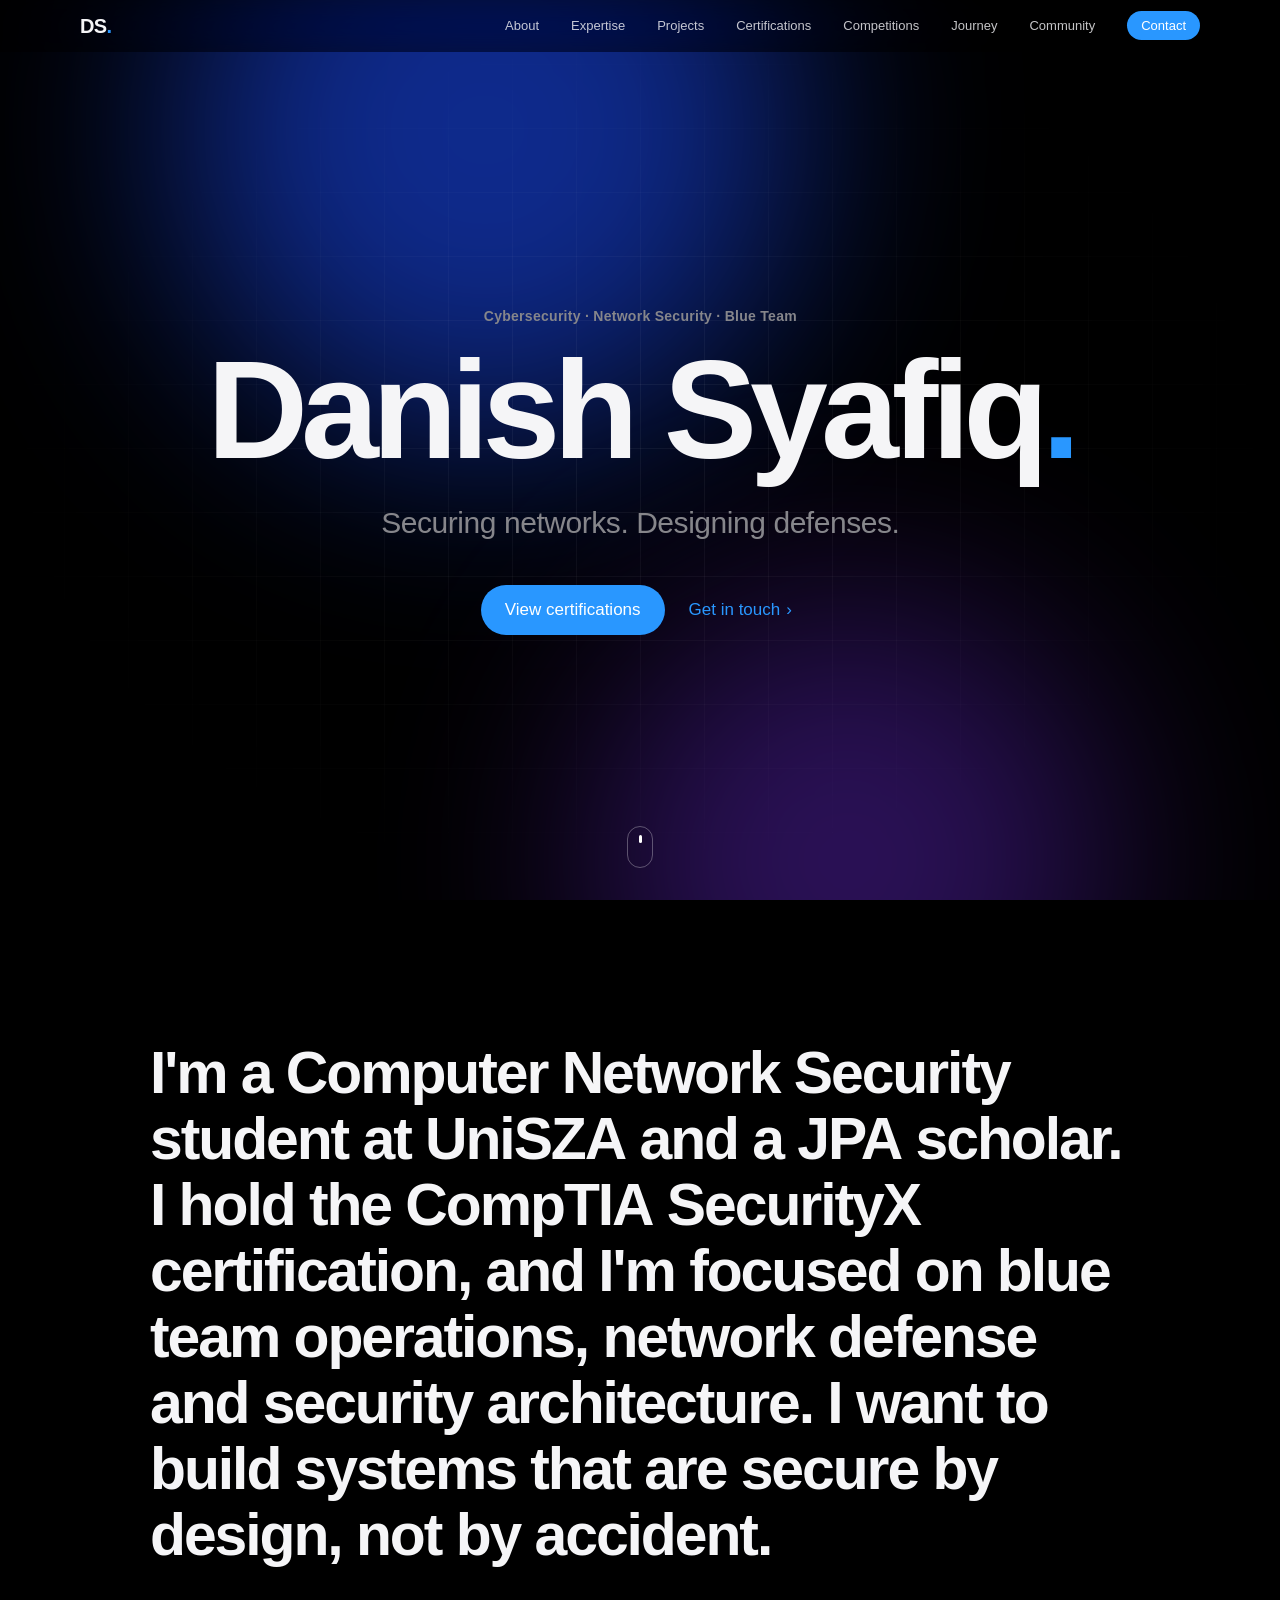
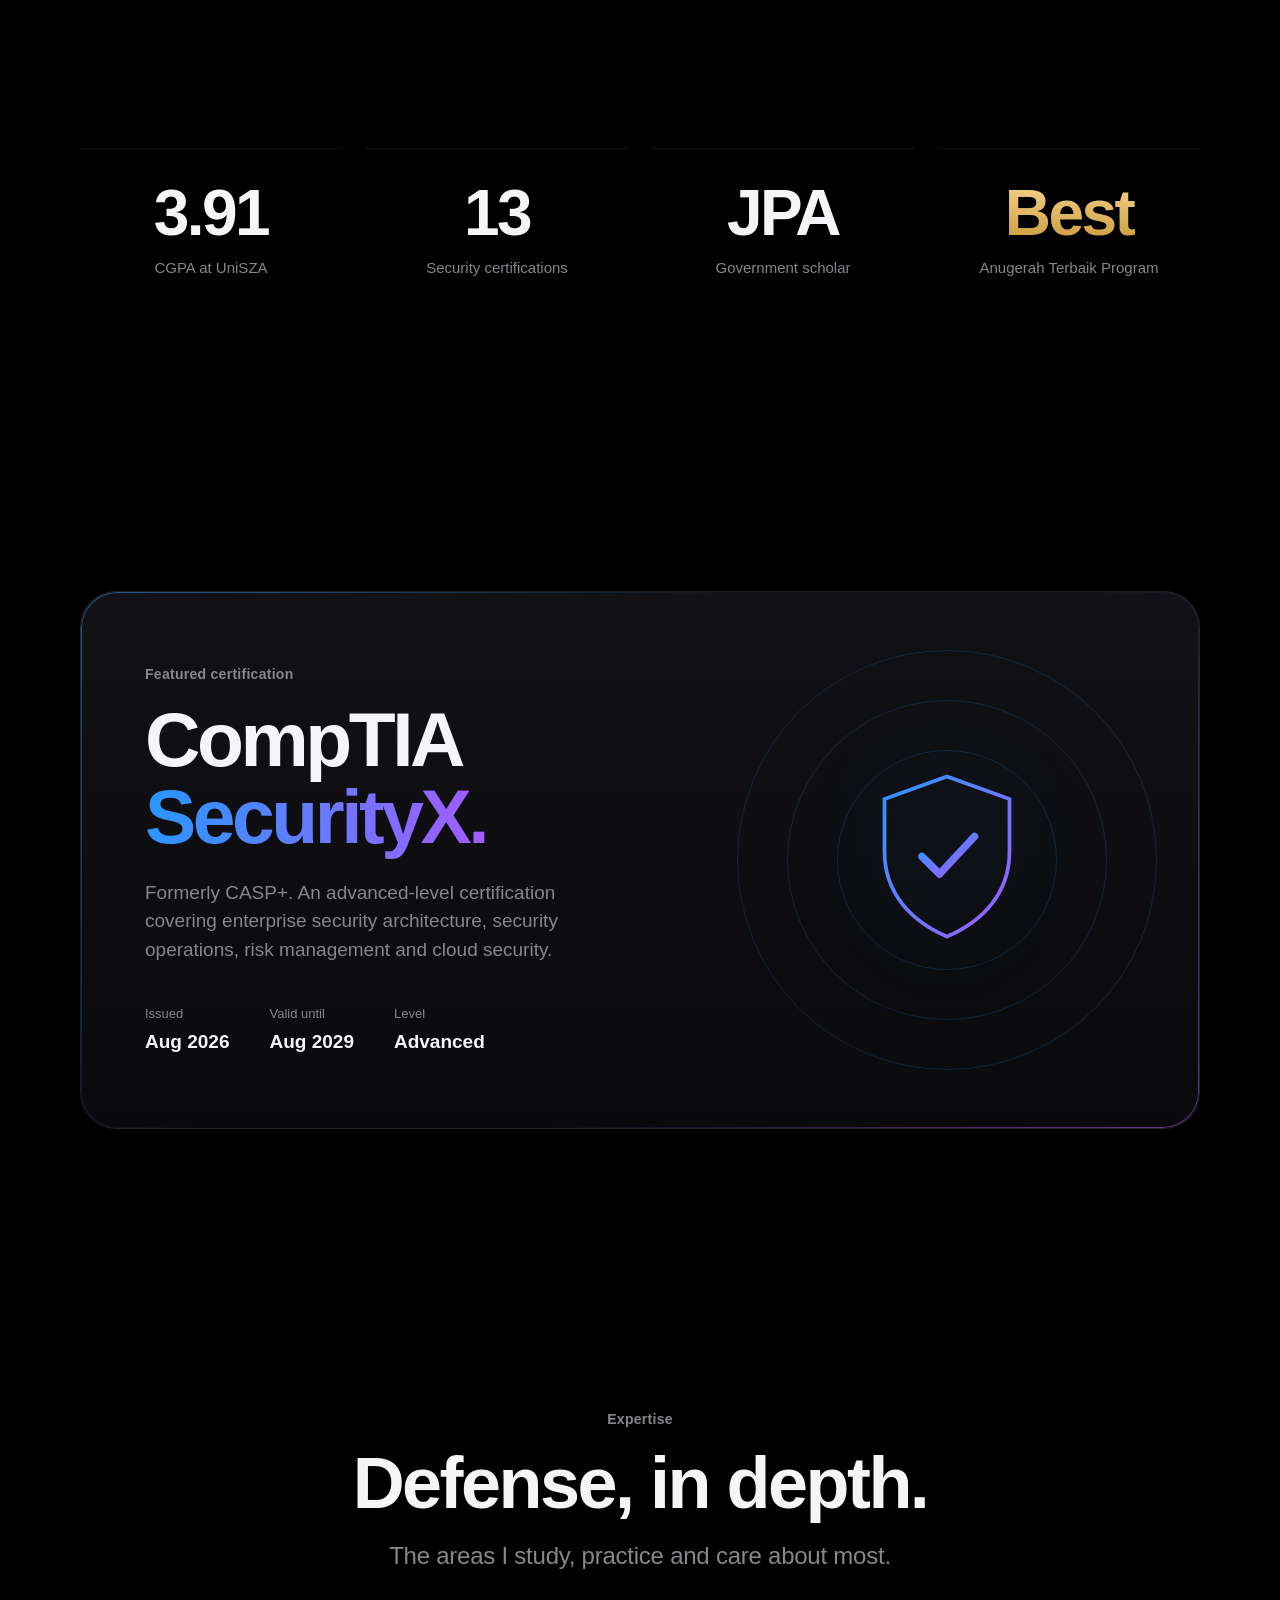
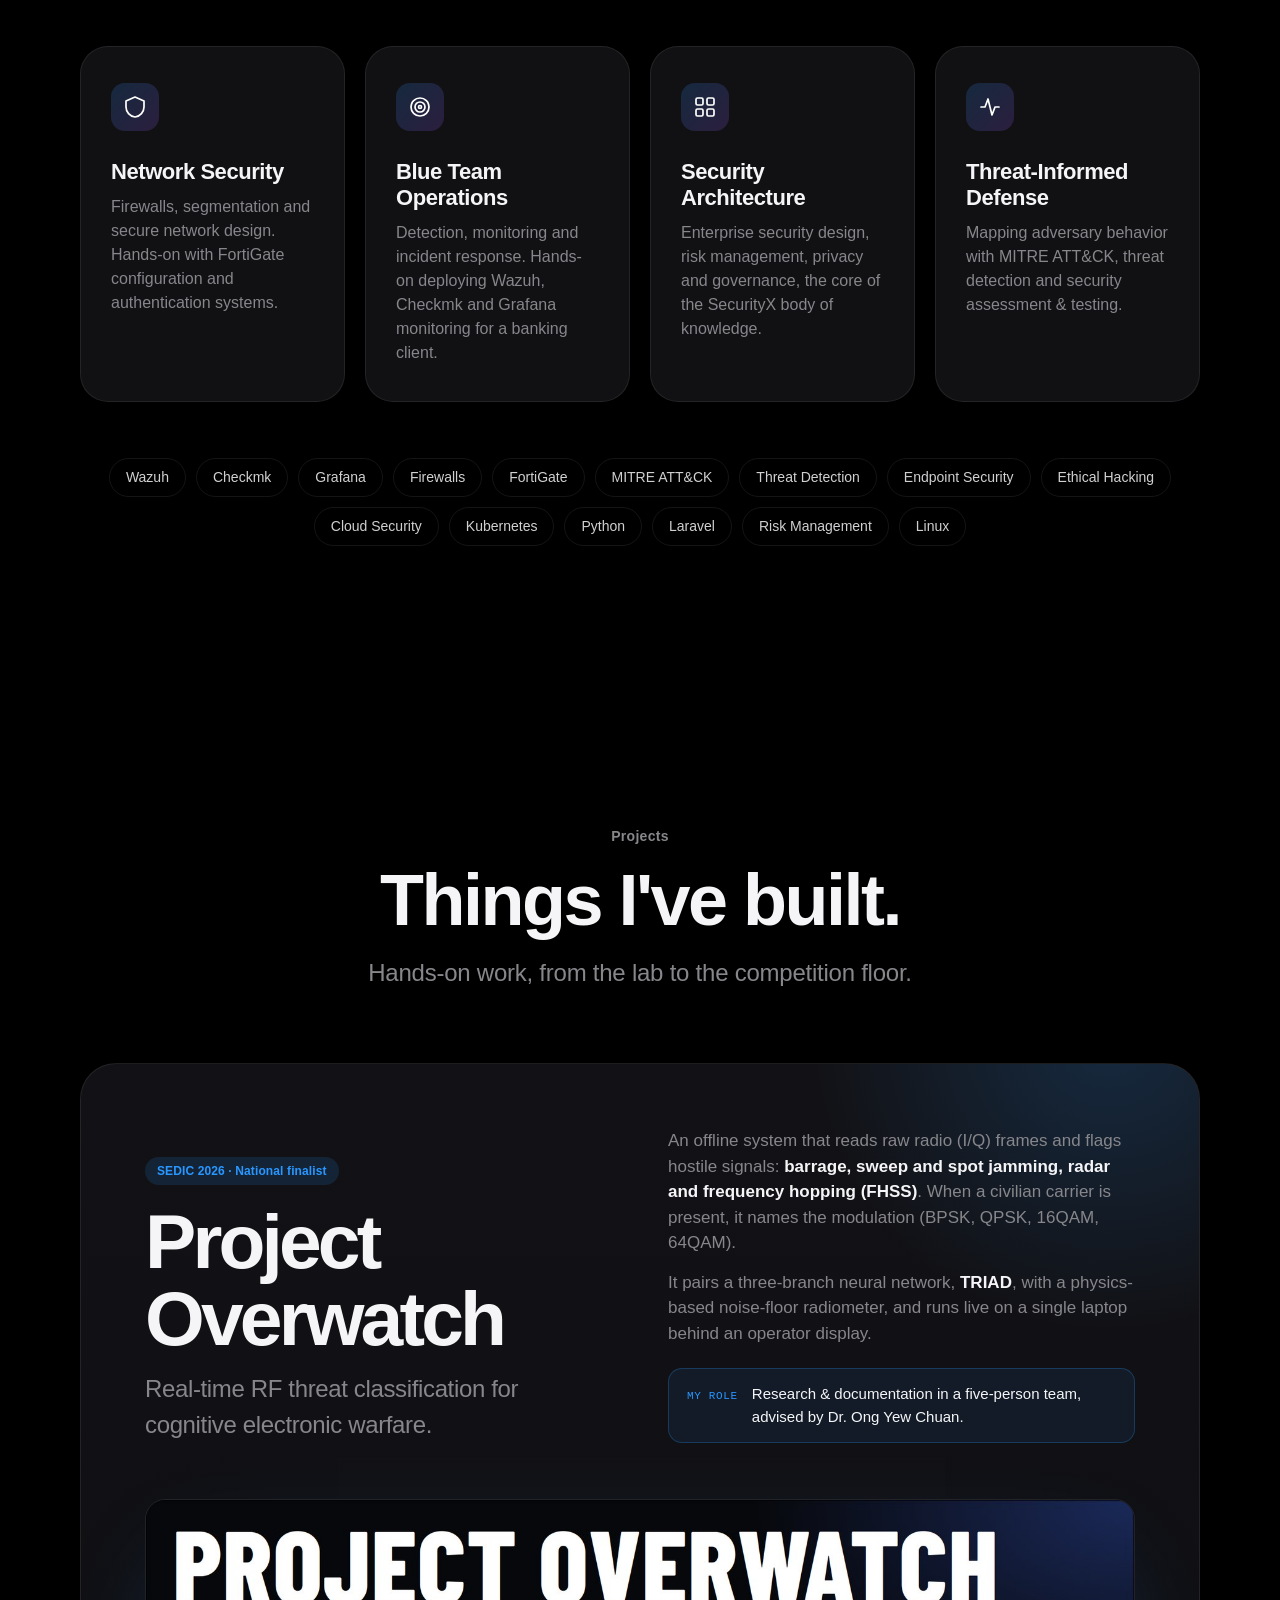
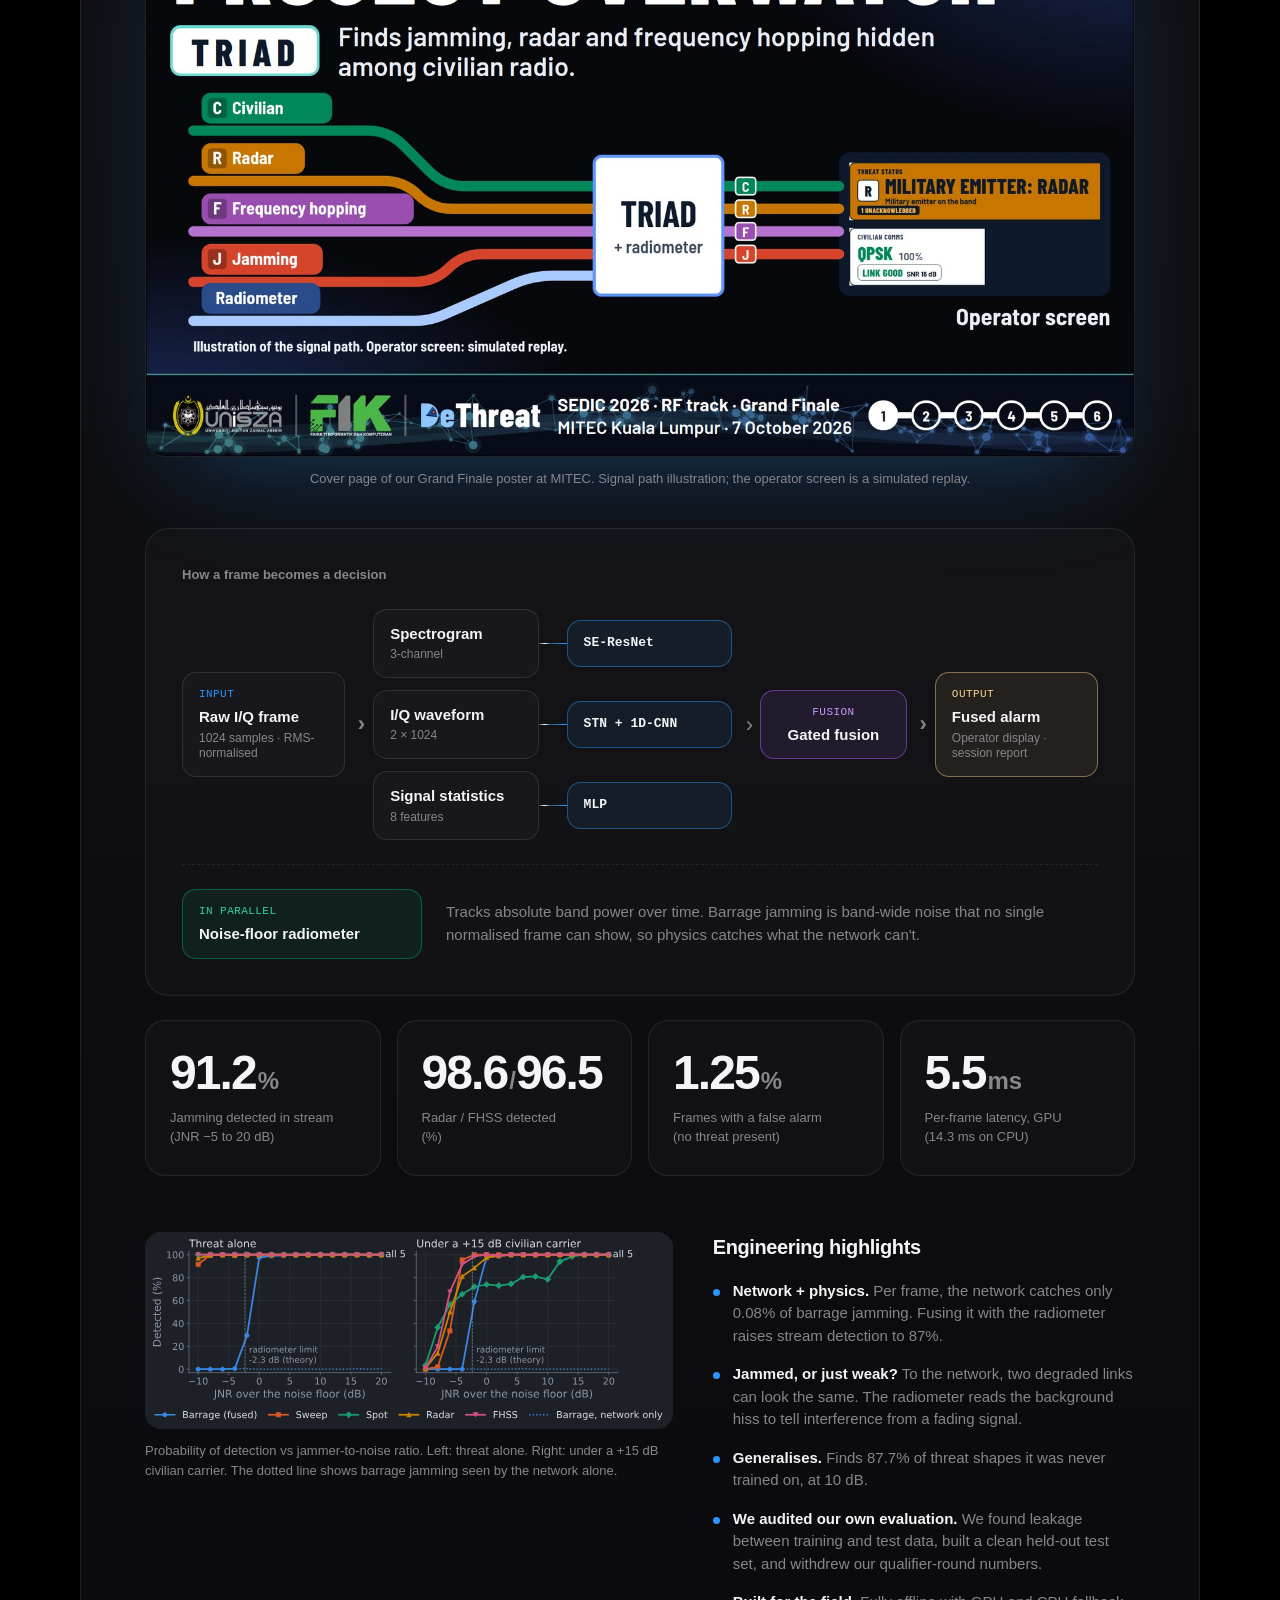
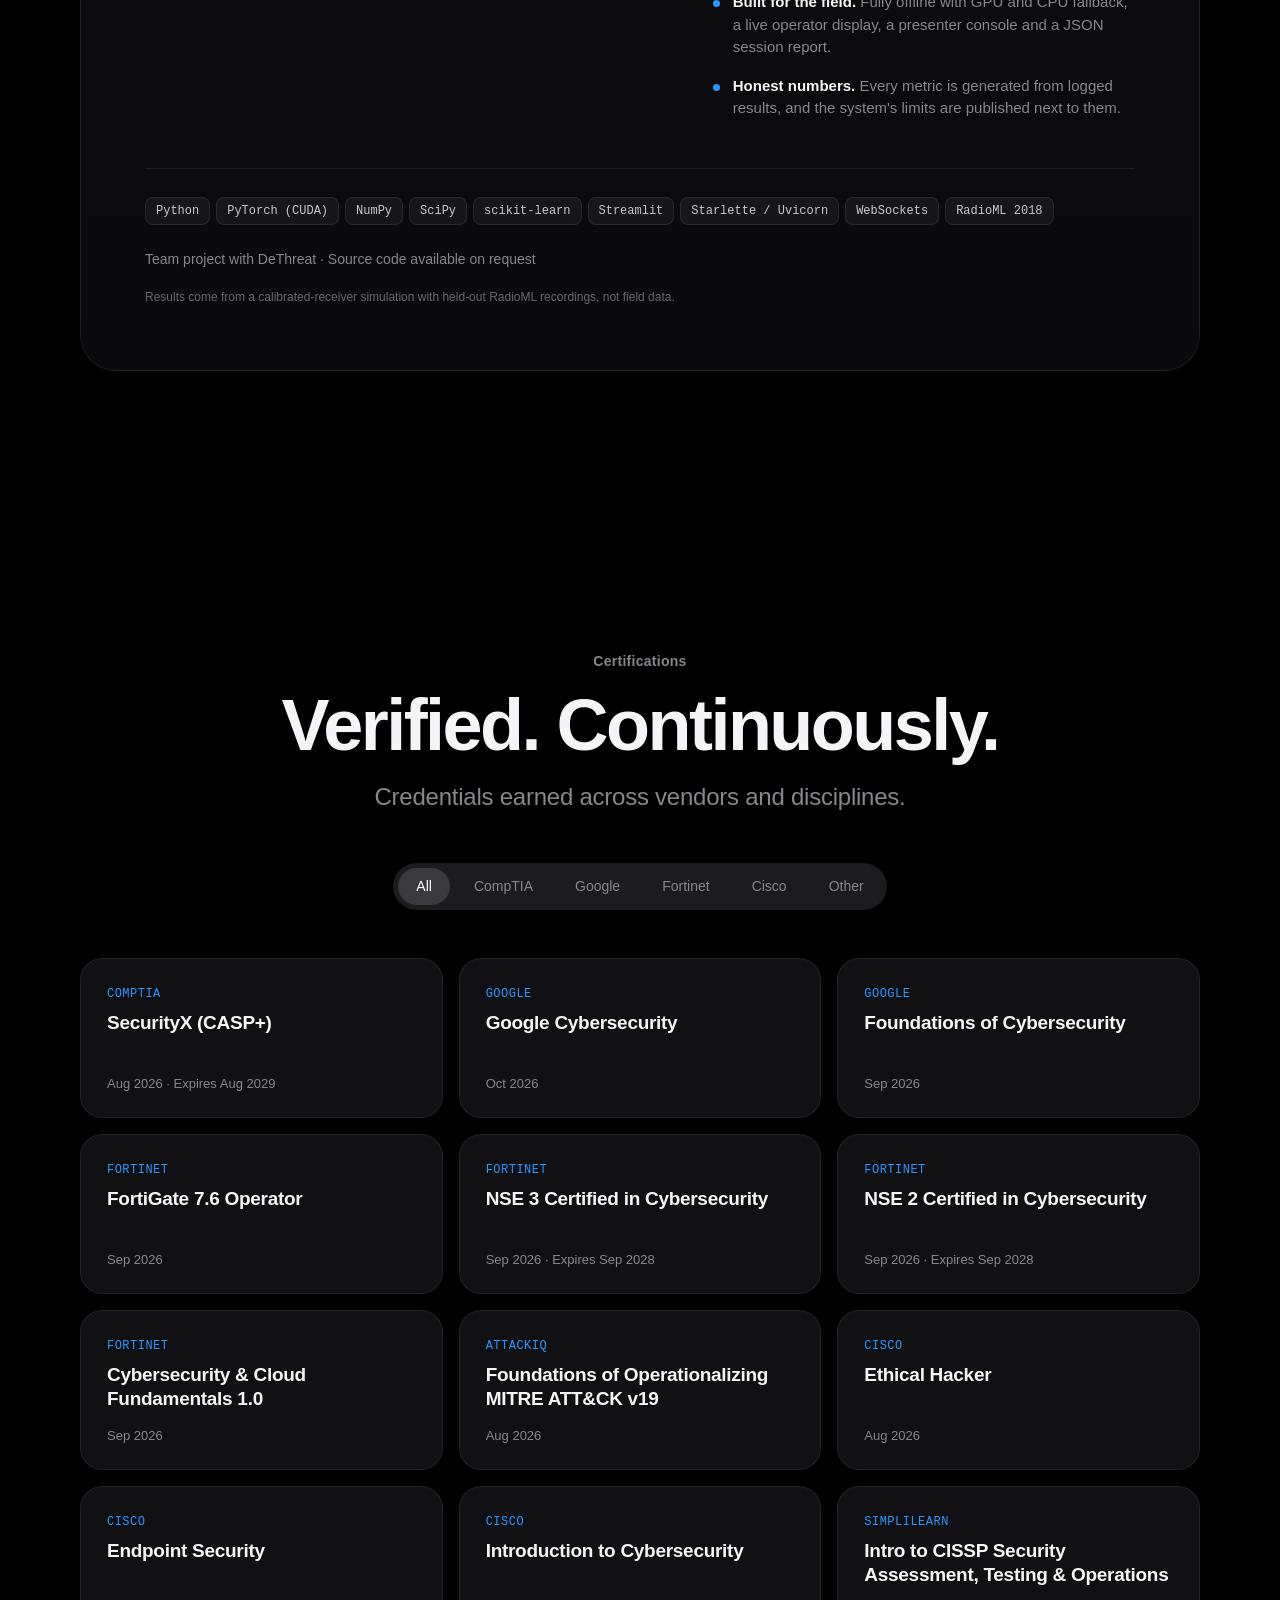
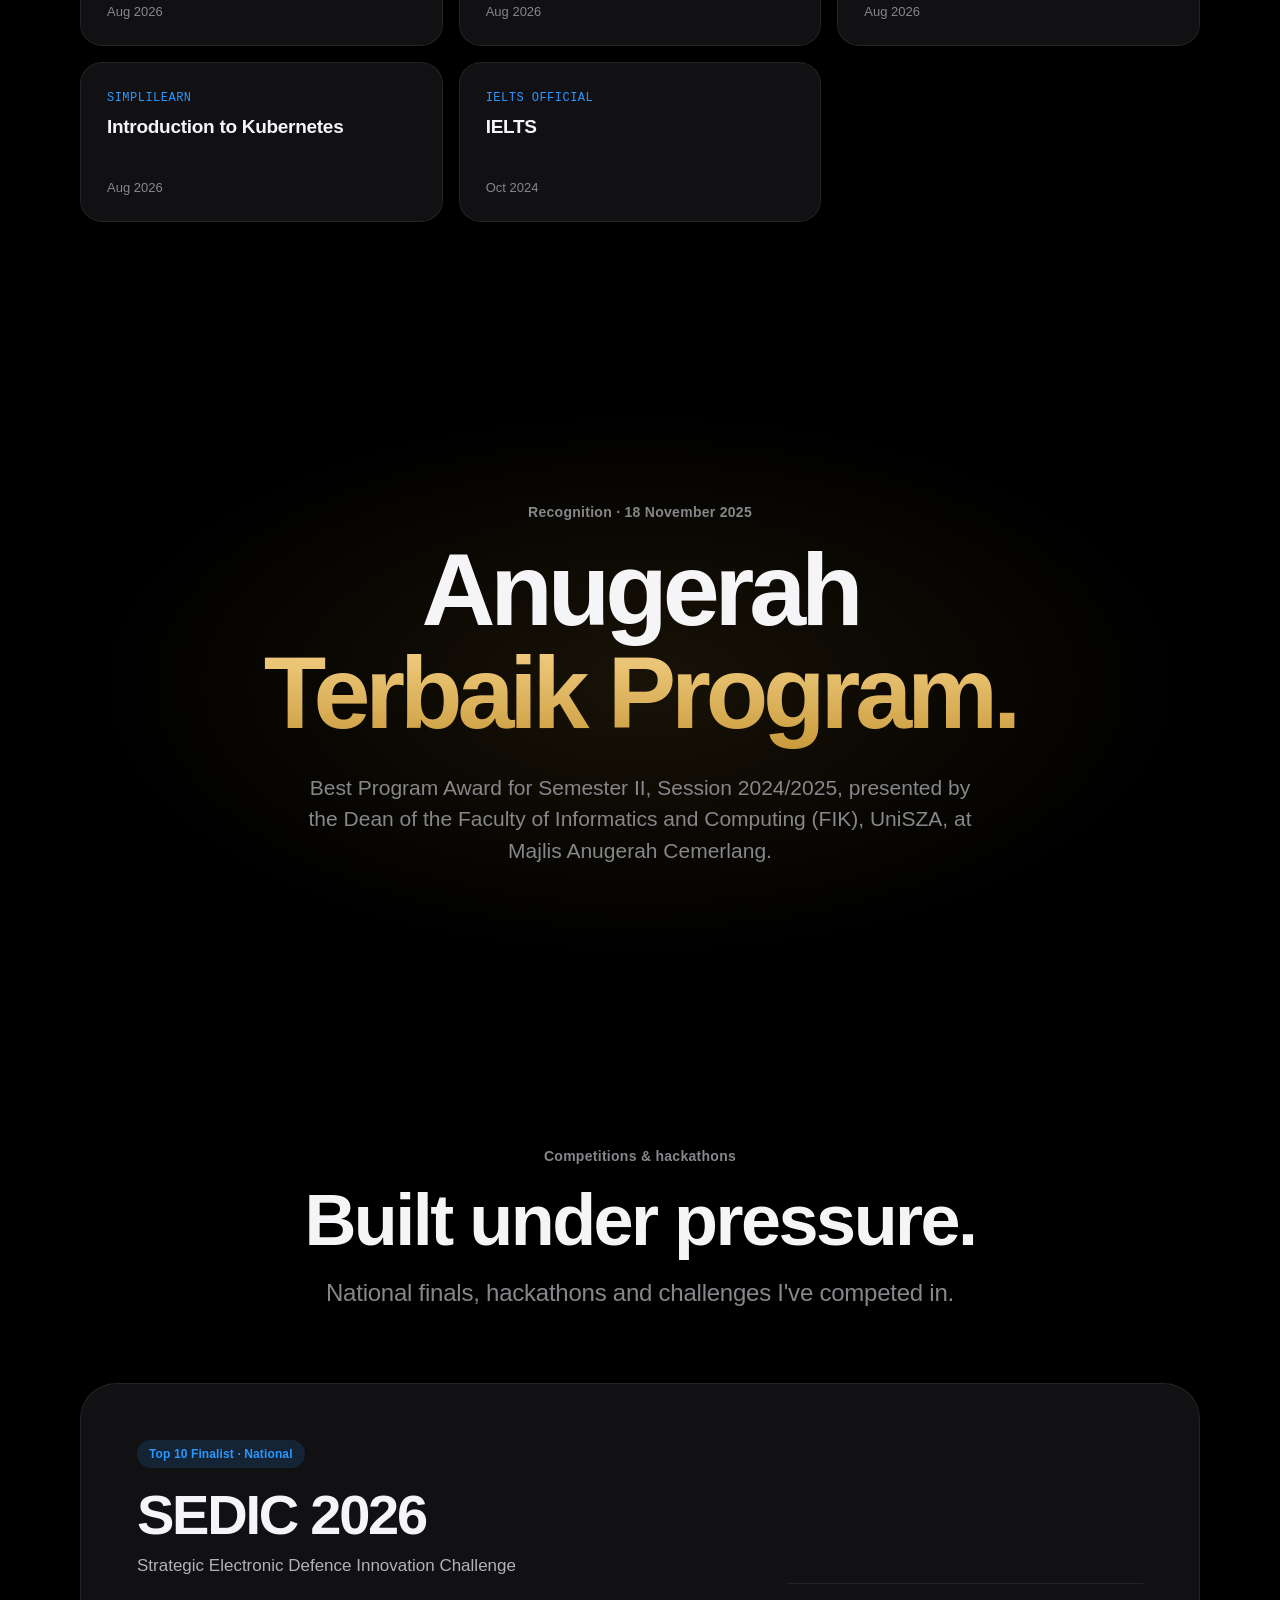
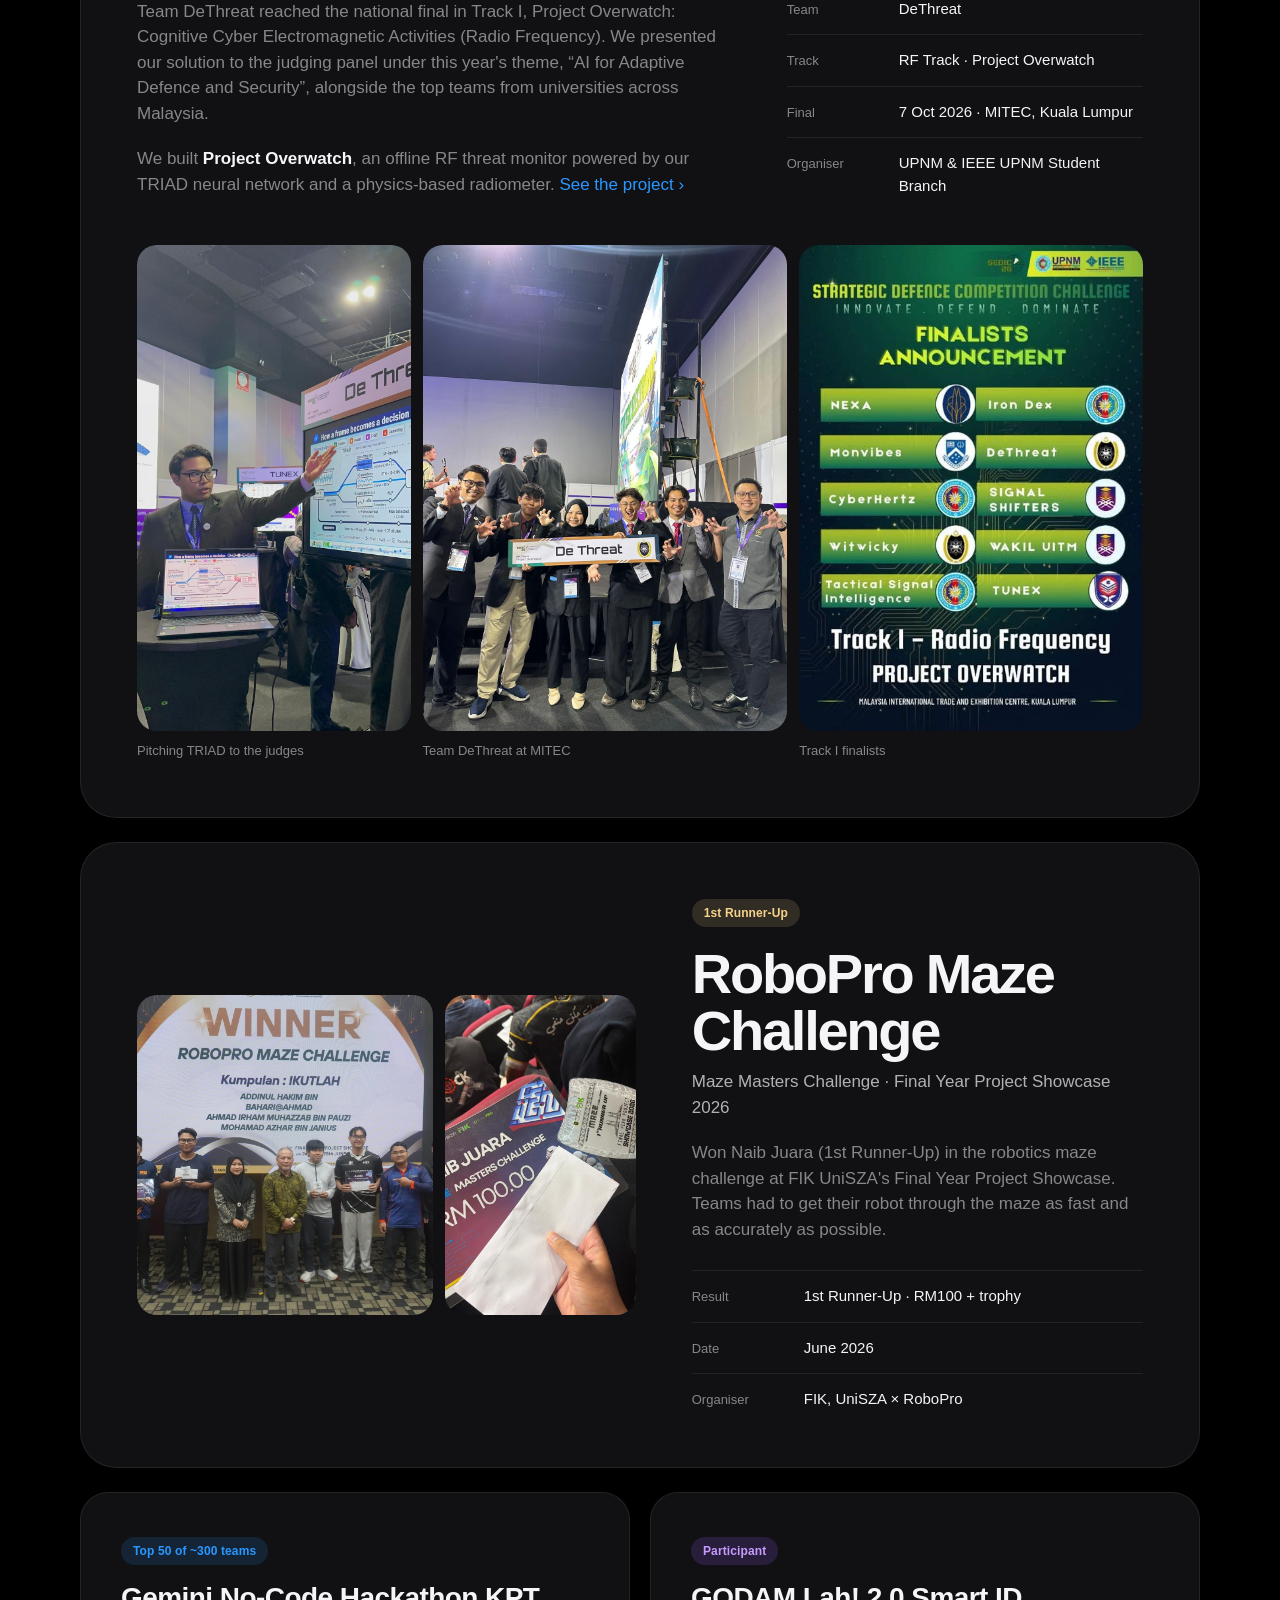
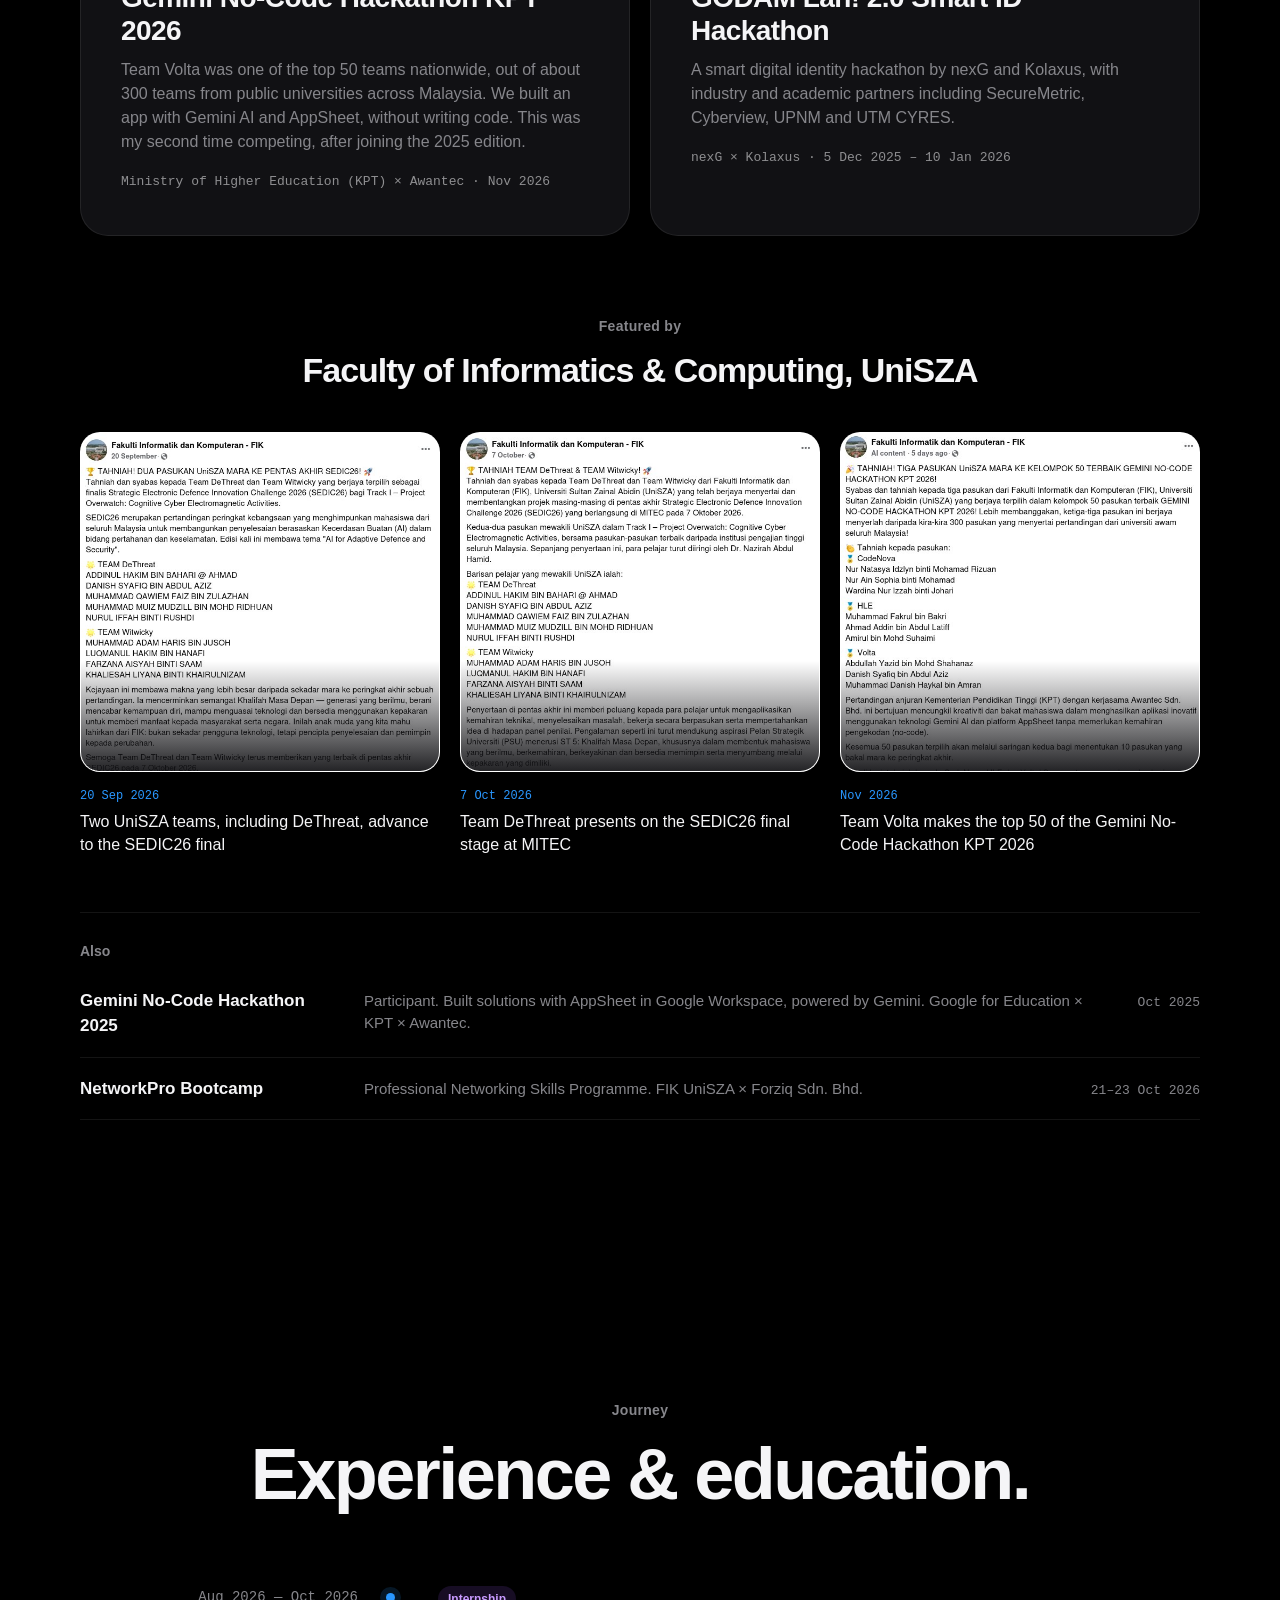
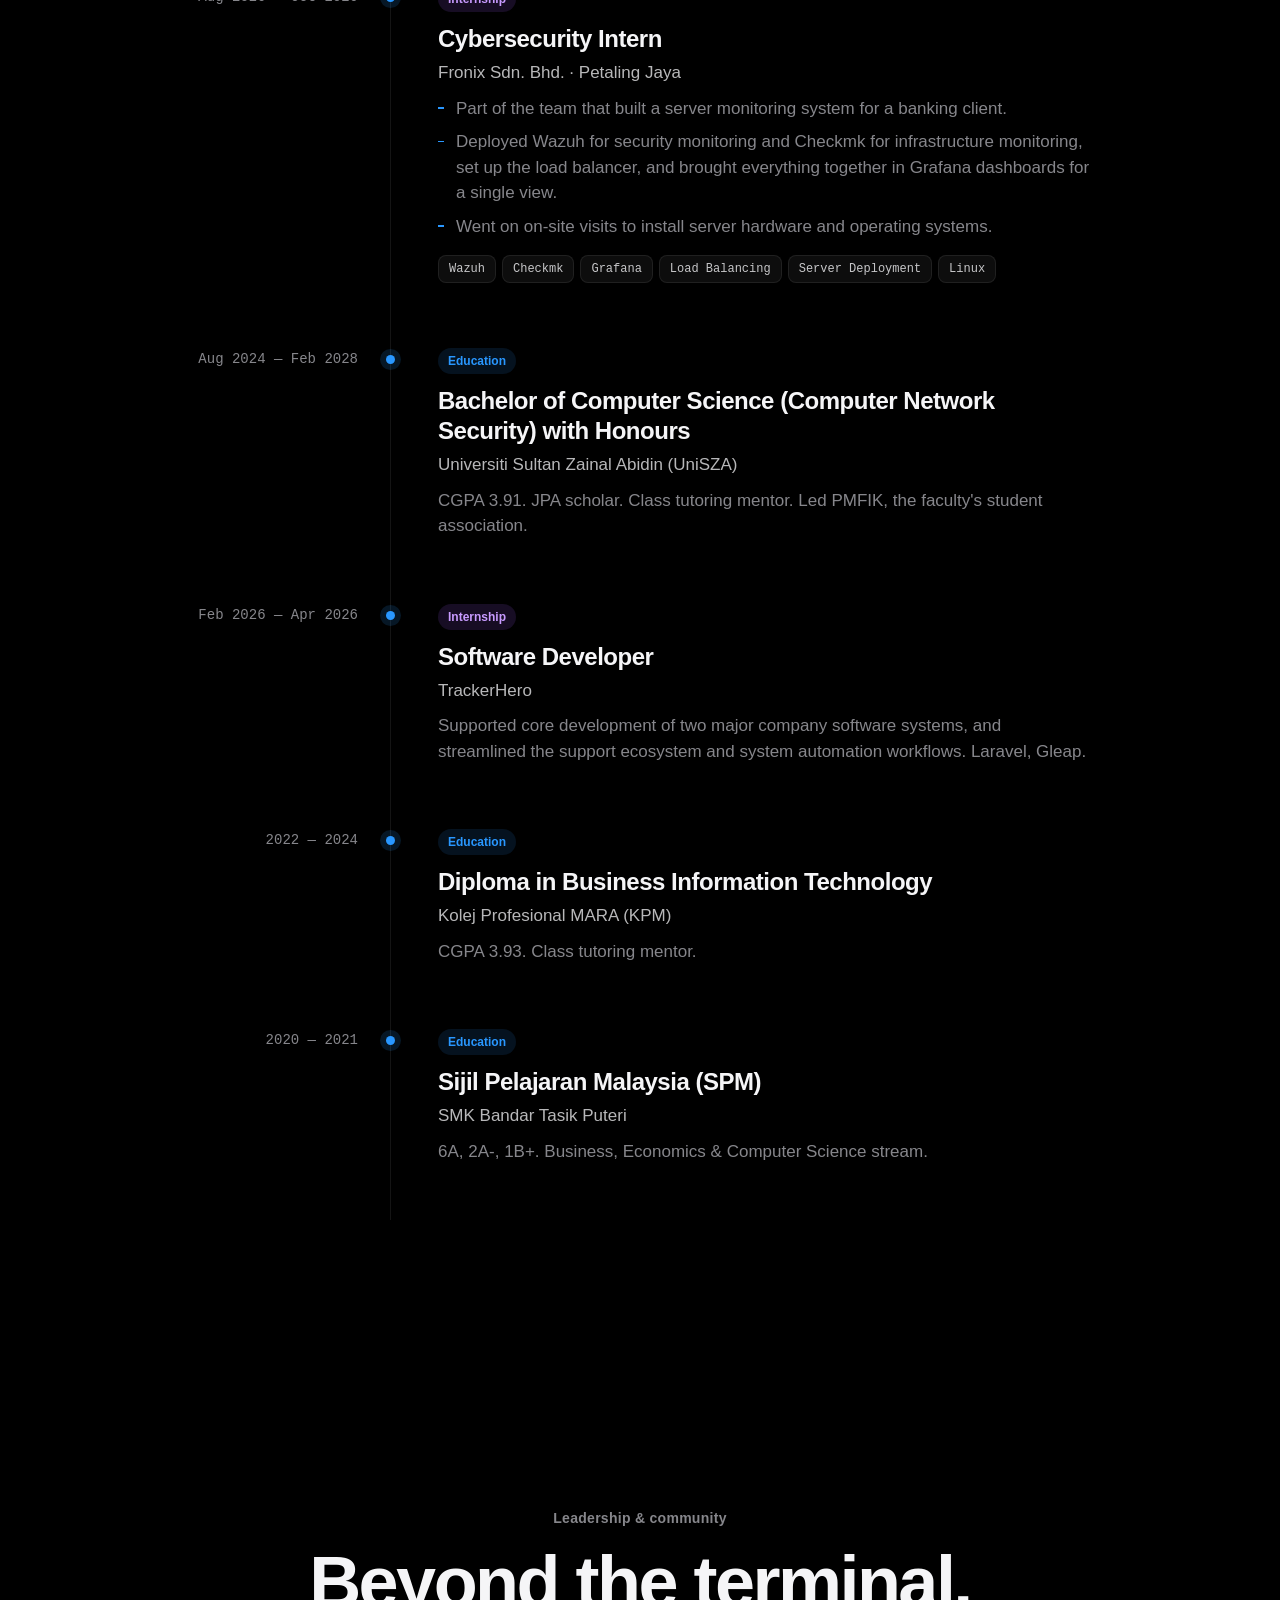
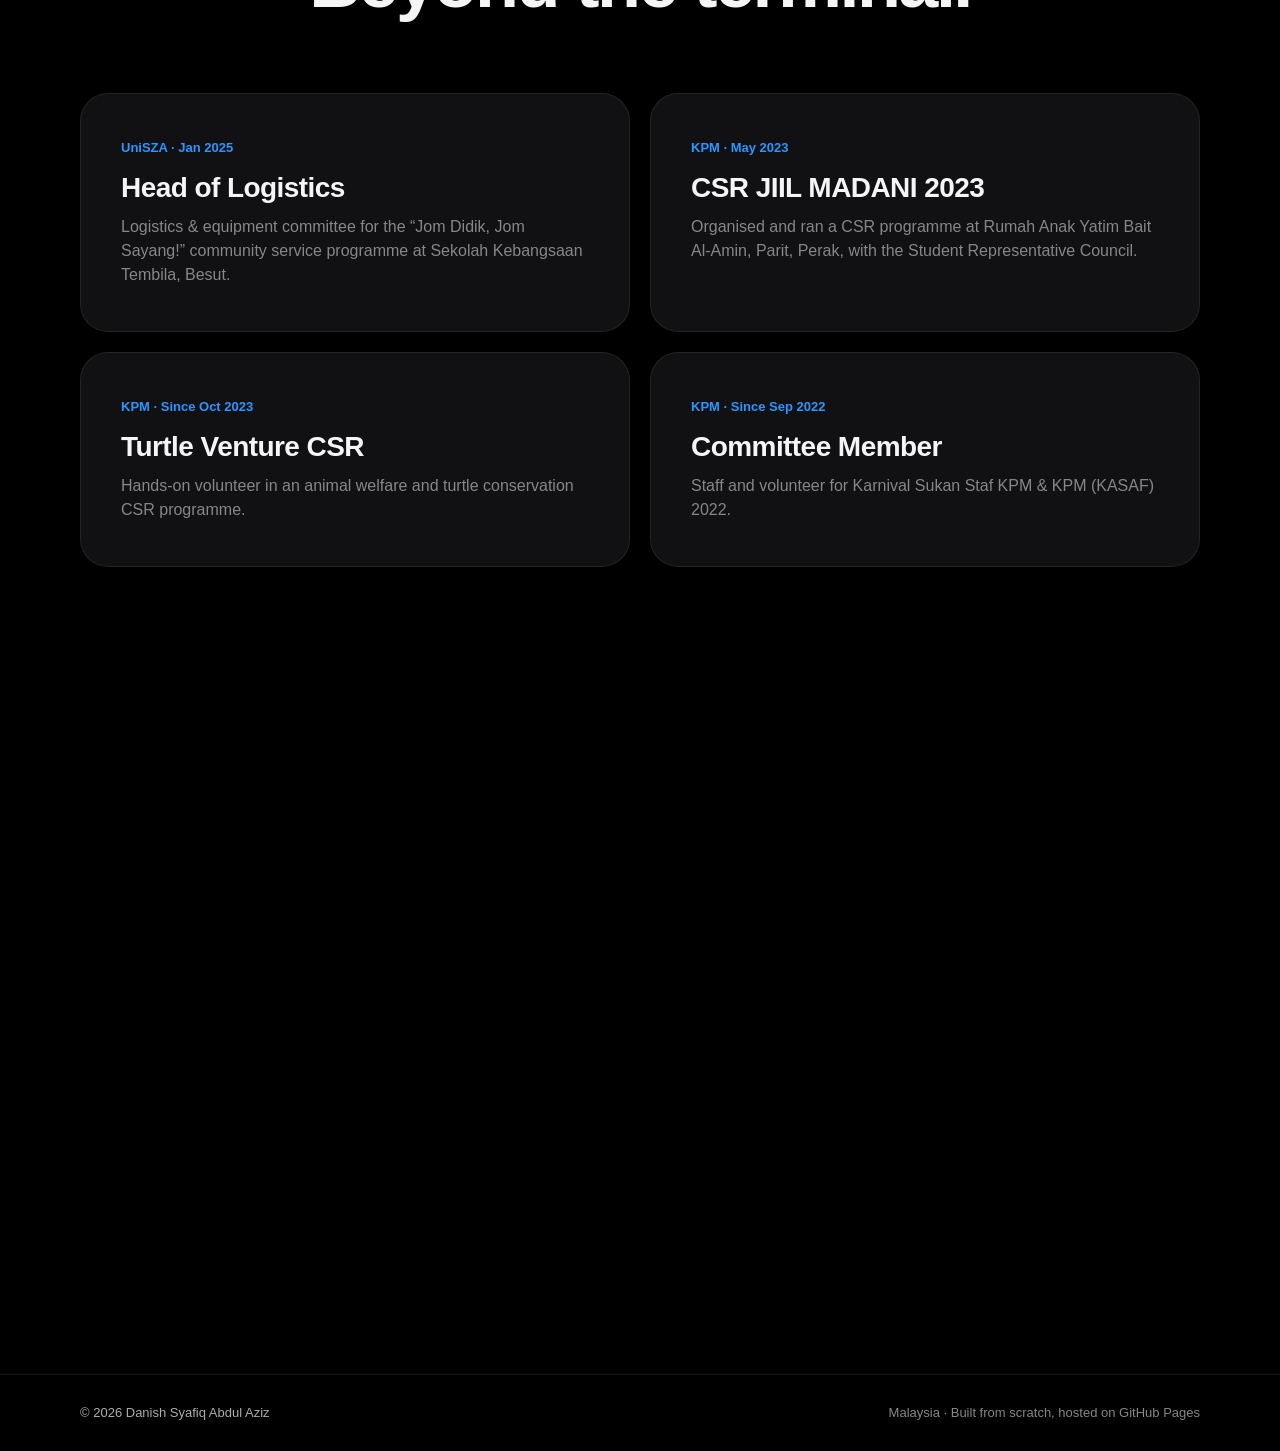
==== index.html @ 8dc2f27b "Add files via upload" ====
<!DOCTYPE html>
<html lang="en">
<head>
  <meta charset="UTF-8" />
  <meta name="viewport" content="width=device-width, initial-scale=1.0" />
  <title>Danish Syafiq — Cybersecurity Portfolio</title>
  <meta name="description" content="Danish Syafiq Abdul Aziz — CompTIA SecurityX certified cybersecurity student focused on network security, blue team operations and security architecture." />
  <meta name="theme-color" content="#000000" />
  <link rel="icon" href="data:image/svg+xml,<svg xmlns='http://www.w3.org/2000/svg' viewBox='0 0 100 100'><rect width='100' height='100' rx='22' fill='%23000'/><text x='50' y='66' font-size='46' font-family='-apple-system,Helvetica,Arial' font-weight='700' text-anchor='middle' fill='%23f5f5f7'>DS</text></svg>" />
  <link rel="stylesheet" href="style.css" />
</head>
<body>

  <!-- ===== NAV ===== -->
  <header class="nav" id="nav">
    <div class="nav-inner">
      <a href="#top" class="nav-brand">DS<span class="dot">.</span></a>
      <nav class="nav-links" id="navLinks">
        <a href="#about">About</a>
        <a href="#expertise">Expertise</a>
        <a href="#projects">Projects</a>
        <a href="#certifications">Certifications</a>
        <a href="#competitions">Competitions</a>
        <a href="#journey">Journey</a>
        <a href="#community">Community</a>
        <a href="#contact" class="nav-cta">Contact</a>
      </nav>
      <button class="nav-toggle" id="navToggle" aria-label="Open menu"><span></span><span></span></button>
    </div>
  </header>

  <main id="top">

    <!-- ===== HERO ===== -->
    <section class="hero" id="hero">
      <div class="hero-bg" aria-hidden="true">
        <div class="glow glow-1"></div>
        <div class="glow glow-2"></div>
        <div class="grid"></div>
      </div>
      <div class="hero-content" id="heroContent">
        <p class="eyebrow reveal">Cybersecurity &middot; Network Security &middot; Blue Team</p>
        <h1 class="hero-title reveal">Danish Syafiq<span class="accent">.</span></h1>
        <p class="hero-sub reveal">
          <span class="scramble" data-text="Securing networks. Designing defenses.">Securing networks. Designing defenses.</span>
        </p>
        <div class="hero-actions reveal">
          <a href="#certifications" class="btn btn-primary">View certifications</a>
          <a href="#contact" class="btn btn-link">Get in touch <span class="chev">›</span></a>
        </div>
      </div>
      <a href="#about" class="scroll-hint" aria-label="Scroll down"><span></span></a>
    </section>

    <!-- ===== PINNED SCROLL STATEMENT ===== -->
    <section class="statement" id="about">
      <div class="statement-sticky">
        <p class="statement-text" id="statementText">
          I'm a Computer Network Security student at UniSZA and a JPA scholar. I hold the CompTIA SecurityX certification, and I'm focused on blue team operations, network defense and security architecture. I want to build systems that are secure by design, not by accident.
        </p>
      </div>
    </section>

    <!-- ===== STATS ===== -->
    <section class="section stats">
      <div class="container stats-grid">
        <div class="stat reveal">
          <div class="stat-num"><span class="count" data-to="3.91" data-dec="2">0</span></div>
          <div class="stat-label">CGPA at UniSZA</div>
        </div>
        <div class="stat reveal">
          <div class="stat-num"><span class="count" data-to="13" data-dec="0">0</span></div>
          <div class="stat-label">Security certifications</div>
        </div>
        <div class="stat reveal">
          <div class="stat-num">JPA</div>
          <div class="stat-label">Government scholar</div>
        </div>
        <div class="stat reveal">
          <div class="stat-num gold">Best</div>
          <div class="stat-label">Anugerah Terbaik Program</div>
        </div>
      </div>
    </section>

    <!-- ===== FEATURED CERT ===== -->
    <section class="section featured">
      <div class="container">
        <div class="featured-card reveal">
          <div class="featured-inner">
            <p class="eyebrow">Featured certification</p>
            <h2 class="featured-title">CompTIA<br /><span class="grad">SecurityX.</span></h2>
            <p class="featured-desc">Formerly CASP+. An advanced-level certification covering enterprise security architecture, security operations, risk management and cloud security.</p>
            <div class="featured-meta">
              <div><span>Issued</span>Aug 2026</div>
              <div><span>Valid until</span>Aug 2029</div>
              <div><span>Level</span>Advanced</div>
            </div>
          </div>
          <div class="featured-visual" aria-hidden="true">
            <div class="shield">
              <svg viewBox="0 0 120 140" fill="none">
                <defs>
                  <linearGradient id="sg" x1="0" y1="0" x2="1" y2="1">
                    <stop offset="0" stop-color="#2997ff"/><stop offset="1" stop-color="#a35cff"/>
                  </linearGradient>
                </defs>
                <path d="M60 6 L110 24 V66 C110 100 88 122 60 134 C32 122 10 100 10 66 V24 Z" stroke="url(#sg)" stroke-width="3"/>
                <path d="M40 70 L54 84 L82 54" stroke="url(#sg)" stroke-width="6" stroke-linecap="round" stroke-linejoin="round" class="check"/>
              </svg>
            </div>
            <div class="ring r1"></div><div class="ring r2"></div><div class="ring r3"></div>
          </div>
        </div>
      </div>
    </section>

    <!-- ===== EXPERTISE ===== -->
    <section class="section" id="expertise">
      <div class="container">
        <header class="section-head reveal">
          <p class="eyebrow">Expertise</p>
          <h2 class="section-title">Defense, in depth.</h2>
          <p class="section-sub">The areas I study, practice and care about most.</p>
        </header>
        <div class="cards-4">
          <article class="card reveal">
            <div class="card-icon">
              <svg viewBox="0 0 24 24"><path d="M12 2 3 6v6c0 5 3.8 9.4 9 10 5.2-.6 9-5 9-10V6l-9-4Z"/></svg>
            </div>
            <h3>Network Security</h3>
            <p>Firewalls, segmentation and secure network design. Hands-on with FortiGate configuration and authentication systems.</p>
          </article>
          <article class="card reveal">
            <div class="card-icon">
              <svg viewBox="0 0 24 24"><circle cx="12" cy="12" r="9"/><circle cx="12" cy="12" r="5"/><circle cx="12" cy="12" r="1.5"/></svg>
            </div>
            <h3>Blue Team Operations</h3>
            <p>Detection, monitoring and incident response. Hands-on deploying Wazuh, Checkmk and Grafana monitoring for a banking client.</p>
          </article>
          <article class="card reveal">
            <div class="card-icon">
              <svg viewBox="0 0 24 24"><rect x="3" y="3" width="7" height="7" rx="1.5"/><rect x="14" y="3" width="7" height="7" rx="1.5"/><rect x="3" y="14" width="7" height="7" rx="1.5"/><rect x="14" y="14" width="7" height="7" rx="1.5"/></svg>
            </div>
            <h3>Security Architecture</h3>
            <p>Enterprise security design, risk management, privacy and governance, the core of the SecurityX body of knowledge.</p>
          </article>
          <article class="card reveal">
            <div class="card-icon">
              <svg viewBox="0 0 24 24"><path d="M3 12h4l3-8 4 16 3-8h4"/></svg>
            </div>
            <h3>Threat-Informed Defense</h3>
            <p>Mapping adversary behavior with MITRE ATT&amp;CK, threat detection and security assessment &amp; testing.</p>
          </article>
        </div>
        <div class="chips reveal">
          <span>Wazuh</span><span>Checkmk</span><span>Grafana</span><span>Firewalls</span><span>FortiGate</span><span>MITRE ATT&amp;CK</span><span>Threat Detection</span><span>Endpoint Security</span><span>Ethical Hacking</span><span>Cloud Security</span><span>Kubernetes</span><span>Python</span><span>Laravel</span><span>Risk Management</span><span>Linux</span>
        </div>
      </div>
    </section>

    <!-- ===== PROJECTS ===== -->
    <section class="section" id="projects">
      <div class="container">
        <header class="section-head reveal">
          <p class="eyebrow">Projects</p>
          <h2 class="section-title">Things I've built.</h2>
          <p class="section-sub">Hands-on work, from the lab to the competition floor.</p>
        </header>

        <article class="project reveal">
          <!-- Intro -->
          <div class="project-intro">
            <div>
              <span class="badge badge-blue">SEDIC 2026 &middot; National finalist</span>
              <h3 class="project-title">Project Overwatch</h3>
              <p class="project-tagline">Real-time RF threat classification for cognitive electronic warfare.</p>
            </div>
            <div class="project-summary">
              <p>An offline system that reads raw radio (I/Q) frames and flags hostile signals: <strong>barrage, sweep and spot jamming, radar and frequency hopping (FHSS)</strong>. When a civilian carrier is present, it names the modulation (BPSK, QPSK, 16QAM, 64QAM).</p>
              <p>It pairs a three-branch neural network, <strong>TRIAD</strong>, with a physics-based noise-floor radiometer, and runs live on a single laptop behind an operator display.</p>
              <div class="role">
                <span class="role-k">My role</span>
                <span>Research &amp; documentation in a five-person team, advised by Dr. Ong Yew Chuan.</span>
              </div>
            </div>
          </div>

          <!-- Poster -->
          <figure class="project-hero">
            <img src="images/overwatch-poster.jpg" alt="Project Overwatch poster: TRIAD and the radiometer sort civilian, radar, frequency hopping and jamming signals onto an operator screen" loading="lazy" data-zoom />
            <figcaption>Cover page of our Grand Finale poster at MITEC. Signal path illustration; the operator screen is a simulated replay.</figcaption>
          </figure>

          <!-- Architecture -->
          <div class="arch" aria-label="TRIAD architecture diagram">
            <p class="arch-label">How a frame becomes a decision</p>
            <div class="arch-flow">
              <div class="node node-in"><span class="node-k">Input</span>Raw I/Q frame<small>1024 samples &middot; RMS-normalised</small></div>
              <div class="arch-branches">
                <div class="branch"><span class="node">Spectrogram<small>3-channel</small></span><span class="pipe"></span><span class="node node-model">SE-ResNet</span></div>
                <div class="branch"><span class="node">I/Q waveform<small>2 &times; 1024</small></span><span class="pipe"></span><span class="node node-model">STN + 1D-CNN</span></div>
                <div class="branch"><span class="node">Signal statistics<small>8 features</small></span><span class="pipe"></span><span class="node node-model">MLP</span></div>
              </div>
              <div class="node node-fuse"><span class="node-k">Fusion</span>Gated fusion</div>
              <div class="node node-out"><span class="node-k">Output</span>Fused alarm<small>Operator display &middot; session report</small></div>
            </div>
            <div class="arch-radio">
              <span class="node node-radio"><span class="node-k">In parallel</span>Noise-floor radiometer</span>
              <p>Tracks absolute band power over time. Barrage jamming is band-wide noise that no single normalised frame can show, so physics catches what the network can't.</p>
            </div>
          </div>

          <!-- Metrics -->
          <div class="metrics">
            <div class="metric"><div class="metric-num">91.2<span>%</span></div><div class="metric-label">Jamming detected in stream<br />(JNR −5 to 20 dB)</div></div>
            <div class="metric"><div class="metric-num">98.6<span>/</span>96.5</div><div class="metric-label">Radar / FHSS detected<br />(%)</div></div>
            <div class="metric"><div class="metric-num">1.25<span>%</span></div><div class="metric-label">Frames with a false alarm<br />(no threat present)</div></div>
            <div class="metric"><div class="metric-num">5.5<span>ms</span></div><div class="metric-label">Per-frame latency, GPU<br />(14.3 ms on CPU)</div></div>
          </div>

          <!-- Chart + highlights -->
          <div class="project-split">
            <figure class="project-chart">
              <img src="images/overwatch-pd-vs-jnr.svg" alt="Probability of detection versus jammer-to-noise ratio for barrage, sweep and spot jamming, radar and FHSS, alone and under a civilian carrier" loading="lazy" data-zoom />
              <figcaption>Probability of detection vs jammer-to-noise ratio. Left: threat alone. Right: under a +15 dB civilian carrier. The dotted line shows barrage jamming seen by the network alone.</figcaption>
            </figure>
            <div class="highlights">
              <h4>Engineering highlights</h4>
              <ul>
                <li><strong>Network + physics.</strong> Per frame, the network catches only 0.08% of barrage jamming. Fusing it with the radiometer raises stream detection to 87%.</li>
                <li><strong>Jammed, or just weak?</strong> To the network, two degraded links can look the same. The radiometer reads the background hiss to tell interference from a fading signal.</li>
                <li><strong>Generalises.</strong> Finds 87.7% of threat shapes it was never trained on, at 10 dB.</li>
                <li><strong>We audited our own evaluation.</strong> We found leakage between training and test data, built a clean held-out test set, and withdrew our qualifier-round numbers.</li>
                <li><strong>Built for the field.</strong> Fully offline with GPU and CPU fallback, a live operator display, a presenter console and a JSON session report.</li>
                <li><strong>Honest numbers.</strong> Every metric is generated from logged results, and the system's limits are published next to them.</li>
              </ul>
            </div>
          </div>

          <!-- Stack + footer -->
          <div class="project-foot">
            <div class="tl-tools">
              <span>Python</span><span>PyTorch (CUDA)</span><span>NumPy</span><span>SciPy</span><span>scikit-learn</span><span>Streamlit</span><span>Starlette / Uvicorn</span><span>WebSockets</span><span>RadioML 2018</span>
            </div>
            <!-- TODO: if the repo becomes public, replace the <span> below with:
                 <a href="https://github.com/Addinul/Hackathon-SEDIC-v2.0" target="_blank" rel="noopener" class="btn btn-ghost">View on GitHub</a> -->
            <span class="project-note">Team project with DeThreat &middot; Source code available on request</span>
          </div>
          <p class="project-disclaimer">Results come from a calibrated-receiver simulation with held-out RadioML recordings, not field data.</p>
        </article>
      </div>
    </section>

    <!-- ===== CERTIFICATIONS ===== -->
    <section class="section" id="certifications">
      <div class="container">
        <header class="section-head reveal">
          <p class="eyebrow">Certifications</p>
          <h2 class="section-title">Verified. Continuously.</h2>
          <p class="section-sub">Credentials earned across vendors and disciplines.</p>
        </header>

        <div class="filters reveal" id="filters">
          <button class="active" data-f="all">All</button>
          <button data-f="comptia">CompTIA</button>
          <button data-f="google">Google</button>
          <button data-f="fortinet">Fortinet</button>
          <button data-f="cisco">Cisco</button>
          <button data-f="other">Other</button>
        </div>

        <div class="cert-grid" id="certGrid">
          <article class="cert reveal" data-c="comptia"><span class="cert-issuer">CompTIA</span><h3>SecurityX (CASP+)</h3><span class="cert-date">Aug 2026 · Expires Aug 2029</span></article>
          <article class="cert reveal" data-c="google"><span class="cert-issuer">Google</span><h3>Google Cybersecurity</h3><span class="cert-date">Oct 2026</span></article>
          <article class="cert reveal" data-c="google"><span class="cert-issuer">Google</span><h3>Foundations of Cybersecurity</h3><span class="cert-date">Sep 2026</span></article>
          <article class="cert reveal" data-c="fortinet"><span class="cert-issuer">Fortinet</span><h3>FortiGate 7.6 Operator</h3><span class="cert-date">Sep 2026</span></article>
          <article class="cert reveal" data-c="fortinet"><span class="cert-issuer">Fortinet</span><h3>NSE 3 Certified in Cybersecurity</h3><span class="cert-date">Sep 2026 · Expires Sep 2028</span></article>
          <article class="cert reveal" data-c="fortinet"><span class="cert-issuer">Fortinet</span><h3>NSE 2 Certified in Cybersecurity</h3><span class="cert-date">Sep 2026 · Expires Sep 2028</span></article>
          <article class="cert reveal" data-c="fortinet"><span class="cert-issuer">Fortinet</span><h3>Cybersecurity &amp; Cloud Fundamentals 1.0</h3><span class="cert-date">Sep 2026</span></article>
          <article class="cert reveal" data-c="other"><span class="cert-issuer">AttackIQ</span><h3>Foundations of Operationalizing MITRE ATT&amp;CK v19</h3><span class="cert-date">Aug 2026</span></article>
          <article class="cert reveal" data-c="cisco"><span class="cert-issuer">Cisco</span><h3>Ethical Hacker</h3><span class="cert-date">Aug 2026</span></article>
          <article class="cert reveal" data-c="cisco"><span class="cert-issuer">Cisco</span><h3>Endpoint Security</h3><span class="cert-date">Aug 2026</span></article>
          <article class="cert reveal" data-c="cisco"><span class="cert-issuer">Cisco</span><h3>Introduction to Cybersecurity</h3><span class="cert-date">Aug 2026</span></article>
          <article class="cert reveal" data-c="other"><span class="cert-issuer">Simplilearn</span><h3>Intro to CISSP Security Assessment, Testing &amp; Operations</h3><span class="cert-date">Aug 2026</span></article>
          <article class="cert reveal" data-c="other"><span class="cert-issuer">Simplilearn</span><h3>Introduction to Kubernetes</h3><span class="cert-date">Aug 2026</span></article>
          <article class="cert reveal" data-c="other"><span class="cert-issuer">IELTS Official</span><h3>IELTS</h3><span class="cert-date">Oct 2024</span></article>
        </div>
      </div>
    </section>

    <!-- ===== AWARD ===== -->
    <section class="section award">
      <div class="container award-inner reveal">
        <p class="eyebrow">Recognition &middot; 18 November 2025</p>
        <h2 class="award-title">Anugerah<br /><span class="gold-grad">Terbaik Program.</span></h2>
        <p class="award-desc">Best Program Award for Semester II, Session 2024/2025, presented by the Dean of the Faculty of Informatics and Computing (FIK), UniSZA, at Majlis Anugerah Cemerlang.</p>
      </div>
    </section>

    <!-- ===== COMPETITIONS & HACKATHONS ===== -->
    <section class="section" id="competitions">
      <div class="container">
        <header class="section-head reveal">
          <p class="eyebrow">Competitions &amp; hackathons</p>
          <h2 class="section-title">Built under pressure.</h2>
          <p class="section-sub">National finals, hackathons and challenges I've competed in.</p>
        </header>

        <!-- SEDIC 2026 -->
        <article class="comp-feature stacked reveal">
          <div class="stacked-text">
            <div>
              <span class="badge badge-blue">Top 10 Finalist &middot; National</span>
              <h3 class="comp-title">SEDIC 2026</h3>
              <p class="comp-full">Strategic Electronic Defence Innovation Challenge</p>
              <p class="comp-desc">Team DeThreat reached the national final in Track I, Project Overwatch: Cognitive Cyber Electromagnetic Activities (Radio Frequency). We presented our solution to the judging panel under this year's theme, “AI for Adaptive Defence and Security”, alongside the top teams from universities across Malaysia.</p>
              <p class="comp-desc">We built <strong>Project Overwatch</strong>, an offline RF threat monitor powered by our TRIAD neural network and a physics-based radiometer. <a href="#projects" class="inline-link">See the project ›</a></p>
            </div>
            <dl class="comp-meta">
              <div><dt>Team</dt><dd>DeThreat</dd></div>
              <div><dt>Track</dt><dd>RF Track &middot; Project Overwatch</dd></div>
              <div><dt>Final</dt><dd>7 Oct 2026 &middot; MITEC, Kuala Lumpur</dd></div>
              <div><dt>Organiser</dt><dd>UPNM &amp; IEEE UPNM Student Branch</dd></div>
            </dl>
          </div>
          <div class="gallery">
            <figure style="--r:0.5625">
              <img src="images/sedic26-pitch.jpg" alt="Danish presenting the TRIAD signal classification pipeline at the DeThreat booth" loading="lazy" data-zoom />
              <figcaption>Pitching TRIAD to the judges</figcaption>
            </figure>
            <figure style="--r:0.75">
              <img src="images/sedic26-team.jpg" alt="Team DeThreat with their advisor at SEDIC 2026, MITEC" loading="lazy" data-zoom />
              <figcaption>Team DeThreat at MITEC</figcaption>
            </figure>
            <figure style="--r:0.707">
              <img src="images/sedic26-finalists.jpg" alt="SEDIC 2026 Track I finalists announcement, featuring Team DeThreat" loading="lazy" data-zoom />
              <figcaption>Track I finalists</figcaption>
            </figure>
          </div>
        </article>

        <!-- RoboPro Maze -->
        <article class="comp-feature flip reveal">
          <div class="comp-text">
            <span class="badge badge-gold">1st Runner-Up</span>
            <h3 class="comp-title">RoboPro Maze Challenge</h3>
            <p class="comp-full">Maze Masters Challenge &middot; Final Year Project Showcase 2026</p>
            <p class="comp-desc">Won Naib Juara (1st Runner-Up) in the robotics maze challenge at FIK UniSZA's Final Year Project Showcase. Teams had to get their robot through the maze as fast and as accurately as possible.</p>
            <dl class="comp-meta">
              <div><dt>Result</dt><dd>1st Runner-Up &middot; RM100 + trophy</dd></div>
              <div><dt>Date</dt><dd>June 2026</dd></div>
              <div><dt>Organiser</dt><dd>FIK, UniSZA &times; RoboPro</dd></div>
            </dl>
          </div>
          <div class="comp-media media-duo">
            <img src="images/robopro-winners.jpg" alt="Prize winners of the RoboPro Maze Challenge on stage" loading="lazy" data-zoom />
            <img src="images/robopro-award.jpg" alt="Naib Juara Maze Masters Challenge award and 1st Runner-Up trophy" loading="lazy" data-zoom />
          </div>
        </article>

        <!-- Hackathon cards -->
        <div class="cards-2 comp-cards">
          <article class="card big reveal">
            <span class="badge badge-blue">Top 50 of ~300 teams</span>
            <h3>Gemini No-Code Hackathon KPT 2026</h3>
            <p>Team Volta was one of the top 50 teams nationwide, out of about 300 teams from public universities across Malaysia. We built an app with Gemini AI and AppSheet, without writing code. This was my second time competing, after joining the 2025 edition.</p>
            <p class="card-foot">Ministry of Higher Education (KPT) &times; Awantec &middot; Nov 2026</p>
          </article>
          <article class="card big reveal">
            <span class="badge badge-purple">Participant</span>
            <h3>GODAM Lah! 2.0 Smart ID Hackathon</h3>
            <p>A smart digital identity hackathon by nexG and Kolaxus, with industry and academic partners including SecureMetric, Cyberview, UPNM and UTM CYRES.</p>
            <p class="card-foot">nexG &times; Kolaxus &middot; 5 Dec 2025 – 10 Jan 2026</p>
          </article>
        </div>

        <!-- Featured by FIK -->
        <div class="press reveal">
          <div class="press-head">
            <p class="eyebrow">Featured by</p>
            <h3 class="press-title">Faculty of Informatics &amp; Computing, UniSZA</h3>
          </div>
          <div class="press-grid">
            <figure class="press-card">
              <div class="press-shot"><img src="images/fb-sedic-finalist.jpg" alt="FIK UniSZA Facebook post congratulating Team DeThreat on reaching the SEDIC26 final" loading="lazy" data-zoom /></div>
              <figcaption><span class="press-date">20 Sep 2026</span>Two UniSZA teams, including DeThreat, advance to the SEDIC26 final</figcaption>
            </figure>
            <figure class="press-card">
              <div class="press-shot"><img src="images/fb-sedic-final.jpg" alt="FIK UniSZA Facebook post on Team DeThreat presenting at the SEDIC26 final at MITEC" loading="lazy" data-zoom /></div>
              <figcaption><span class="press-date">7 Oct 2026</span>Team DeThreat presents on the SEDIC26 final stage at MITEC</figcaption>
            </figure>
            <figure class="press-card">
              <div class="press-shot"><img src="images/fb-gemini-top50.jpg" alt="FIK UniSZA Facebook post on Team Volta reaching the top 50 of the Gemini No-Code Hackathon KPT 2026" loading="lazy" data-zoom /></div>
              <figcaption><span class="press-date">Nov 2026</span>Team Volta makes the top 50 of the Gemini No-Code Hackathon KPT 2026</figcaption>
            </figure>
          </div>
        </div>

        <!-- Also -->
        <div class="also reveal">
          <p class="also-label">Also</p>
          <ul>
            <li>
              <span class="also-name">Gemini No-Code Hackathon 2025</span>
              <span class="also-desc">Participant. Built solutions with AppSheet in Google Workspace, powered by Gemini. Google for Education &times; KPT &times; Awantec.</span>
              <span class="also-date">Oct 2025</span>
            </li>
            <li>
              <span class="also-name">NetworkPro Bootcamp</span>
              <span class="also-desc">Professional Networking Skills Programme. FIK UniSZA &times; Forziq Sdn. Bhd.</span>
              <span class="also-date">21–23 Oct 2026</span>
            </li>
          </ul>
        </div>
      </div>
    </section>

    <!-- Lightbox for photos -->
    <div class="lightbox" id="lightbox" aria-hidden="true">
      <button class="lb-close" aria-label="Close">&times;</button>
      <img alt="" />
    </div>

    <!-- ===== JOURNEY ===== -->
    <section class="section" id="journey">
      <div class="container">
        <header class="section-head reveal">
          <p class="eyebrow">Journey</p>
          <h2 class="section-title">Experience &amp; education.</h2>
        </header>

        <div class="timeline">
          <div class="tl-item reveal">
            <div class="tl-date">Aug 2026 — Oct 2026</div>
            <div class="tl-body">
              <span class="tl-tag tag-work">Internship</span>
              <h3>Cybersecurity Intern</h3>
              <p class="tl-org">Fronix Sdn. Bhd. &middot; Petaling Jaya</p>
              <ul class="tl-points">
                <li>Part of the team that built a server monitoring system for a banking client.</li>
                <li>Deployed Wazuh for security monitoring and Checkmk for infrastructure monitoring, set up the load balancer, and brought everything together in Grafana dashboards for a single view.</li>
                <li>Went on on-site visits to install server hardware and operating systems.</li>
              </ul>
              <div class="tl-tools"><span>Wazuh</span><span>Checkmk</span><span>Grafana</span><span>Load Balancing</span><span>Server Deployment</span><span>Linux</span></div>
            </div>
          </div>
          <div class="tl-item reveal">
            <div class="tl-date">Aug 2024 — Feb 2028</div>
            <div class="tl-body">
              <span class="tl-tag">Education</span>
              <h3>Bachelor of Computer Science (Computer Network Security) with Honours</h3>
              <p class="tl-org">Universiti Sultan Zainal Abidin (UniSZA)</p>
              <p>CGPA 3.91. JPA scholar. Class tutoring mentor. Led PMFIK, the faculty's student association.</p>
            </div>
          </div>
          <div class="tl-item reveal">
            <div class="tl-date">Feb 2026 — Apr 2026</div>
            <div class="tl-body">
              <span class="tl-tag tag-work">Internship</span>
              <h3>Software Developer</h3>
              <p class="tl-org">TrackerHero</p>
              <p>Supported core development of two major company software systems, and streamlined the support ecosystem and system automation workflows. Laravel, Gleap.</p>
            </div>
          </div>
          <div class="tl-item reveal">
            <div class="tl-date">2022 — 2024</div>
            <div class="tl-body">
              <span class="tl-tag">Education</span>
              <h3>Diploma in Business Information Technology</h3>
              <p class="tl-org">Kolej Profesional MARA (KPM)</p>
              <p>CGPA 3.93. Class tutoring mentor.</p>
            </div>
          </div>
          <div class="tl-item reveal">
            <div class="tl-date">2020 — 2021</div>
            <div class="tl-body">
              <span class="tl-tag">Education</span>
              <h3>Sijil Pelajaran Malaysia (SPM)</h3>
              <p class="tl-org">SMK Bandar Tasik Puteri</p>
              <p>6A, 2A-, 1B+. Business, Economics &amp; Computer Science stream.</p>
            </div>
          </div>
        </div>
      </div>
    </section>

    <!-- ===== COMMUNITY ===== -->
    <section class="section" id="community">
      <div class="container">
        <header class="section-head reveal">
          <p class="eyebrow">Leadership &amp; community</p>
          <h2 class="section-title">Beyond the terminal.</h2>
        </header>
        <div class="cards-2">
          <article class="card big reveal">
            <span class="card-kicker">UniSZA · Jan 2025</span>
            <h3>Head of Logistics</h3>
            <p>Logistics &amp; equipment committee for the “Jom Didik, Jom Sayang!” community service programme at Sekolah Kebangsaan Tembila, Besut.</p>
          </article>
          <article class="card big reveal">
            <span class="card-kicker">KPM · May 2023</span>
            <h3>CSR JIIL MADANI 2023</h3>
            <p>Organised and ran a CSR programme at Rumah Anak Yatim Bait Al-Amin, Parit, Perak, with the Student Representative Council.</p>
          </article>
          <article class="card big reveal">
            <span class="card-kicker">KPM · Since Oct 2023</span>
            <h3>Turtle Venture CSR</h3>
            <p>Hands-on volunteer in an animal welfare and turtle conservation CSR programme.</p>
          </article>
          <article class="card big reveal">
            <span class="card-kicker">KPM · Since Sep 2022</span>
            <h3>Committee Member</h3>
            <p>Staff and volunteer for Karnival Sukan Staf KPM &amp; KPM (KASAF) 2022.</p>
          </article>
        </div>
      </div>
    </section>

    <!-- ===== CONTACT ===== -->
    <section class="section contact" id="contact">
      <div class="container contact-inner reveal">
        <p class="eyebrow">Contact</p>
        <h2 class="contact-title">Let's build something<br /><span class="grad">secure.</span></h2>
        <p class="section-sub">Open to internships, collaborations and conversations about security.</p>
        <div class="contact-actions">
          <!-- TODO: change the email below to yours -->
          <a href="mailto:mrmydanish@gmail.com" class="btn btn-primary">Email me</a>
          <a href="https://www.linkedin.com/in/danish-syafiq-abdul-aziz-a8b412316/" target="_blank" rel="noopener" class="btn btn-ghost">LinkedIn</a>
          <!-- TODO: change YOUR-USERNAME to your GitHub username -->
          <a href="https://github.com/YOUR-USERNAME" target="_blank" rel="noopener" class="btn btn-ghost">GitHub</a>
        </div>
      </div>
    </section>
  </main>

  <footer class="footer">
    <div class="container footer-inner">
      <span>© <span id="year"></span> Danish Syafiq Abdul Aziz</span>
      <span class="muted">Malaysia &middot; Built from scratch, hosted on GitHub Pages</span>
    </div>
  </footer>

  <script src="script.js"></script>
</body>
</html>
---- style.css ----
/* =========================================================
   Danish Syafiq — Portfolio
   Minimal, dark, Apple-inspired. No frameworks.
   ========================================================= */

:root {
  --bg: #000;
  --bg-2: #0b0b0d;
  --card: #111114;
  --line: rgba(255, 255, 255, 0.08);
  --text: #f5f5f7;
  --muted: #86868b;
  --blue: #2997ff;
  --purple: #a35cff;
  --gold-1: #f6d38a;
  --gold-2: #c99a3b;
  --radius: 28px;
  --ease: cubic-bezier(0.22, 1, 0.36, 1);
  --font: -apple-system, BlinkMacSystemFont, "SF Pro Display", "SF Pro Text", "Inter", "Segoe UI", Roboto, "Helvetica Neue", Arial, sans-serif;
  --mono: "SF Mono", ui-monospace, Menlo, Consolas, monospace;
}

* { box-sizing: border-box; margin: 0; padding: 0; }
html { scroll-behavior: smooth; -webkit-text-size-adjust: 100%; }
body {
  background: var(--bg);
  color: var(--text);
  font-family: var(--font);
  font-size: 17px;
  line-height: 1.5;
  -webkit-font-smoothing: antialiased;
  -moz-osx-font-smoothing: grayscale;
  overflow-x: hidden;
}
a { color: inherit; text-decoration: none; }
::selection { background: var(--blue); color: #fff; }

.container { width: min(1120px, 100% - 48px); margin-inline: auto; }
.section { padding: 140px 0; }
.muted { color: var(--muted); }

/* ---------- Type ---------- */
.eyebrow {
  font-size: 14px;
  font-weight: 600;
  letter-spacing: 0.02em;
  color: var(--muted);
  margin-bottom: 16px;
}
.section-head { text-align: center; margin-bottom: 72px; }
.section-title {
  font-size: clamp(40px, 6vw, 72px);
  font-weight: 700;
  letter-spacing: -0.035em;
  line-height: 1.05;
}
.section-sub {
  font-size: clamp(19px, 2vw, 24px);
  color: var(--muted);
  margin-top: 16px;
  font-weight: 500;
  letter-spacing: -0.01em;
}
.grad {
  background: linear-gradient(90deg, var(--blue), var(--purple));
  -webkit-background-clip: text; background-clip: text; color: transparent;
}
.gold-grad, .gold {
  background: linear-gradient(180deg, var(--gold-1), var(--gold-2));
  -webkit-background-clip: text; background-clip: text; color: transparent;
}
.accent { color: var(--blue); }

/* ---------- Buttons ---------- */
.btn {
  display: inline-flex; align-items: center; gap: 6px;
  padding: 12px 24px;
  border-radius: 980px;
  font-size: 17px; font-weight: 500;
  transition: transform .3s var(--ease), background .3s, color .3s, border-color .3s;
}
.btn-primary { background: var(--blue); color: #fff; }
.btn-primary:hover { background: #4aa3ff; transform: scale(1.03); }
.btn-ghost { border: 1px solid rgba(255,255,255,.25); }
.btn-ghost:hover { border-color: #fff; transform: scale(1.03); }
.btn-link { color: var(--blue); padding-inline: 8px; }
.btn-link .chev { transition: transform .3s var(--ease); display: inline-block; }
.btn-link:hover .chev { transform: translateX(4px); }

/* ---------- Nav ---------- */
.nav {
  position: fixed; inset: 0 0 auto 0; z-index: 100;
  height: 52px;
  background: rgba(0, 0, 0, 0.6);
  backdrop-filter: saturate(180%) blur(20px);
  -webkit-backdrop-filter: saturate(180%) blur(20px);
  border-bottom: 1px solid transparent;
  transition: border-color .4s, background .4s;
}
.nav.scrolled { border-bottom-color: var(--line); background: rgba(0,0,0,.72); }
.nav-inner {
  width: min(1120px, 100% - 48px); height: 100%; margin-inline: auto;
  display: flex; align-items: center; justify-content: space-between;
}
.nav-brand { font-weight: 700; font-size: 20px; letter-spacing: -0.03em; }
.nav-brand .dot { color: var(--blue); }
.nav-links { display: flex; gap: 32px; align-items: center; }
.nav-links a { font-size: 13px; color: rgba(245,245,247,.8); transition: color .2s; }
.nav-links a:hover, .nav-links a.active { color: #fff; }
.nav-links .nav-cta {
  background: var(--blue); color: #fff; padding: 5px 14px; border-radius: 980px;
}
.nav-toggle { display: none; background: none; border: 0; width: 32px; height: 32px; cursor: pointer; position: relative; }
.nav-toggle span {
  position: absolute; left: 7px; right: 7px; height: 1.5px; background: #fff;
  transition: transform .4s var(--ease), top .4s var(--ease);
}
.nav-toggle span:first-child { top: 12px; }
.nav-toggle span:last-child { top: 19px; }
.nav.open .nav-toggle span:first-child { top: 15.5px; transform: rotate(45deg); }
.nav.open .nav-toggle span:last-child { top: 15.5px; transform: rotate(-45deg); }

/* ---------- Hero ---------- */
.hero {
  position: relative; min-height: 100svh;
  display: grid; place-items: center; text-align: center;
  overflow: hidden; padding: 120px 24px 80px;
}
.hero-bg { position: absolute; inset: 0; pointer-events: none; }
.glow { position: absolute; border-radius: 50%; filter: blur(110px); opacity: .55; }
.glow-1 { width: 620px; height: 620px; background: #1b4dff; top: -180px; left: 50%; transform: translateX(-75%); animation: drift 14s ease-in-out infinite; }
.glow-2 { width: 520px; height: 520px; background: #6b2bd9; bottom: -220px; left: 50%; transform: translateX(-10%); animation: drift 18s ease-in-out infinite reverse; opacity: .4; }
@keyframes drift {
  0%, 100% { translate: 0 0; }
  50% { translate: 60px 40px; }
}
.grid {
  position: absolute; inset: 0;
  background-image:
    linear-gradient(rgba(255,255,255,.05) 1px, transparent 1px),
    linear-gradient(90deg, rgba(255,255,255,.05) 1px, transparent 1px);
  background-size: 64px 64px;
  mask-image: radial-gradient(ellipse at center, #000 10%, transparent 70%);
  -webkit-mask-image: radial-gradient(ellipse at center, #000 10%, transparent 70%);
}
.hero-content { position: relative; will-change: transform, opacity; }
.hero-title {
  font-size: clamp(56px, 11vw, 140px);
  font-weight: 700;
  letter-spacing: -0.05em;
  line-height: 0.95;
}
.hero-sub {
  font-size: clamp(20px, 2.6vw, 30px);
  color: var(--muted);
  font-weight: 500;
  letter-spacing: -0.015em;
  margin-top: 24px;
  min-height: 1.5em;
}
.scramble .sc { color: var(--blue); font-family: var(--mono); }
.hero-actions { margin-top: 40px; display: flex; gap: 16px; justify-content: center; flex-wrap: wrap; }
.scroll-hint {
  position: absolute; bottom: 32px; left: 50%; translate: -50% 0;
  width: 26px; height: 42px; border: 1.5px solid rgba(255,255,255,.3); border-radius: 20px;
}
.scroll-hint span {
  position: absolute; left: 50%; top: 8px; width: 3px; height: 8px; margin-left: -1.5px;
  background: #fff; border-radius: 2px; animation: wheel 1.8s var(--ease) infinite;
}
@keyframes wheel { 0% { opacity: 0; transform: translateY(0); } 30% { opacity: 1; } 100% { opacity: 0; transform: translateY(14px); } }

/* ---------- Pinned statement ---------- */
.statement { position: relative; }
.statement-sticky {
  min-height: 80vh;
  display: grid; place-items: center; padding: 140px 24px;
}
.statement-text {
  max-width: 980px;
  font-size: clamp(30px, 4.6vw, 60px);
  font-weight: 700; letter-spacing: -0.035em; line-height: 1.12;
}
.statement-text .w {
  display: inline-block;
  opacity: .12;
  transform: translateY(12px);
  filter: blur(6px);
  transition: opacity .6s var(--ease), transform .6s var(--ease), filter .6s var(--ease);
}
.statement-text.in .w { opacity: 1; transform: none; filter: none; }

/* ---------- Stats ---------- */
.stats { padding-top: 40px; }
.stats-grid { display: grid; grid-template-columns: repeat(4, 1fr); gap: 24px; }
.stat { text-align: center; padding: 32px 12px; border-top: 1px solid var(--line); }
.stat-num { font-size: clamp(44px, 5vw, 64px); font-weight: 700; letter-spacing: -0.04em; line-height: 1; }
.stat-label { color: var(--muted); margin-top: 12px; font-size: 15px; }

/* ---------- Featured ---------- */
.featured-card {
  position: relative;
  display: grid; grid-template-columns: 1.1fr 0.9fr; align-items: center;
  background: linear-gradient(180deg, #121216, #0a0a0c);
  border-radius: 36px; overflow: hidden;
  border: 1px solid var(--line);
}
.featured-card::before {
  content: ""; position: absolute; inset: 0; border-radius: inherit; padding: 1px;
  background: linear-gradient(135deg, rgba(41,151,255,.6), transparent 40%, transparent 60%, rgba(163,92,255,.6));
  -webkit-mask: linear-gradient(#000 0 0) content-box, linear-gradient(#000 0 0);
  -webkit-mask-composite: xor; mask-composite: exclude; pointer-events: none;
}
.featured-inner { padding: 72px 64px; }
.featured-title { font-size: clamp(44px, 6vw, 80px); font-weight: 700; letter-spacing: -0.045em; line-height: 1; }
.featured-desc { color: var(--muted); font-size: 19px; margin-top: 24px; max-width: 460px; }
.featured-meta { display: flex; gap: 40px; margin-top: 40px; flex-wrap: wrap; }
.featured-meta div { font-size: 19px; font-weight: 600; }
.featured-meta span { display: block; font-size: 13px; color: var(--muted); font-weight: 500; margin-bottom: 4px; }
.featured-visual { position: relative; height: 100%; min-height: 420px; display: grid; place-items: center; }
.shield { width: 150px; position: relative; z-index: 2; filter: drop-shadow(0 0 40px rgba(41,151,255,.35)); }
.shield .check { stroke-dasharray: 80; stroke-dashoffset: 80; transition: stroke-dashoffset 1.2s var(--ease) .4s; }
.featured-card.in .shield .check { stroke-dashoffset: 0; }
.ring {
  position: absolute; border-radius: 50%; border: 1px solid rgba(41,151,255,.18);
  animation: pulse 4s ease-out infinite;
}
.r1 { width: 220px; height: 220px; }
.r2 { width: 320px; height: 320px; animation-delay: 1.3s; }
.r3 { width: 420px; height: 420px; animation-delay: 2.6s; }
@keyframes pulse { 0% { transform: scale(.8); opacity: 0; } 30% { opacity: 1; } 100% { transform: scale(1.15); opacity: 0; } }

/* ---------- Cards ---------- */
.cards-4 { display: grid; grid-template-columns: repeat(4, 1fr); gap: 20px; }
.cards-2 { display: grid; grid-template-columns: repeat(2, 1fr); gap: 20px; }
.card {
  background: var(--card);
  border-radius: var(--radius);
  padding: 36px 30px;
  border: 1px solid var(--line);
  transition: transform .5s var(--ease), border-color .5s, background .5s;
}
.card:hover { transform: translateY(-6px); border-color: rgba(255,255,255,.18); background: #141418; }
.card h3 { font-size: 22px; font-weight: 600; letter-spacing: -0.02em; line-height: 1.2; margin-bottom: 10px; }
.card p { color: var(--muted); font-size: 16px; }
.card.big { padding: 44px 40px; }
.card.big h3 { font-size: 28px; }
.card-kicker { display: block; font-size: 13px; color: var(--blue); font-weight: 600; margin-bottom: 14px; }
.card-icon {
  width: 48px; height: 48px; border-radius: 14px; margin-bottom: 28px;
  display: grid; place-items: center;
  background: linear-gradient(135deg, rgba(41,151,255,.18), rgba(163,92,255,.18));
}
.card-icon svg { width: 24px; height: 24px; fill: none; stroke: #fff; stroke-width: 1.7; stroke-linecap: round; stroke-linejoin: round; }

.chips { display: flex; flex-wrap: wrap; gap: 10px; justify-content: center; margin-top: 56px; }
.chips span {
  font-size: 14px; padding: 8px 16px; border-radius: 980px;
  border: 1px solid var(--line); color: rgba(245,245,247,.85);
  transition: border-color .3s, color .3s;
}
.chips span:hover { border-color: var(--blue); color: #fff; }

/* ---------- Projects ---------- */
.project {
  position: relative; border-radius: 36px; padding: 64px;
  background: linear-gradient(180deg, #121216, #0a0a0c);
  border: 1px solid var(--line); overflow: hidden;
}
.project::before {
  content: ""; position: absolute; width: 700px; height: 700px; top: -380px; right: -260px;
  background: radial-gradient(circle, rgba(41,151,255,.18), transparent 60%); pointer-events: none;
}
.project > * { position: relative; }
.project-intro { display: grid; grid-template-columns: 1fr 1fr; gap: 56px; align-items: end; }
.project-title { font-size: clamp(44px, 6vw, 80px); font-weight: 700; letter-spacing: -0.05em; line-height: 1; }
.project-tagline { font-size: clamp(19px, 2vw, 24px); color: var(--muted); margin-top: 14px; font-weight: 500; letter-spacing: -0.015em; }
.project-summary p { color: var(--muted); font-size: 17px; }
.project-summary p + p { margin-top: 14px; }
.project-summary strong, .highlights strong { color: var(--text); font-weight: 600; }

.role {
  display: flex; gap: 14px; align-items: baseline; margin-top: 22px; padding: 14px 18px;
  border-radius: 14px; background: rgba(41,151,255,.08); border: 1px solid rgba(41,151,255,.25);
  font-size: 15px;
}
.role-k { font-family: var(--mono); font-size: 11px; text-transform: uppercase; letter-spacing: .06em; color: var(--blue); white-space: nowrap; }
.project-hero { margin: 56px 0 0; }
.project-hero img {
  display: block; width: 100%; border-radius: 20px; cursor: zoom-in;
  border: 1px solid var(--line); box-shadow: 0 40px 100px -40px rgba(41,151,255,.35);
  transition: transform .7s var(--ease);
}
.project-hero img:hover { transform: scale(1.01); }
.project-hero figcaption { font-size: 13px; color: var(--muted); margin-top: 12px; text-align: center; }

/* architecture */
.arch { margin-top: 40px; padding: 36px; border-radius: 24px; background: rgba(255,255,255,.025); border: 1px solid var(--line); }
.arch-label { font-size: 13px; color: var(--muted); font-weight: 600; margin-bottom: 24px; }
.arch-flow { display: grid; grid-template-columns: 1fr 2.2fr 0.9fr 1fr; gap: 28px; align-items: center; }
.node {
  position: relative; display: block; padding: 14px 16px; border-radius: 14px;
  background: #18181c; border: 1px solid rgba(255,255,255,.1);
  font-size: 15px; font-weight: 600; line-height: 1.3;
}
.node small { display: block; font-size: 12px; color: var(--muted); font-weight: 400; margin-top: 4px; }
.node-k { display: block; font-family: var(--mono); font-size: 11px; color: var(--blue); font-weight: 400; margin-bottom: 6px; letter-spacing: .04em; text-transform: uppercase; }
.node-model { border-color: rgba(41,151,255,.45); background: rgba(41,151,255,.08); font-family: var(--mono); font-size: 13px; }
.node-fuse { border-color: rgba(163,92,255,.5); background: rgba(163,92,255,.1); text-align: center; }
.node-fuse .node-k { color: #c89bff; }
.node-out { border-color: rgba(246,211,138,.45); background: rgba(246,211,138,.07); }
.node-out .node-k { color: var(--gold-1); }
.node-in::after, .node-fuse::after, .arch-branches::after {
  content: "›"; position: absolute; right: -21px; top: 50%; translate: 0 -50%; color: var(--muted); font-size: 22px;
}
.arch-branches { position: relative; display: grid; gap: 12px; }
.branch { display: grid; grid-template-columns: 1fr 28px 1fr; align-items: center; }
.pipe { height: 1.5px; background: linear-gradient(90deg, rgba(255,255,255,.15), var(--blue)); position: relative; overflow: hidden; }
.pipe::after {
  content: ""; position: absolute; inset: 0; width: 40%;
  background: linear-gradient(90deg, transparent, #fff, transparent);
  animation: flow 2.4s linear infinite;
}
.branch:nth-child(2) .pipe::after { animation-delay: .8s; }
.branch:nth-child(3) .pipe::after { animation-delay: 1.6s; }
@keyframes flow { from { transform: translateX(-100%); } to { transform: translateX(250%); } }
.arch-radio { display: grid; grid-template-columns: 240px 1fr; gap: 24px; align-items: center; margin-top: 24px; padding-top: 24px; border-top: 1px dashed var(--line); }
.node-radio { border-color: rgba(0,158,115,.5); background: rgba(0,158,115,.1); }
.node-radio .node-k { color: #34d39e; }
.arch-radio p { color: var(--muted); font-size: 15px; }

/* metrics */
.metrics { display: grid; grid-template-columns: repeat(4, 1fr); gap: 16px; margin-top: 24px; }
.metric { padding: 28px 24px; border-radius: 20px; background: rgba(255,255,255,.025); border: 1px solid var(--line); }
.metric-num { font-size: clamp(36px, 4vw, 48px); font-weight: 700; letter-spacing: -0.04em; line-height: 1; }
.metric-num span { font-size: .5em; color: var(--muted); margin-left: 2px; letter-spacing: 0; }
.metric-label { font-size: 13px; color: var(--muted); margin-top: 12px; line-height: 1.45; }

/* chart + highlights */
.project-split { display: grid; grid-template-columns: 1.25fr 1fr; gap: 40px; margin-top: 56px; align-items: start; }
.project-chart { margin: 0; }
.project-chart img { display: block; width: 100%; border-radius: 16px; background: #1b1f26; cursor: zoom-in; }
.project-chart figcaption { font-size: 13px; color: var(--muted); margin-top: 12px; }
.highlights h4 { font-size: 20px; font-weight: 600; letter-spacing: -0.02em; margin-bottom: 18px; }
.highlights ul { list-style: none; display: grid; gap: 16px; }
.highlights li { color: var(--muted); font-size: 15px; padding-left: 20px; position: relative; }
.highlights li::before { content: ""; position: absolute; left: 0; top: .6em; width: 7px; height: 7px; border-radius: 50%; background: var(--blue); }

.project-foot { display: flex; justify-content: space-between; align-items: center; gap: 24px; flex-wrap: wrap; margin-top: 48px; padding-top: 28px; border-top: 1px solid var(--line); }
.project-foot .tl-tools { margin-top: 0; }
.project-note { font-size: 14px; color: var(--muted); }
.project-disclaimer { font-size: 12px; color: rgba(245,245,247,.4); margin-top: 18px; }
.inline-link { color: var(--blue); white-space: nowrap; }
.inline-link:hover { text-decoration: underline; }

/* ---------- Certifications ---------- */
.filters {
  display: flex; gap: 6px; justify-content: center; flex-wrap: wrap;
  margin: -24px auto 48px; padding: 5px; width: fit-content; max-width: 100%;
  background: #1c1c1f; border-radius: 980px;
}
.filters button {
  font: inherit; font-size: 14px; color: var(--muted);
  background: transparent; border: 0; padding: 8px 18px; border-radius: 980px; cursor: pointer;
  transition: background .35s var(--ease), color .35s;
}
.filters button:hover { color: #fff; }
.filters button.active { background: #3a3a3e; color: #fff; }
.cert-grid { display: grid; grid-template-columns: repeat(3, 1fr); gap: 16px; }
.cert {
  background: var(--card); border: 1px solid var(--line); border-radius: 22px;
  padding: 26px 26px 24px; display: flex; flex-direction: column; gap: 8px; min-height: 160px;
  transition: transform .5s var(--ease), opacity .5s var(--ease), border-color .4s;
}
.cert:hover { border-color: rgba(41,151,255,.45); transform: translateY(-4px); }
.cert h3 { font-size: 19px; font-weight: 600; letter-spacing: -0.015em; line-height: 1.25; flex: 1; }
.cert-issuer { font-family: var(--mono); font-size: 12px; color: var(--blue); letter-spacing: .04em; text-transform: uppercase; }
.cert-date { font-size: 13px; color: var(--muted); }
.cert.hide { display: none; }

/* ---------- Award ---------- */
.award { text-align: center; background: radial-gradient(ellipse at center, rgba(201,154,59,.12), transparent 60%); }
.award-title { font-size: clamp(48px, 8vw, 104px); font-weight: 700; letter-spacing: -0.05em; line-height: 1; }
.award-desc { color: var(--muted); font-size: clamp(18px, 2vw, 21px); max-width: 680px; margin: 28px auto 0; }

/* ---------- Competitions ---------- */
.badge {
  display: inline-block; font-size: 12px; font-weight: 600; letter-spacing: .01em;
  padding: 5px 12px; border-radius: 980px; margin-bottom: 18px;
}
.badge-blue { background: rgba(41,151,255,.14); color: var(--blue); }
.badge-gold { background: rgba(246,211,138,.14); color: var(--gold-1); }
.badge-purple { background: rgba(163,92,255,.16); color: #c89bff; }

.comp-feature {
  display: grid; grid-template-columns: 1.05fr 0.95fr; gap: 56px; align-items: center;
  background: var(--card); border: 1px solid var(--line); border-radius: 36px;
  padding: 56px; margin-bottom: 24px; overflow: hidden;
}
.comp-feature.flip .comp-text { order: 2; }
.comp-title { font-size: clamp(36px, 4.4vw, 56px); font-weight: 700; letter-spacing: -0.04em; line-height: 1.02; }
.comp-full { color: var(--text); opacity: .7; font-size: 17px; margin-top: 10px; }
.comp-desc { color: var(--muted); margin-top: 20px; font-size: 17px; }
.comp-meta { margin-top: 28px; display: grid; gap: 14px; }
.comp-meta div { display: grid; grid-template-columns: 96px 1fr; gap: 16px; padding-top: 14px; border-top: 1px solid var(--line); }
.comp-meta dt { font-size: 13px; color: var(--muted); padding-top: 2px; }
.comp-meta dd { font-size: 15px; font-weight: 500; }

.comp-media img {
  display: block; width: 100%; border-radius: 20px; cursor: zoom-in;
  transition: transform .7s var(--ease), filter .7s var(--ease);
}
.comp-media img:hover { transform: scale(1.02); }
.media-poster { display: grid; place-items: center; }
.media-poster img { max-width: 360px; box-shadow: 0 30px 80px -20px rgba(0, 200, 120, .25); }
.media-duo { display: grid; grid-template-columns: 1.55fr 1fr; gap: 12px; align-items: stretch; }
.media-duo img { height: 100%; min-height: 320px; object-fit: cover; }
.media-duo img:first-child { object-position: 50% 60%; }

/* Stacked feature: text on top, photo gallery below */
.comp-feature.stacked { grid-template-columns: 1fr; gap: 48px; }
.stacked-text { display: grid; grid-template-columns: 1.25fr 0.75fr; gap: 56px; align-items: end; }
.comp-desc strong { color: var(--text); font-weight: 600; }
.gallery { display: flex; gap: 12px; }
.gallery figure { flex: var(--r) 1 0; min-width: 0; }
.gallery img {
  display: block; width: 100%; aspect-ratio: var(--r); object-fit: cover;
  border-radius: 20px; cursor: zoom-in; transition: transform .7s var(--ease);
}
.gallery img:hover { transform: scale(1.02); }
.gallery figcaption { font-size: 13px; color: var(--muted); margin-top: 10px; }

.comp-cards { margin-top: 0; }
.card .badge { margin-bottom: 16px; }
.card-foot { margin-top: 18px; font-size: 13px !important; color: rgba(245,245,247,.55) !important; font-family: var(--mono); }

/* Featured by (press) */
.press { margin-top: 80px; }
.press-head { text-align: center; margin-bottom: 36px; }
.press-head .eyebrow { margin-bottom: 8px; }
.press-title { font-size: clamp(24px, 3vw, 34px); font-weight: 700; letter-spacing: -0.03em; }
.press-grid { display: grid; grid-template-columns: repeat(3, 1fr); gap: 20px; }
.press-card { margin: 0; }
.press-shot {
  position: relative; height: 340px; overflow: hidden; border-radius: 20px;
  background: #fff; border: 1px solid var(--line); cursor: zoom-in;
  transition: transform .6s var(--ease), box-shadow .6s var(--ease);
}
.press-shot::after {
  content: ""; position: absolute; inset: auto 0 0 0; height: 110px; pointer-events: none;
  background: linear-gradient(to bottom, rgba(17,17,20,0), rgba(17,17,20,.92));
}
.press-shot img { display: block; width: 100%; height: 100%; object-fit: cover; object-position: top; }
.press-card:hover .press-shot { transform: translateY(-6px); box-shadow: 0 30px 60px -30px rgba(41,151,255,.45); }
.press-card figcaption { margin-top: 16px; font-size: 16px; font-weight: 500; line-height: 1.4; }
.press-date { display: block; font-family: var(--mono); font-size: 12px; color: var(--blue); margin-bottom: 6px; font-weight: 400; }

.also { margin-top: 56px; border-top: 1px solid var(--line); padding-top: 28px; }
.also-label { font-size: 14px; font-weight: 600; color: var(--muted); margin-bottom: 8px; }
.also ul { list-style: none; }
.also li {
  display: grid; grid-template-columns: 260px 1fr auto; gap: 24px; align-items: baseline;
  padding: 18px 0; border-bottom: 1px solid var(--line);
}
.also-name { font-weight: 600; font-size: 17px; }
.also-desc { color: var(--muted); font-size: 15px; }
.also-date { font-family: var(--mono); font-size: 13px; color: var(--muted); white-space: nowrap; }

/* Lightbox */
.lightbox {
  position: fixed; inset: 0; z-index: 200; display: grid; place-items: center; padding: 40px;
  background: rgba(0,0,0,.88); backdrop-filter: blur(16px); -webkit-backdrop-filter: blur(16px);
  opacity: 0; pointer-events: none; transition: opacity .4s var(--ease);
}
.lightbox.open { opacity: 1; pointer-events: auto; cursor: zoom-out; }
.lightbox img {
  max-width: min(1200px, 100%); max-height: 88vh; border-radius: 16px;
  transform: scale(.94); transition: transform .5s var(--ease);
}
.lightbox.open img { transform: none; }
.lb-close {
  position: absolute; top: 20px; right: 24px; width: 40px; height: 40px; border-radius: 50%;
  border: 0; background: rgba(255,255,255,.12); color: #fff; font-size: 26px; line-height: 1; cursor: pointer;
}

/* ---------- Timeline ---------- */
.timeline { position: relative; max-width: 900px; margin-inline: auto; }
.timeline::before { content: ""; position: absolute; left: 200px; top: 8px; bottom: 8px; width: 1px; background: var(--line); }
.tl-item { display: grid; grid-template-columns: 200px 1fr; gap: 48px; padding: 0 0 64px; position: relative; }
.tl-item::before {
  content: ""; position: absolute; left: 196px; top: 8px; width: 9px; height: 9px; border-radius: 50%;
  background: var(--blue); box-shadow: 0 0 0 6px rgba(41,151,255,.15);
}
.tl-date { font-size: 14px; color: var(--muted); font-family: var(--mono); padding-top: 2px; padding-right: 32px; text-align: right; }
.tl-body h3 { font-size: 24px; font-weight: 600; letter-spacing: -0.02em; line-height: 1.25; }
.tl-org { color: var(--text); opacity: .75; margin: 6px 0 10px; }
.tl-body p:last-child { color: var(--muted); }
.tl-tag {
  display: inline-block; font-size: 12px; font-weight: 600; padding: 4px 10px; border-radius: 980px;
  background: rgba(41,151,255,.12); color: var(--blue); margin-bottom: 12px;
}
.tl-points { list-style: none; color: var(--muted); display: grid; gap: 8px; }
.tl-points li { position: relative; padding-left: 18px; }
.tl-points li::before { content: ""; position: absolute; left: 0; top: .7em; width: 6px; height: 1.5px; background: var(--blue); }
.tl-tools { display: flex; flex-wrap: wrap; gap: 6px; margin-top: 16px; }
.tl-tools span {
  font-family: var(--mono); font-size: 12px; padding: 4px 10px; border-radius: 8px;
  background: rgba(255,255,255,.05); border: 1px solid var(--line); color: rgba(245,245,247,.8);
}
.tl-tag.tag-work { background: rgba(163,92,255,.14); color: #c89bff; }

/* ---------- Contact ---------- */
.contact { text-align: center; padding-bottom: 160px; }
.contact-title { font-size: clamp(44px, 7vw, 92px); font-weight: 700; letter-spacing: -0.05em; line-height: 1.02; }
.contact-actions { display: flex; gap: 14px; justify-content: center; flex-wrap: wrap; margin-top: 44px; }

/* ---------- Footer ---------- */
.footer { border-top: 1px solid var(--line); padding: 28px 0; font-size: 13px; }
.footer-inner { display: flex; justify-content: space-between; gap: 12px; flex-wrap: wrap; color: rgba(245,245,247,.7); }

/* ---------- Reveal animation ---------- */
.reveal { opacity: 0; transform: translateY(40px); transition: opacity 1s var(--ease), transform 1s var(--ease); }
.reveal.in { opacity: 1; transform: none; }

/* ---------- Responsive ---------- */
@media (max-width: 1000px) {
  .cards-4 { grid-template-columns: repeat(2, 1fr); }
  .cert-grid { grid-template-columns: repeat(2, 1fr); }
  .featured-card { grid-template-columns: 1fr; }
  .featured-visual { min-height: 300px; order: -1; }
  .featured-inner { padding: 8px 40px 56px; }
  .comp-feature { grid-template-columns: 1fr; padding: 40px; gap: 36px; }
  .comp-feature .comp-media { order: -1; }
  .comp-feature.flip .comp-text { order: 0; }
  .stacked-text { grid-template-columns: 1fr; gap: 8px; }
  .press-grid { grid-template-columns: 1fr 1fr; }
  .project { padding: 44px; }
  .project-intro, .project-split { grid-template-columns: 1fr; gap: 28px; }
  .arch-flow { grid-template-columns: 1fr; gap: 28px; }
  .node-in::after, .node-fuse::after, .arch-branches::after { content: "⌄"; right: auto; left: 50%; top: auto; bottom: -26px; translate: -50% 0; }
  .metrics { grid-template-columns: repeat(2, 1fr); }
  .also li { grid-template-columns: 1fr auto; }
  .also-desc { grid-column: 1 / -1; grid-row: 2; }
}
@media (max-width: 760px) {
  .section { padding: 96px 0; }
  .nav-toggle { display: block; }
  .nav-links {
    position: fixed; top: 52px; left: 0; right: 0;
    flex-direction: column; align-items: flex-start; gap: 0;
    background: rgba(0,0,0,.94); backdrop-filter: blur(20px); -webkit-backdrop-filter: blur(20px);
    padding: 8px 24px 32px;
    max-height: 0; overflow: hidden; opacity: 0;
    transition: max-height .5s var(--ease), opacity .4s;
  }
  .nav.open .nav-links { max-height: 460px; opacity: 1; }
  .nav-links a { font-size: 24px; font-weight: 600; padding: 12px 0; width: 100%; color: #fff; }
  .nav-links .nav-cta { background: none; padding: 12px 0; color: var(--blue); }
  .stats-grid { grid-template-columns: repeat(2, 1fr); }
  .comp-feature { padding: 24px; border-radius: 28px; }
  .media-duo { grid-template-columns: 1fr; }
  .media-duo img { min-height: 0; height: auto; }
  .media-duo img:last-child { max-height: 360px; object-fit: cover; }
  .comp-meta div { grid-template-columns: 80px 1fr; }
  .press-grid { grid-template-columns: 1fr; }
  .project { padding: 28px 22px; border-radius: 28px; }
  .role { flex-direction: column; gap: 6px; }
  .project-hero { margin-top: 36px; }
  .project-hero img { border-radius: 14px; }
  .arch { padding: 22px 16px; }
  .branch { grid-template-columns: 1fr 16px 1fr; }
  .node { padding: 12px; font-size: 14px; }
  .arch-radio { grid-template-columns: 1fr; gap: 12px; }
  .metrics { gap: 10px; }
  .metric { padding: 20px 14px; min-width: 0; }
  .metric-num { font-size: 30px; }
  .press-shot { height: 300px; }
  /* swipeable gallery on phones */
  .gallery {
    overflow-x: auto; scroll-snap-type: x mandatory; -webkit-overflow-scrolling: touch;
    margin-inline: -24px; padding-inline: 24px; scrollbar-width: none;
  }
  .gallery::-webkit-scrollbar { display: none; }
  .gallery figure { flex: 0 0 auto; width: calc(400px * var(--r)); scroll-snap-align: center; }
  .gallery img { height: 400px; width: 100%; }
  .cards-4, .cards-2, .cert-grid { grid-template-columns: 1fr; }
  .featured-inner { padding: 8px 28px 44px; }
  .timeline::before { left: 4px; }
  .tl-item { grid-template-columns: 1fr; gap: 8px; padding-left: 32px; padding-bottom: 48px; }
  .tl-item::before { left: 0; }
  .tl-date { text-align: left; padding: 0; }
  .statement-sticky { min-height: auto; padding: 96px 24px; }
}

@media (prefers-reduced-motion: reduce) {
  html { scroll-behavior: auto; }
  *, *::before, *::after { animation: none !important; transition: none !important; }
  .reveal { opacity: 1; transform: none; }
  .statement-text .w { opacity: 1; transform: none; filter: none; }
}
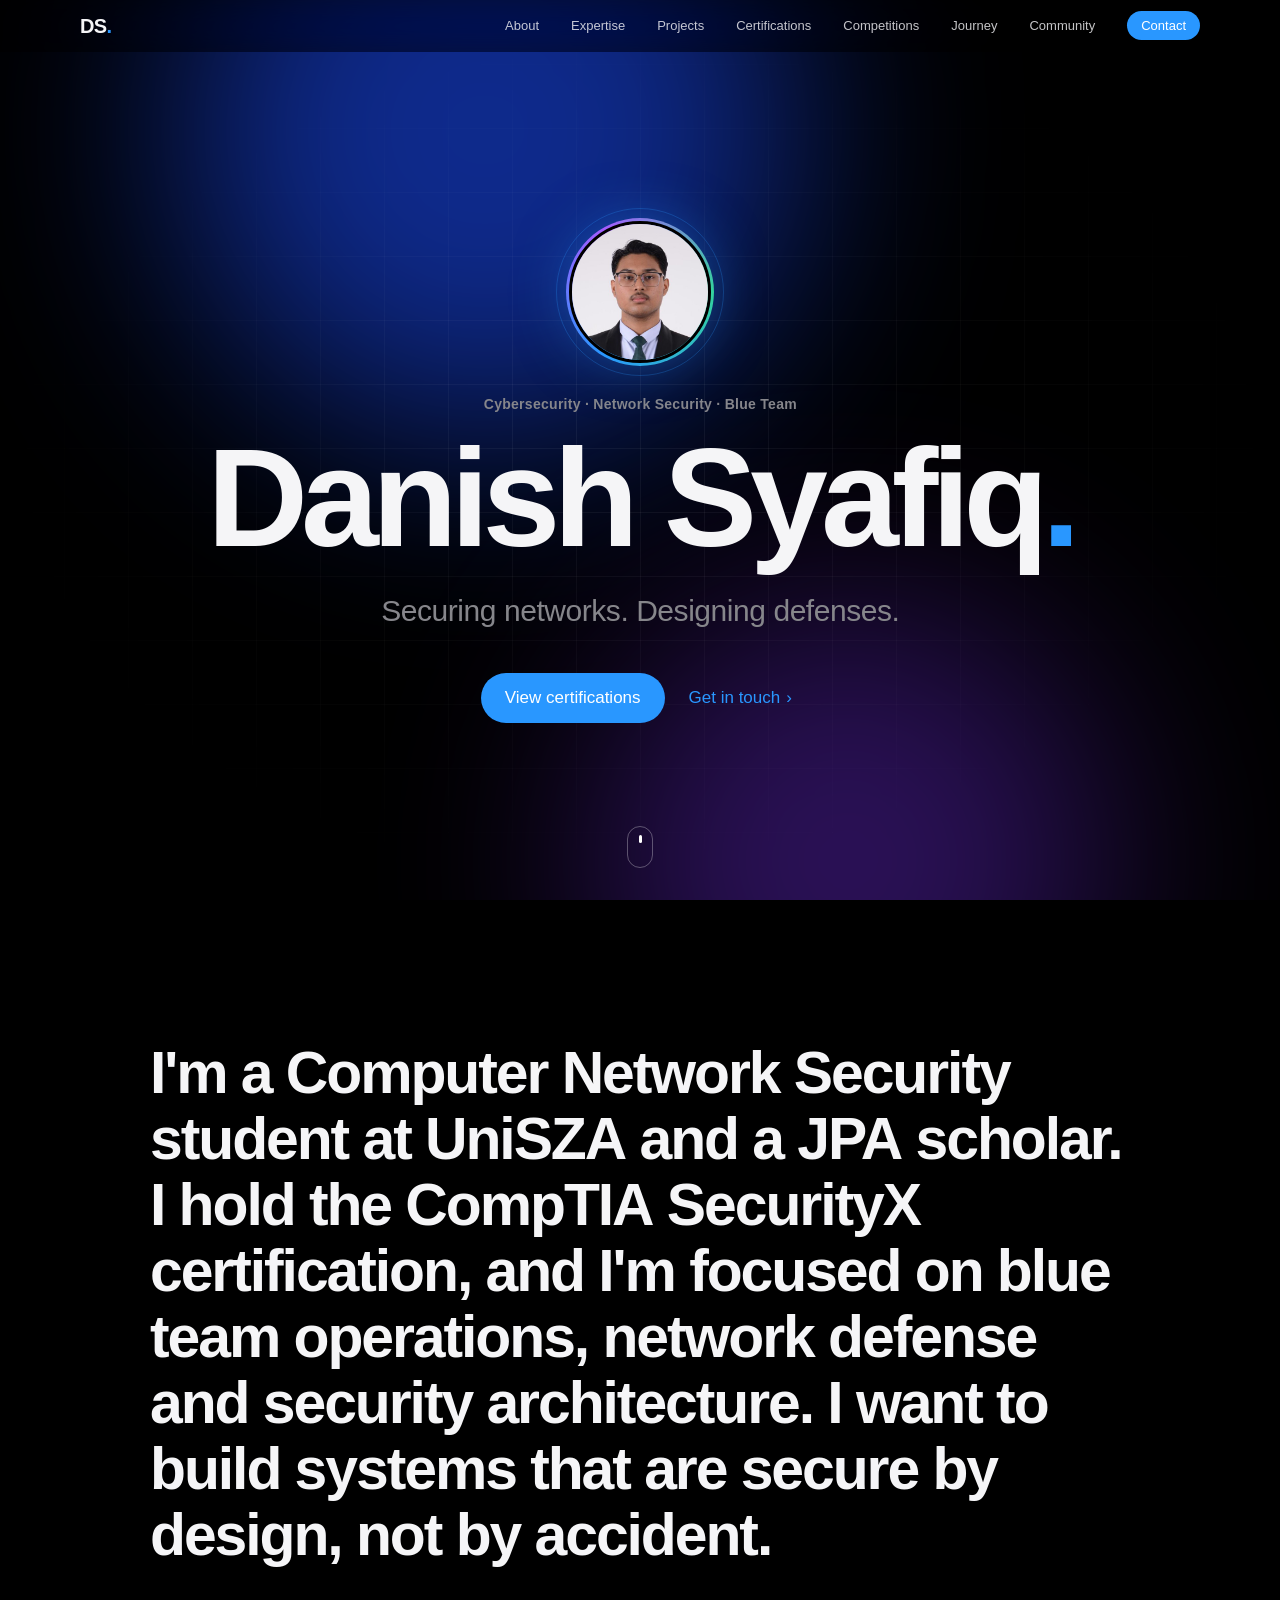
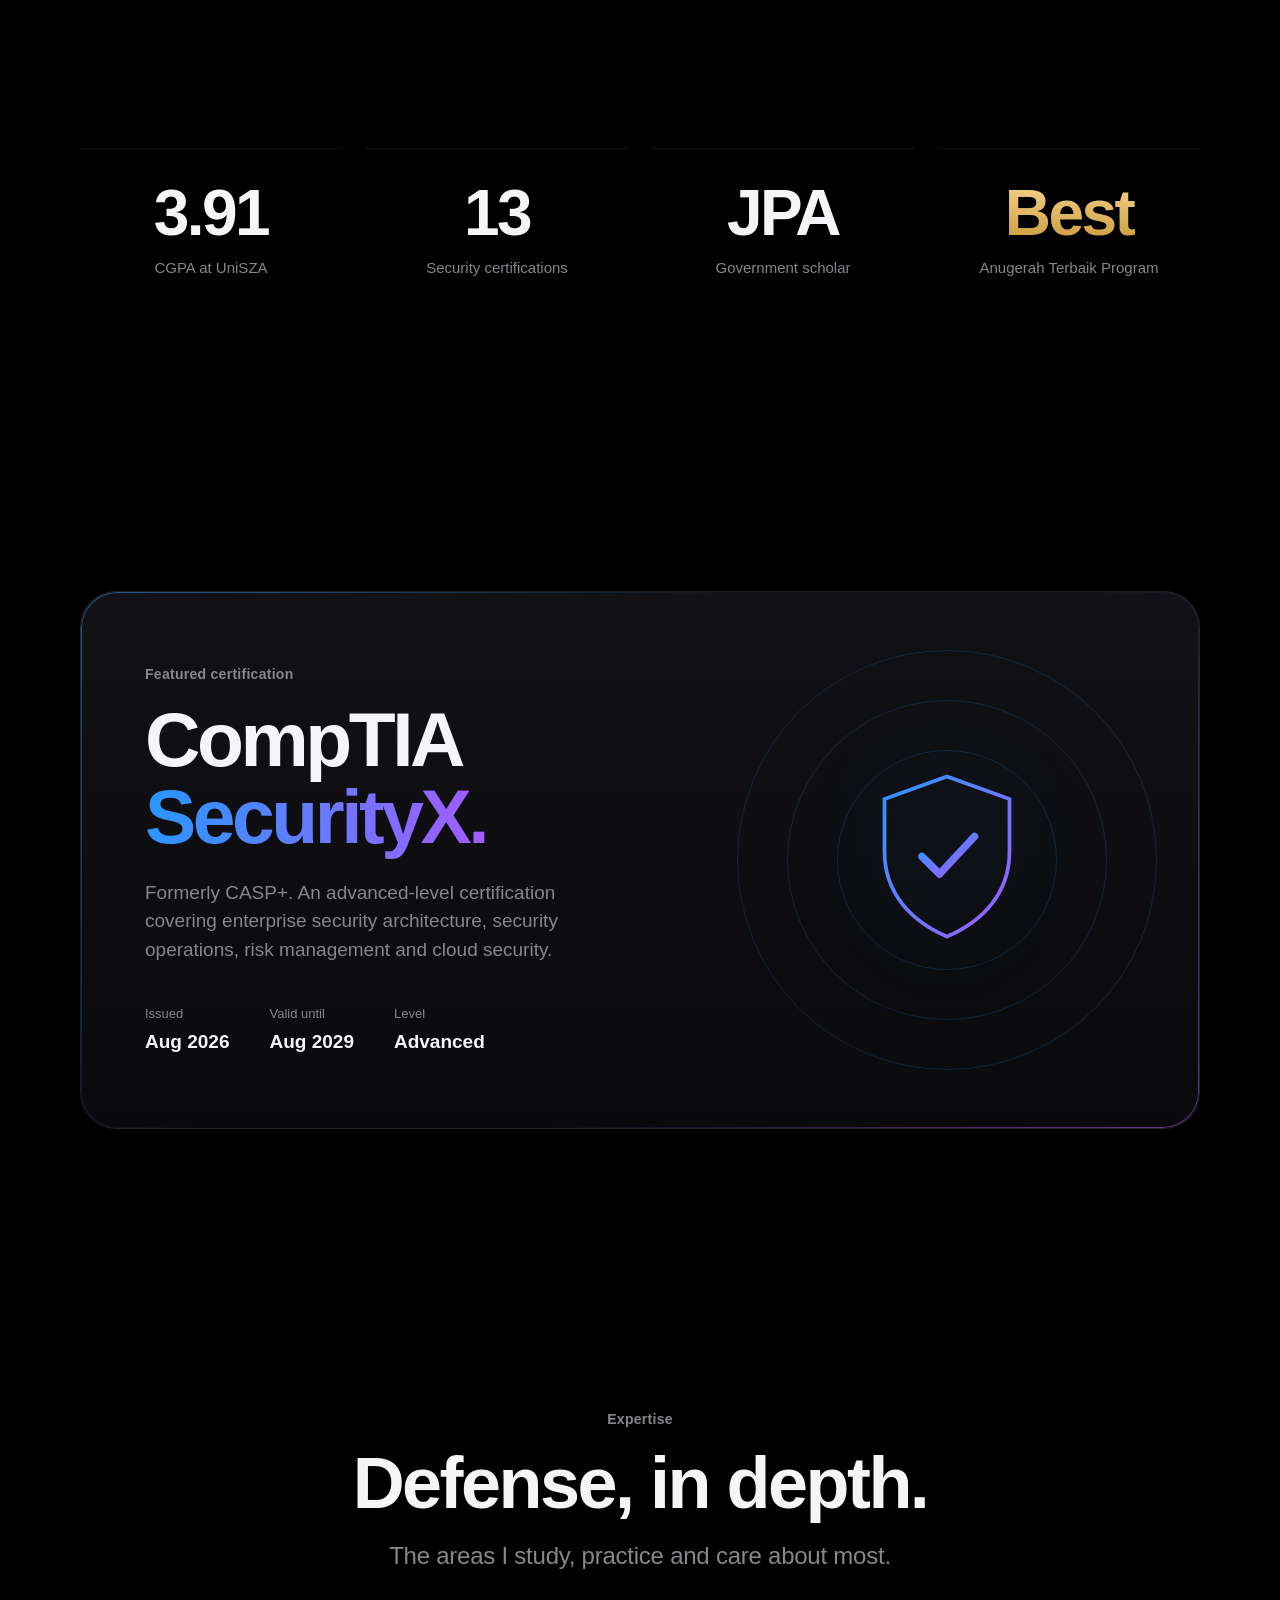
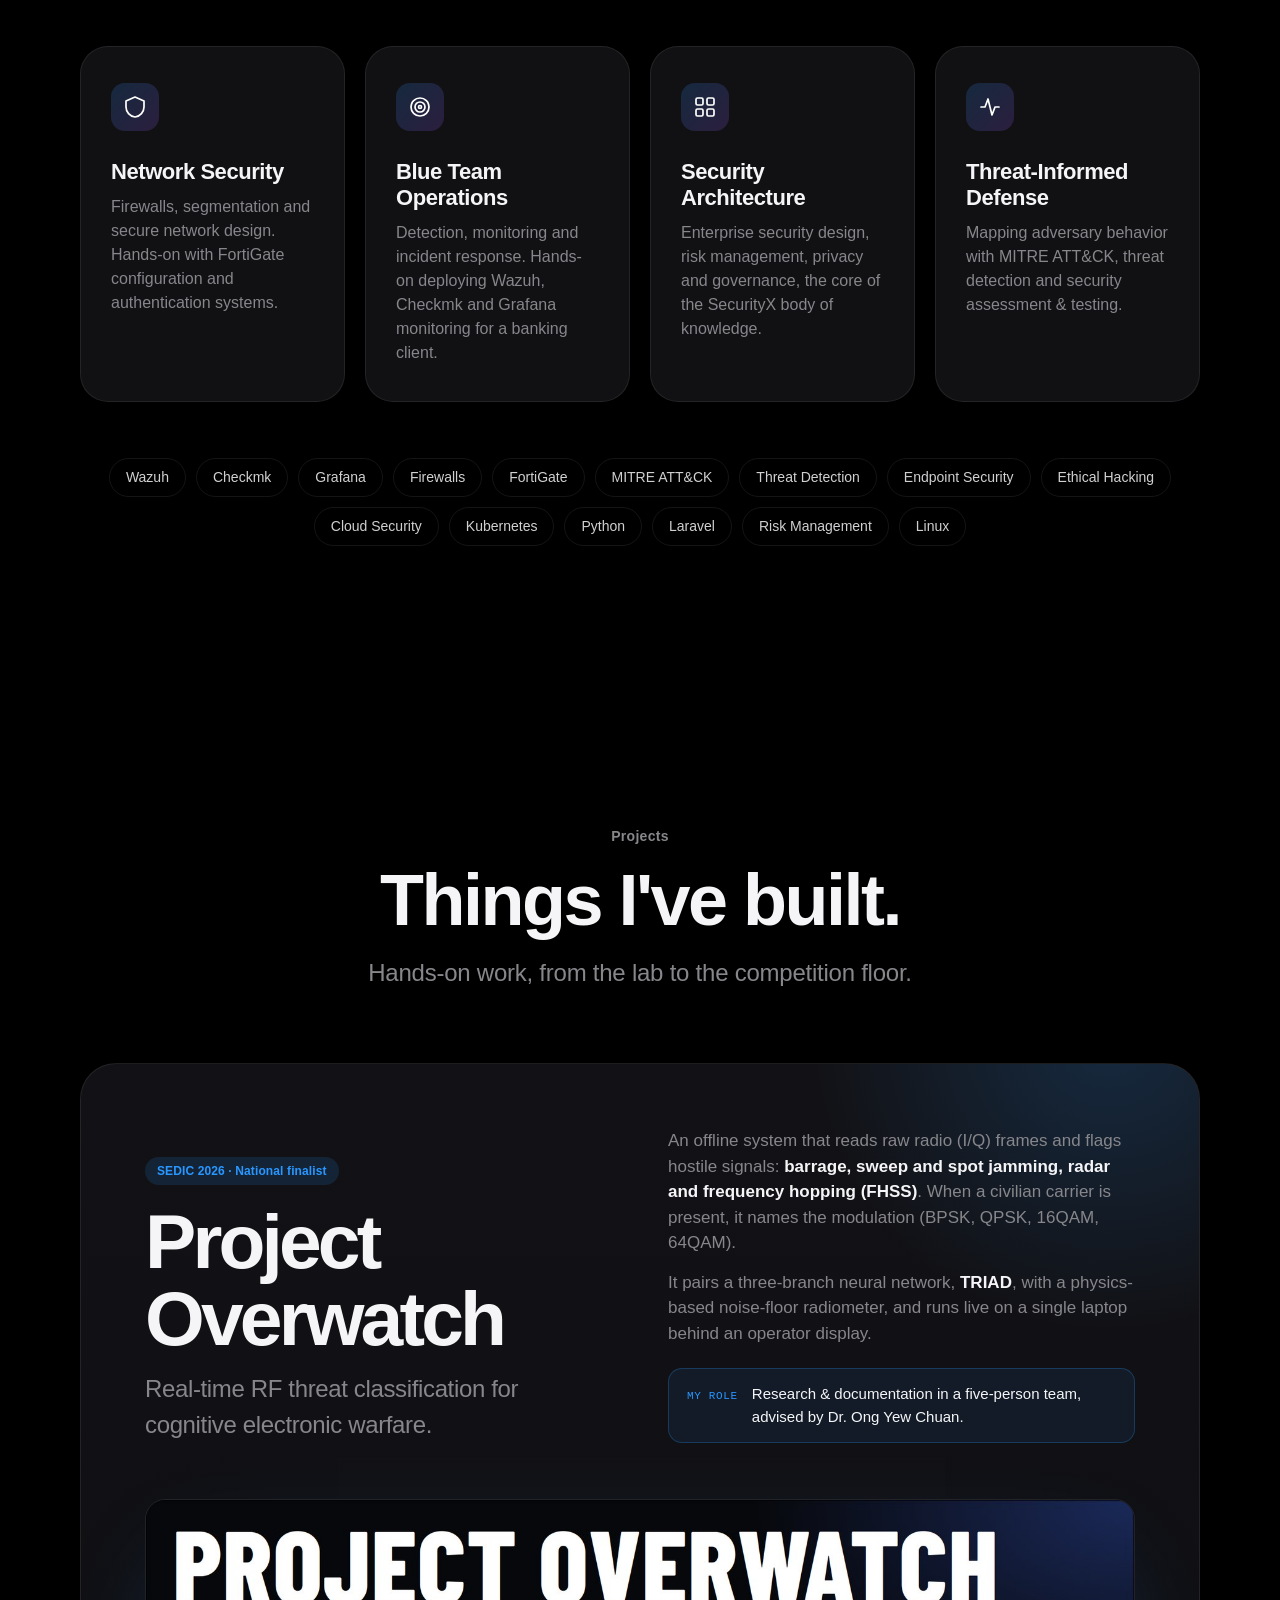
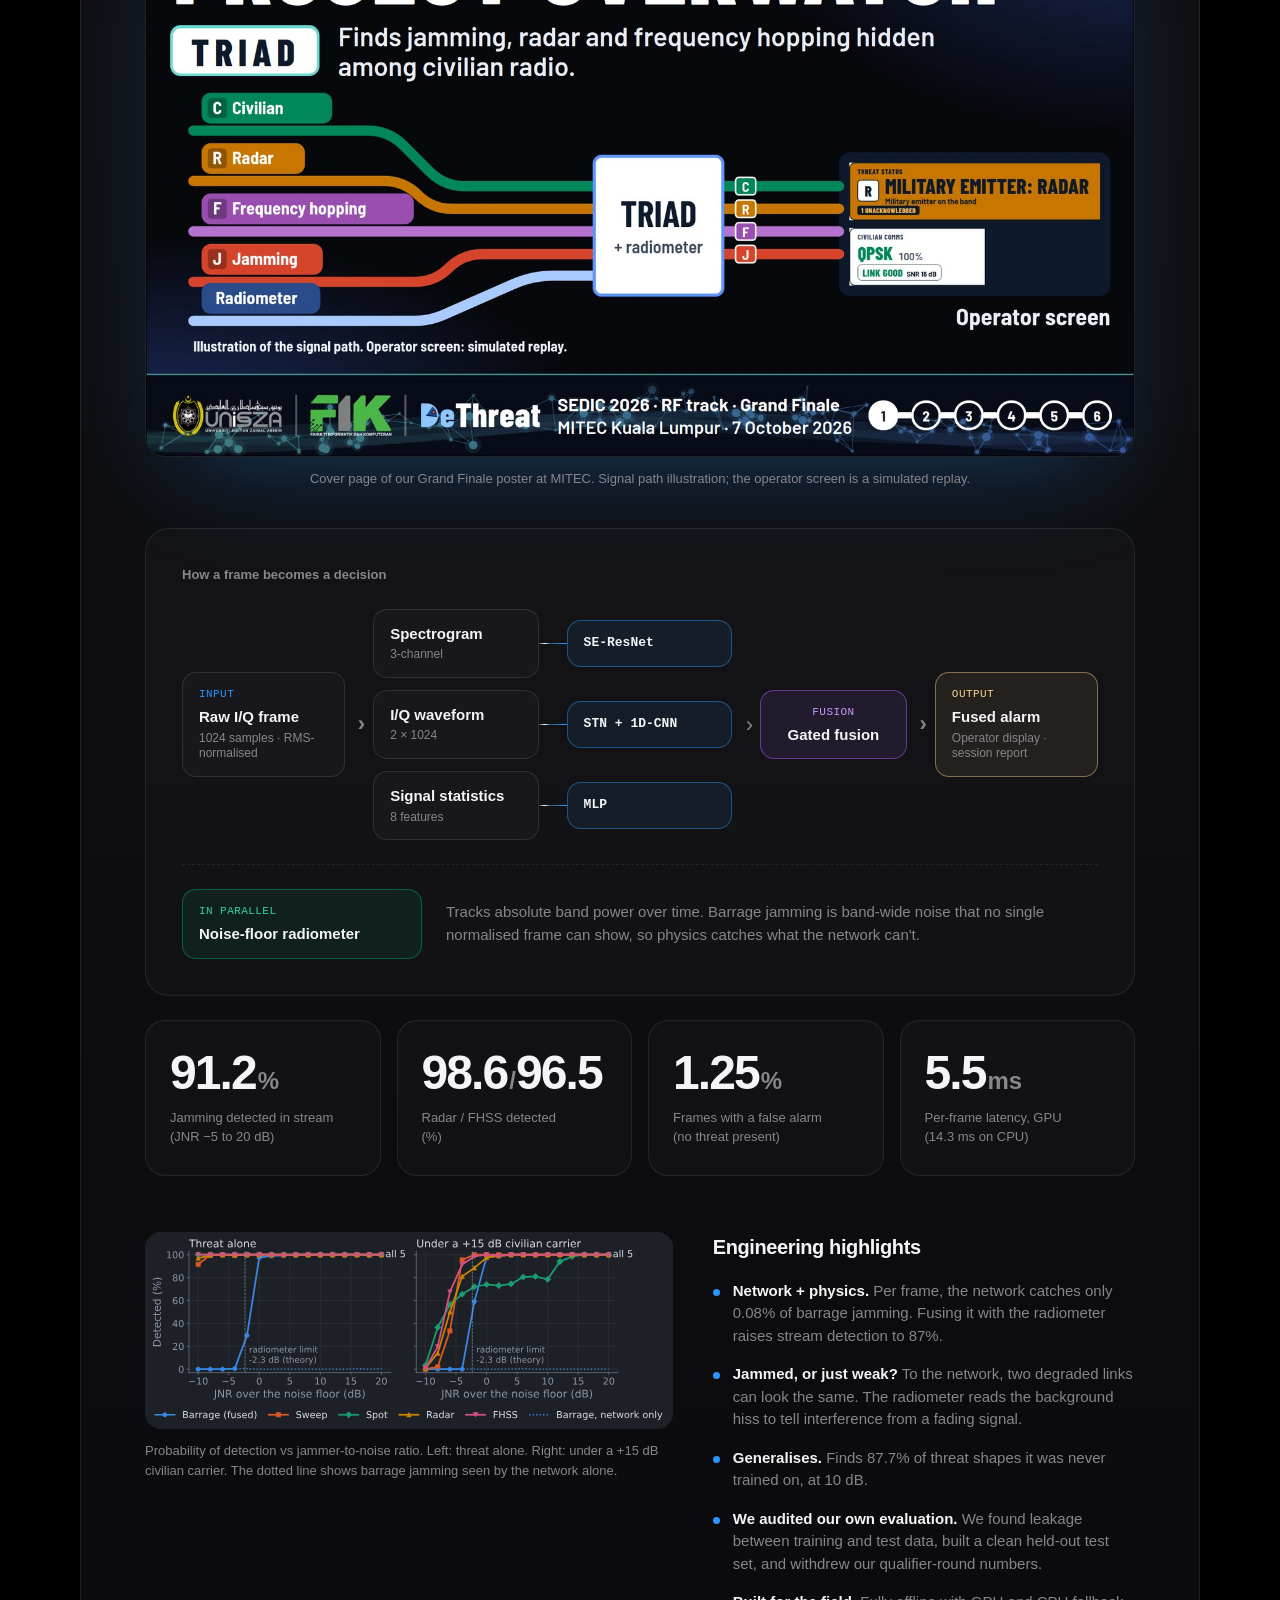
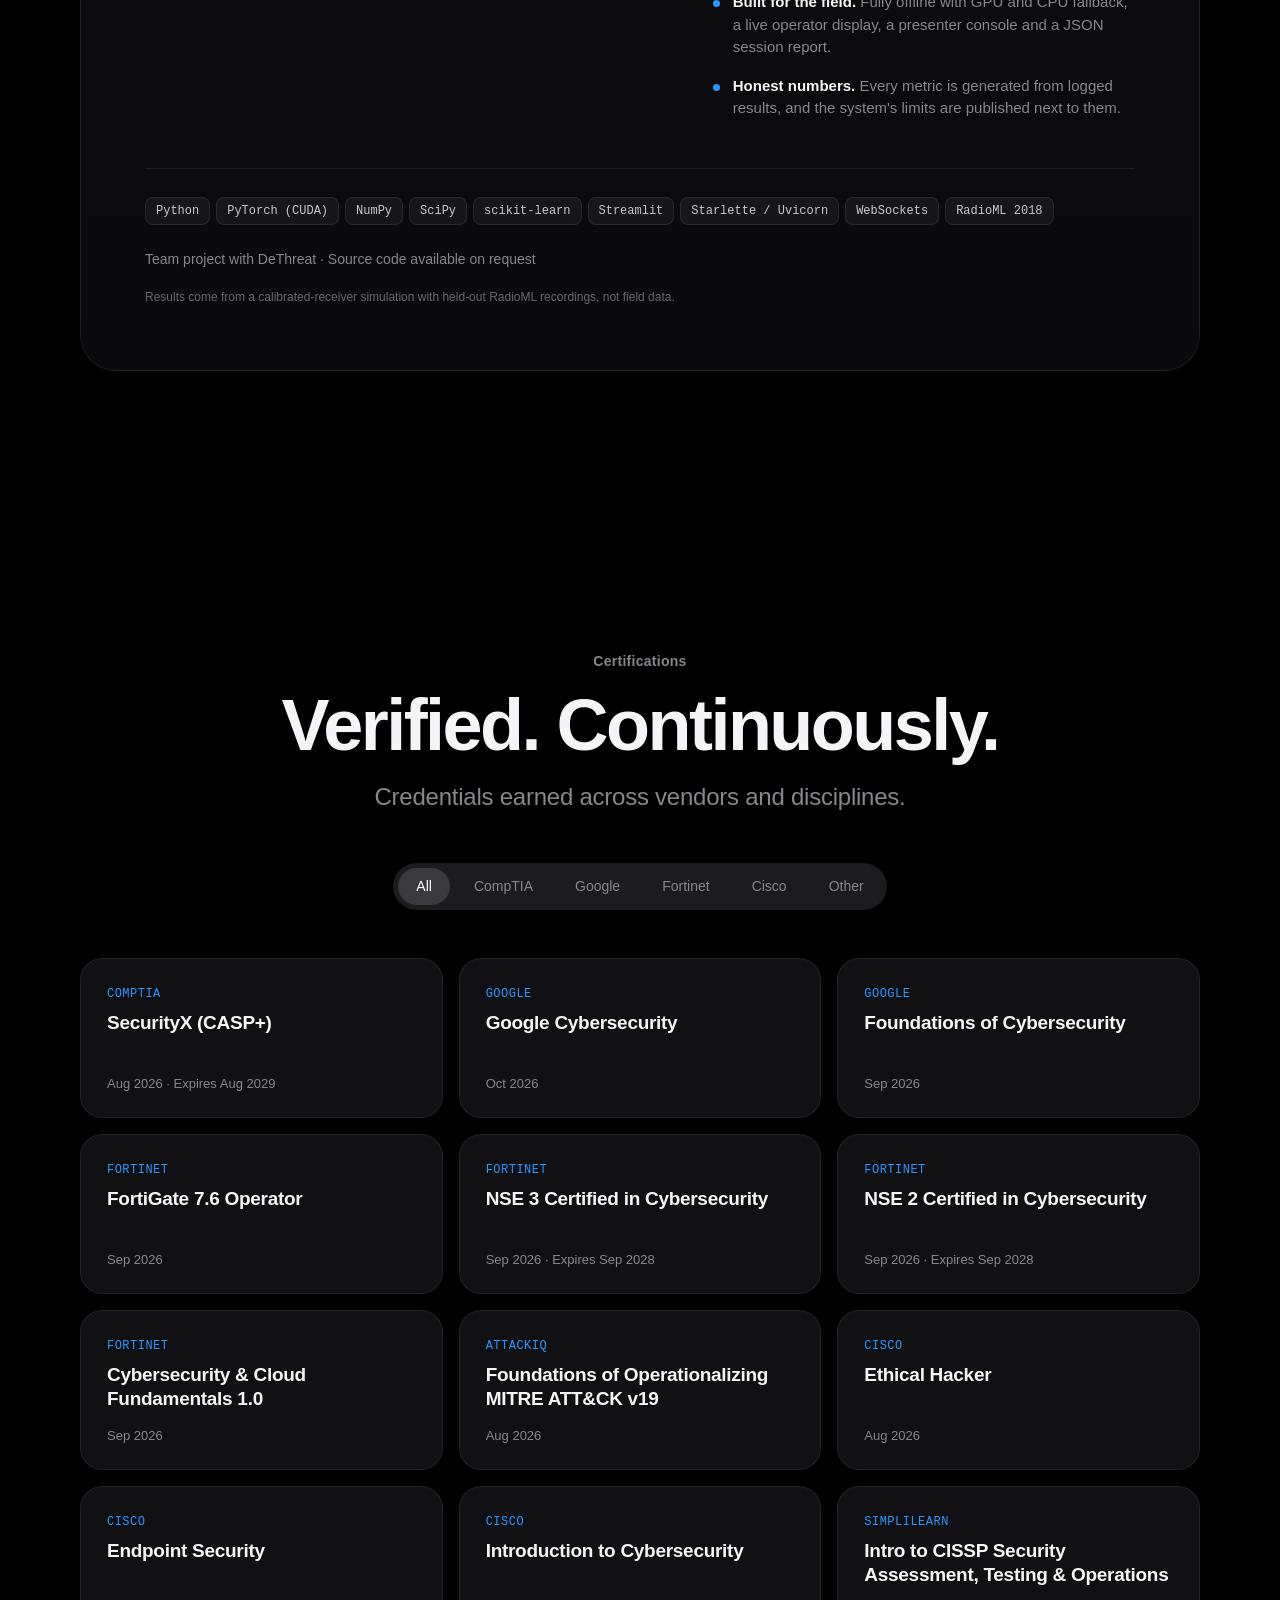
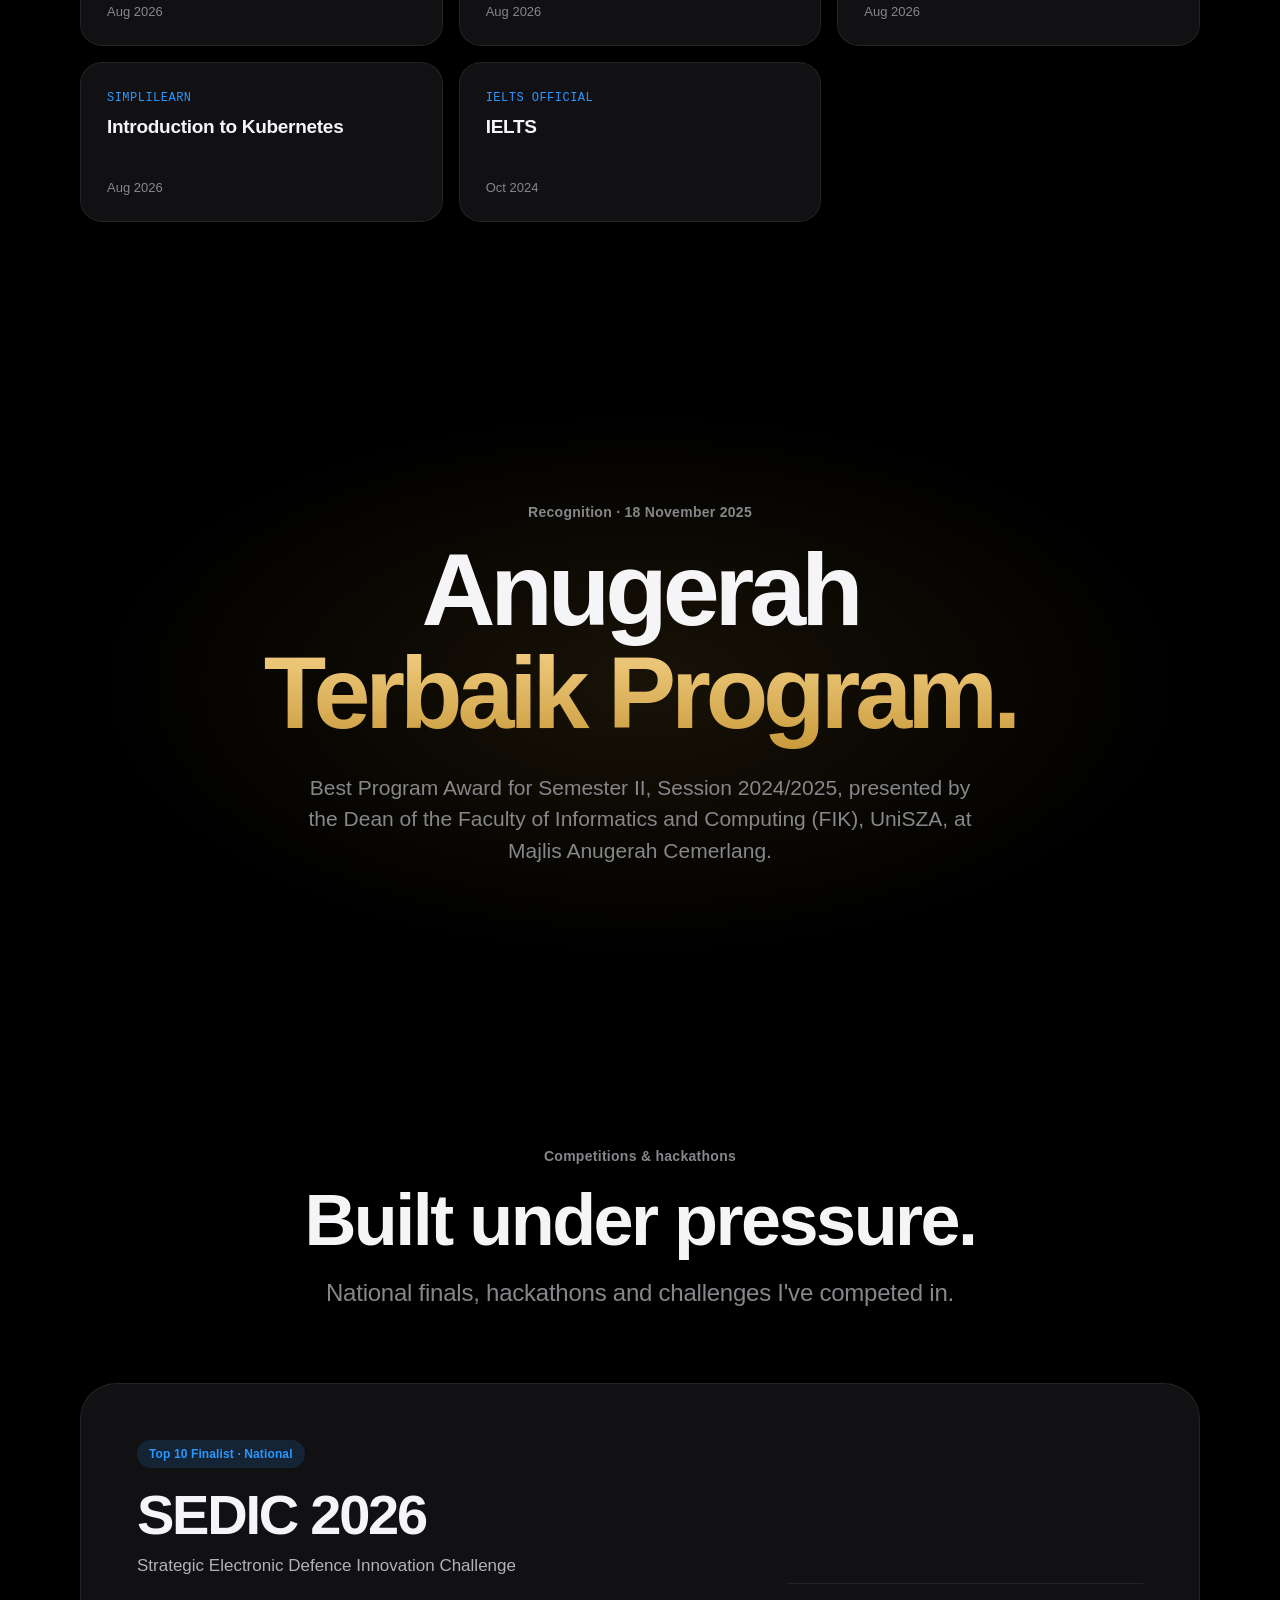
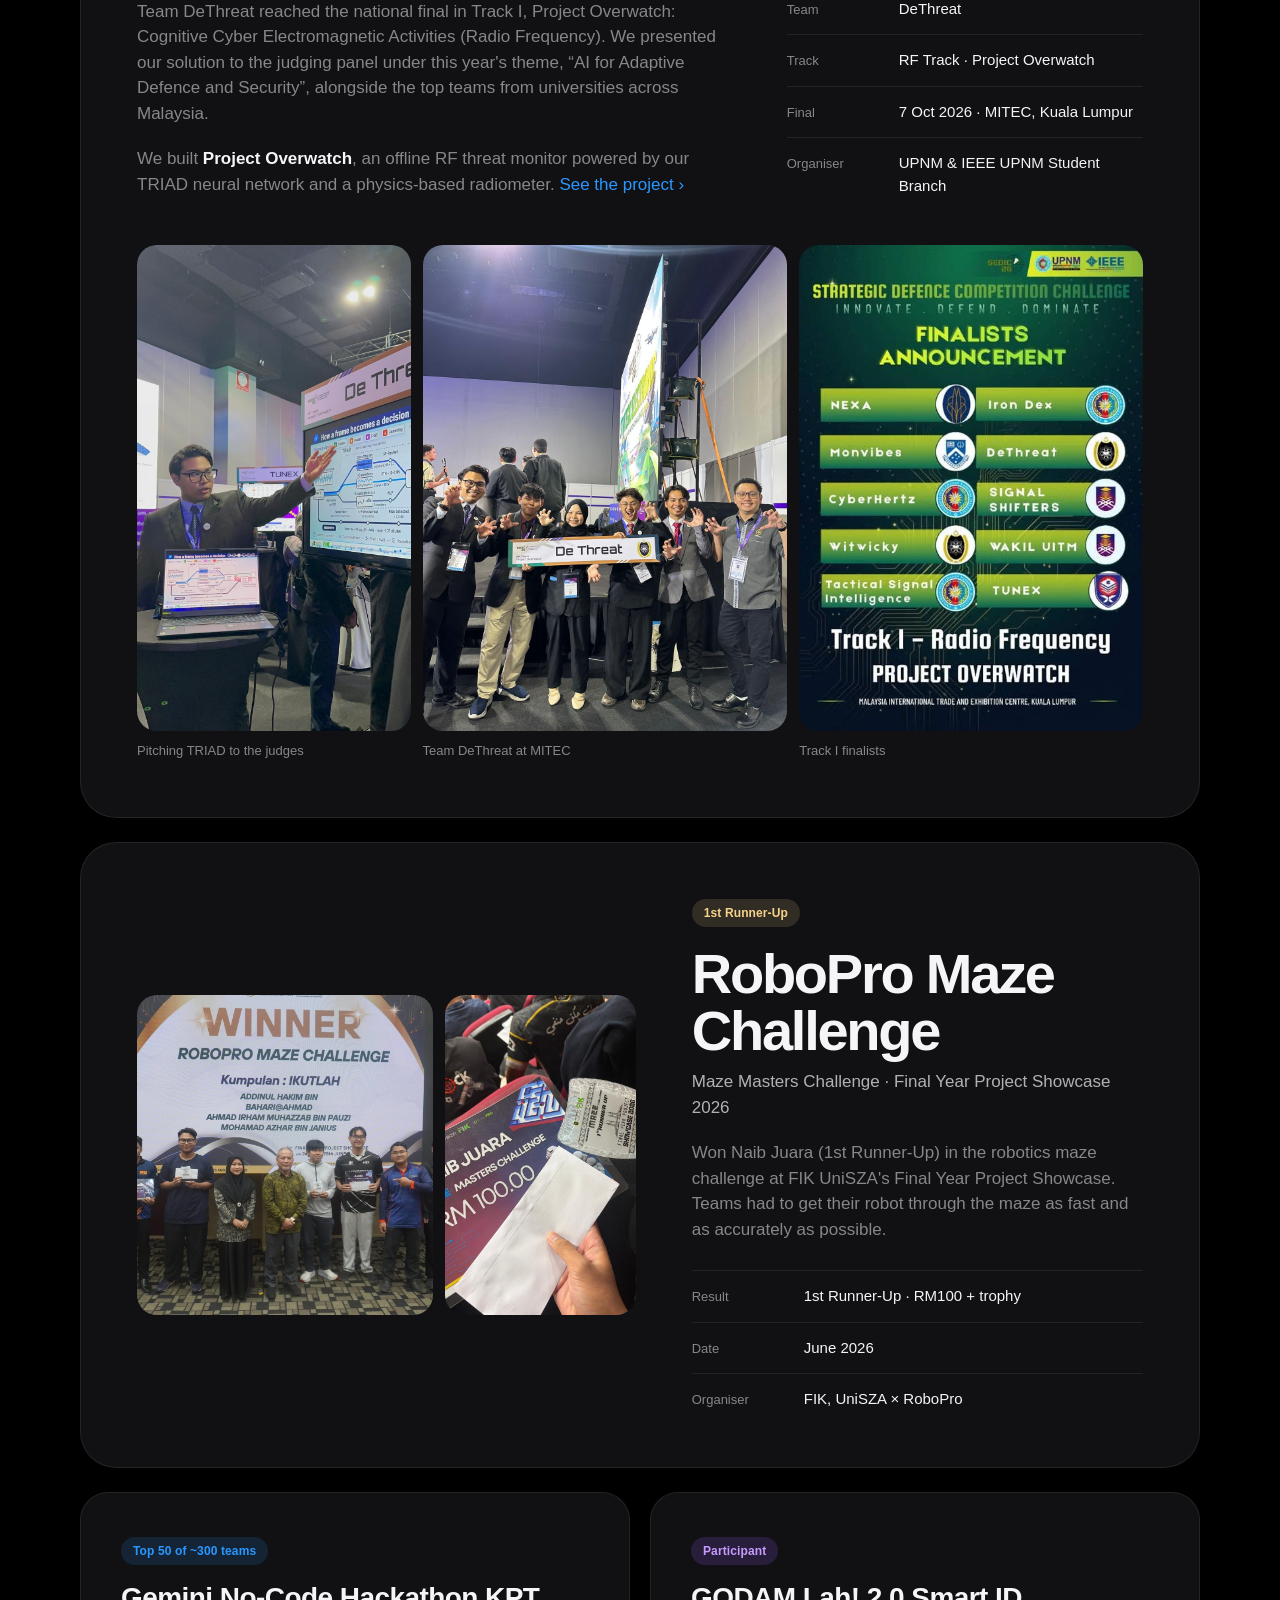
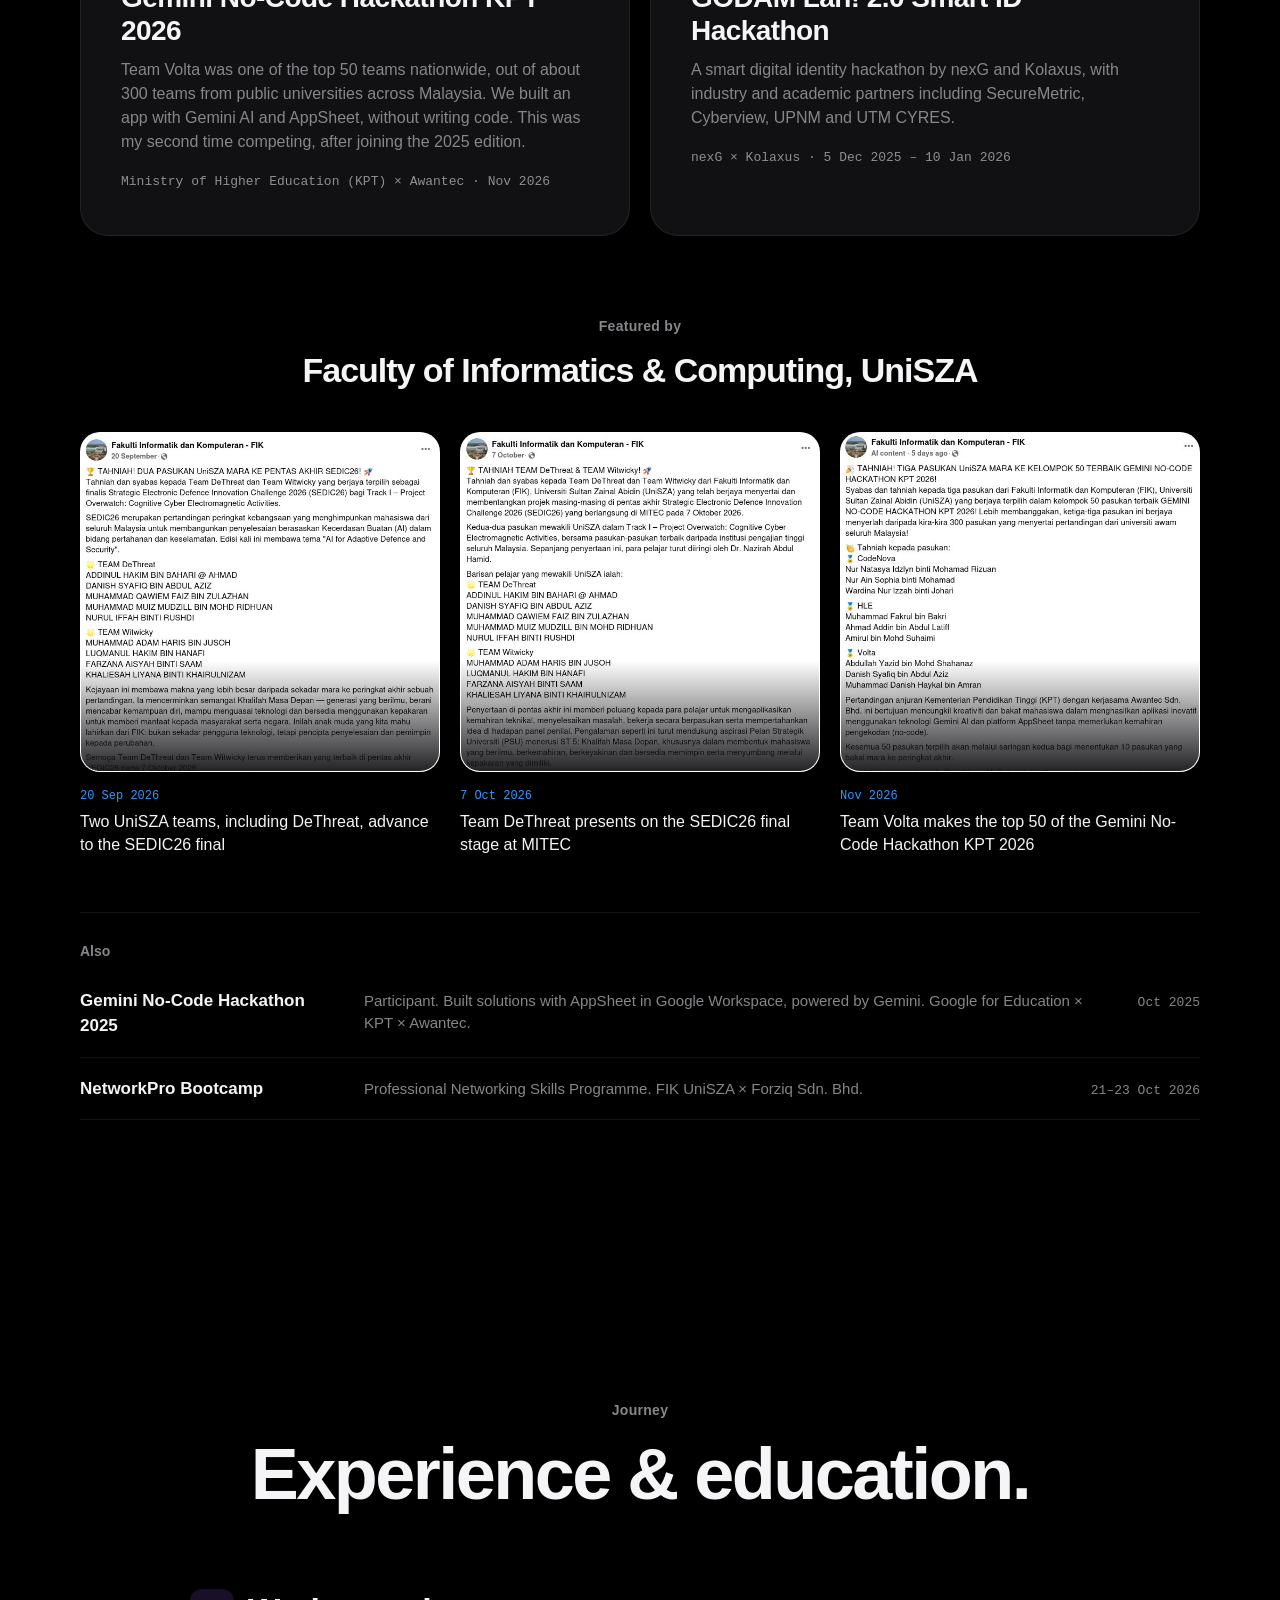
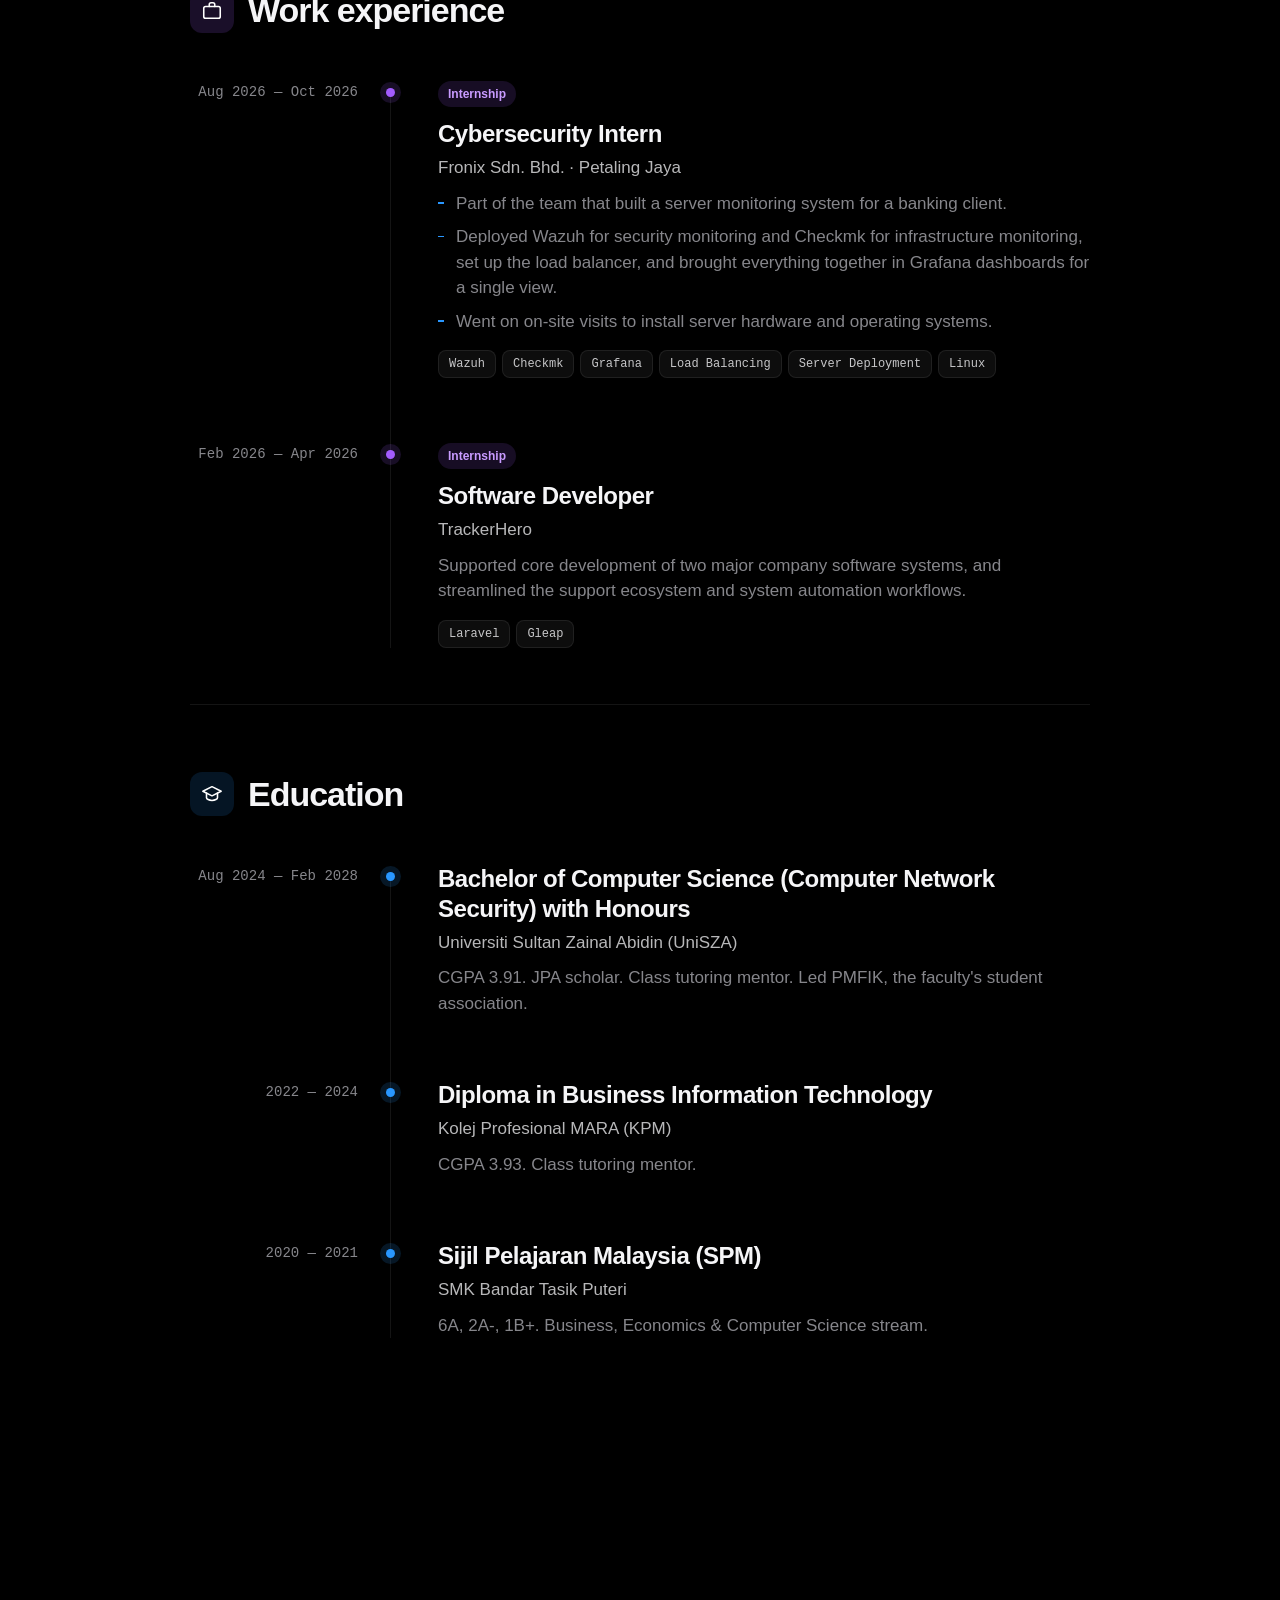
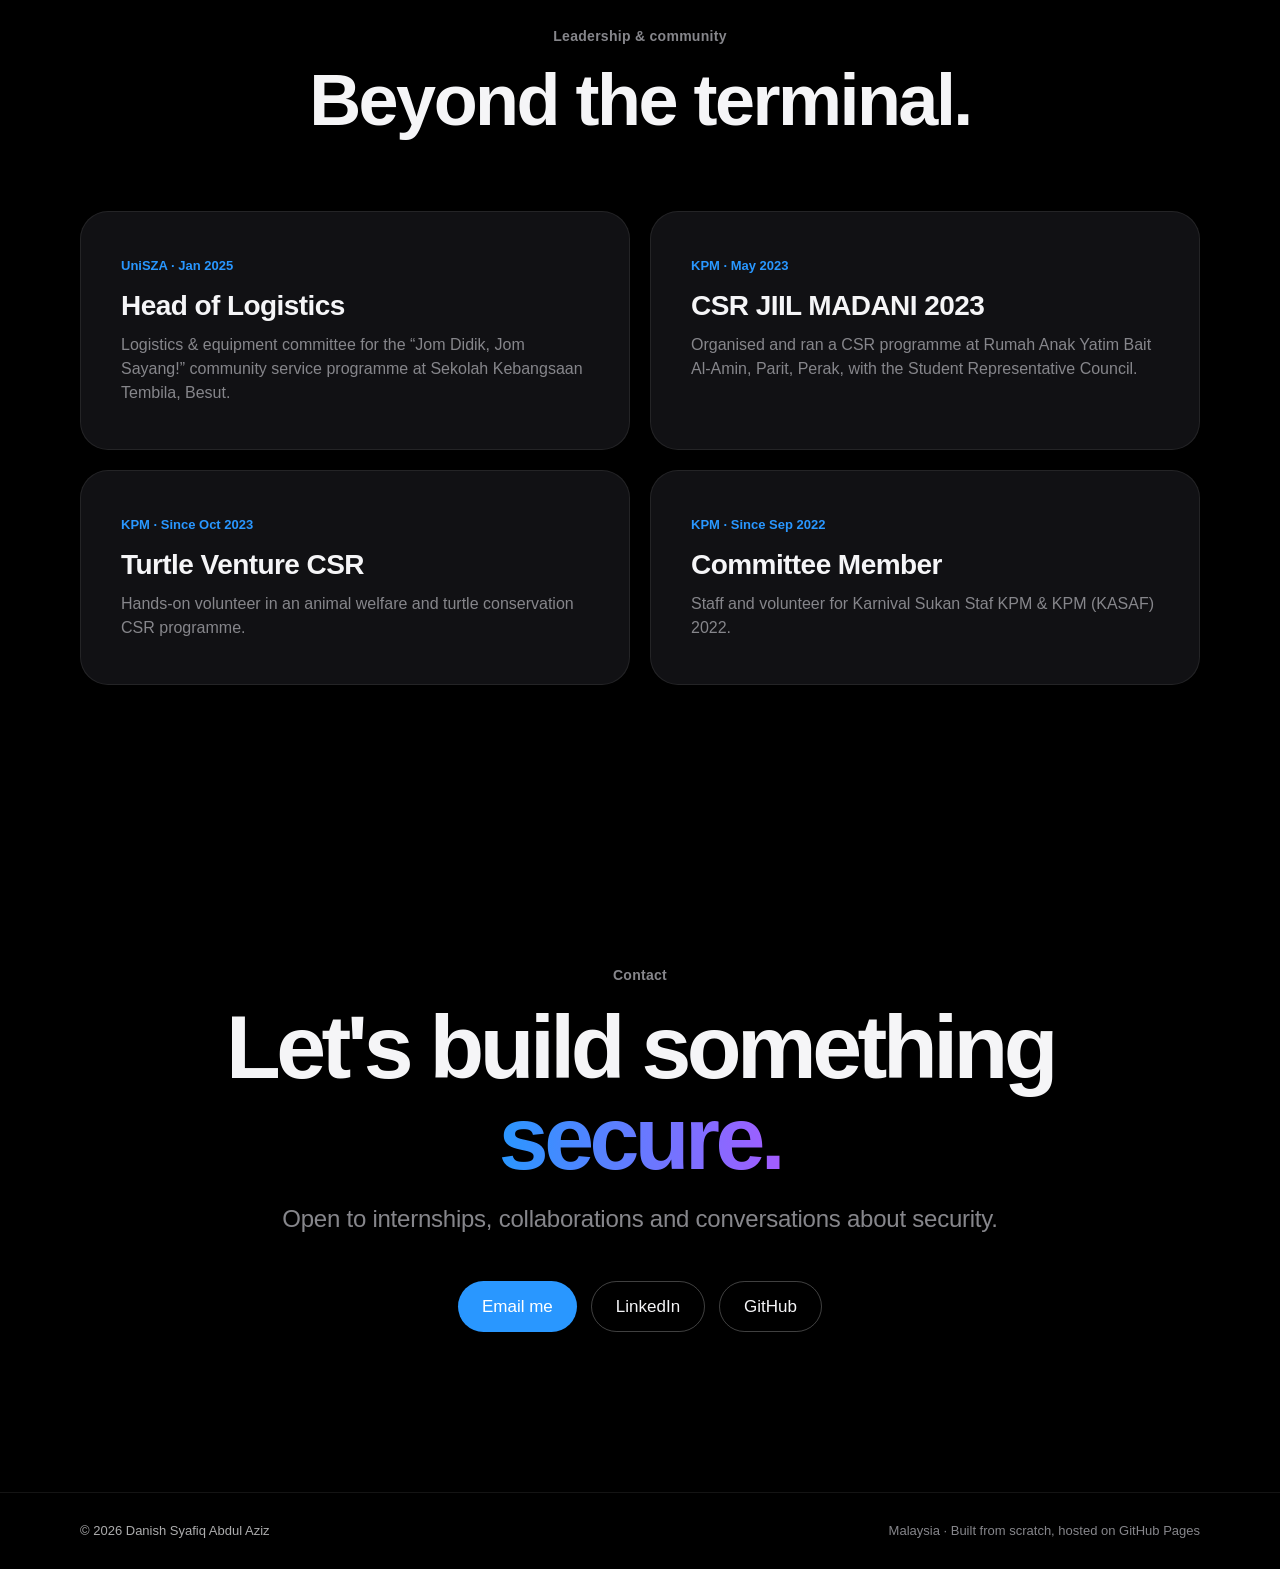
==== commit efbd39e8: "Add files via upload" ====
--- a/index.html
+++ b/index.html
@@ -39,6 +39,9 @@
         <div class="grid"></div>
       </div>
       <div class="hero-content" id="heroContent">
+        <div class="avatar reveal">
+          <img src="images/profile.jpg" alt="Portrait of Danish Syafiq" width="160" height="160" />
+        </div>
         <p class="eyebrow reveal">Cybersecurity &middot; Network Security &middot; Blue Team</p>
         <h1 class="hero-title reveal">Danish Syafiq<span class="accent">.</span></h1>
         <p class="hero-sub reveal">
@@ -430,55 +433,74 @@
           <h2 class="section-title">Experience &amp; education.</h2>
         </header>
 
-        <div class="timeline">
-          <div class="tl-item reveal">
-            <div class="tl-date">Aug 2026 — Oct 2026</div>
-            <div class="tl-body">
-              <span class="tl-tag tag-work">Internship</span>
-              <h3>Cybersecurity Intern</h3>
-              <p class="tl-org">Fronix Sdn. Bhd. &middot; Petaling Jaya</p>
-              <ul class="tl-points">
-                <li>Part of the team that built a server monitoring system for a banking client.</li>
-                <li>Deployed Wazuh for security monitoring and Checkmk for infrastructure monitoring, set up the load balancer, and brought everything together in Grafana dashboards for a single view.</li>
-                <li>Went on on-site visits to install server hardware and operating systems.</li>
-              </ul>
-              <div class="tl-tools"><span>Wazuh</span><span>Checkmk</span><span>Grafana</span><span>Load Balancing</span><span>Server Deployment</span><span>Linux</span></div>
-            </div>
-          </div>
-          <div class="tl-item reveal">
-            <div class="tl-date">Aug 2024 — Feb 2028</div>
-            <div class="tl-body">
-              <span class="tl-tag">Education</span>
-              <h3>Bachelor of Computer Science (Computer Network Security) with Honours</h3>
-              <p class="tl-org">Universiti Sultan Zainal Abidin (UniSZA)</p>
-              <p>CGPA 3.91. JPA scholar. Class tutoring mentor. Led PMFIK, the faculty's student association.</p>
-            </div>
-          </div>
-          <div class="tl-item reveal">
-            <div class="tl-date">Feb 2026 — Apr 2026</div>
-            <div class="tl-body">
-              <span class="tl-tag tag-work">Internship</span>
-              <h3>Software Developer</h3>
-              <p class="tl-org">TrackerHero</p>
-              <p>Supported core development of two major company software systems, and streamlined the support ecosystem and system automation workflows. Laravel, Gleap.</p>
-            </div>
-          </div>
-          <div class="tl-item reveal">
-            <div class="tl-date">2022 — 2024</div>
-            <div class="tl-body">
-              <span class="tl-tag">Education</span>
-              <h3>Diploma in Business Information Technology</h3>
-              <p class="tl-org">Kolej Profesional MARA (KPM)</p>
-              <p>CGPA 3.93. Class tutoring mentor.</p>
-            </div>
-          </div>
-          <div class="tl-item reveal">
-            <div class="tl-date">2020 — 2021</div>
-            <div class="tl-body">
-              <span class="tl-tag">Education</span>
-              <h3>Sijil Pelajaran Malaysia (SPM)</h3>
-              <p class="tl-org">SMK Bandar Tasik Puteri</p>
-              <p>6A, 2A-, 1B+. Business, Economics &amp; Computer Science stream.</p>
+        <!-- Work experience -->
+        <div class="tl-group">
+          <div class="tl-group-head reveal">
+            <span class="tl-group-icon tag-work-bg">
+              <svg viewBox="0 0 24 24"><rect x="3" y="7" width="18" height="13" rx="2"/><path d="M9 7V5a2 2 0 0 1 2-2h2a2 2 0 0 1 2 2v2"/></svg>
+            </span>
+            <h3 class="tl-group-title">Work experience</h3>
+          </div>
+          <div class="timeline">
+            <div class="tl-item reveal">
+              <div class="tl-date">Aug 2026 — Oct 2026</div>
+              <div class="tl-body">
+                <span class="tl-tag tag-work">Internship</span>
+                <h3>Cybersecurity Intern</h3>
+                <p class="tl-org">Fronix Sdn. Bhd. &middot; Petaling Jaya</p>
+                <ul class="tl-points">
+                  <li>Part of the team that built a server monitoring system for a banking client.</li>
+                  <li>Deployed Wazuh for security monitoring and Checkmk for infrastructure monitoring, set up the load balancer, and brought everything together in Grafana dashboards for a single view.</li>
+                  <li>Went on on-site visits to install server hardware and operating systems.</li>
+                </ul>
+                <div class="tl-tools"><span>Wazuh</span><span>Checkmk</span><span>Grafana</span><span>Load Balancing</span><span>Server Deployment</span><span>Linux</span></div>
+              </div>
+            </div>
+            <div class="tl-item reveal">
+              <div class="tl-date">Feb 2026 — Apr 2026</div>
+              <div class="tl-body">
+                <span class="tl-tag tag-work">Internship</span>
+                <h3>Software Developer</h3>
+                <p class="tl-org">TrackerHero</p>
+                <p>Supported core development of two major company software systems, and streamlined the support ecosystem and system automation workflows.</p>
+                <div class="tl-tools"><span>Laravel</span><span>Gleap</span></div>
+              </div>
+            </div>
+          </div>
+        </div>
+
+        <!-- Education -->
+        <div class="tl-group">
+          <div class="tl-group-head reveal">
+            <span class="tl-group-icon">
+              <svg viewBox="0 0 24 24"><path d="M2 9l10-5 10 5-10 5L2 9Z"/><path d="M6 11v5c0 1.5 2.7 3 6 3s6-1.5 6-3v-5"/></svg>
+            </span>
+            <h3 class="tl-group-title">Education</h3>
+          </div>
+          <div class="timeline">
+            <div class="tl-item reveal">
+              <div class="tl-date">Aug 2024 — Feb 2028</div>
+              <div class="tl-body">
+                <h3>Bachelor of Computer Science (Computer Network Security) with Honours</h3>
+                <p class="tl-org">Universiti Sultan Zainal Abidin (UniSZA)</p>
+                <p>CGPA 3.91. JPA scholar. Class tutoring mentor. Led PMFIK, the faculty's student association.</p>
+              </div>
+            </div>
+            <div class="tl-item reveal">
+              <div class="tl-date">2022 — 2024</div>
+              <div class="tl-body">
+                <h3>Diploma in Business Information Technology</h3>
+                <p class="tl-org">Kolej Profesional MARA (KPM)</p>
+                <p>CGPA 3.93. Class tutoring mentor.</p>
+              </div>
+            </div>
+            <div class="tl-item reveal">
+              <div class="tl-date">2020 — 2021</div>
+              <div class="tl-body">
+                <h3>Sijil Pelajaran Malaysia (SPM)</h3>
+                <p class="tl-org">SMK Bandar Tasik Puteri</p>
+                <p>6A, 2A-, 1B+. Business, Economics &amp; Computer Science stream.</p>
+              </div>
             </div>
           </div>
         </div>
@@ -525,10 +547,9 @@
         <p class="section-sub">Open to internships, collaborations and conversations about security.</p>
         <div class="contact-actions">
           <!-- TODO: change the email below to yours -->
-          <a href="mailto:mrmydanish@gmail.com" class="btn btn-primary">Email me</a>
+          <a href="mailto:your.email@example.com" class="btn btn-primary">Email me</a>
           <a href="https://www.linkedin.com/in/danish-syafiq-abdul-aziz-a8b412316/" target="_blank" rel="noopener" class="btn btn-ghost">LinkedIn</a>
-          <!-- TODO: change YOUR-USERNAME to your GitHub username -->
-          <a href="https://github.com/YOUR-USERNAME" target="_blank" rel="noopener" class="btn btn-ghost">GitHub</a>
+          <a href="https://github.com/nisheuuu" target="_blank" rel="noopener" class="btn btn-ghost">GitHub</a>
         </div>
       </div>
     </section>
--- a/style.css
+++ b/style.css
@@ -144,6 +144,20 @@
   -webkit-mask-image: radial-gradient(ellipse at center, #000 10%, transparent 70%);
 }
 .hero-content { position: relative; will-change: transform, opacity; }
+.avatar {
+  position: relative; width: 148px; height: 148px; margin: 0 auto 28px;
+  border-radius: 50%; padding: 3px;
+  background: conic-gradient(from 210deg, var(--blue), var(--purple), #34d39e, var(--blue));
+  box-shadow: 0 0 60px -10px rgba(41,151,255,.55);
+}
+.avatar::after {
+  content: ""; position: absolute; inset: -10px; border-radius: 50%;
+  border: 1px solid rgba(41,151,255,.25); animation: pulse 4s ease-out infinite;
+}
+.avatar img {
+  display: block; width: 100%; height: 100%; border-radius: 50%; object-fit: cover;
+  border: 3px solid #000; background: #111;
+}
 .hero-title {
   font-size: clamp(56px, 11vw, 140px);
   font-weight: 700;
@@ -483,6 +497,19 @@
   border: 0; background: rgba(255,255,255,.12); color: #fff; font-size: 26px; line-height: 1; cursor: pointer;
 }
 
+/* ---------- Timeline groups ---------- */
+.tl-group { max-width: 900px; margin-inline: auto; }
+.tl-group + .tl-group { margin-top: 48px; padding-top: 64px; border-top: 1px solid var(--line); }
+.tl-group-head { display: flex; align-items: center; gap: 14px; margin-bottom: 44px; }
+.tl-group-icon {
+  width: 44px; height: 44px; border-radius: 12px; display: grid; place-items: center;
+  background: rgba(41,151,255,.14);
+}
+.tl-group-icon.tag-work-bg { background: rgba(163,92,255,.16); }
+.tl-group-icon svg { width: 22px; height: 22px; fill: none; stroke: #fff; stroke-width: 1.7; stroke-linecap: round; stroke-linejoin: round; }
+.tl-group-title { font-size: clamp(26px, 3vw, 34px); font-weight: 700; letter-spacing: -0.03em; }
+.tl-group .timeline .tl-item:last-child { padding-bottom: 8px; }
+
 /* ---------- Timeline ---------- */
 .timeline { position: relative; max-width: 900px; margin-inline: auto; }
 .timeline::before { content: ""; position: absolute; left: 200px; top: 8px; bottom: 8px; width: 1px; background: var(--line); }
@@ -494,7 +521,7 @@
 .tl-date { font-size: 14px; color: var(--muted); font-family: var(--mono); padding-top: 2px; padding-right: 32px; text-align: right; }
 .tl-body h3 { font-size: 24px; font-weight: 600; letter-spacing: -0.02em; line-height: 1.25; }
 .tl-org { color: var(--text); opacity: .75; margin: 6px 0 10px; }
-.tl-body p:last-child { color: var(--muted); }
+.tl-body p:not(.tl-org) { color: var(--muted); }
 .tl-tag {
   display: inline-block; font-size: 12px; font-weight: 600; padding: 4px 10px; border-radius: 980px;
   background: rgba(41,151,255,.12); color: var(--blue); margin-bottom: 12px;
@@ -545,6 +572,8 @@
 @media (max-width: 760px) {
   .section { padding: 96px 0; }
   .nav-toggle { display: block; }
+  .avatar { width: 116px; height: 116px; margin-bottom: 22px; }
+  .tl-group-head { margin-bottom: 32px; }
   .nav-links {
     position: fixed; top: 52px; left: 0; right: 0;
     flex-direction: column; align-items: flex-start; gap: 0;
@@ -598,3 +627,6 @@
   .reveal { opacity: 1; transform: none; }
   .statement-text .w { opacity: 1; transform: none; filter: none; }
 }
+
+/* purple timeline dots for work experience */
+.tl-group:first-of-type .tl-item::before { background: var(--purple); box-shadow: 0 0 0 6px rgba(163,92,255,.15); }
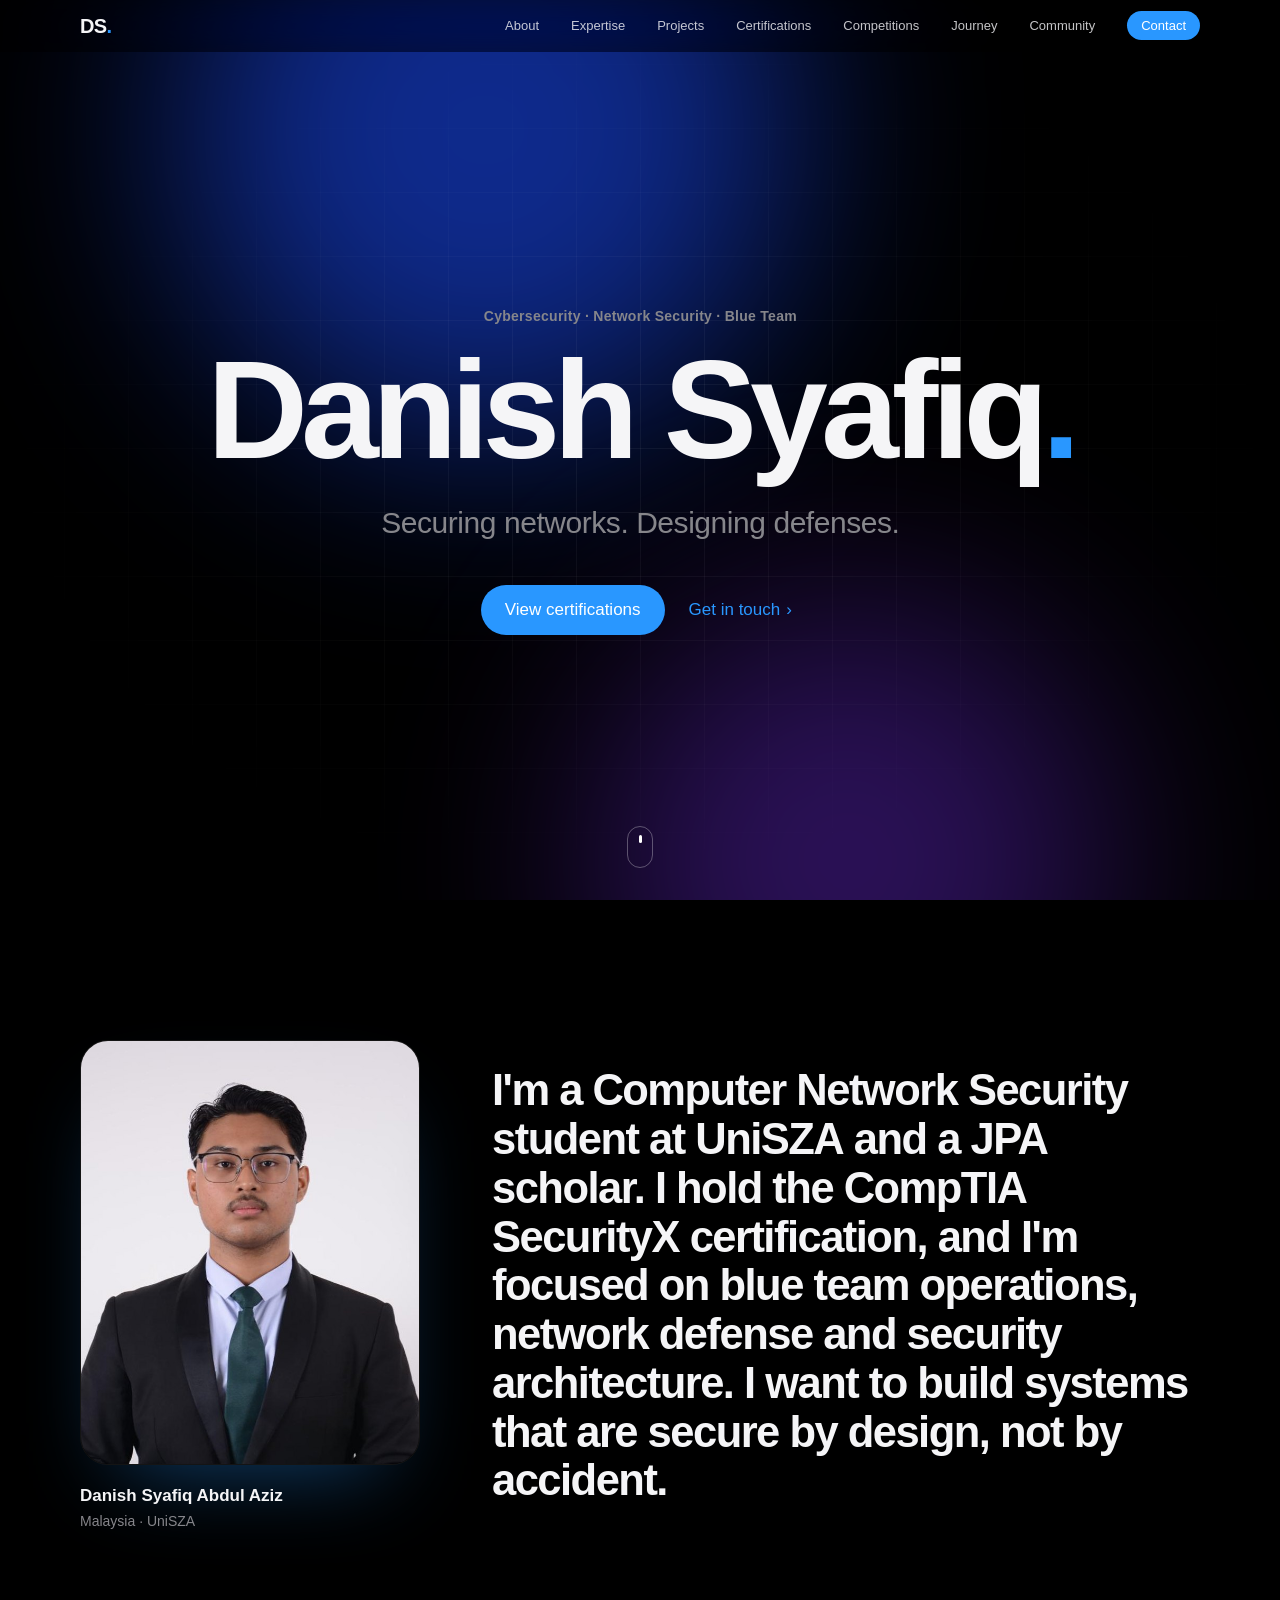
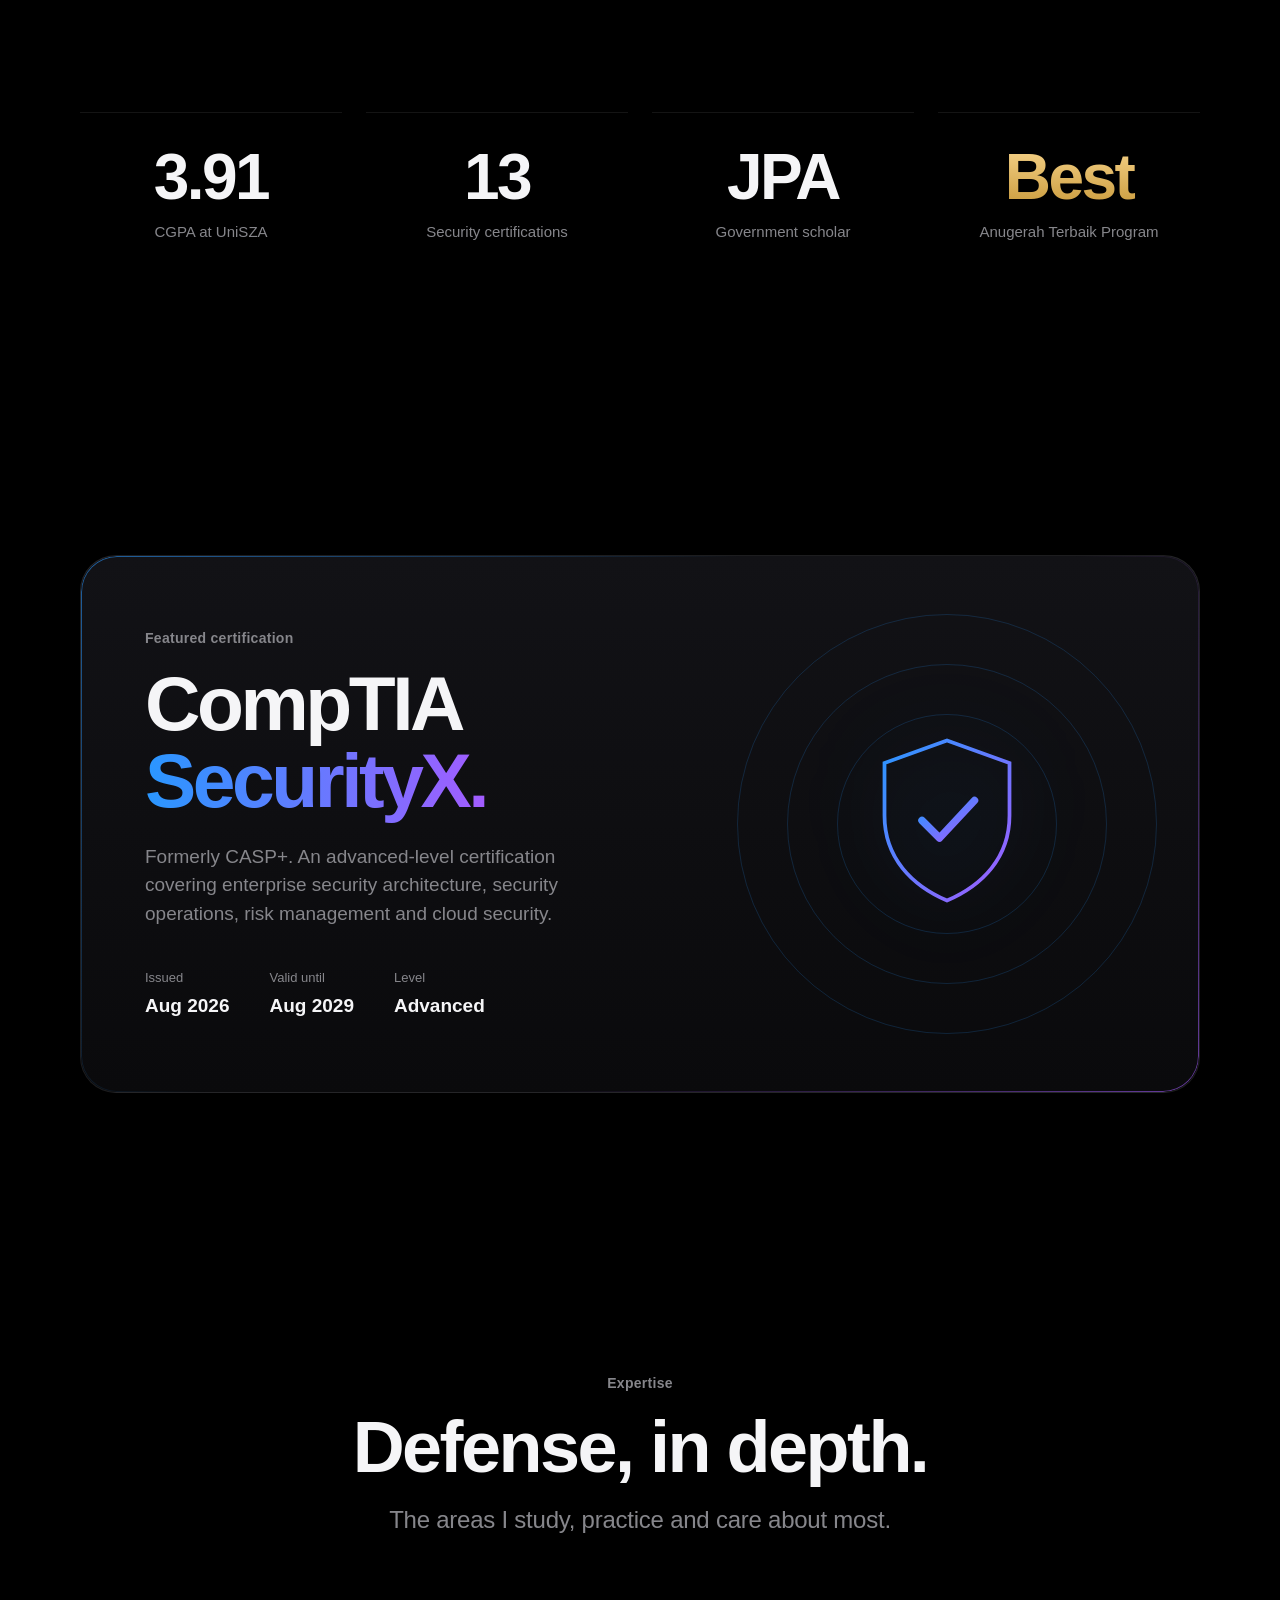
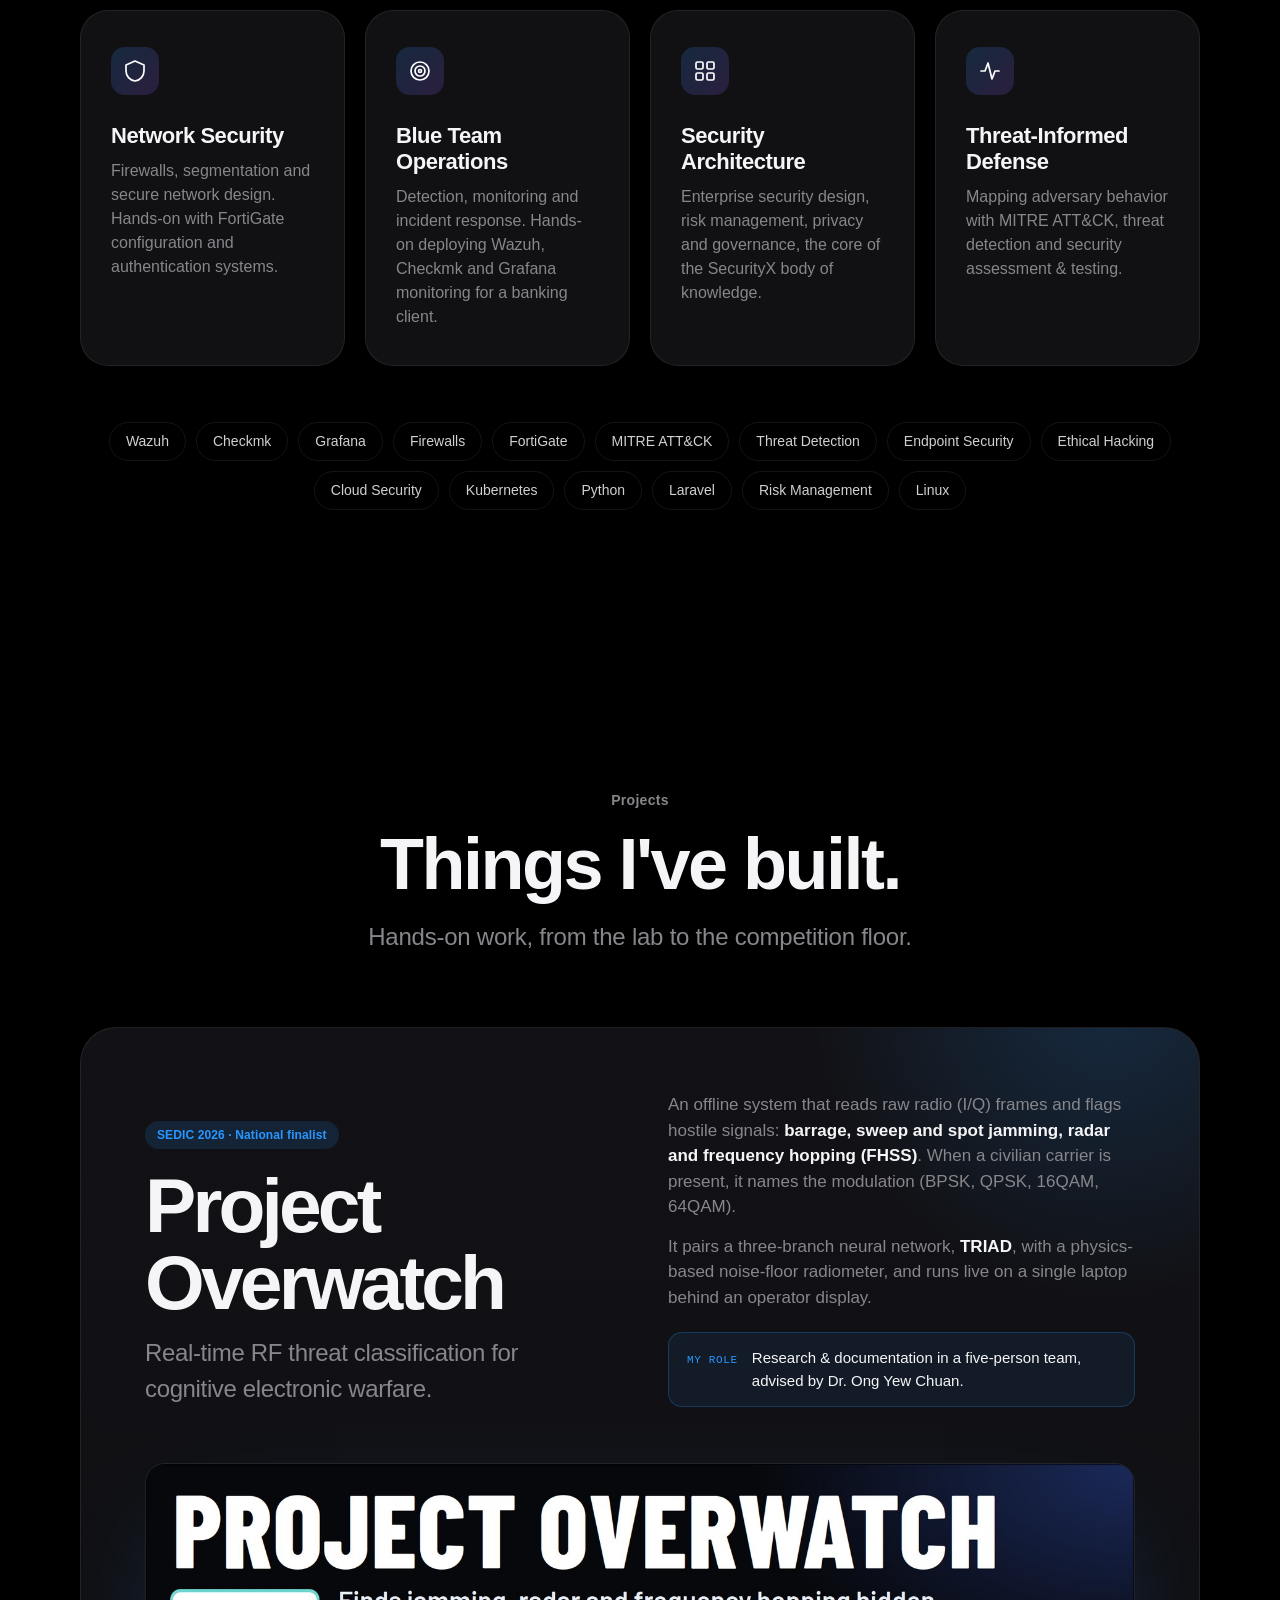
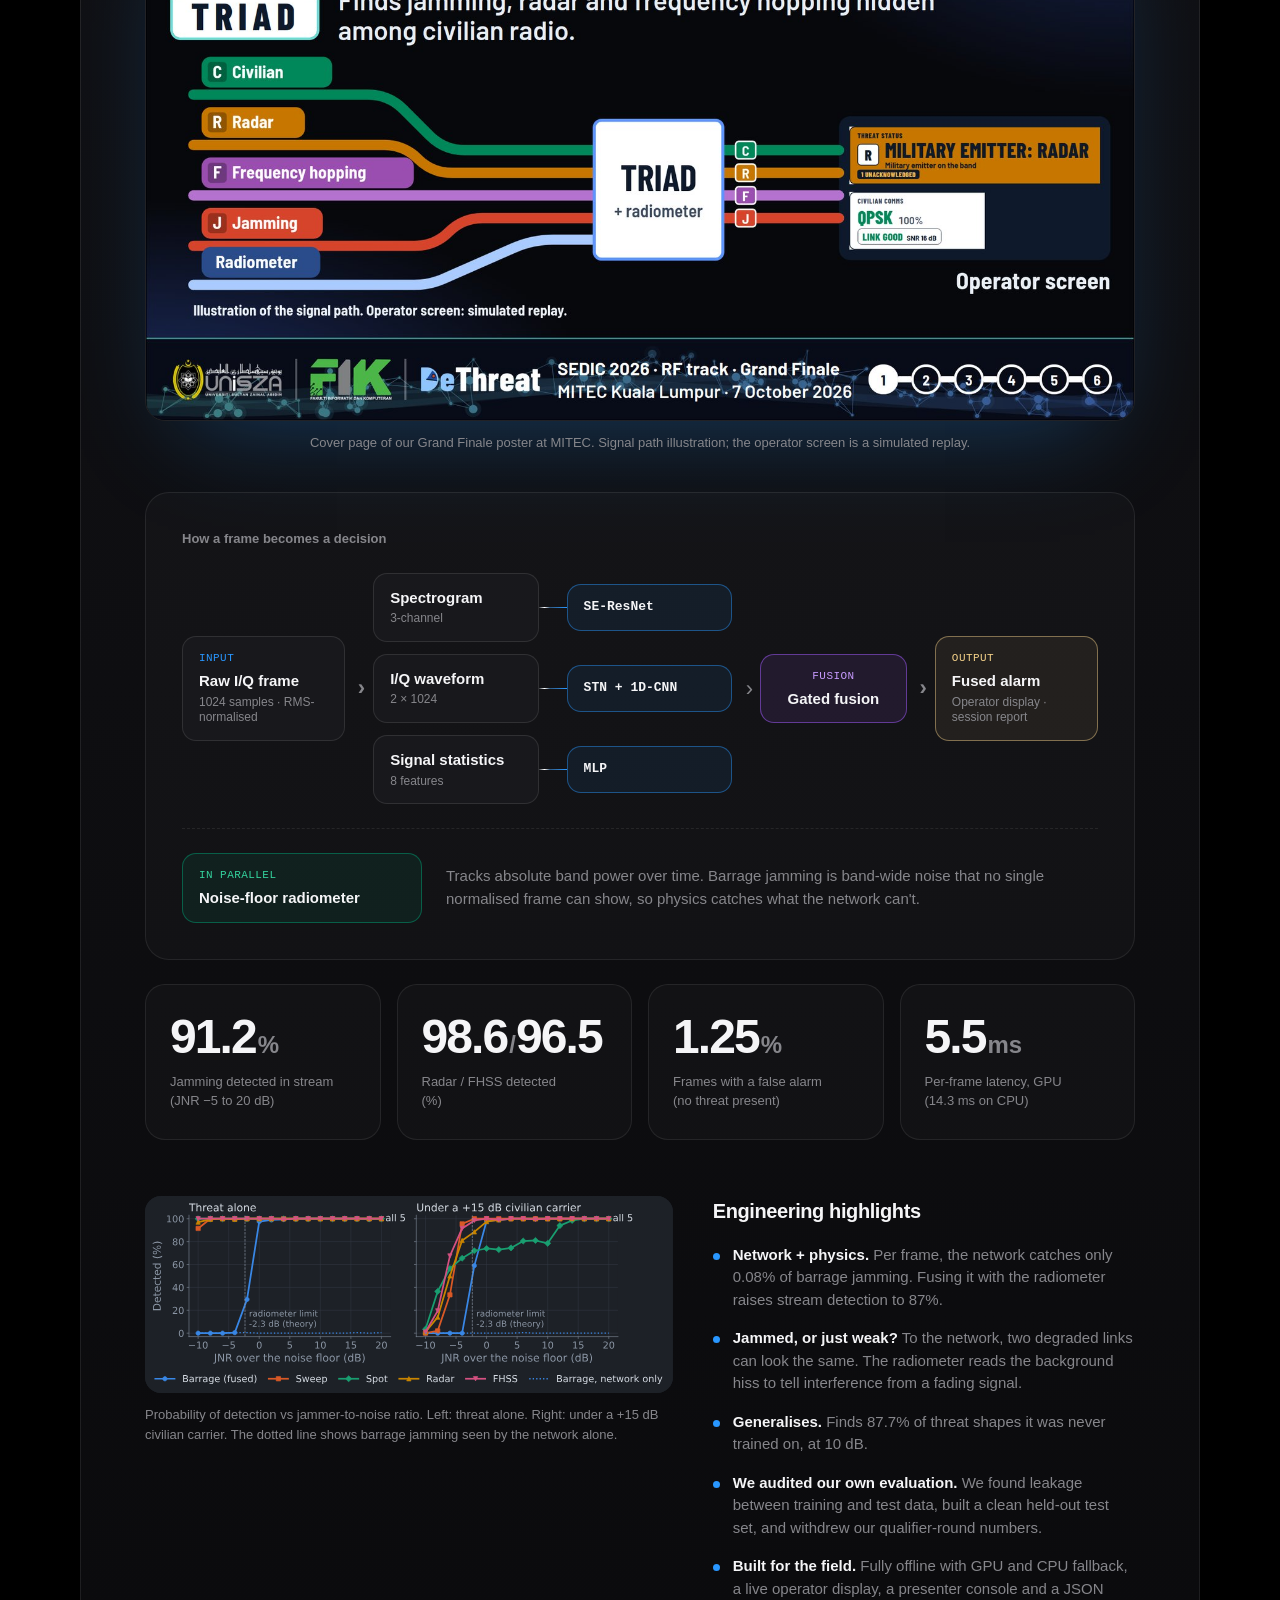
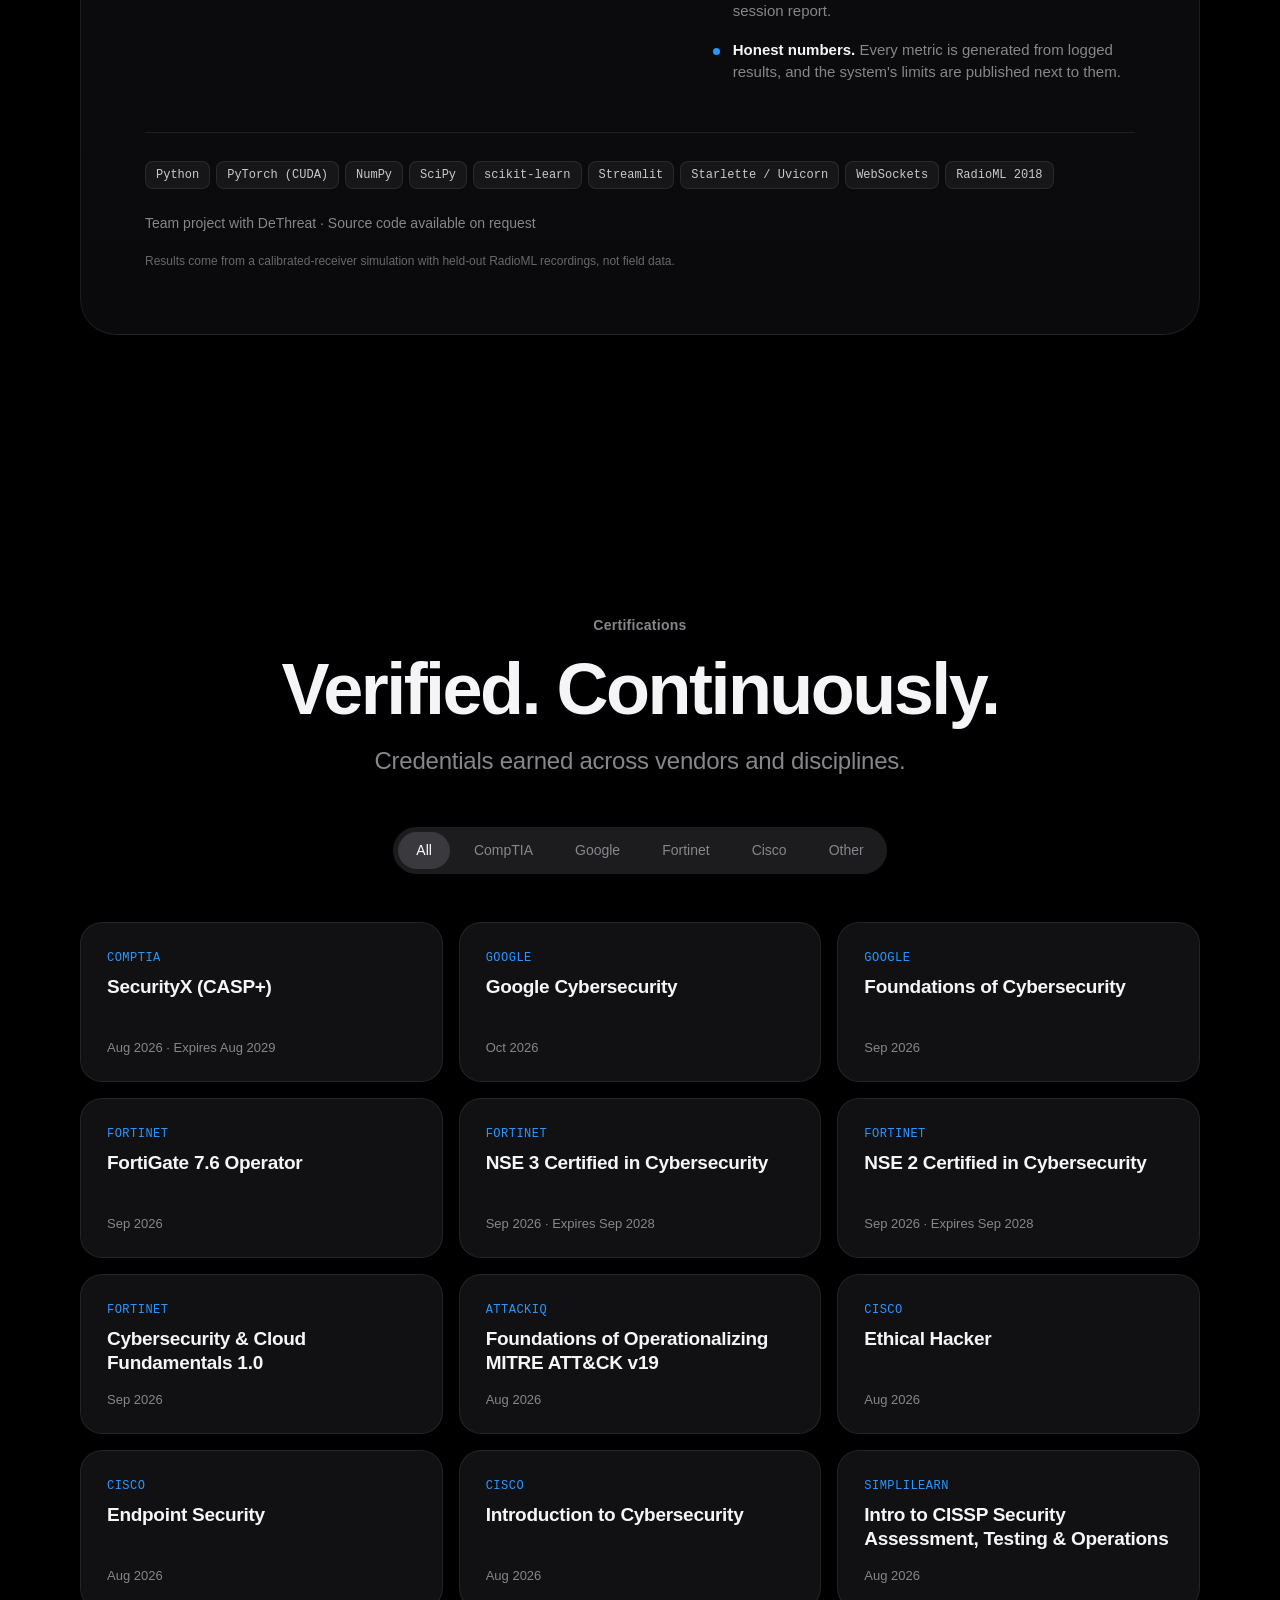
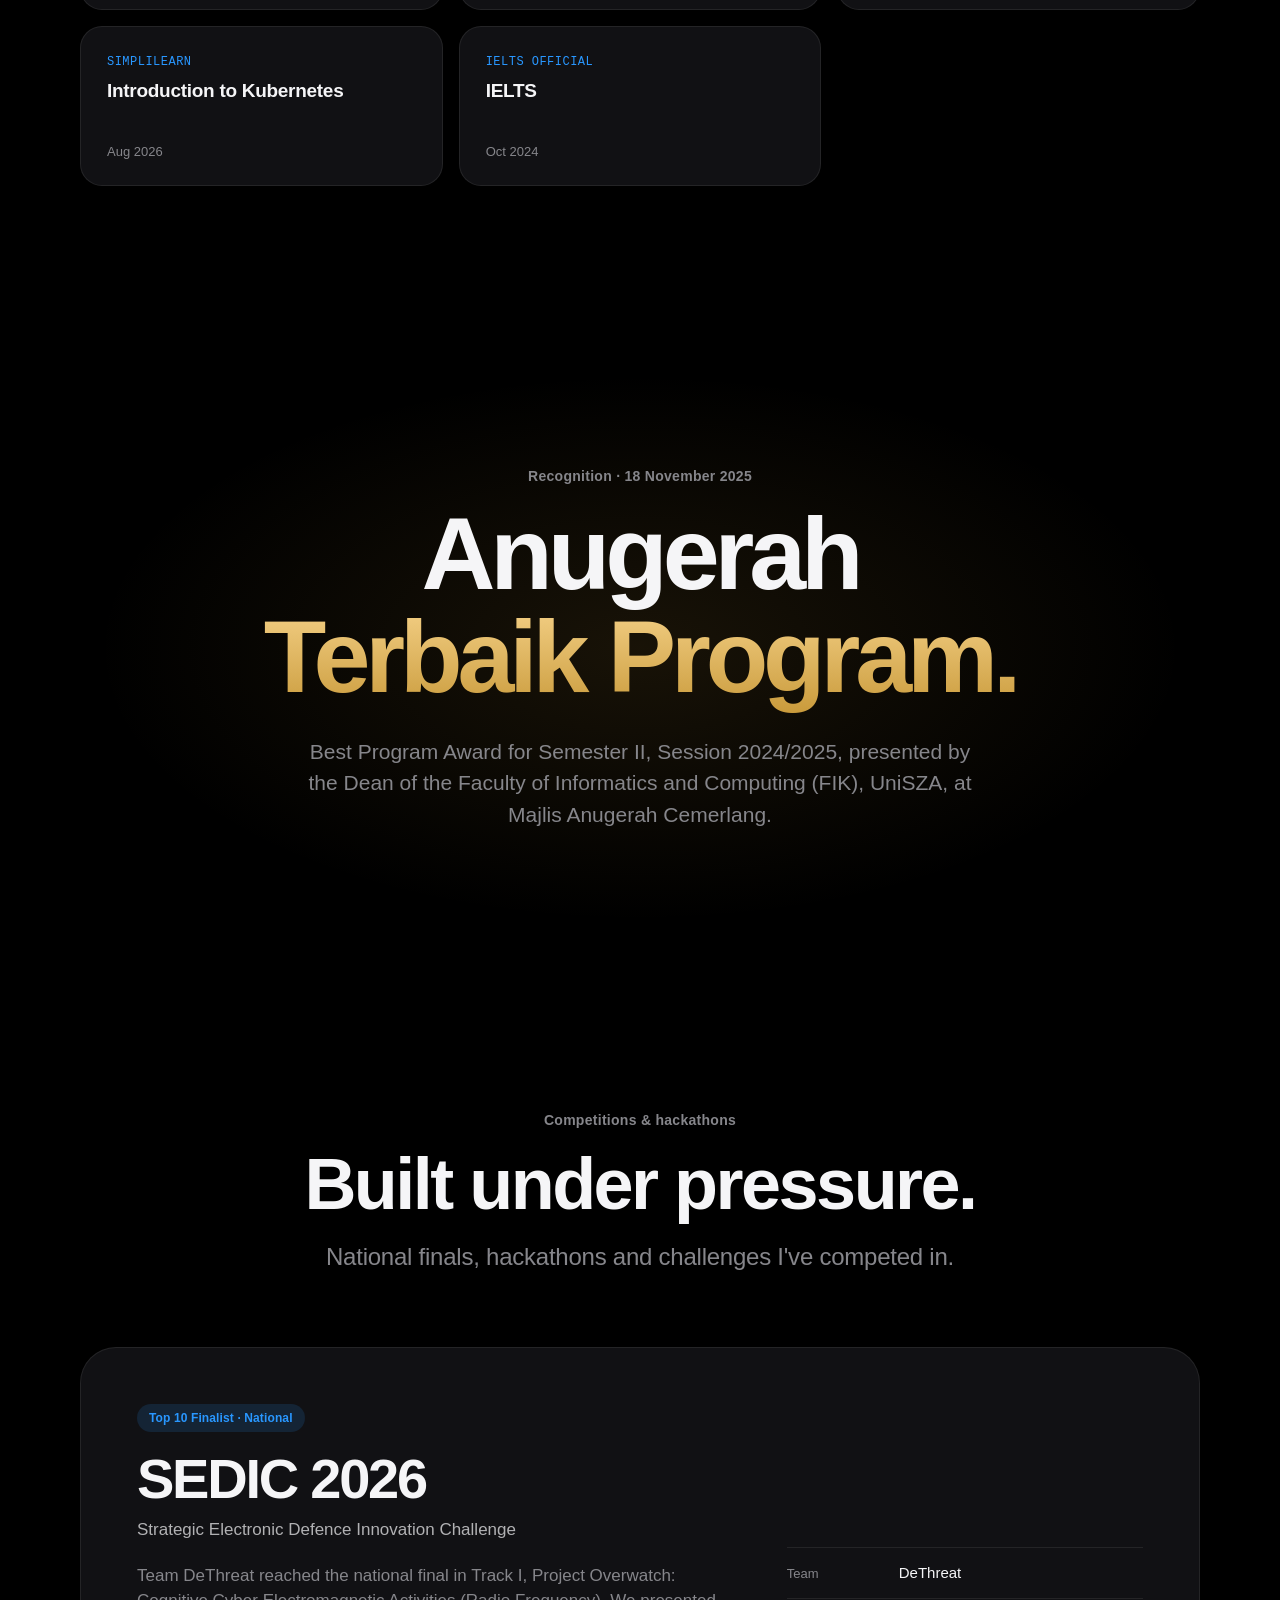
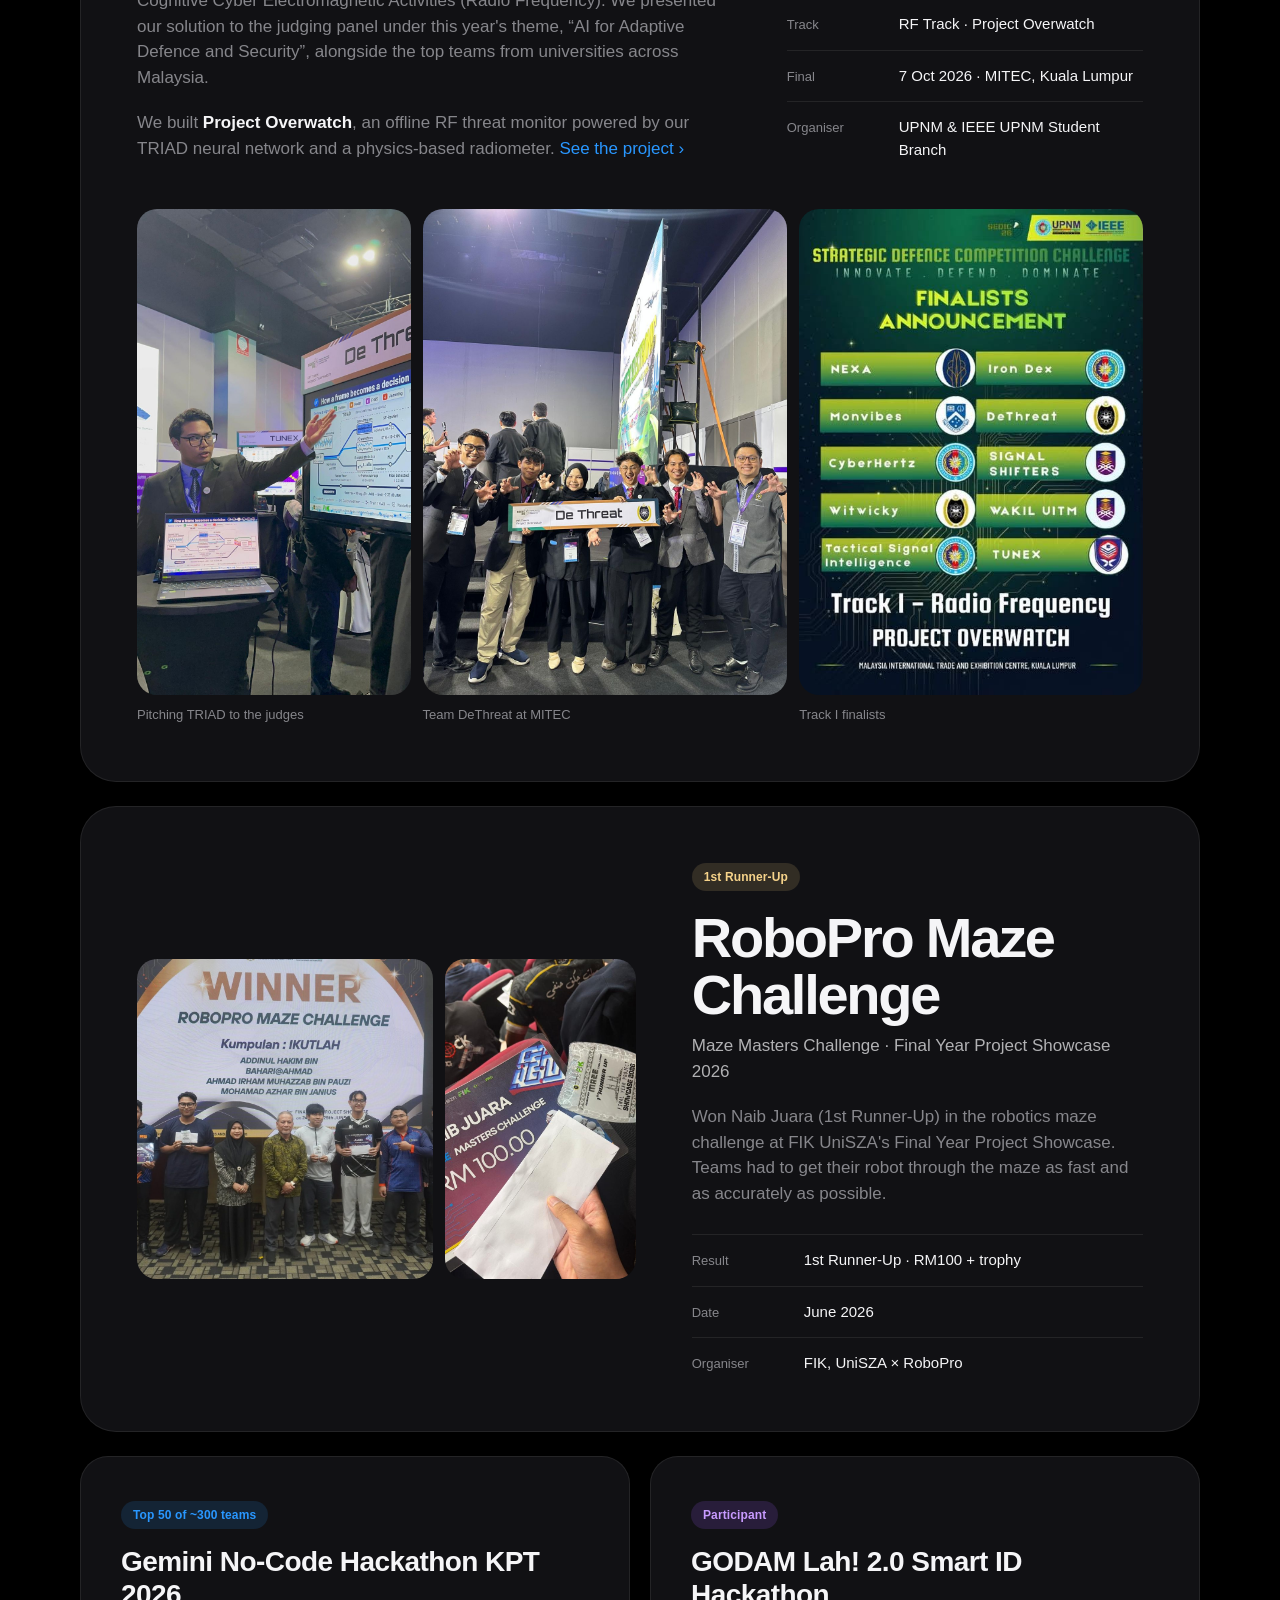
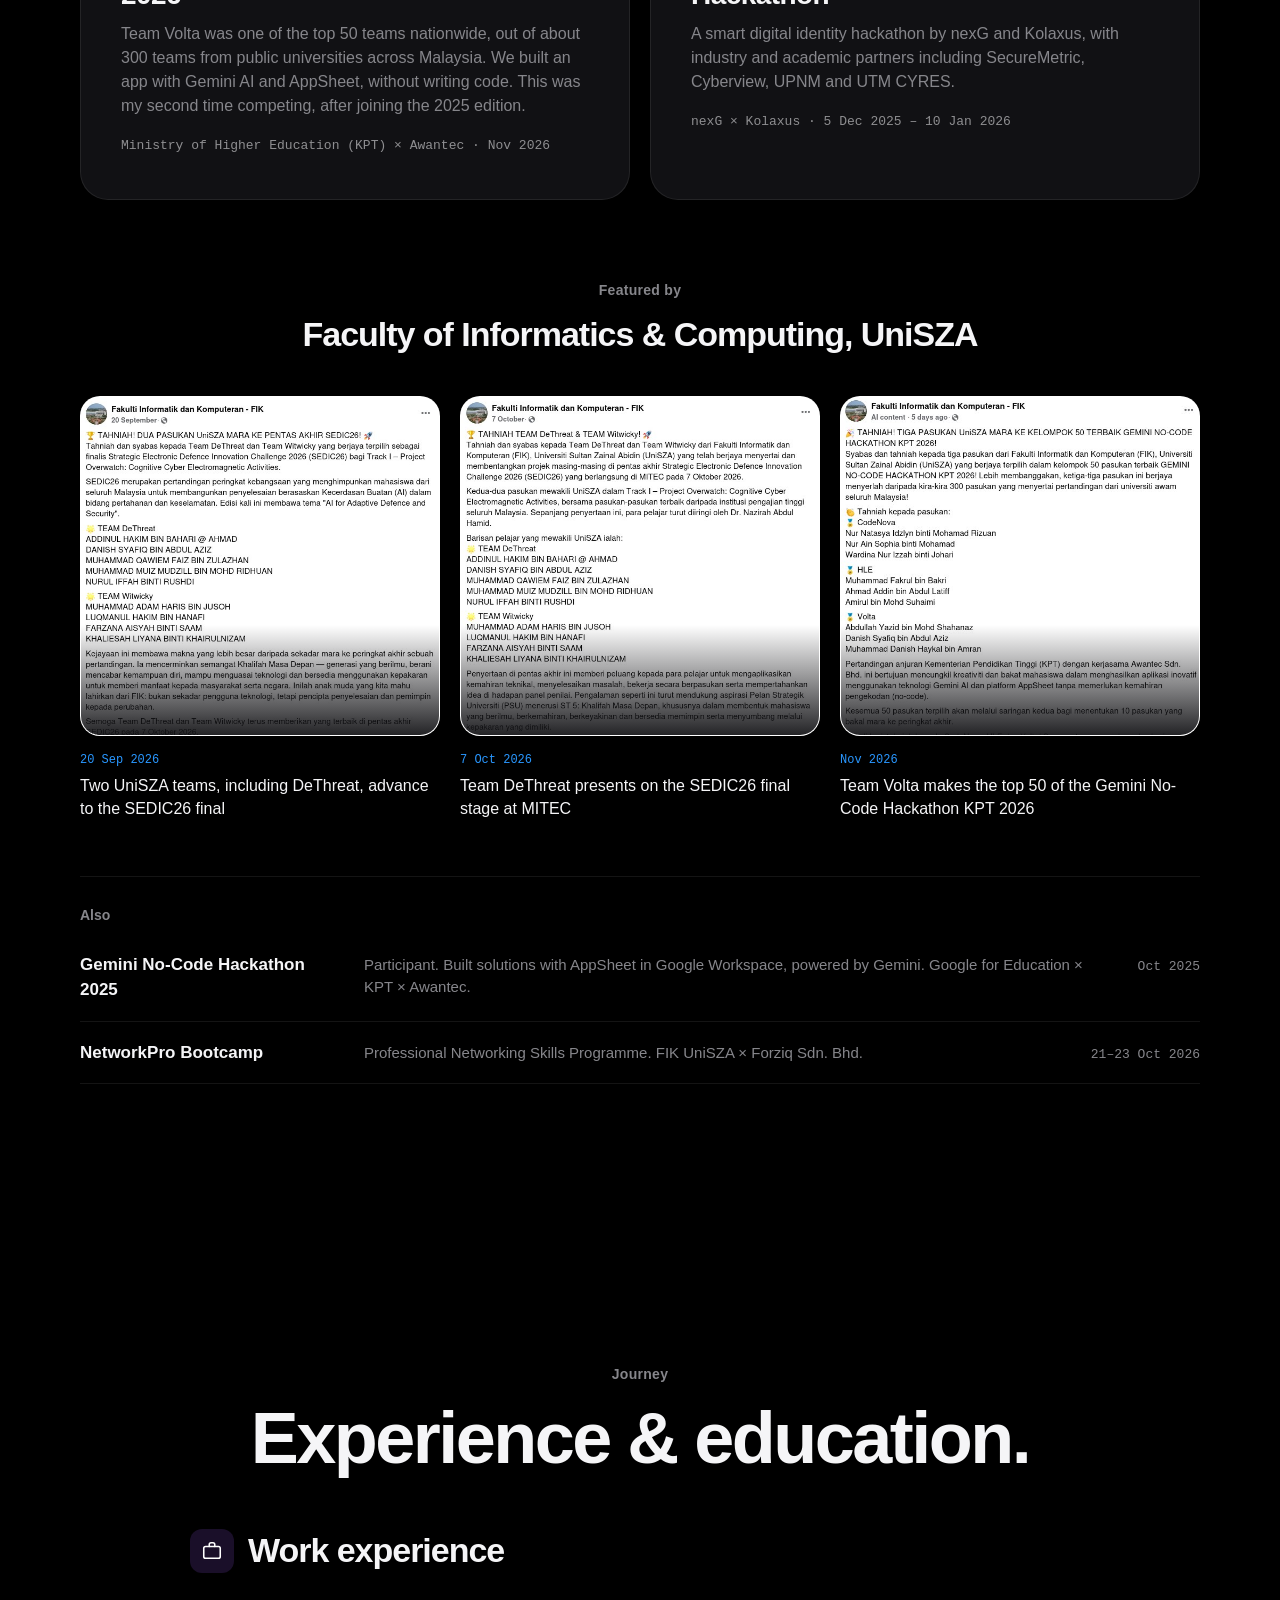
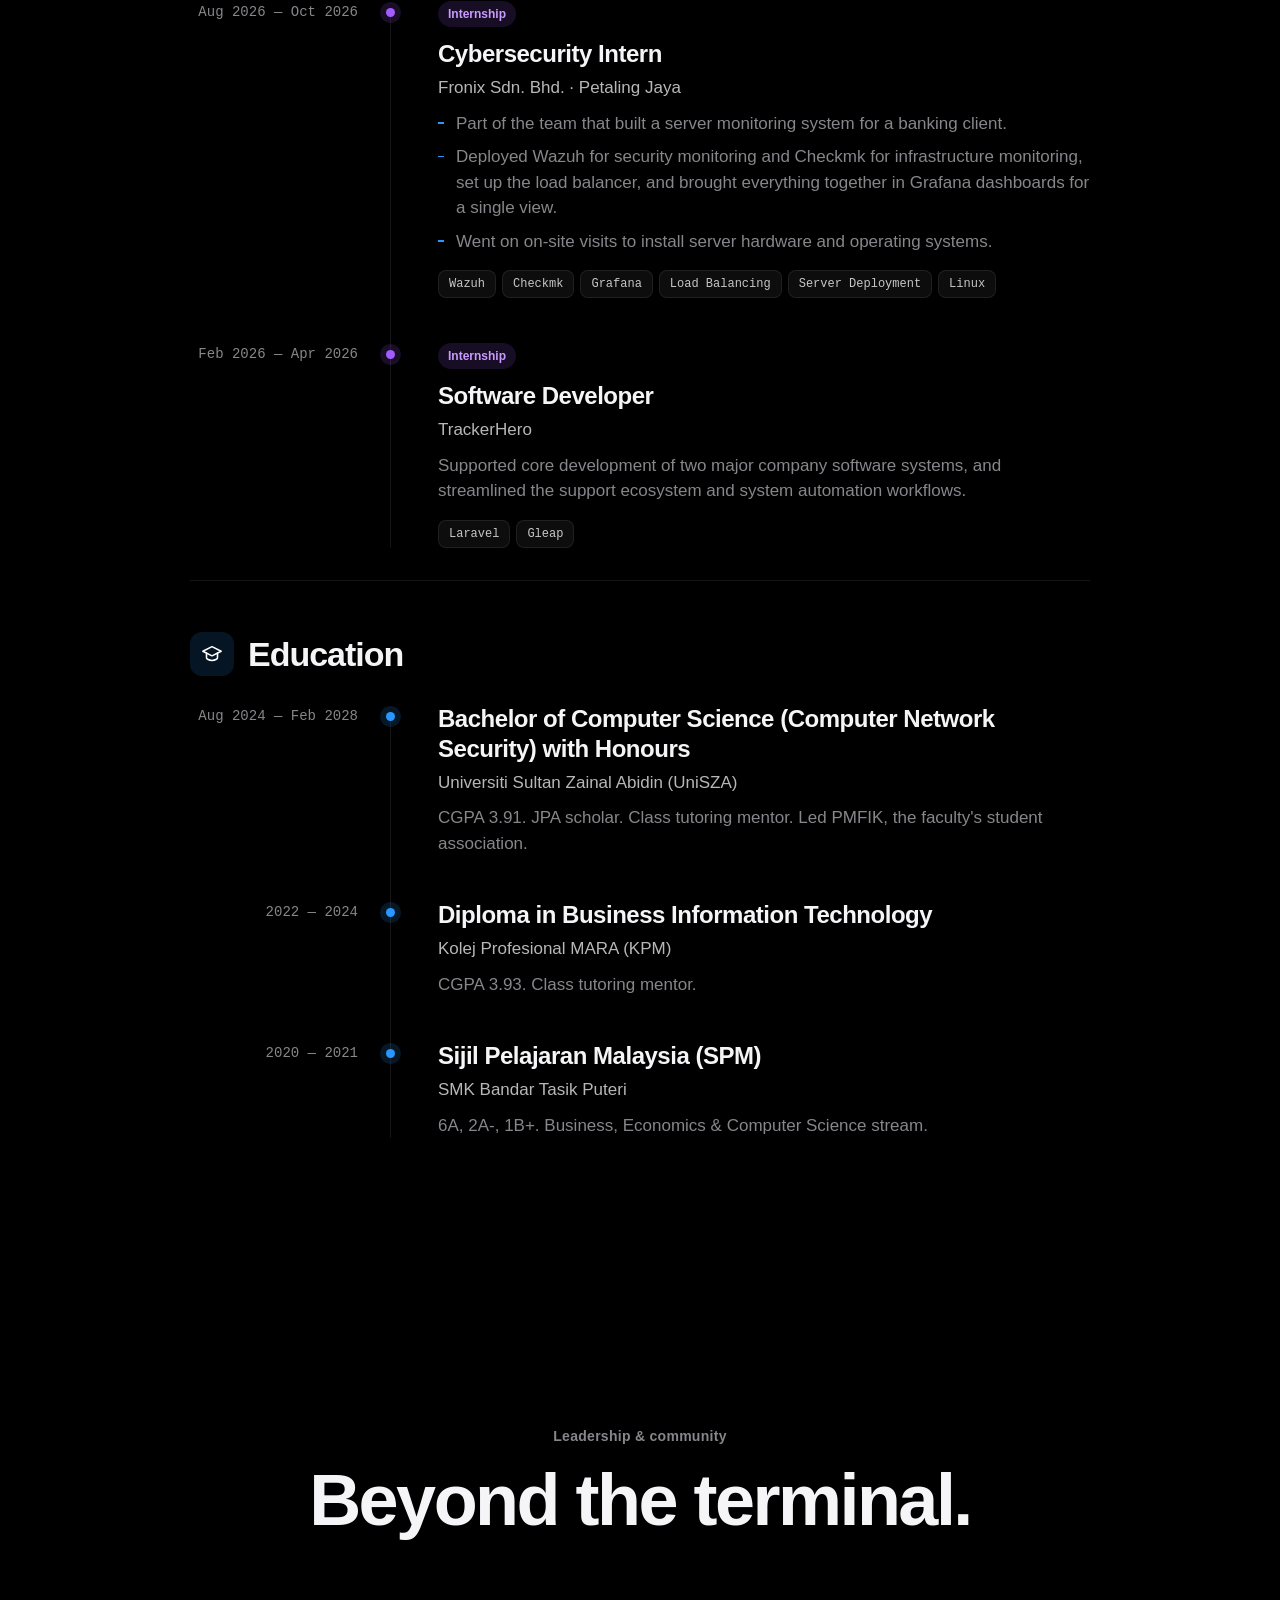
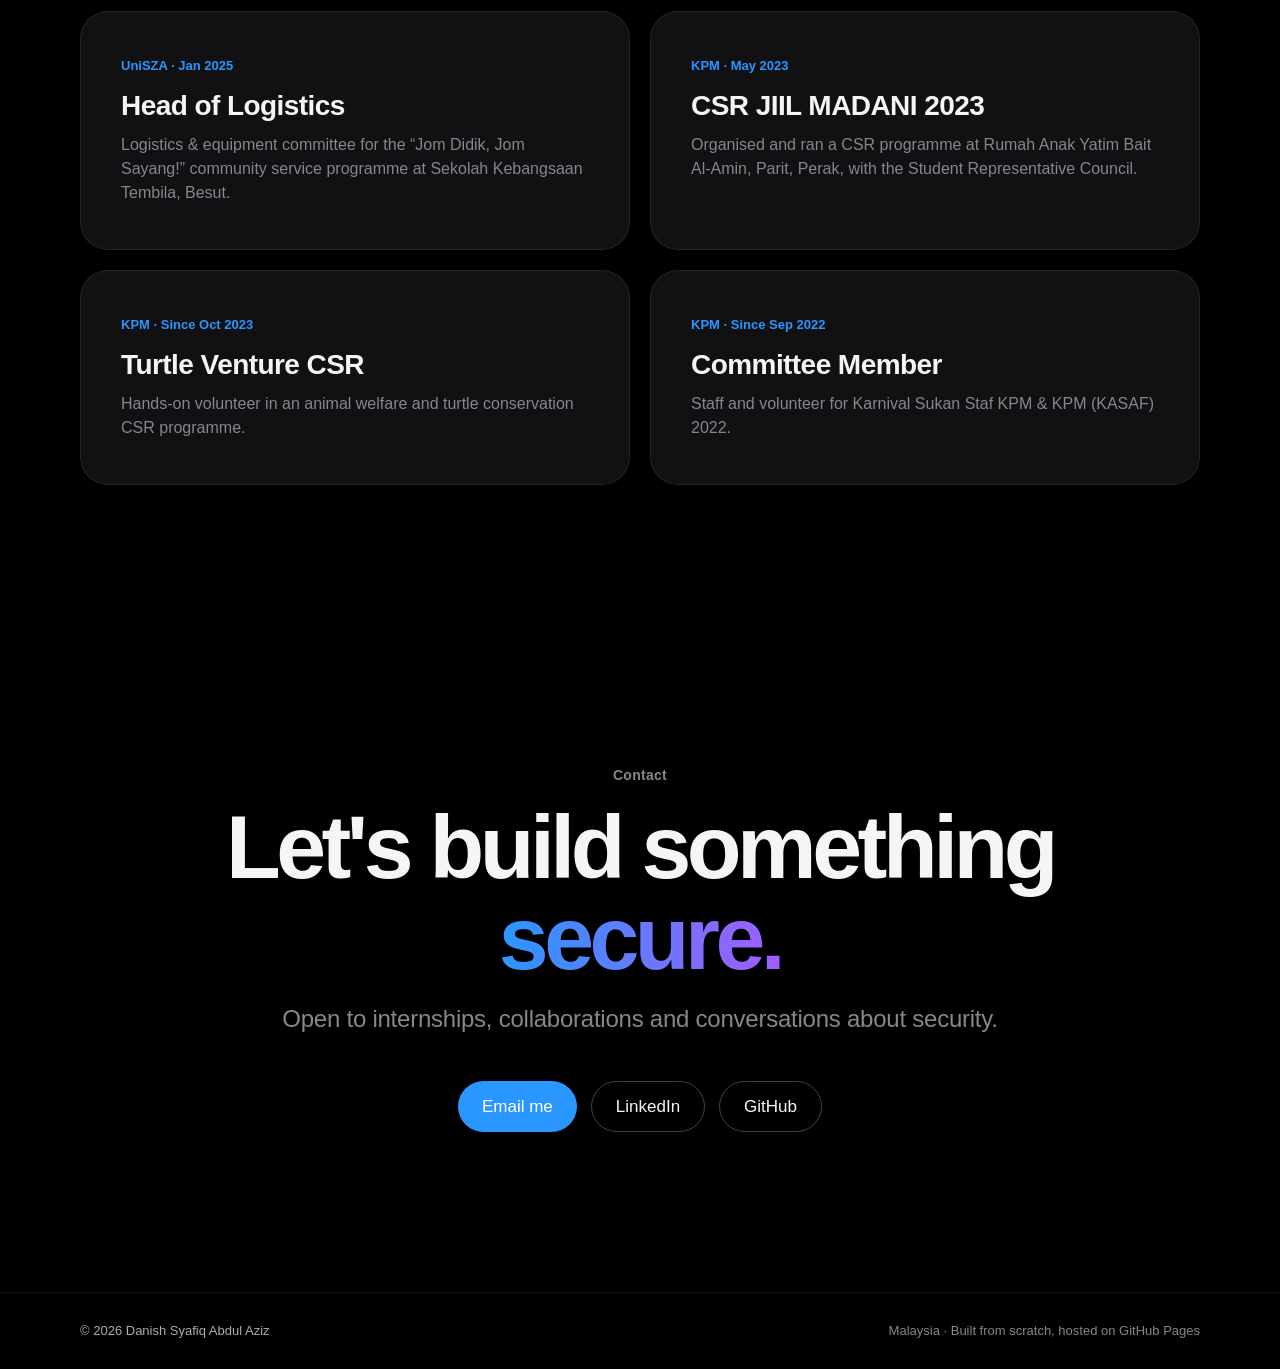
==== commit 004da12f: "Add files via upload" ====
--- a/index.html
+++ b/index.html
@@ -39,9 +39,6 @@
         <div class="grid"></div>
       </div>
       <div class="hero-content" id="heroContent">
-        <div class="avatar reveal">
-          <img src="images/profile.jpg" alt="Portrait of Danish Syafiq" width="160" height="160" />
-        </div>
         <p class="eyebrow reveal">Cybersecurity &middot; Network Security &middot; Blue Team</p>
         <h1 class="hero-title reveal">Danish Syafiq<span class="accent">.</span></h1>
         <p class="hero-sub reveal">
@@ -58,6 +55,10 @@
     <!-- ===== PINNED SCROLL STATEMENT ===== -->
     <section class="statement" id="about">
       <div class="statement-sticky">
+        <figure class="about-photo reveal">
+          <img src="images/portrait.jpg" alt="Portrait of Danish Syafiq" width="640" height="800" loading="lazy" />
+          <figcaption><strong>Danish Syafiq Abdul Aziz</strong><span>Malaysia &middot; UniSZA</span></figcaption>
+        </figure>
         <p class="statement-text" id="statementText">
           I'm a Computer Network Security student at UniSZA and a JPA scholar. I hold the CompTIA SecurityX certification, and I'm focused on blue team operations, network defense and security architecture. I want to build systems that are secure by design, not by accident.
         </p>
--- a/style.css
+++ b/style.css
@@ -144,20 +144,6 @@
   -webkit-mask-image: radial-gradient(ellipse at center, #000 10%, transparent 70%);
 }
 .hero-content { position: relative; will-change: transform, opacity; }
-.avatar {
-  position: relative; width: 148px; height: 148px; margin: 0 auto 28px;
-  border-radius: 50%; padding: 3px;
-  background: conic-gradient(from 210deg, var(--blue), var(--purple), #34d39e, var(--blue));
-  box-shadow: 0 0 60px -10px rgba(41,151,255,.55);
-}
-.avatar::after {
-  content: ""; position: absolute; inset: -10px; border-radius: 50%;
-  border: 1px solid rgba(41,151,255,.25); animation: pulse 4s ease-out infinite;
-}
-.avatar img {
-  display: block; width: 100%; height: 100%; border-radius: 50%; object-fit: cover;
-  border: 3px solid #000; background: #111;
-}
 .hero-title {
   font-size: clamp(56px, 11vw, 140px);
   font-weight: 700;
@@ -187,12 +173,21 @@
 /* ---------- Pinned statement ---------- */
 .statement { position: relative; }
 .statement-sticky {
-  min-height: 80vh;
-  display: grid; place-items: center; padding: 140px 24px;
-}
+  width: min(1120px, 100% - 48px); margin-inline: auto;
+  display: grid; grid-template-columns: 340px 1fr; gap: 72px; align-items: center;
+  padding: 140px 0;
+}
+.about-photo { margin: 0; }
+.about-photo img {
+  display: block; width: 100%; height: auto; aspect-ratio: 4 / 5; object-fit: cover;
+  border-radius: 28px; border: 1px solid var(--line);
+  box-shadow: 0 40px 90px -40px rgba(41,151,255,.45);
+}
+.about-photo figcaption { margin-top: 18px; display: grid; gap: 2px; }
+.about-photo figcaption strong { font-size: 17px; font-weight: 600; }
+.about-photo figcaption span { font-size: 14px; color: var(--muted); }
 .statement-text {
-  max-width: 980px;
-  font-size: clamp(30px, 4.6vw, 60px);
+  font-size: clamp(28px, 3.4vw, 46px);
   font-weight: 700; letter-spacing: -0.035em; line-height: 1.12;
 }
 .statement-text .w {
@@ -499,8 +494,8 @@
 
 /* ---------- Timeline groups ---------- */
 .tl-group { max-width: 900px; margin-inline: auto; }
-.tl-group + .tl-group { margin-top: 48px; padding-top: 64px; border-top: 1px solid var(--line); }
-.tl-group-head { display: flex; align-items: center; gap: 14px; margin-bottom: 44px; }
+.tl-group + .tl-group { margin-top: 24px; padding-top: 48px; border-top: 1px solid var(--line); }
+.tl-group-head { display: flex; align-items: center; gap: 14px; margin-bottom: 24px; }
 .tl-group-icon {
   width: 44px; height: 44px; border-radius: 12px; display: grid; place-items: center;
   background: rgba(41,151,255,.14);
@@ -560,6 +555,7 @@
   .comp-feature .comp-media { order: -1; }
   .comp-feature.flip .comp-text { order: 0; }
   .stacked-text { grid-template-columns: 1fr; gap: 8px; }
+  .statement-sticky { grid-template-columns: 260px 1fr; gap: 48px; }
   .press-grid { grid-template-columns: 1fr 1fr; }
   .project { padding: 44px; }
   .project-intro, .project-split { grid-template-columns: 1fr; gap: 28px; }
@@ -572,8 +568,7 @@
 @media (max-width: 760px) {
   .section { padding: 96px 0; }
   .nav-toggle { display: block; }
-  .avatar { width: 116px; height: 116px; margin-bottom: 22px; }
-  .tl-group-head { margin-bottom: 32px; }
+  .tl-group-head { margin-bottom: 20px; }
   .nav-links {
     position: fixed; top: 52px; left: 0; right: 0;
     flex-direction: column; align-items: flex-start; gap: 0;
@@ -618,7 +613,10 @@
   .tl-item { grid-template-columns: 1fr; gap: 8px; padding-left: 32px; padding-bottom: 48px; }
   .tl-item::before { left: 0; }
   .tl-date { text-align: left; padding: 0; }
-  .statement-sticky { min-height: auto; padding: 96px 24px; }
+  .statement-sticky { grid-template-columns: 1fr; gap: 36px; padding: 96px 0; }
+  .about-photo { display: grid; grid-template-columns: 120px 1fr; gap: 18px; align-items: center; }
+  .about-photo img { border-radius: 20px; aspect-ratio: 1; object-position: 50% 15%; }
+  .about-photo figcaption { margin-top: 0; }
 }
 
 @media (prefers-reduced-motion: reduce) {
@@ -630,3 +628,7 @@
 
 /* purple timeline dots for work experience */
 .tl-group:first-of-type .tl-item::before { background: var(--purple); box-shadow: 0 0 0 6px rgba(163,92,255,.15); }
+
+/* Journey: tighter header-to-content spacing */
+#journey .section-head { margin-bottom: 48px; }
+.tl-group .tl-item { padding-bottom: 44px; }
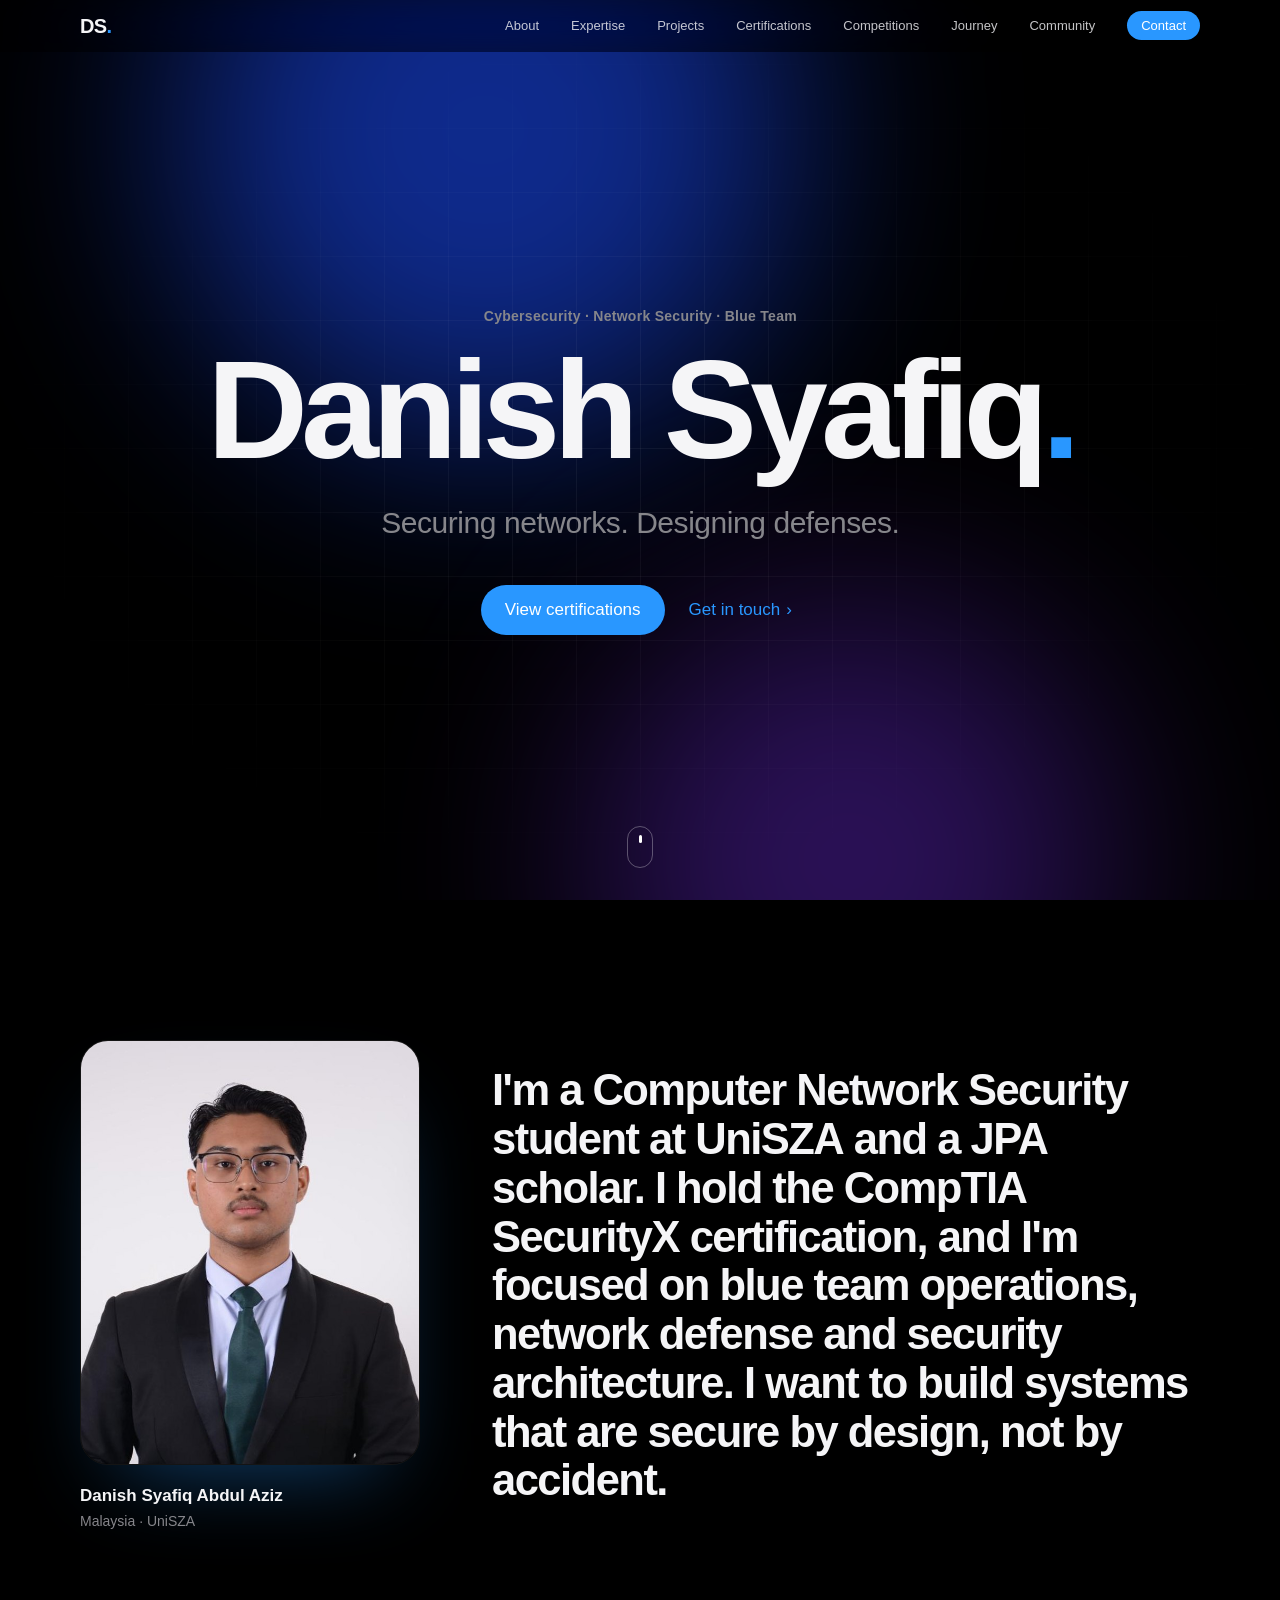
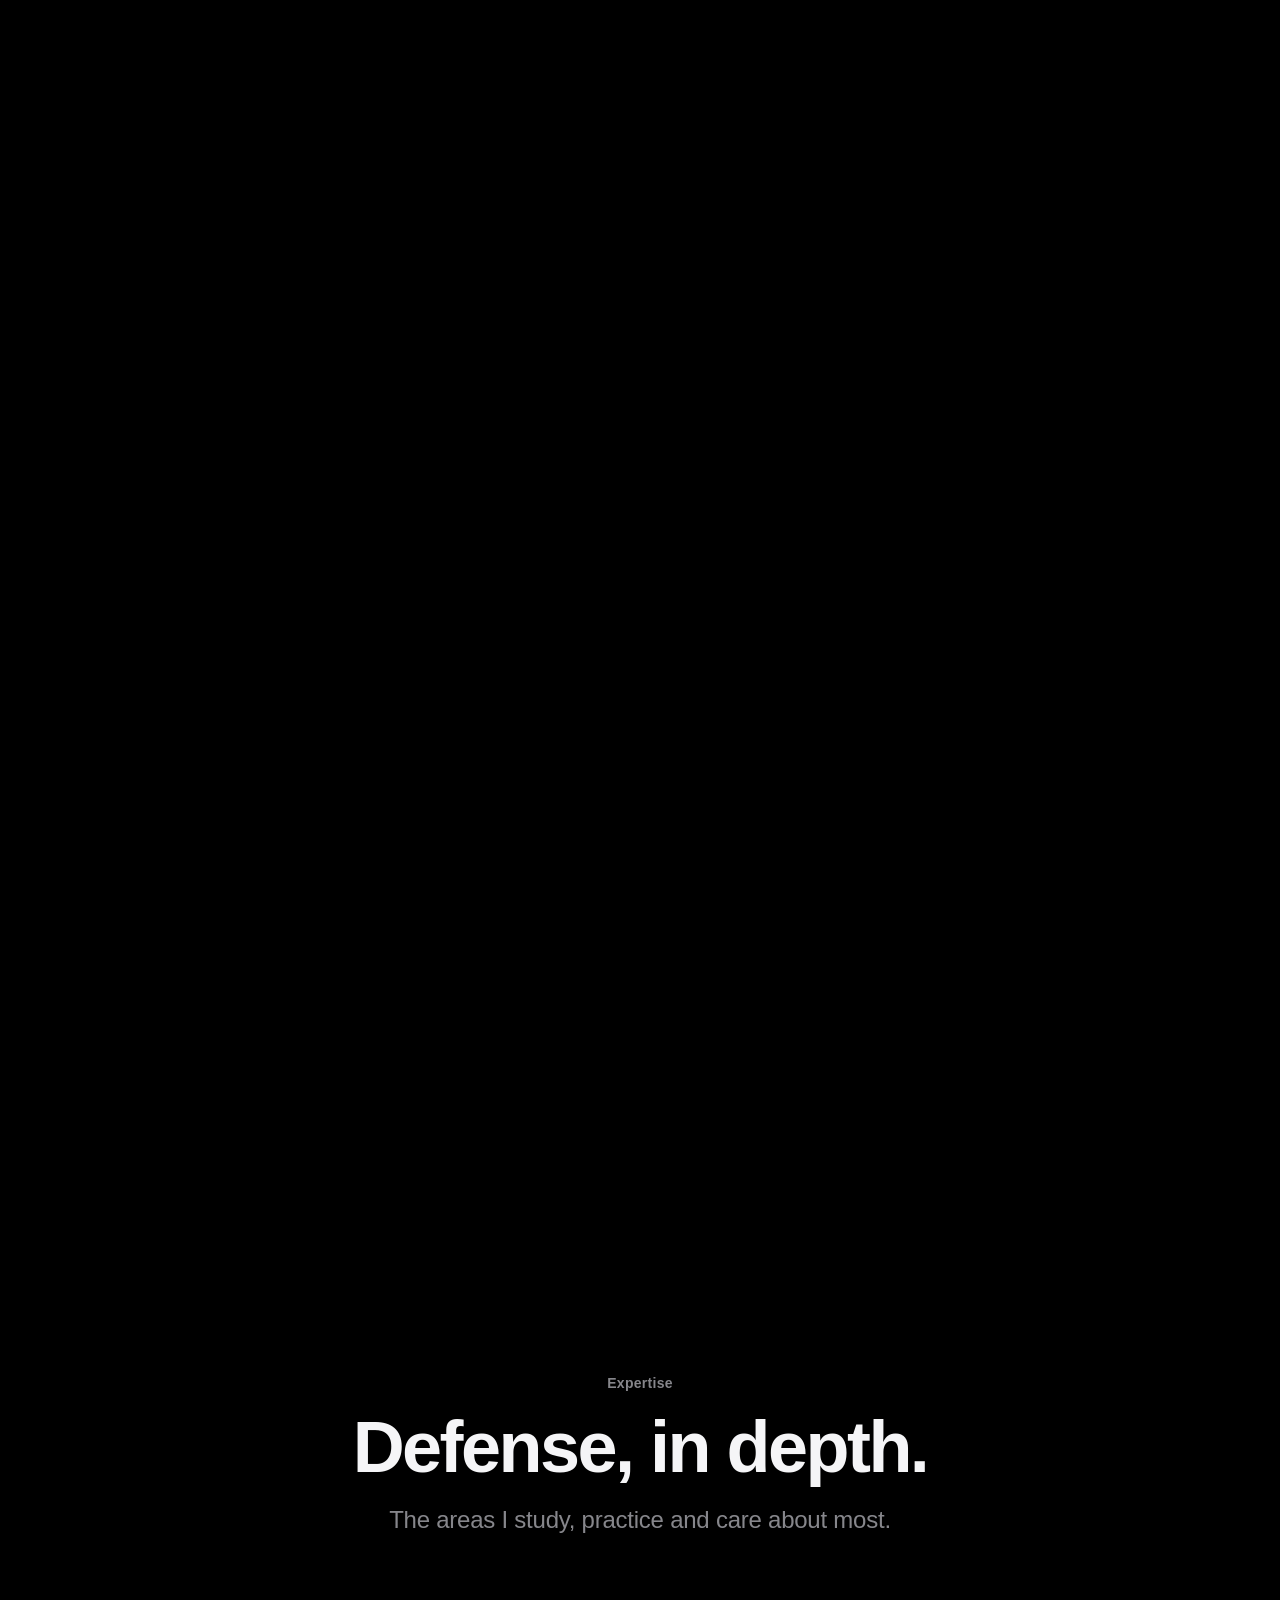
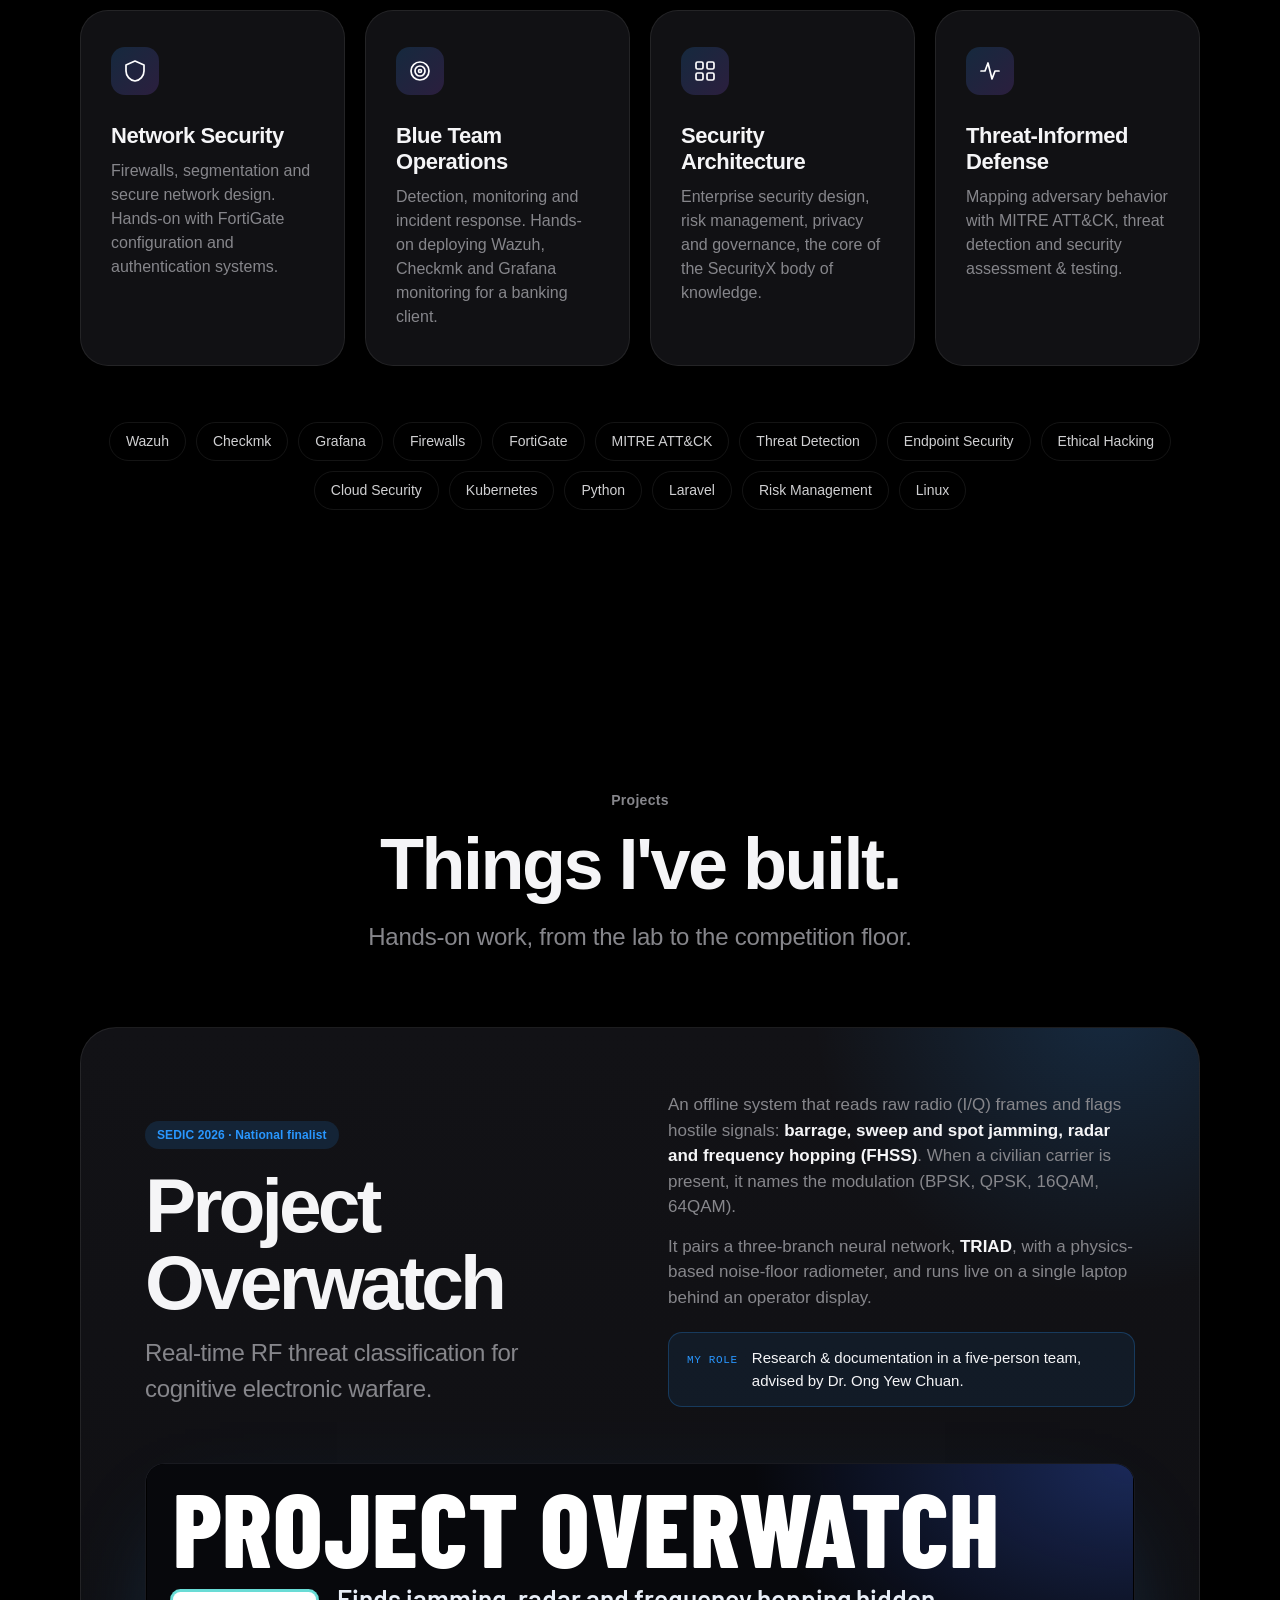
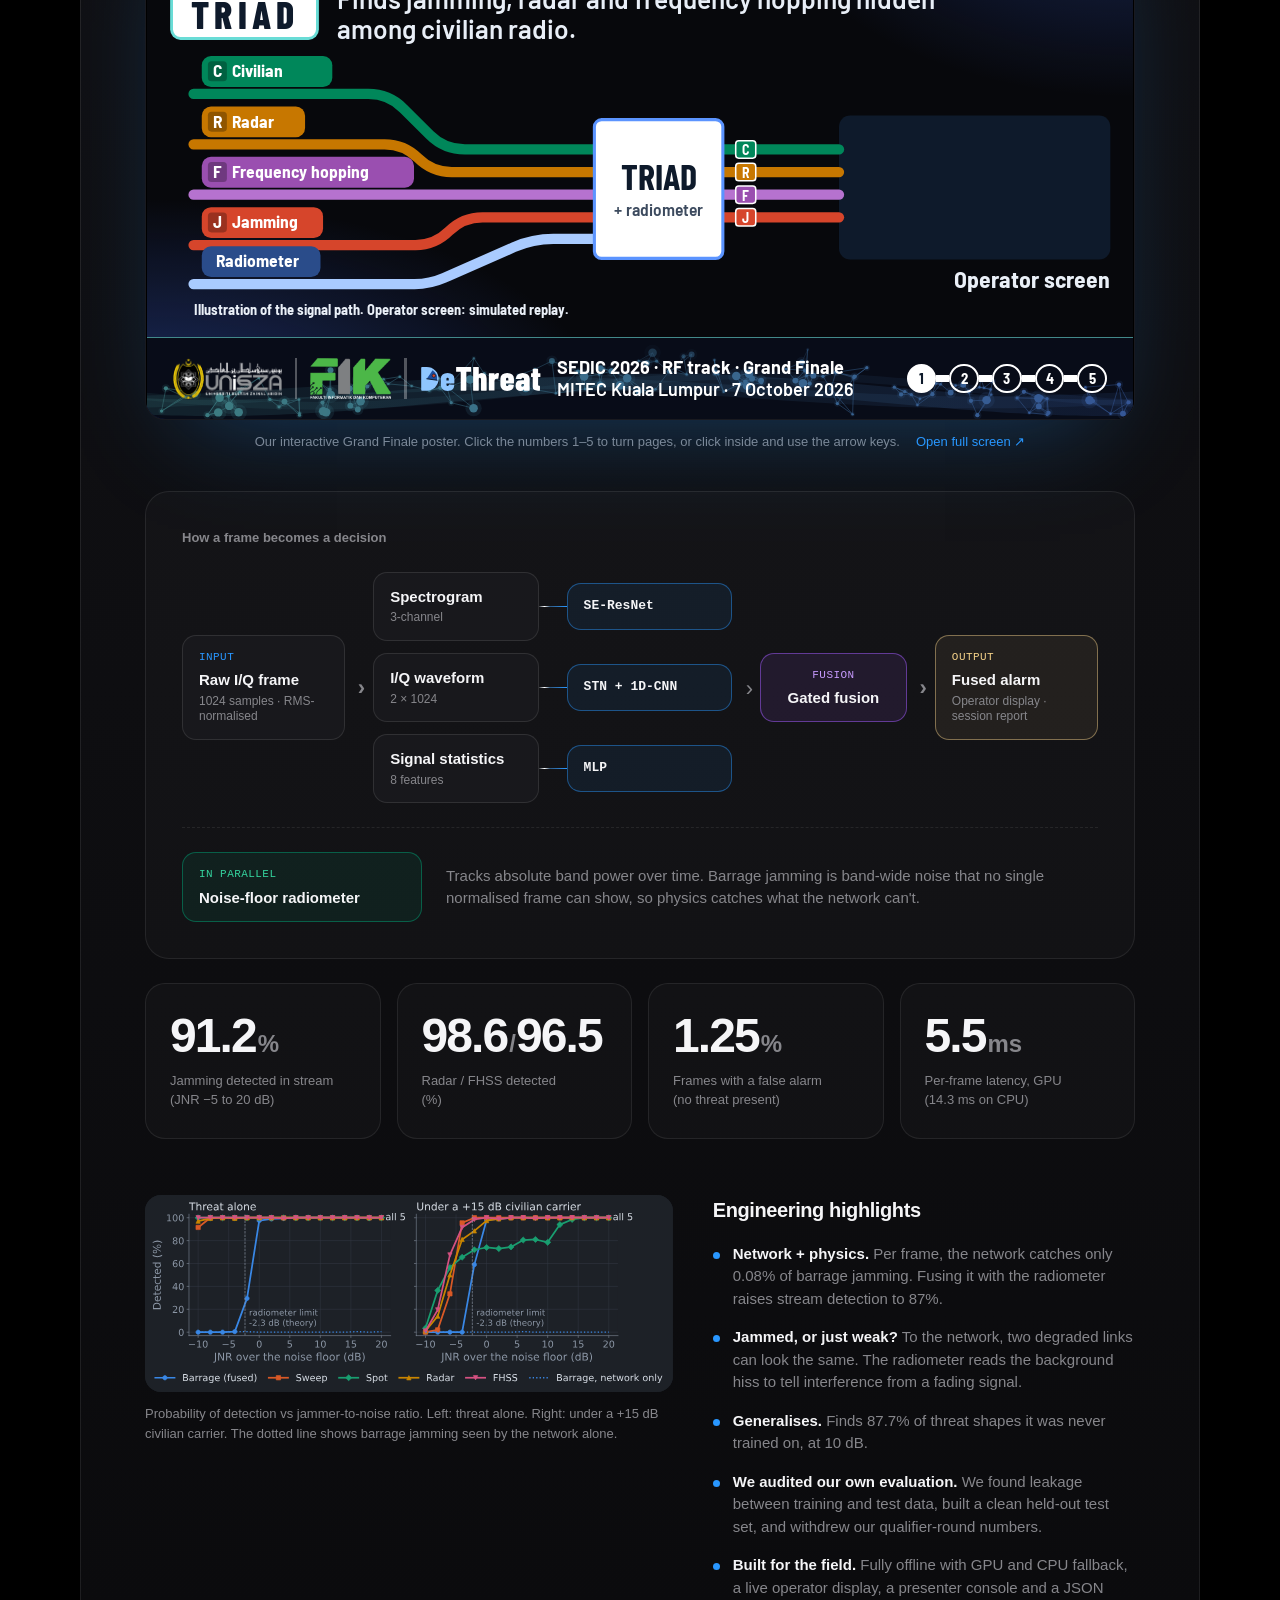
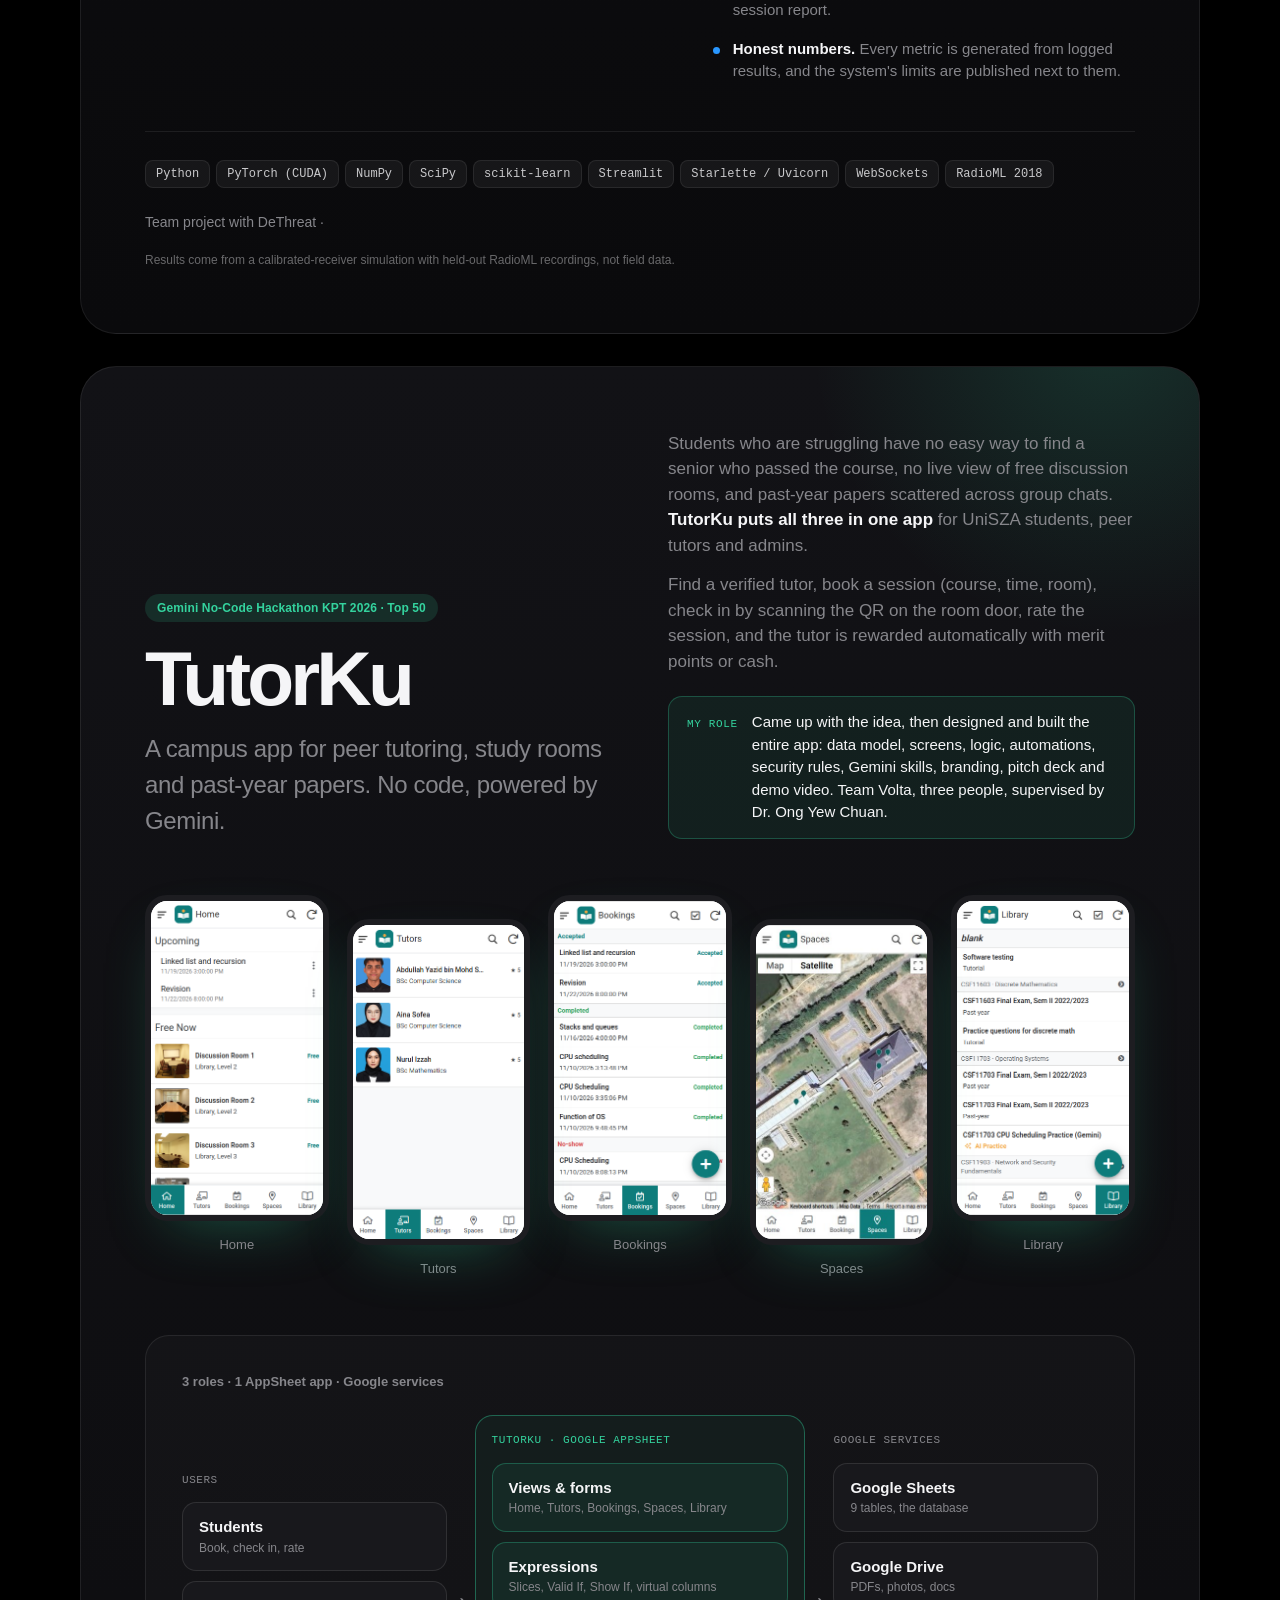
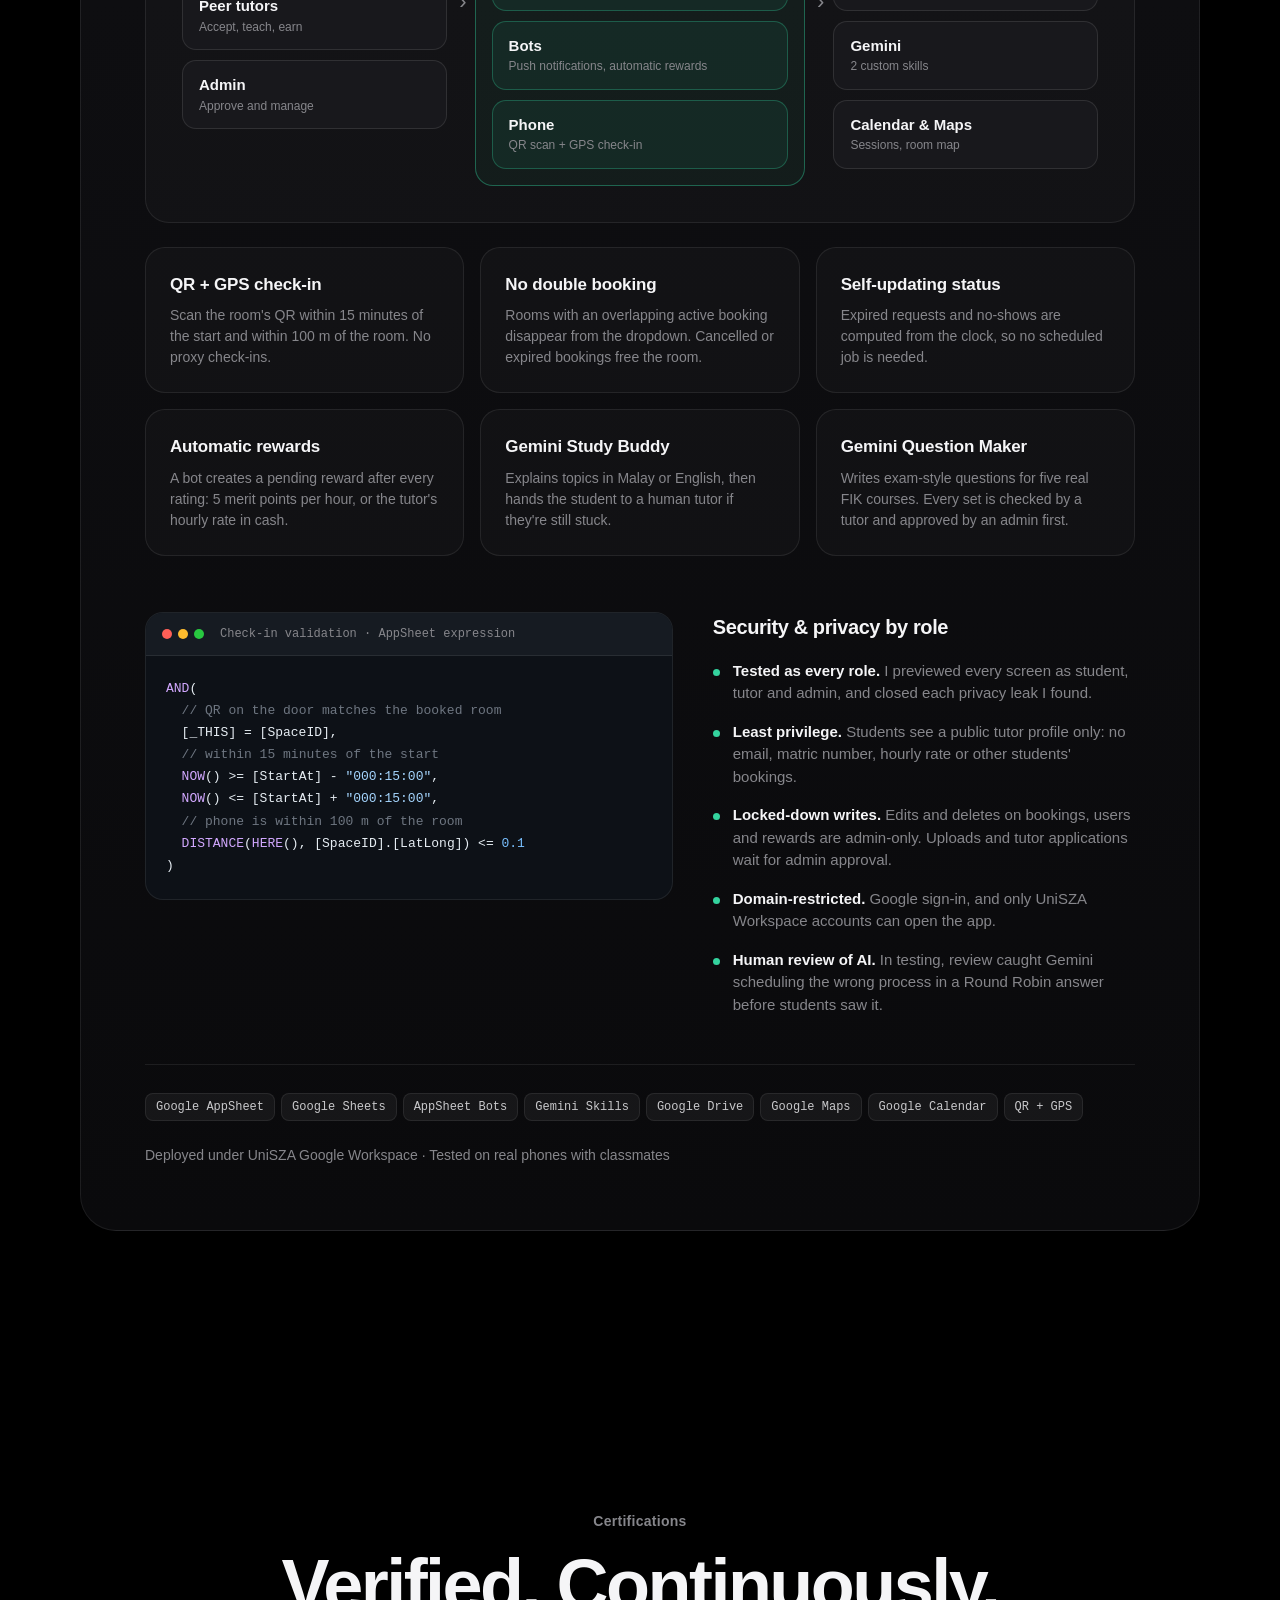
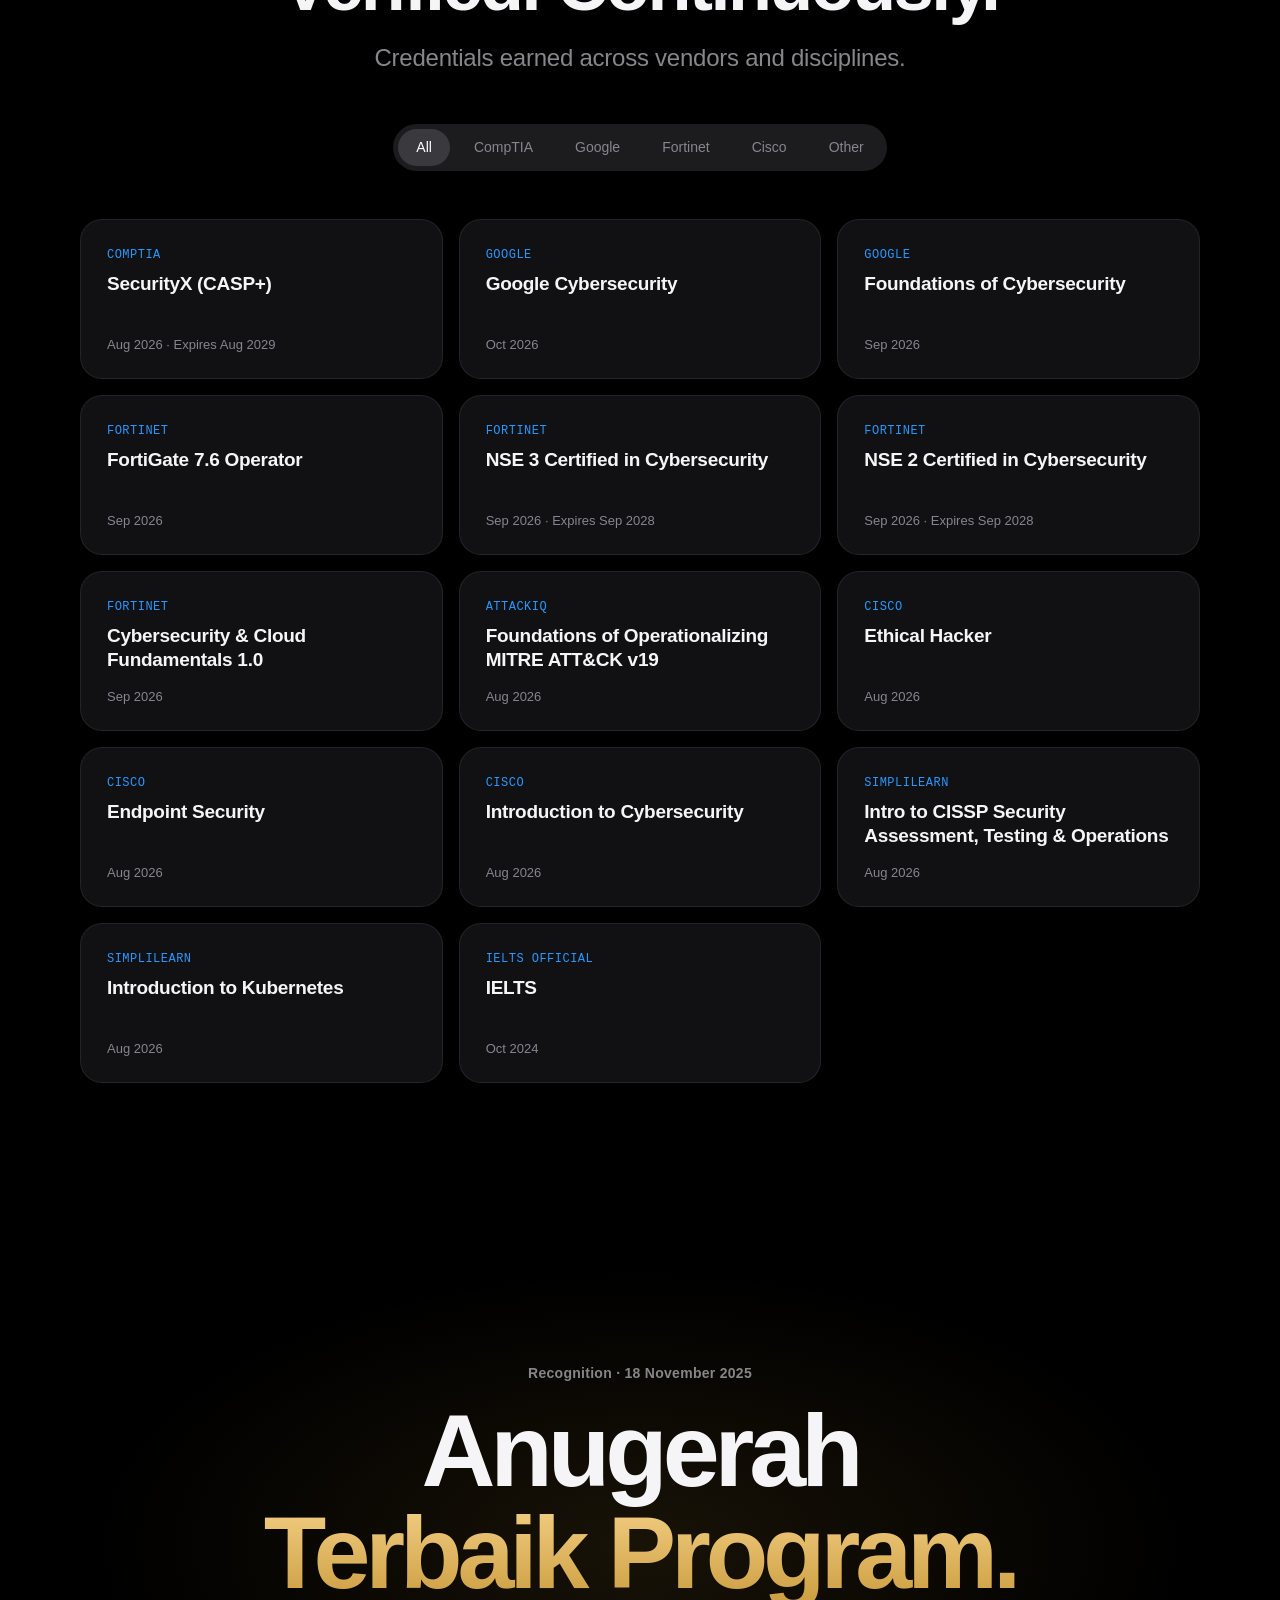
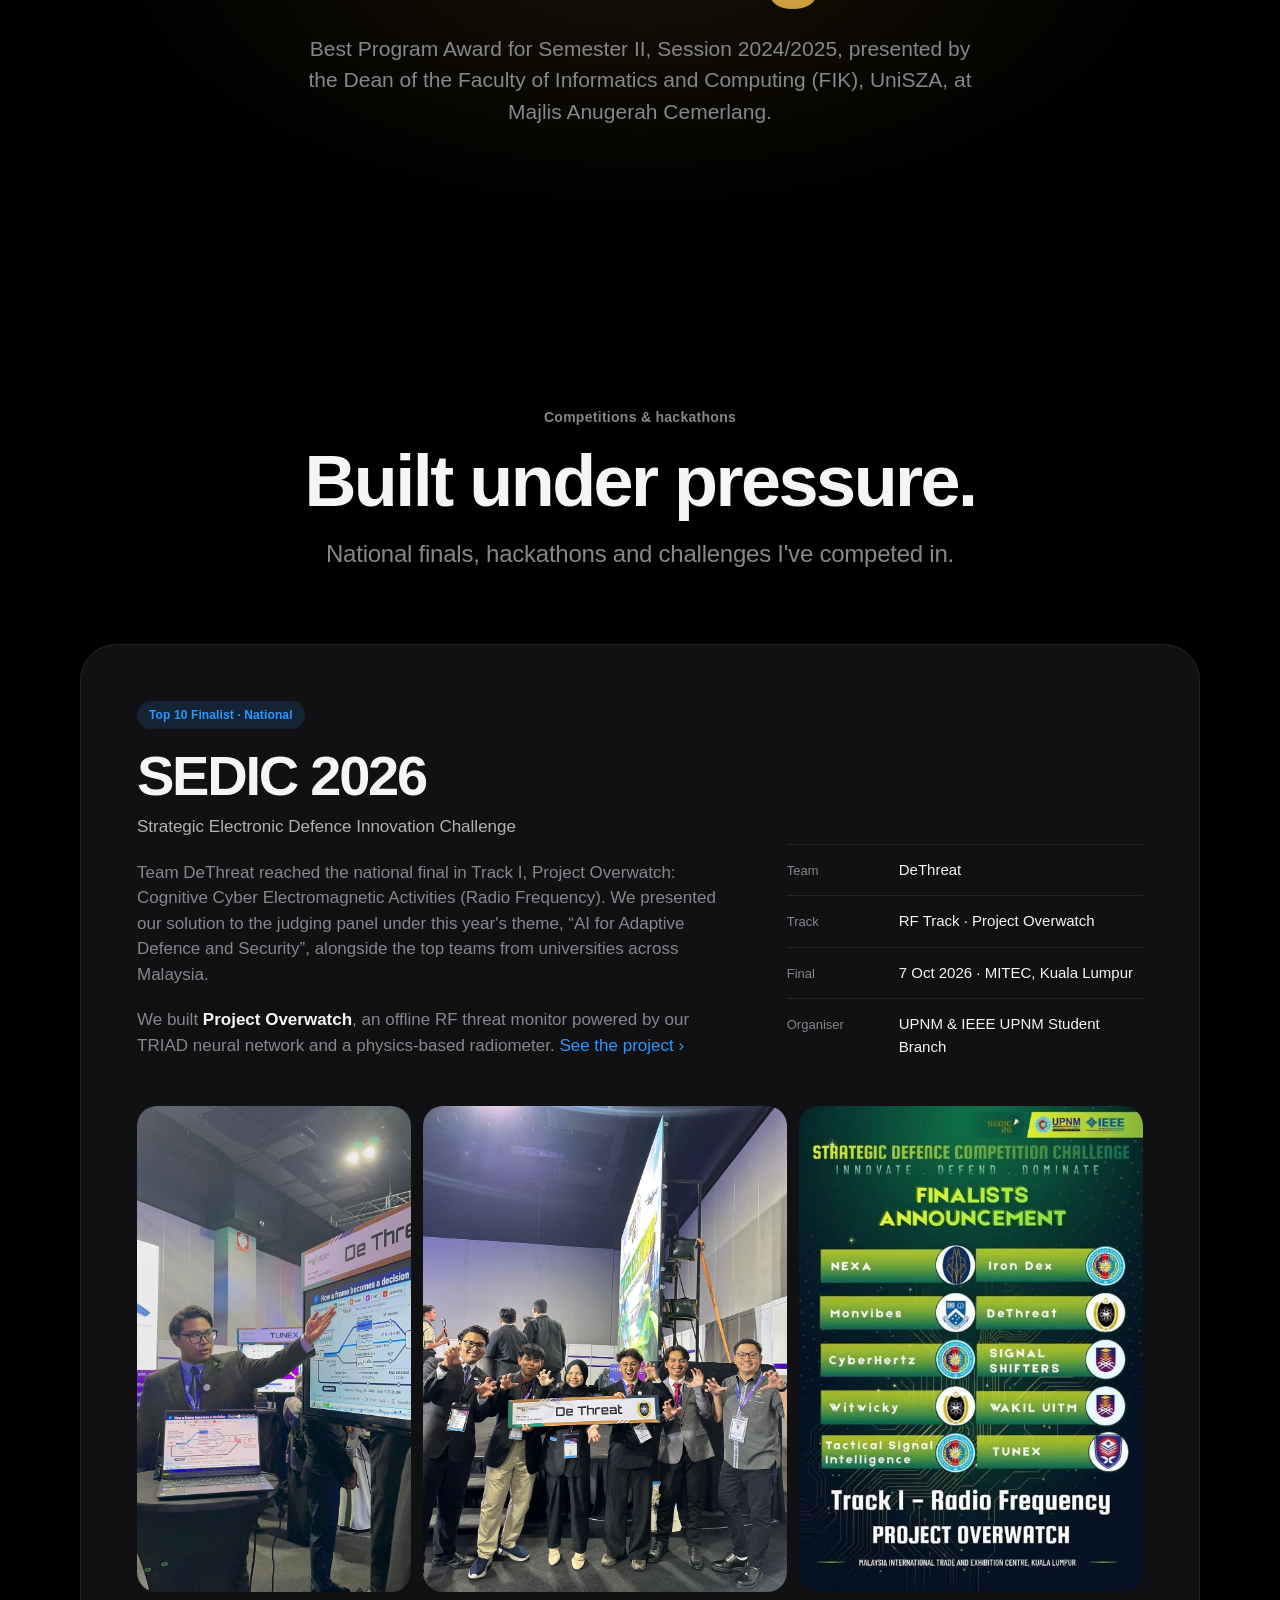
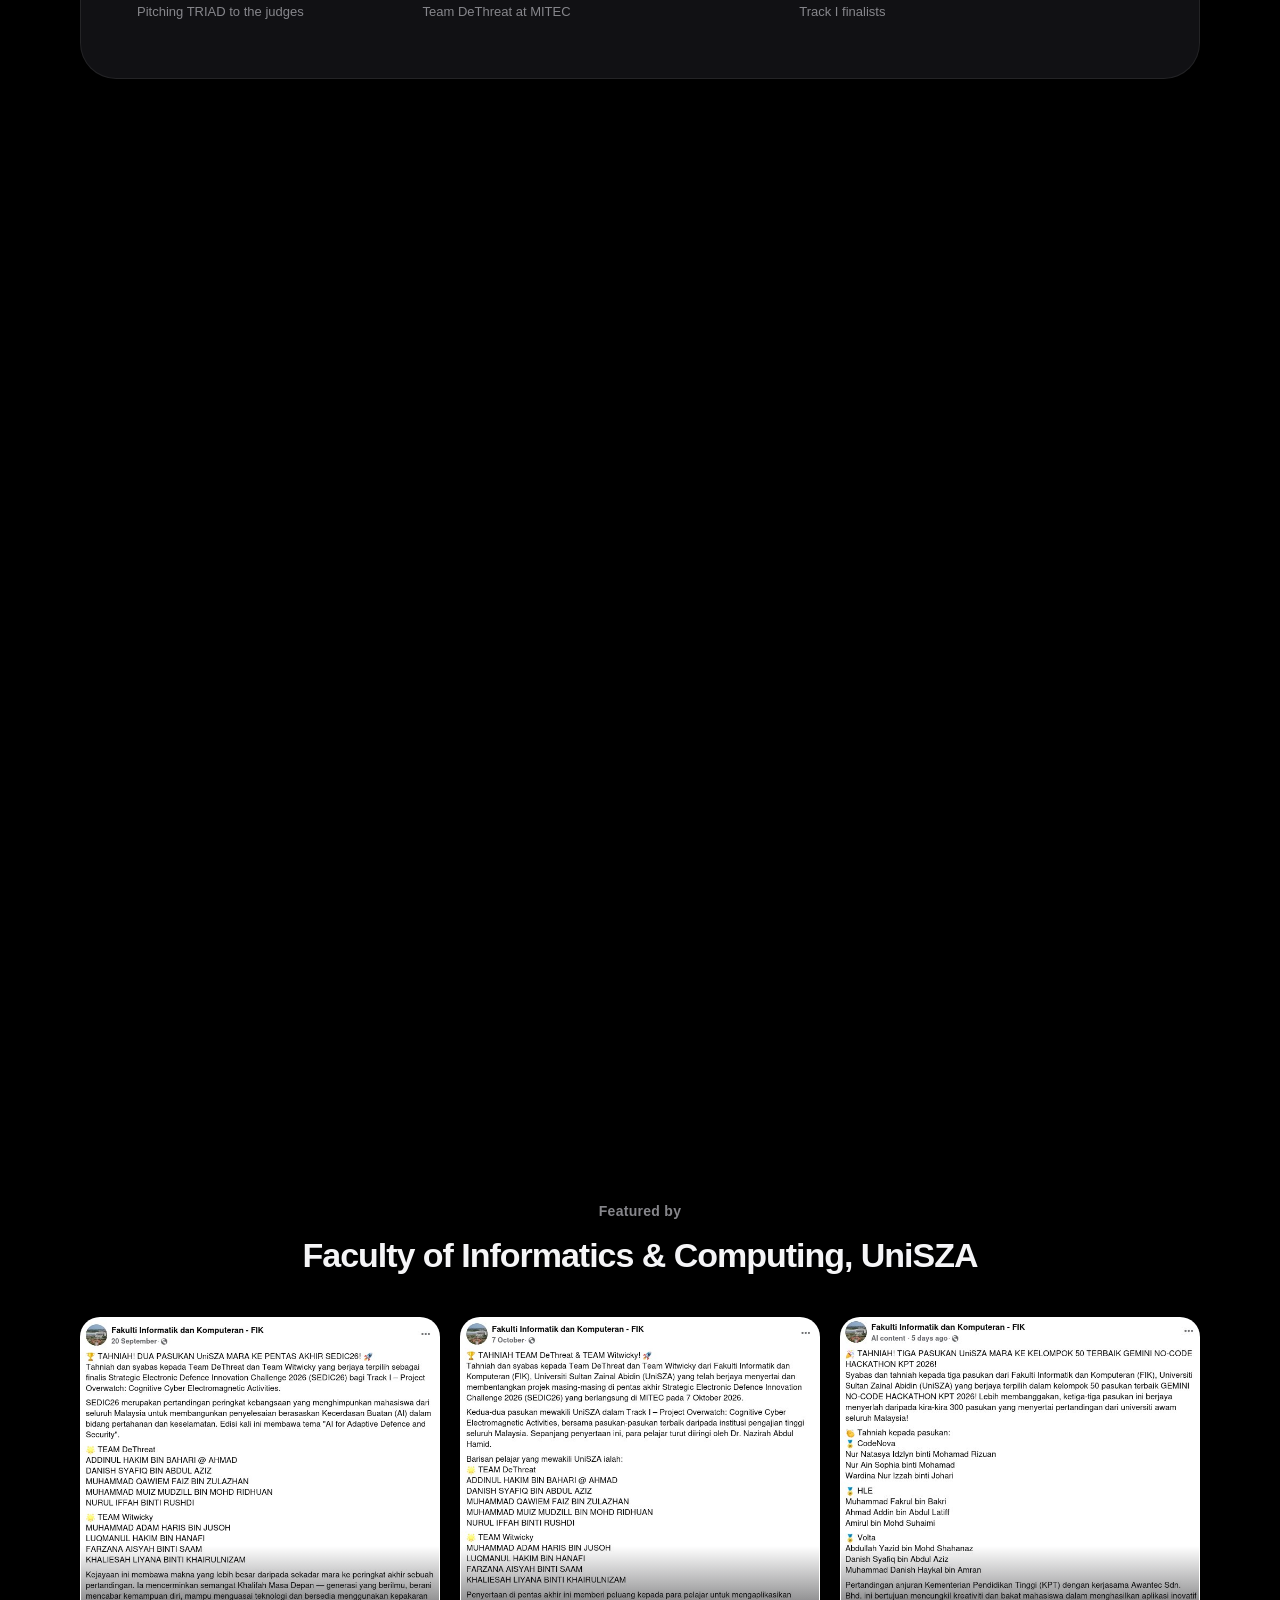
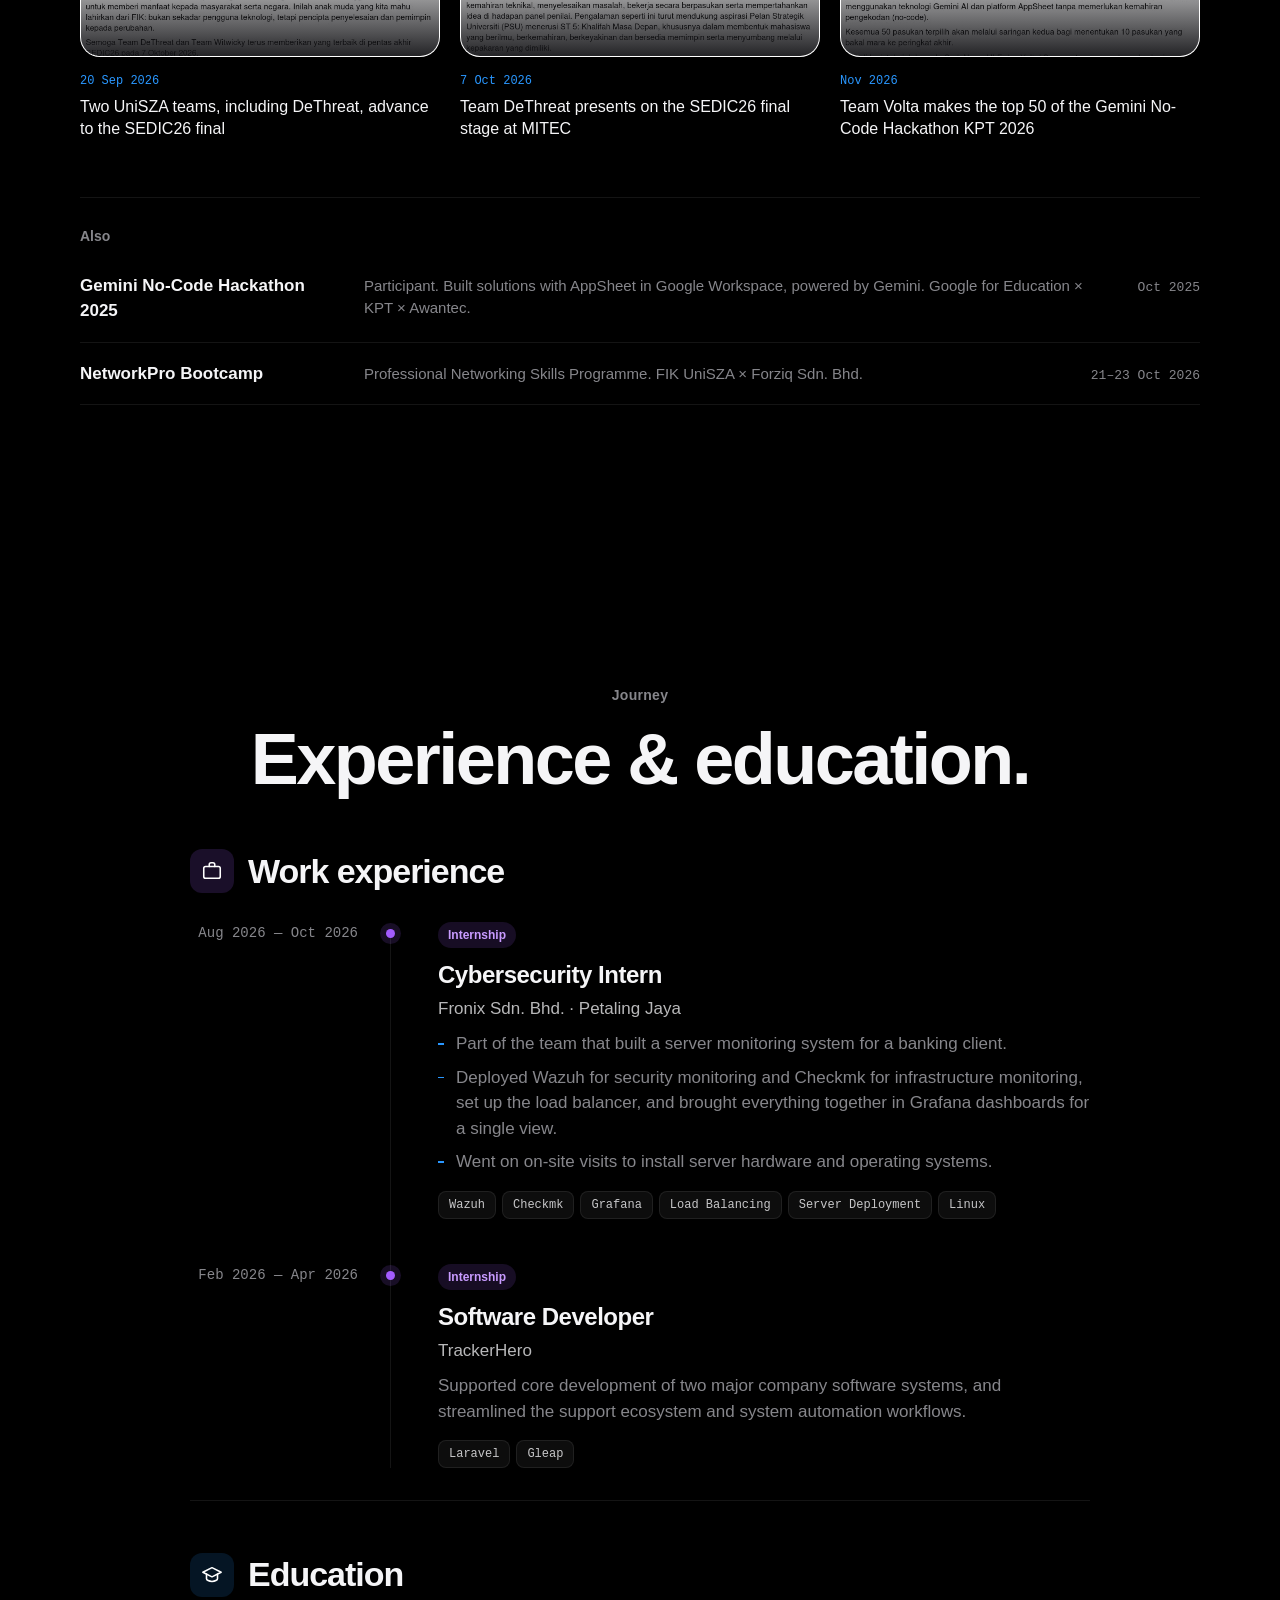
==== commit 1ac8c597: "Add files via upload" ====
--- a/index.html
+++ b/index.html
@@ -190,10 +190,15 @@
             </div>
           </div>
 
-          <!-- Poster -->
+          <!-- Interactive poster -->
           <figure class="project-hero">
-            <img src="images/overwatch-poster.jpg" alt="Project Overwatch poster: TRIAD and the radiometer sort civilian, radar, frequency hopping and jamming signals onto an operator screen" loading="lazy" data-zoom />
-            <figcaption>Cover page of our Grand Finale poster at MITEC. Signal path illustration; the operator screen is a simulated replay.</figcaption>
+            <div class="poster-frame">
+              <iframe src="overwatch-poster.html" title="Project Overwatch interactive poster" loading="lazy"></iframe>
+            </div>
+            <figcaption>
+              <span>Our interactive Grand Finale poster. Click the numbers 1–5 to turn pages, or click inside and use the arrow keys.</span>
+              <a href="overwatch-poster.html" target="_blank" rel="noopener" class="inline-link">Open full screen ↗</a>
+            </figcaption>
           </figure>
 
           <!-- Architecture -->
@@ -249,9 +254,107 @@
             </div>
             <!-- TODO: if the repo becomes public, replace the <span> below with:
                  <a href="https://github.com/Addinul/Hackathon-SEDIC-v2.0" target="_blank" rel="noopener" class="btn btn-ghost">View on GitHub</a> -->
-            <span class="project-note">Team project with DeThreat &middot; Source code available on request</span>
+            <span class="project-note">Team project with DeThreat &middot;</span>
           </div>
           <p class="project-disclaimer">Results come from a calibrated-receiver simulation with held-out RadioML recordings, not field data.</p>
+        </article>
+
+        <!-- ===== TutorKu ===== -->
+        <article class="project project-green reveal" id="tutorku">
+          <div class="project-intro">
+            <div>
+              <span class="badge badge-green">Gemini No-Code Hackathon KPT 2026 &middot; Top 50</span>
+              <h3 class="project-title">TutorKu</h3>
+              <p class="project-tagline">A campus app for peer tutoring, study rooms and past-year papers. No code, powered by Gemini.</p>
+            </div>
+            <div class="project-summary">
+              <p>Students who are struggling have no easy way to find a senior who passed the course, no live view of free discussion rooms, and past-year papers scattered across group chats. <strong>TutorKu puts all three in one app</strong> for UniSZA students, peer tutors and admins.</p>
+              <p>Find a verified tutor, book a session (course, time, room), check in by scanning the QR on the room door, rate the session, and the tutor is rewarded automatically with merit points or cash.</p>
+              <div class="role">
+                <span class="role-k">My role</span>
+                <span>Came up with the idea, then designed and built the entire app: data model, screens, logic, automations, security rules, Gemini skills, branding, pitch deck and demo video. Team Volta, three people, supervised by Dr. Ong Yew Chuan.</span>
+              </div>
+            </div>
+          </div>
+
+          <!-- Phone screenshots -->
+          <div class="phones" aria-label="TutorKu app screenshots">
+            <figure class="phone"><img src="images/tutorku-home.png" alt="TutorKu home screen with upcoming sessions and free discussion rooms" loading="lazy" data-zoom /><figcaption>Home</figcaption></figure>
+            <figure class="phone"><img src="images/tutorku-tutors.png" alt="List of verified peer tutors with ratings" loading="lazy" data-zoom /><figcaption>Tutors</figcaption></figure>
+            <figure class="phone"><img src="images/tutorku-bookings.png" alt="Bookings grouped by accepted, completed and no-show status" loading="lazy" data-zoom /><figcaption>Bookings</figcaption></figure>
+            <figure class="phone"><img src="images/tutorku-spaces.jpg" alt="Satellite map of study spaces around the UniSZA library" loading="lazy" data-zoom /><figcaption>Spaces</figcaption></figure>
+            <figure class="phone"><img src="images/tutorku-library.png" alt="Library of past-year papers and Gemini AI practice sets grouped by course" loading="lazy" data-zoom /><figcaption>Library</figcaption></figure>
+          </div>
+
+          <!-- Architecture -->
+          <div class="arch arch-tk" aria-label="TutorKu architecture diagram">
+            <p class="arch-label">3 roles &middot; 1 AppSheet app &middot; Google services</p>
+            <div class="tk-grid">
+              <div class="tk-col">
+                <span class="tk-col-k">Users</span>
+                <span class="node">Students<small>Book, check in, rate</small></span>
+                <span class="node">Peer tutors<small>Accept, teach, earn</small></span>
+                <span class="node">Admin<small>Approve and manage</small></span>
+              </div>
+              <div class="tk-col tk-core">
+                <span class="tk-col-k">TutorKu &middot; Google AppSheet</span>
+                <span class="node node-green">Views &amp; forms<small>Home, Tutors, Bookings, Spaces, Library</small></span>
+                <span class="node node-green">Expressions<small>Slices, Valid If, Show If, virtual columns</small></span>
+                <span class="node node-green">Bots<small>Push notifications, automatic rewards</small></span>
+                <span class="node node-green">Phone<small>QR scan + GPS check-in</small></span>
+              </div>
+              <div class="tk-col">
+                <span class="tk-col-k">Google services</span>
+                <span class="node">Google Sheets<small>9 tables, the database</small></span>
+                <span class="node">Google Drive<small>PDFs, photos, docs</small></span>
+                <span class="node">Gemini<small>2 custom skills</small></span>
+                <span class="node">Calendar &amp; Maps<small>Sessions, room map</small></span>
+              </div>
+            </div>
+          </div>
+
+          <!-- Features -->
+          <div class="tk-features">
+            <div class="tk-feat"><h5>QR + GPS check-in</h5><p>Scan the room's QR within 15 minutes of the start and within 100 m of the room. No proxy check-ins.</p></div>
+            <div class="tk-feat"><h5>No double booking</h5><p>Rooms with an overlapping active booking disappear from the dropdown. Cancelled or expired bookings free the room.</p></div>
+            <div class="tk-feat"><h5>Self-updating status</h5><p>Expired requests and no-shows are computed from the clock, so no scheduled job is needed.</p></div>
+            <div class="tk-feat"><h5>Automatic rewards</h5><p>A bot creates a pending reward after every rating: 5 merit points per hour, or the tutor's hourly rate in cash.</p></div>
+            <div class="tk-feat"><h5>Gemini Study Buddy</h5><p>Explains topics in Malay or English, then hands the student to a human tutor if they're still stuck.</p></div>
+            <div class="tk-feat"><h5>Gemini Question Maker</h5><p>Writes exam-style questions for five real FIK courses. Every set is checked by a tutor and approved by an admin first.</p></div>
+          </div>
+
+          <!-- Code + security -->
+          <div class="project-split">
+            <div class="code-card">
+              <div class="code-head"><span></span><span></span><span></span><em>Check-in validation &middot; AppSheet expression</em></div>
+<pre><code><span class="c-fn">AND</span>(
+  <span class="c-cm">// QR on the door matches the booked room</span>
+  [_THIS] = [SpaceID],
+  <span class="c-cm">// within 15 minutes of the start</span>
+  <span class="c-fn">NOW</span>() &gt;= [StartAt] - <span class="c-str">"000:15:00"</span>,
+  <span class="c-fn">NOW</span>() &lt;= [StartAt] + <span class="c-str">"000:15:00"</span>,
+  <span class="c-cm">// phone is within 100 m of the room</span>
+  <span class="c-fn">DISTANCE</span>(<span class="c-fn">HERE</span>(), [SpaceID].[LatLong]) &lt;= <span class="c-num">0.1</span>
+)</code></pre>
+            </div>
+            <div class="highlights">
+              <h4>Security &amp; privacy by role</h4>
+              <ul>
+                <li><strong>Tested as every role.</strong> I previewed every screen as student, tutor and admin, and closed each privacy leak I found.</li>
+                <li><strong>Least privilege.</strong> Students see a public tutor profile only: no email, matric number, hourly rate or other students' bookings.</li>
+                <li><strong>Locked-down writes.</strong> Edits and deletes on bookings, users and rewards are admin-only. Uploads and tutor applications wait for admin approval.</li>
+                <li><strong>Domain-restricted.</strong> Google sign-in, and only UniSZA Workspace accounts can open the app.</li>
+                <li><strong>Human review of AI.</strong> In testing, review caught Gemini scheduling the wrong process in a Round Robin answer before students saw it.</li>
+              </ul>
+            </div>
+          </div>
+
+          <div class="project-foot">
+            <div class="tl-tools">
+              <span>Google AppSheet</span><span>Google Sheets</span><span>AppSheet Bots</span><span>Gemini Skills</span><span>Google Drive</span><span>Google Maps</span><span>Google Calendar</span><span>QR + GPS</span>
+            </div>
+            <span class="project-note">Deployed under UniSZA Google Workspace &middot; Tested on real phones with classmates</span>
+          </div>
         </article>
       </div>
     </section>
@@ -368,7 +471,7 @@
           <article class="card big reveal">
             <span class="badge badge-blue">Top 50 of ~300 teams</span>
             <h3>Gemini No-Code Hackathon KPT 2026</h3>
-            <p>Team Volta was one of the top 50 teams nationwide, out of about 300 teams from public universities across Malaysia. We built an app with Gemini AI and AppSheet, without writing code. This was my second time competing, after joining the 2025 edition.</p>
+            <p>Team Volta was one of the top 50 teams nationwide, out of about 300 teams from public universities across Malaysia, with <strong>TutorKu</strong>, a peer-tutoring app I designed and built with AppSheet and Gemini. This was my second time competing, after joining the 2025 edition. <a href="#tutorku" class="inline-link">See the project ›</a></p>
             <p class="card-foot">Ministry of Higher Education (KPT) &times; Awantec &middot; Nov 2026</p>
           </article>
           <article class="card big reveal">
--- a/style.css
+++ b/style.css
@@ -361,6 +361,53 @@
 .project-disclaimer { font-size: 12px; color: rgba(245,245,247,.4); margin-top: 18px; }
 .inline-link { color: var(--blue); white-space: nowrap; }
 .inline-link:hover { text-decoration: underline; }
+
+/* ---------- TutorKu project ---------- */
+.project + .project { margin-top: 32px; }
+.project-green::before { background: radial-gradient(circle, rgba(52,211,158,.16), transparent 60%); }
+.badge-green { background: rgba(52,211,158,.14); color: #34d39e; }
+.project-green .role { background: rgba(52,211,158,.08); border-color: rgba(52,211,158,.28); }
+.project-green .role-k { color: #34d39e; }
+.project-green .highlights li::before { background: #34d39e; }
+.card p strong { color: var(--text); font-weight: 600; }
+
+.phones { display: grid; grid-template-columns: repeat(5, 1fr); gap: 18px; margin-top: 56px; }
+.phone { margin: 0; text-align: center; }
+.phone img {
+  display: block; width: 100%; aspect-ratio: 9 / 16; object-fit: cover; object-position: top;
+  border-radius: 22px; border: 6px solid #1d1d21; background: #fff; cursor: zoom-in;
+  box-shadow: 0 24px 60px -24px rgba(52,211,158,.35);
+  transition: transform .6s var(--ease);
+}
+.phone:nth-child(even) img { transform: translateY(24px); }
+.phone img:hover { transform: translateY(-6px); }
+.phone:nth-child(even) img:hover { transform: translateY(18px); }
+.phone figcaption { font-size: 13px; color: var(--muted); margin-top: 14px; }
+.phone:nth-child(even) figcaption { margin-top: 38px; }
+
+.arch-tk { margin-top: 56px; }
+.tk-grid { display: grid; grid-template-columns: 1fr 1.25fr 1fr; gap: 28px; align-items: center; }
+.tk-col { display: grid; gap: 10px; position: relative; }
+.tk-col-k { font-family: var(--mono); font-size: 11px; letter-spacing: .05em; text-transform: uppercase; color: var(--muted); margin-bottom: 4px; }
+.tk-core { padding: 16px; border-radius: 18px; border: 1px solid rgba(52,211,158,.4); background: rgba(52,211,158,.05); }
+.tk-core .tk-col-k { color: #34d39e; }
+.node-green { border-color: rgba(52,211,158,.3); background: rgba(52,211,158,.07); }
+.tk-col:first-child::after, .tk-core::after {
+  content: "›"; position: absolute; right: -20px; top: 50%; translate: 0 -50%; color: var(--muted); font-size: 22px;
+}
+
+.tk-features { display: grid; grid-template-columns: repeat(3, 1fr); gap: 16px; margin-top: 24px; }
+.tk-feat { padding: 24px; border-radius: 20px; background: rgba(255,255,255,.025); border: 1px solid var(--line); }
+.tk-feat h5 { font-size: 17px; font-weight: 600; letter-spacing: -0.01em; margin-bottom: 8px; }
+.tk-feat p { font-size: 14px; color: var(--muted); }
+
+.code-card { border-radius: 18px; overflow: hidden; background: #0d1117; border: 1px solid var(--line); }
+.code-head { display: flex; align-items: center; gap: 6px; padding: 12px 16px; border-bottom: 1px solid var(--line); background: #161b22; }
+.code-head span { width: 10px; height: 10px; border-radius: 50%; background: #3a3f47; }
+.code-head span:nth-child(1) { background: #ff5f57; } .code-head span:nth-child(2) { background: #febc2e; } .code-head span:nth-child(3) { background: #28c840; }
+.code-head em { font-style: normal; font-size: 12px; color: var(--muted); margin-left: 10px; font-family: var(--mono); }
+.code-card pre { margin: 0; padding: 22px 20px; overflow-x: auto; font-family: var(--mono); font-size: 13px; line-height: 1.7; color: #e6edf3; }
+.c-fn { color: #d2a8ff; } .c-str { color: #a5d6ff; } .c-num { color: #79c0ff; } .c-cm { color: #6e7681; }
 
 /* ---------- Certifications ---------- */
 .filters {
@@ -562,6 +609,9 @@
   .arch-flow { grid-template-columns: 1fr; gap: 28px; }
   .node-in::after, .node-fuse::after, .arch-branches::after { content: "⌄"; right: auto; left: 50%; top: auto; bottom: -26px; translate: -50% 0; }
   .metrics { grid-template-columns: repeat(2, 1fr); }
+  .tk-grid { grid-template-columns: 1fr; }
+  .tk-col:first-child::after, .tk-core::after { content: "⌄"; right: auto; left: 50%; top: auto; bottom: -26px; translate: -50% 0; }
+  .tk-features { grid-template-columns: repeat(2, 1fr); }
   .also li { grid-template-columns: 1fr auto; }
   .also-desc { grid-column: 1 / -1; grid-row: 2; }
 }
@@ -595,6 +645,16 @@
   .branch { grid-template-columns: 1fr 16px 1fr; }
   .node { padding: 12px; font-size: 14px; }
   .arch-radio { grid-template-columns: 1fr; gap: 12px; }
+  .phones {
+    display: flex; overflow-x: auto; scroll-snap-type: x mandatory; scrollbar-width: none;
+    margin-inline: -22px; padding: 0 22px 8px; gap: 14px;
+  }
+  .phones::-webkit-scrollbar { display: none; }
+  .phone { flex: 0 0 62%; scroll-snap-align: center; }
+  .phone:nth-child(even) img { transform: none; }
+  .phone:nth-child(even) figcaption { margin-top: 14px; }
+  .tk-features { grid-template-columns: 1fr; }
+  .code-card pre { font-size: 11.5px; }
   .metrics { gap: 10px; }
   .metric { padding: 20px 14px; min-width: 0; }
   .metric-num { font-size: 30px; }
@@ -632,3 +692,13 @@
 /* Journey: tighter header-to-content spacing */
 #journey .section-head { margin-bottom: 48px; }
 .tl-group .tl-item { padding-bottom: 44px; }
+
+/* Interactive poster embed */
+.poster-frame {
+  position: relative; aspect-ratio: 16 / 9; border-radius: 20px; overflow: hidden;
+  border: 1px solid var(--line); background: #05070d;
+  box-shadow: 0 40px 100px -40px rgba(41,151,255,.35);
+}
+.poster-frame iframe { position: absolute; inset: 0; width: 100%; height: 100%; border: 0; display: block; }
+.project-hero figcaption { display: flex; justify-content: center; gap: 8px 16px; flex-wrap: wrap; }
+@media (max-width: 760px) { .poster-frame { border-radius: 14px; } }
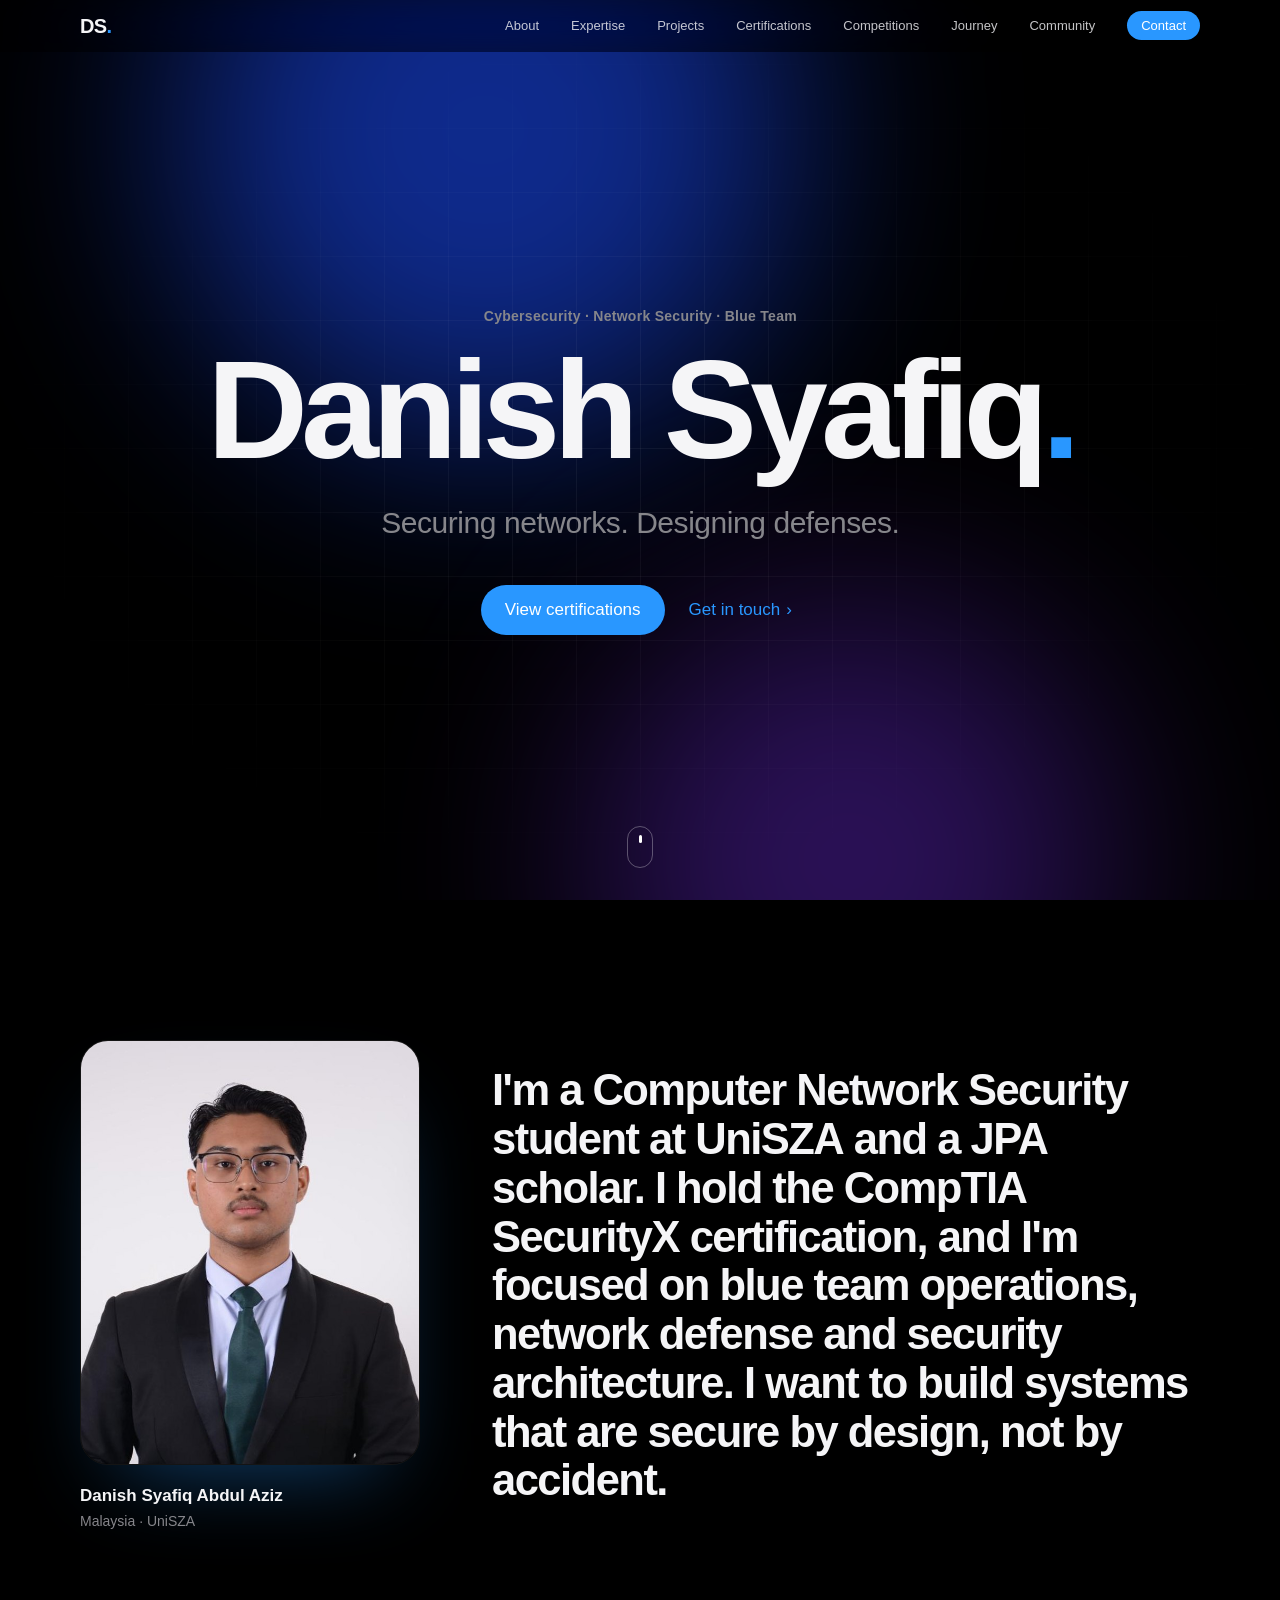
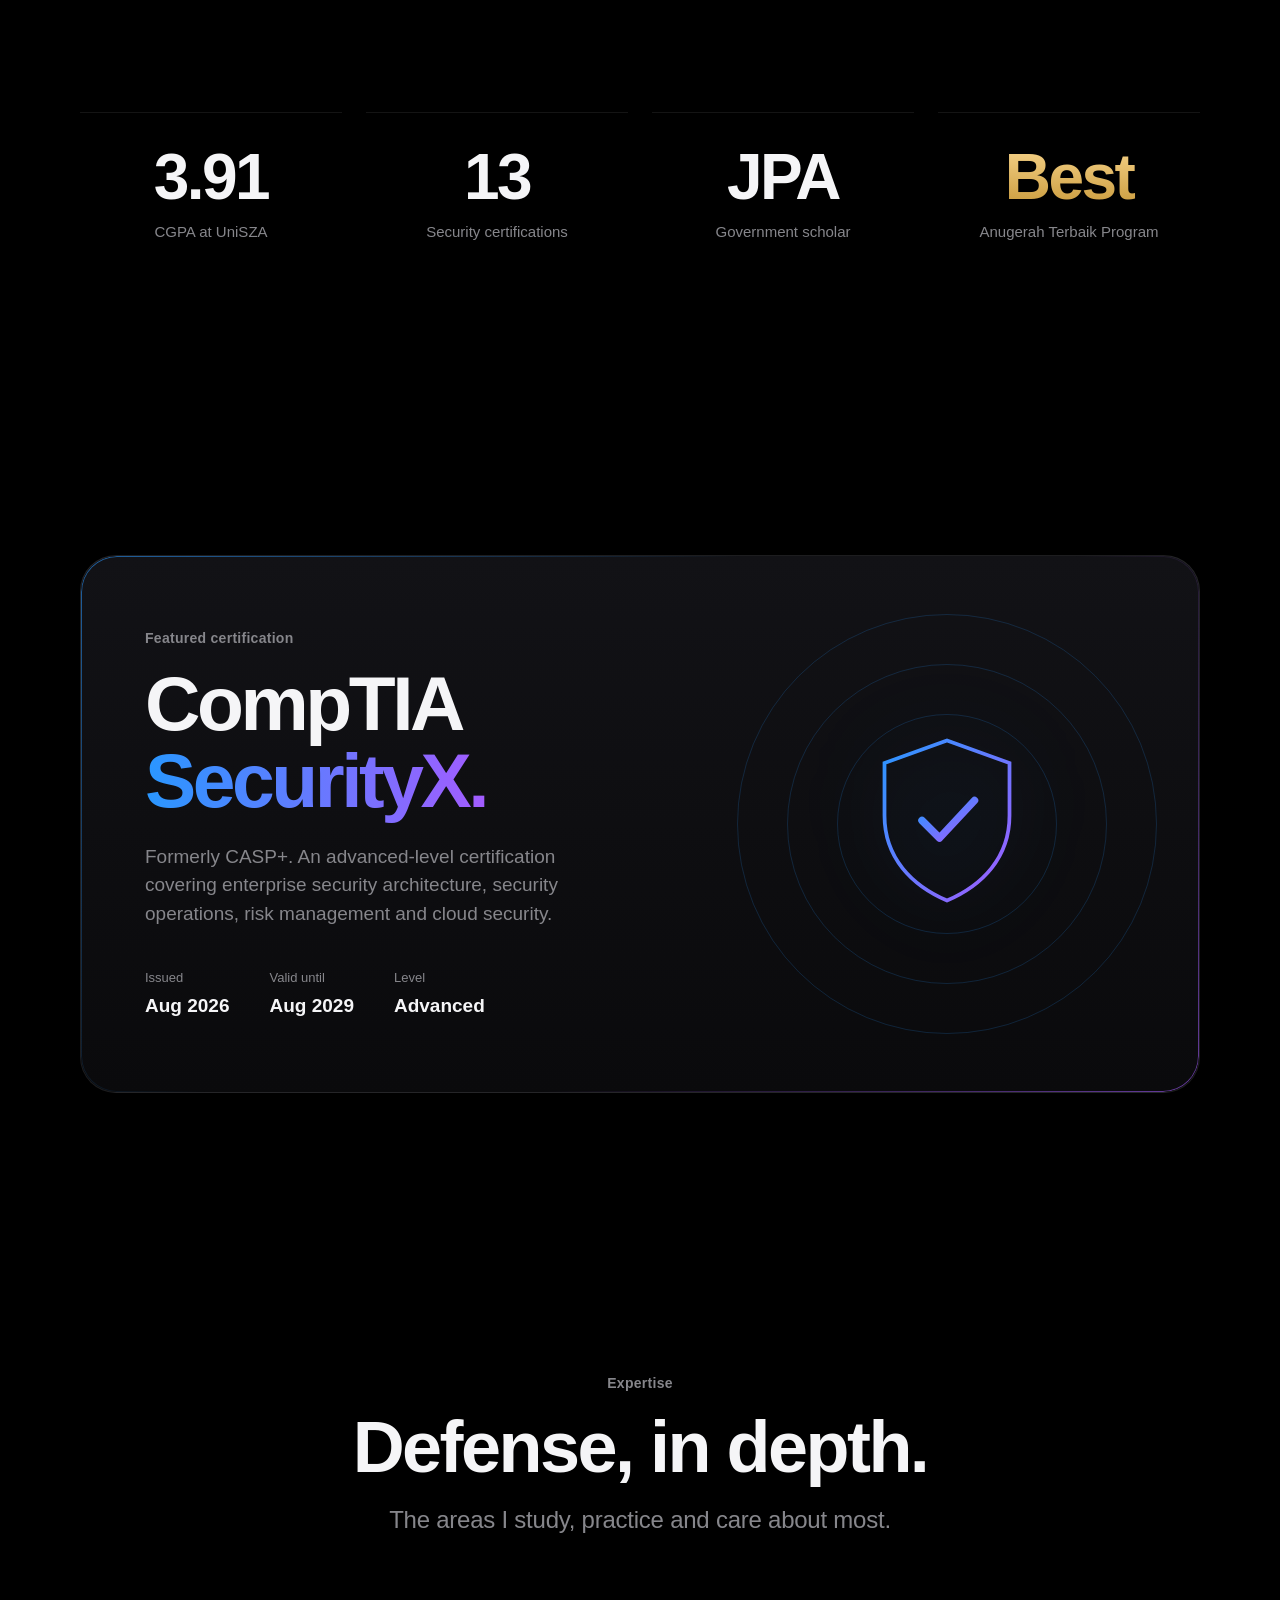
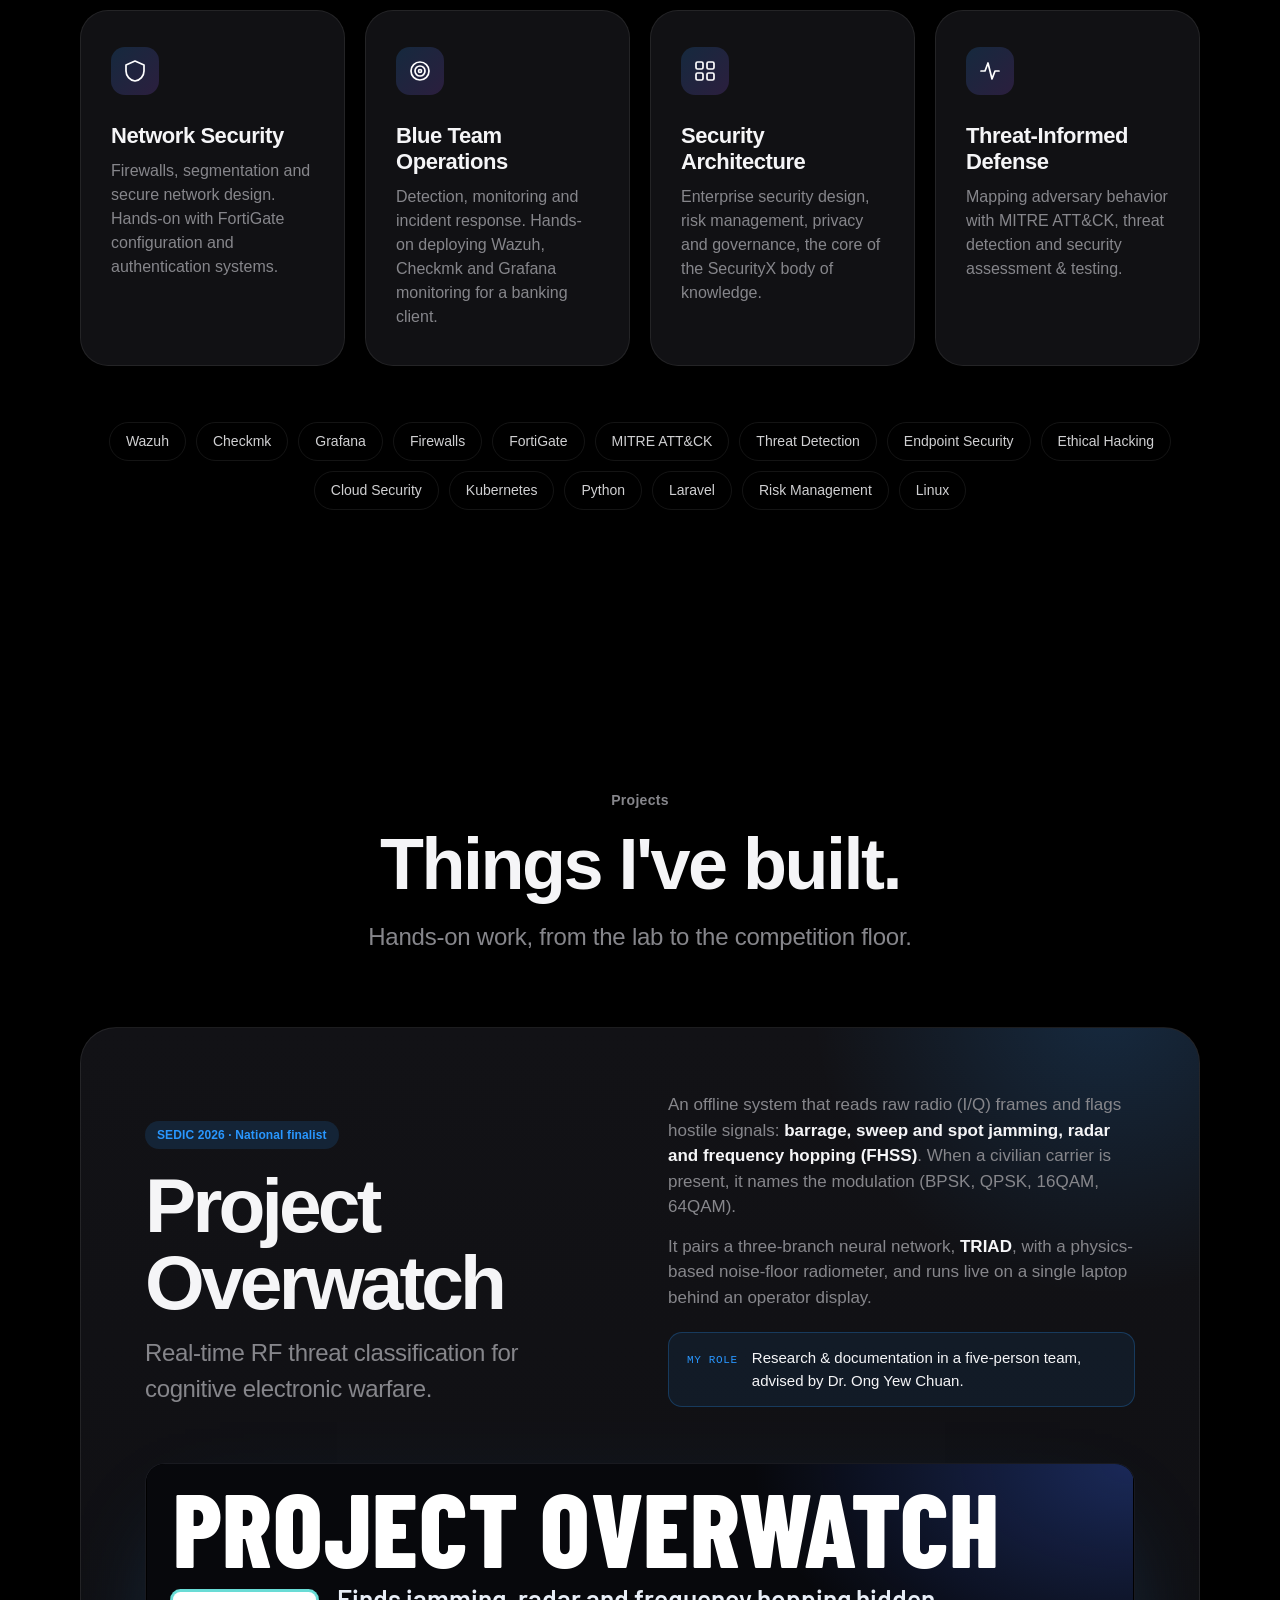
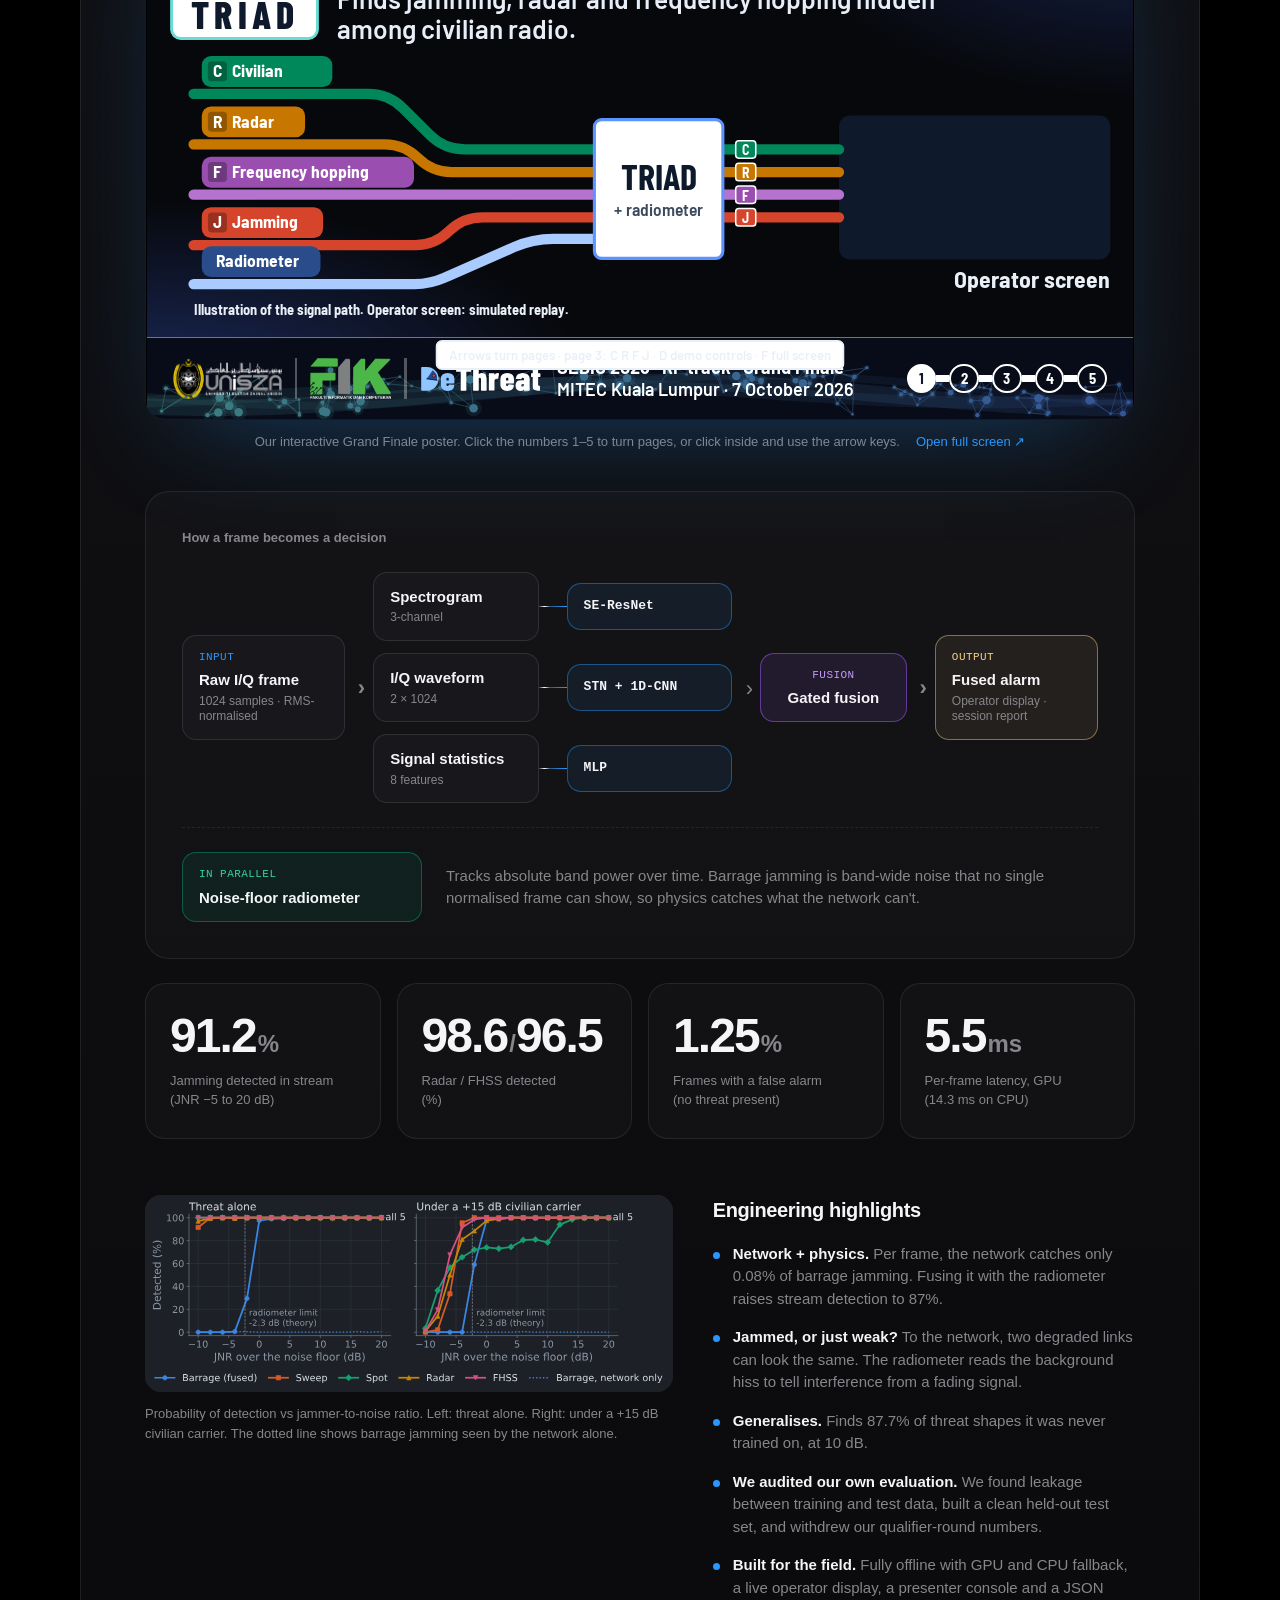
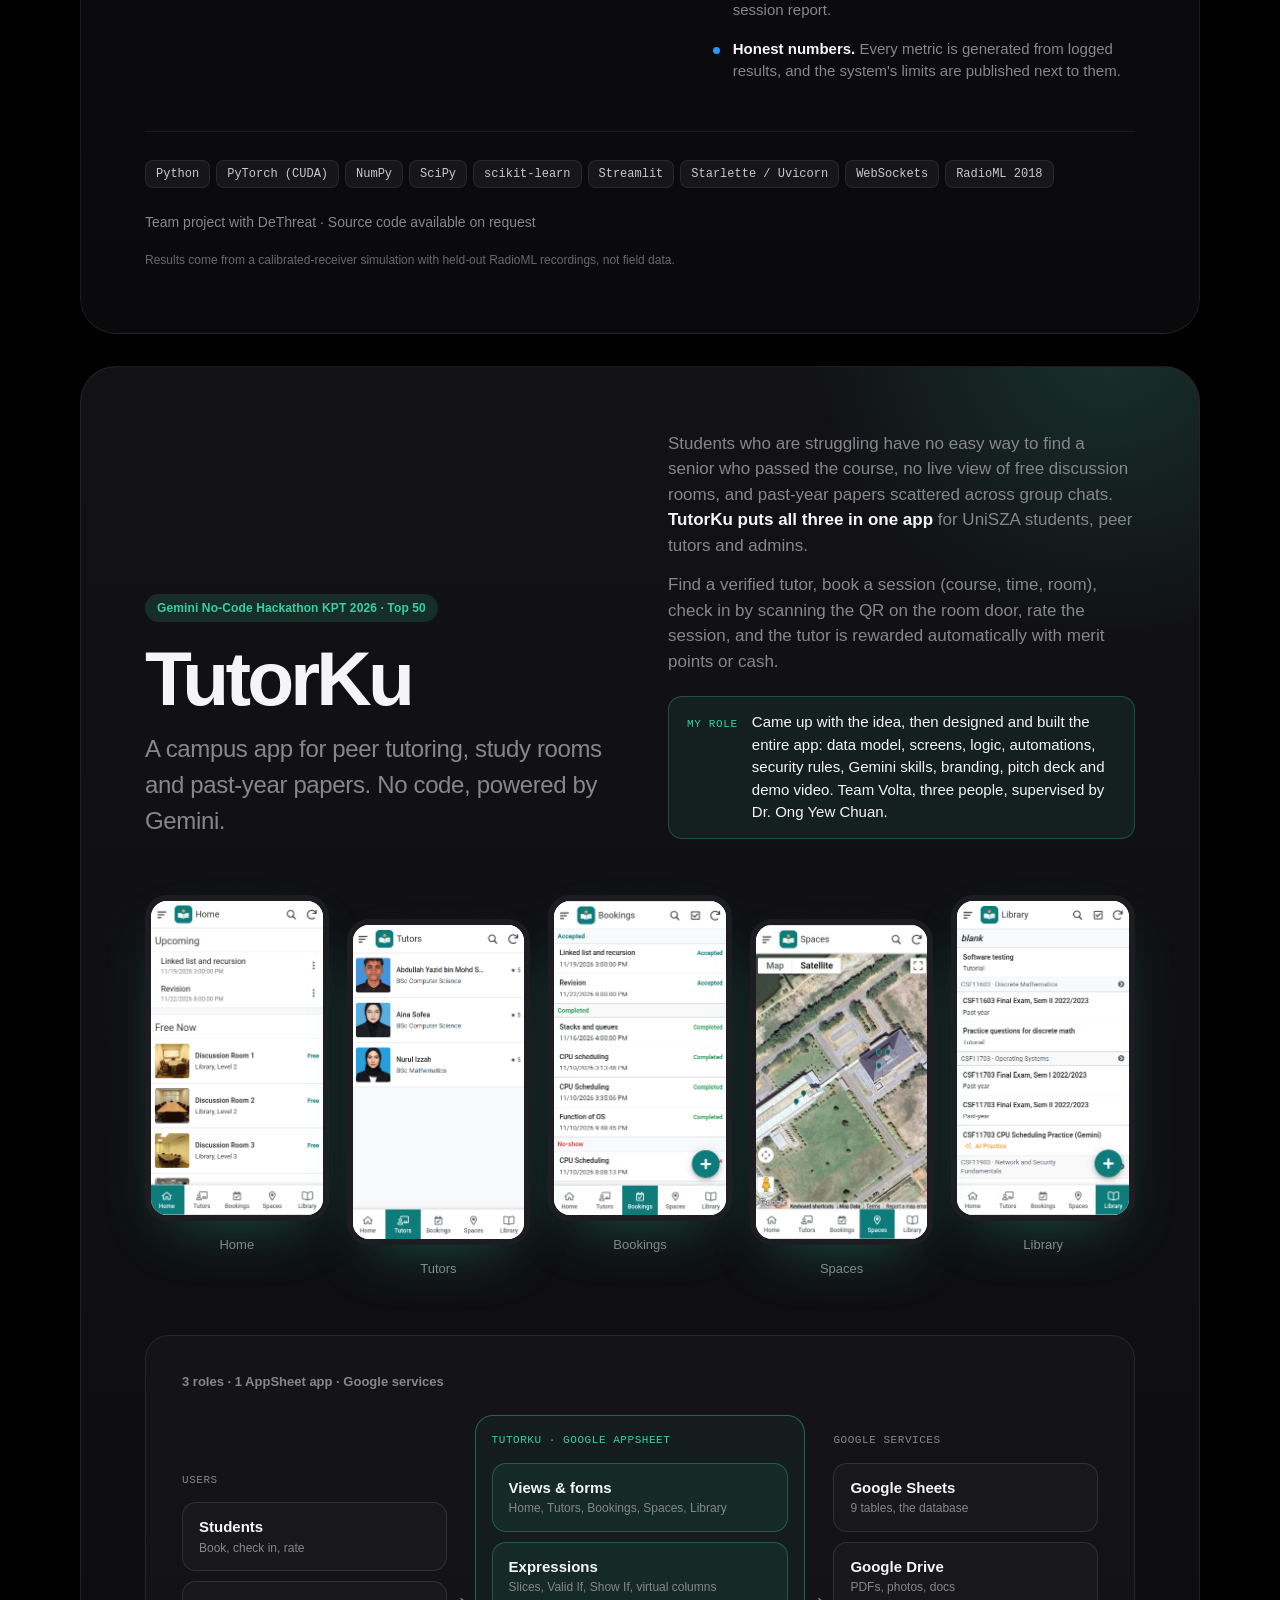
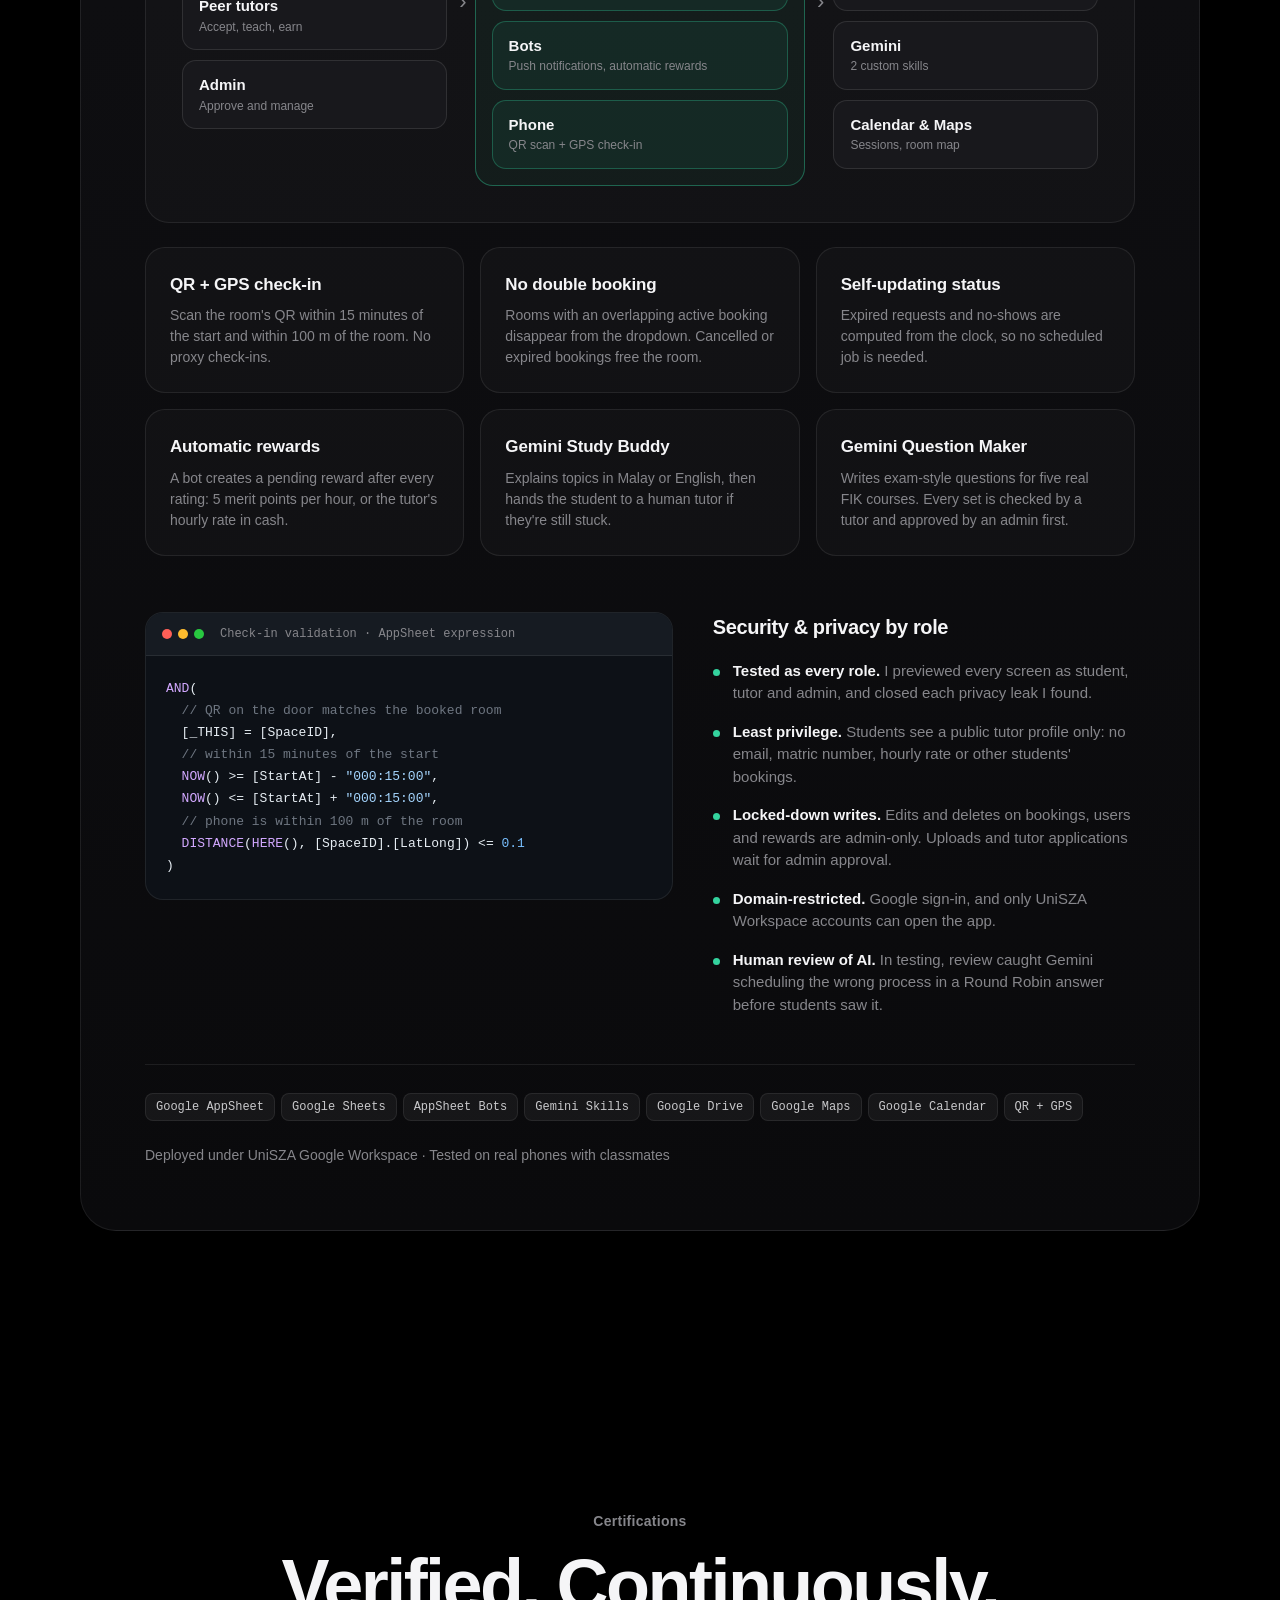
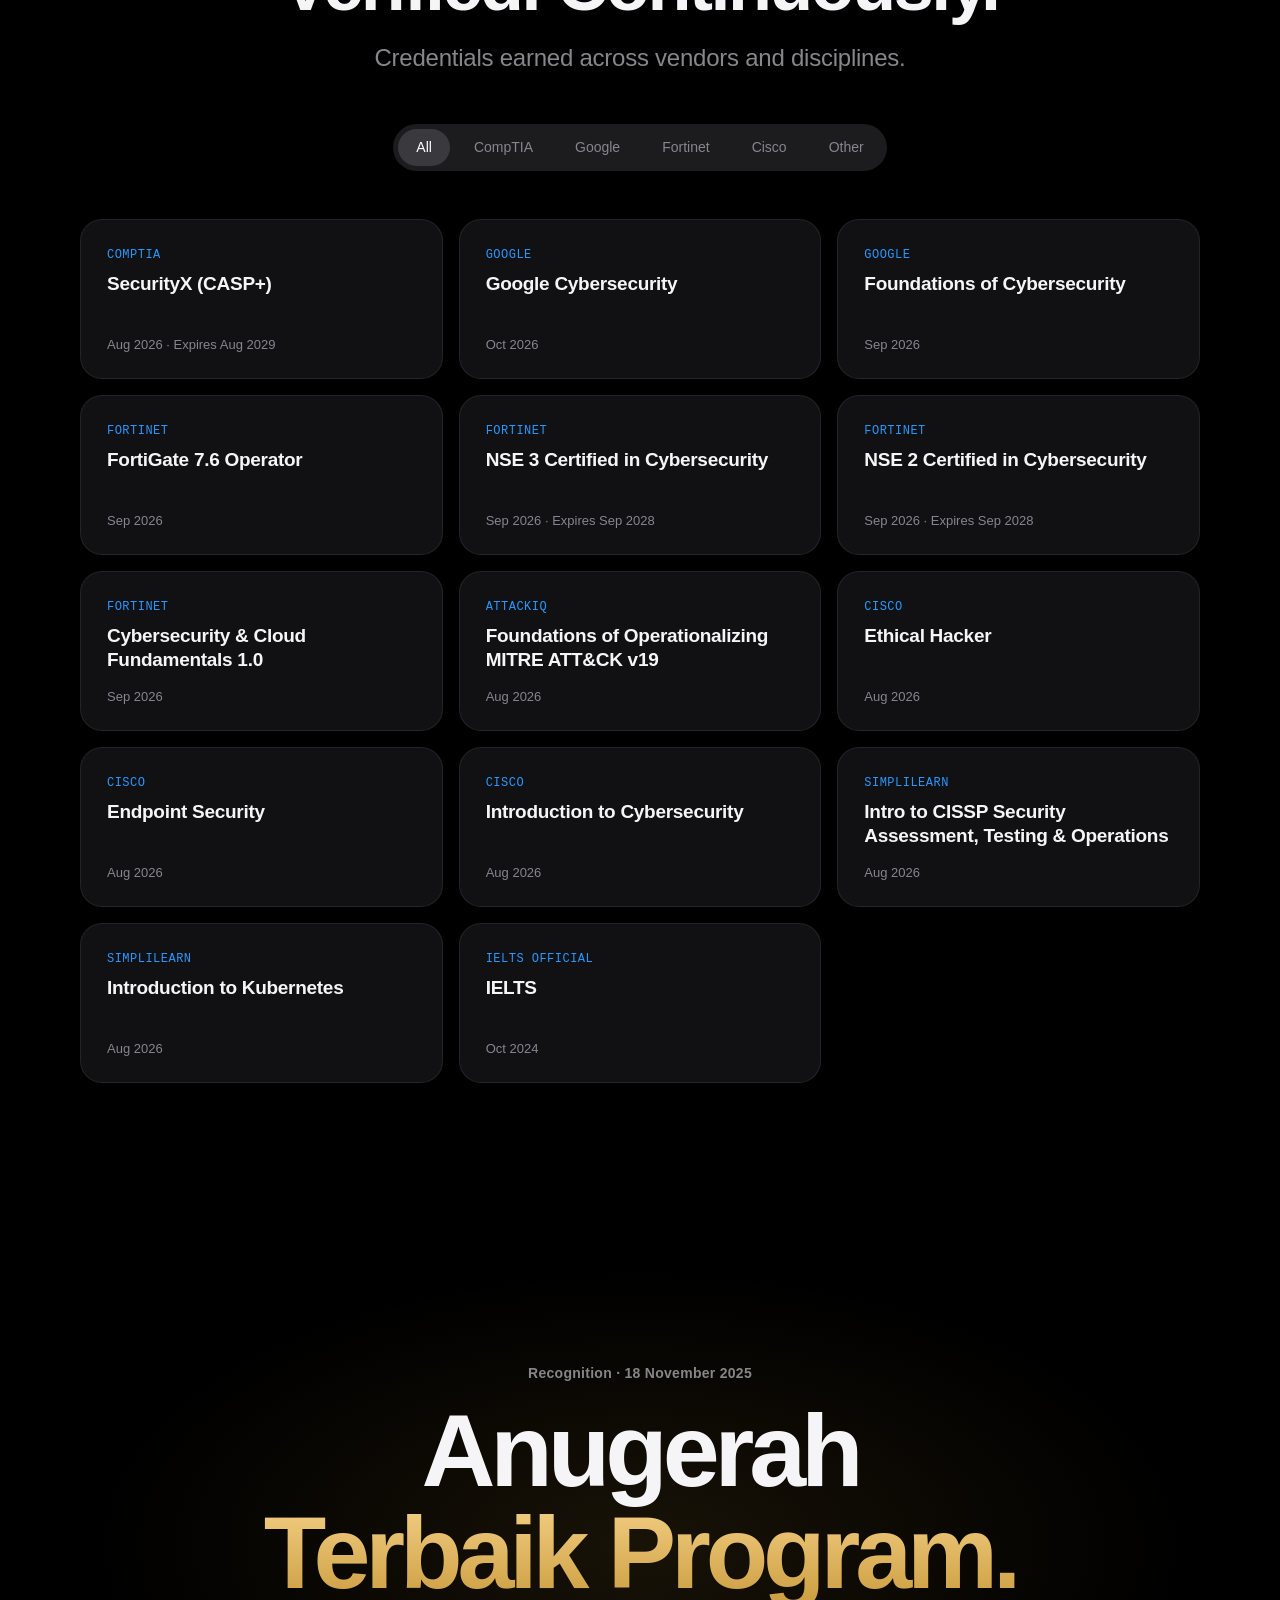
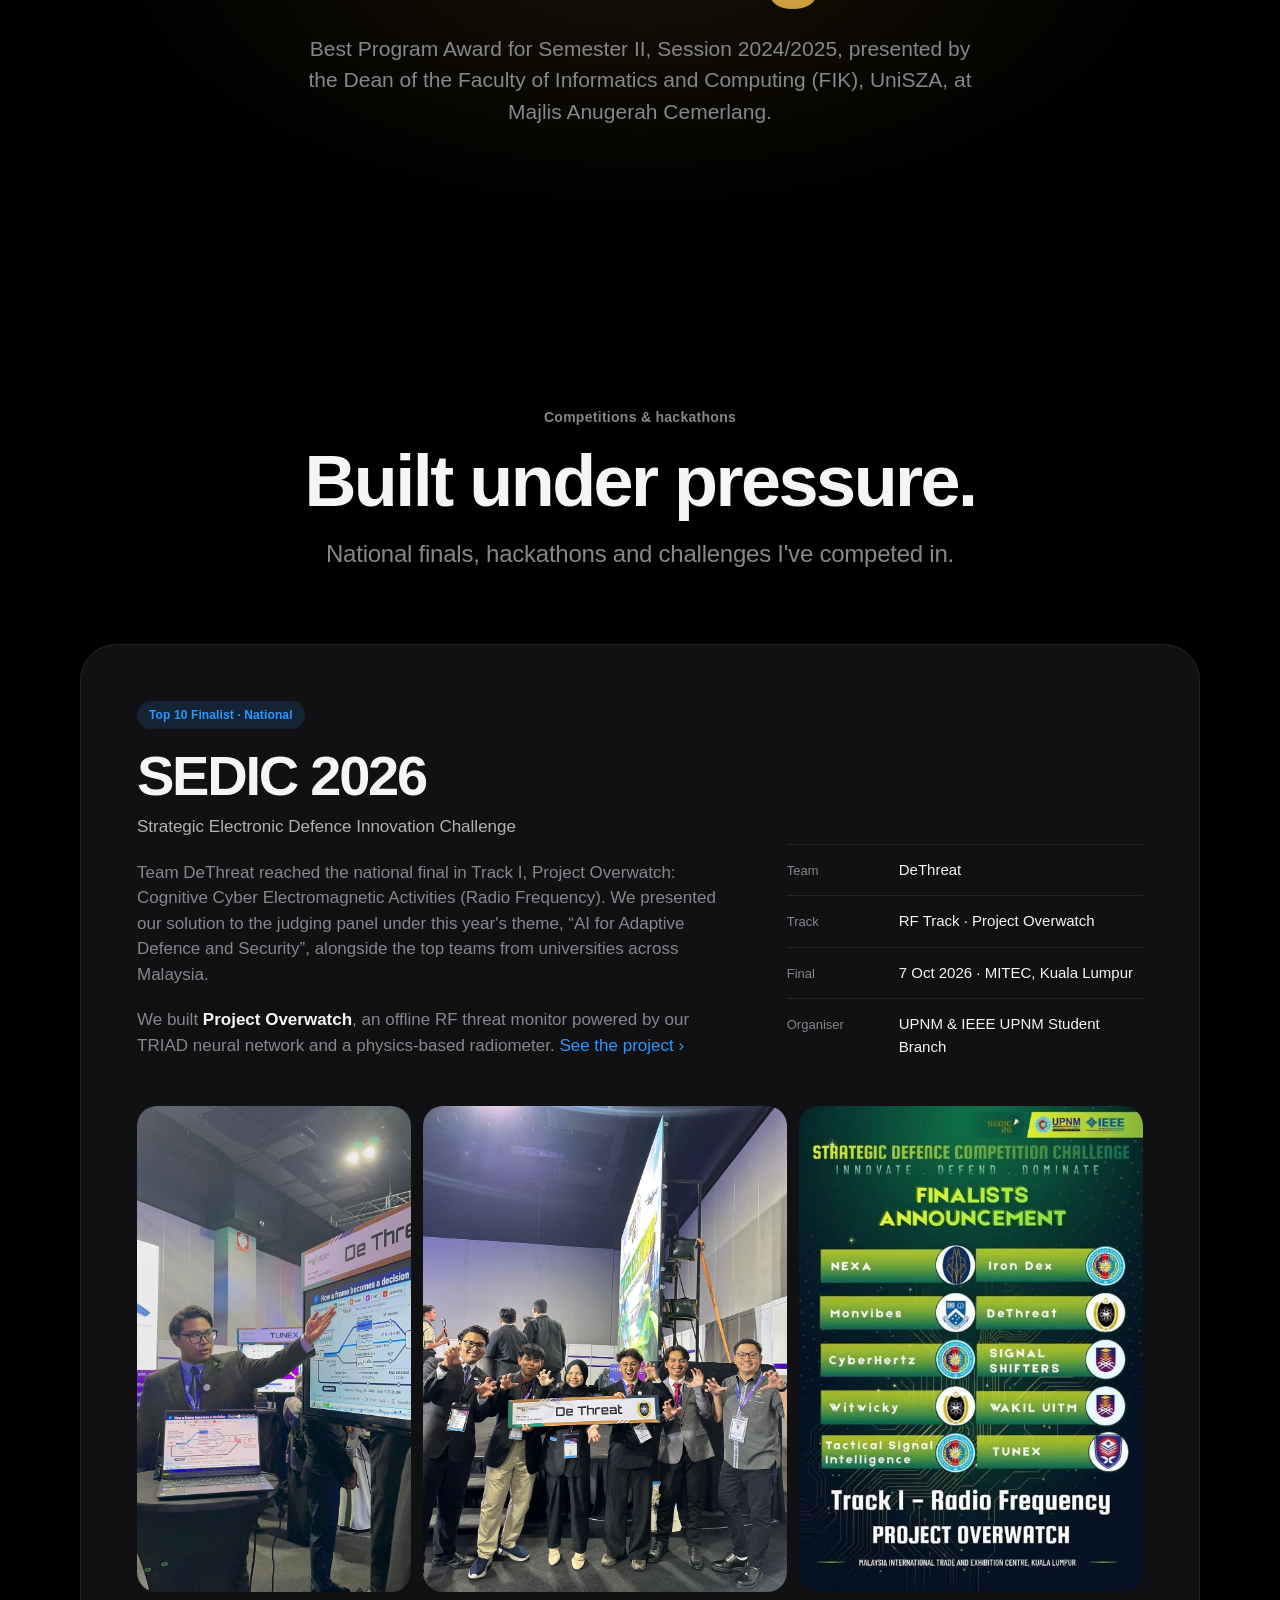
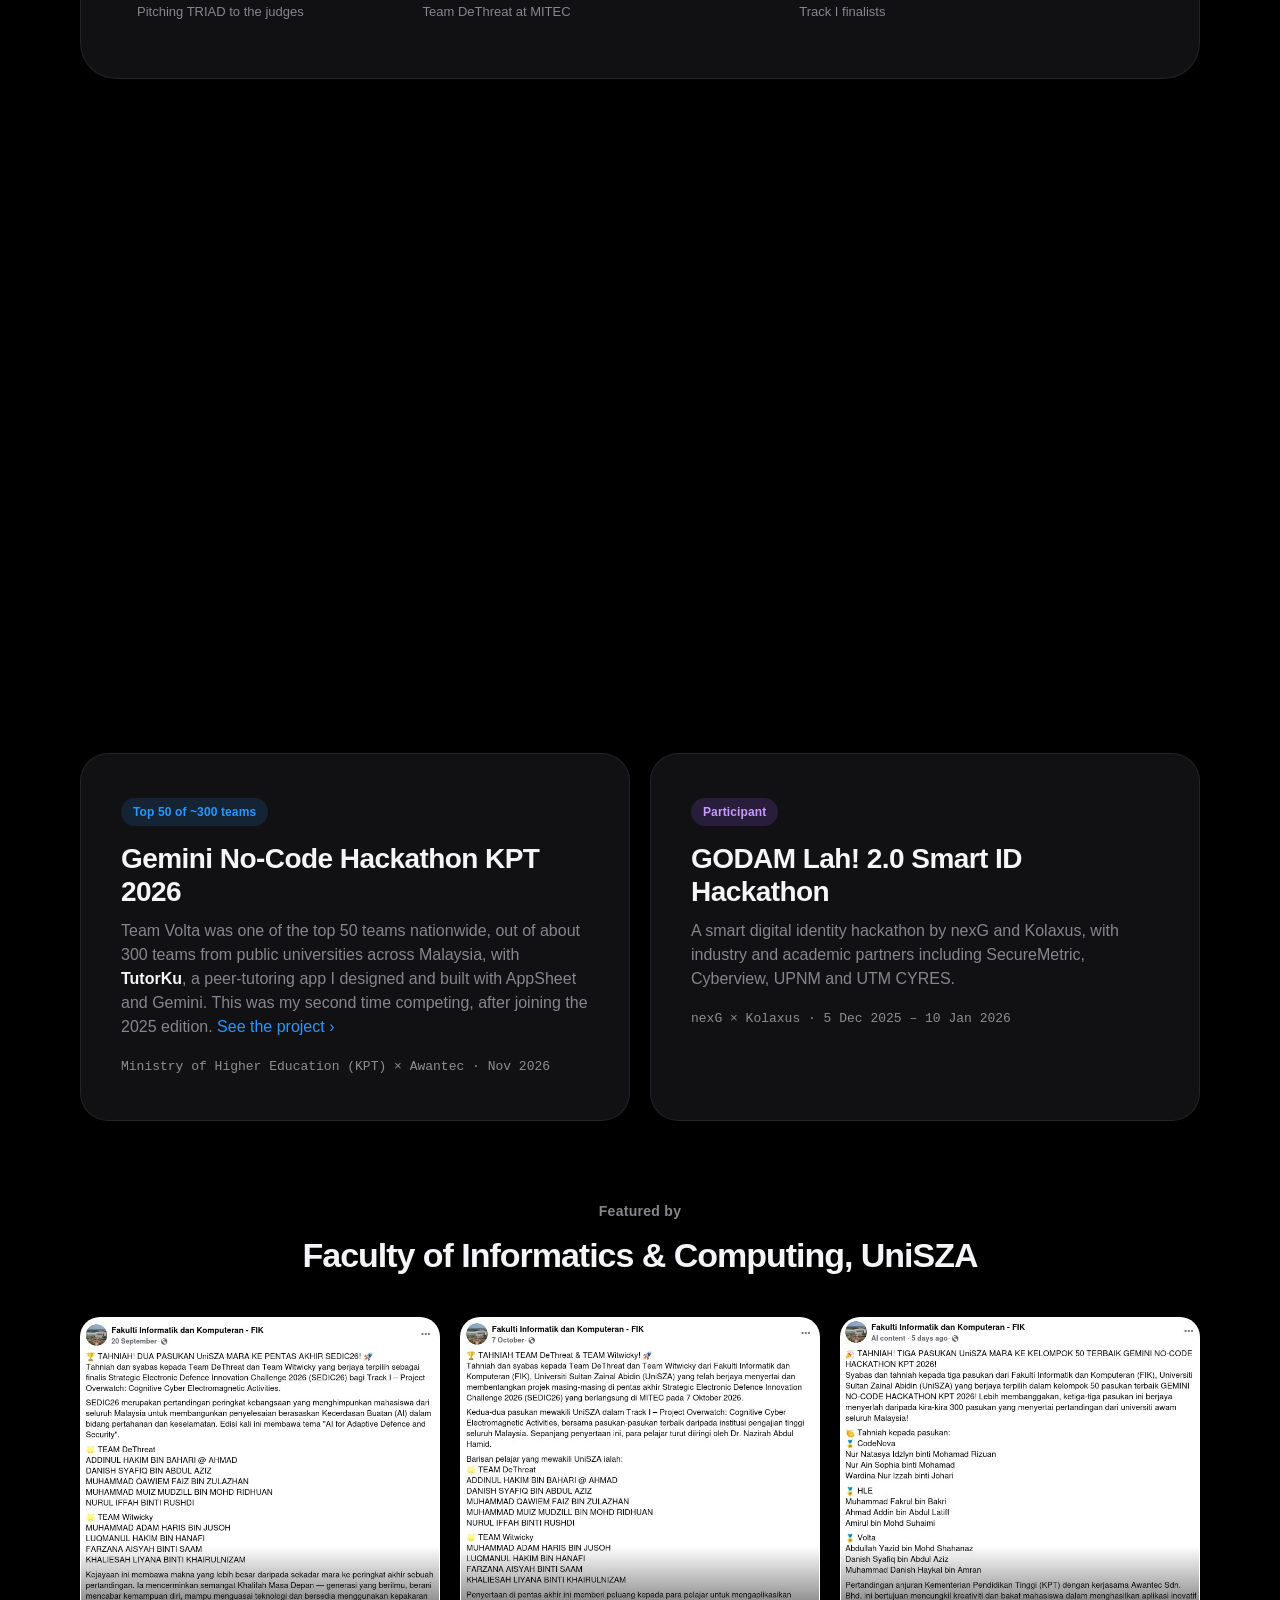
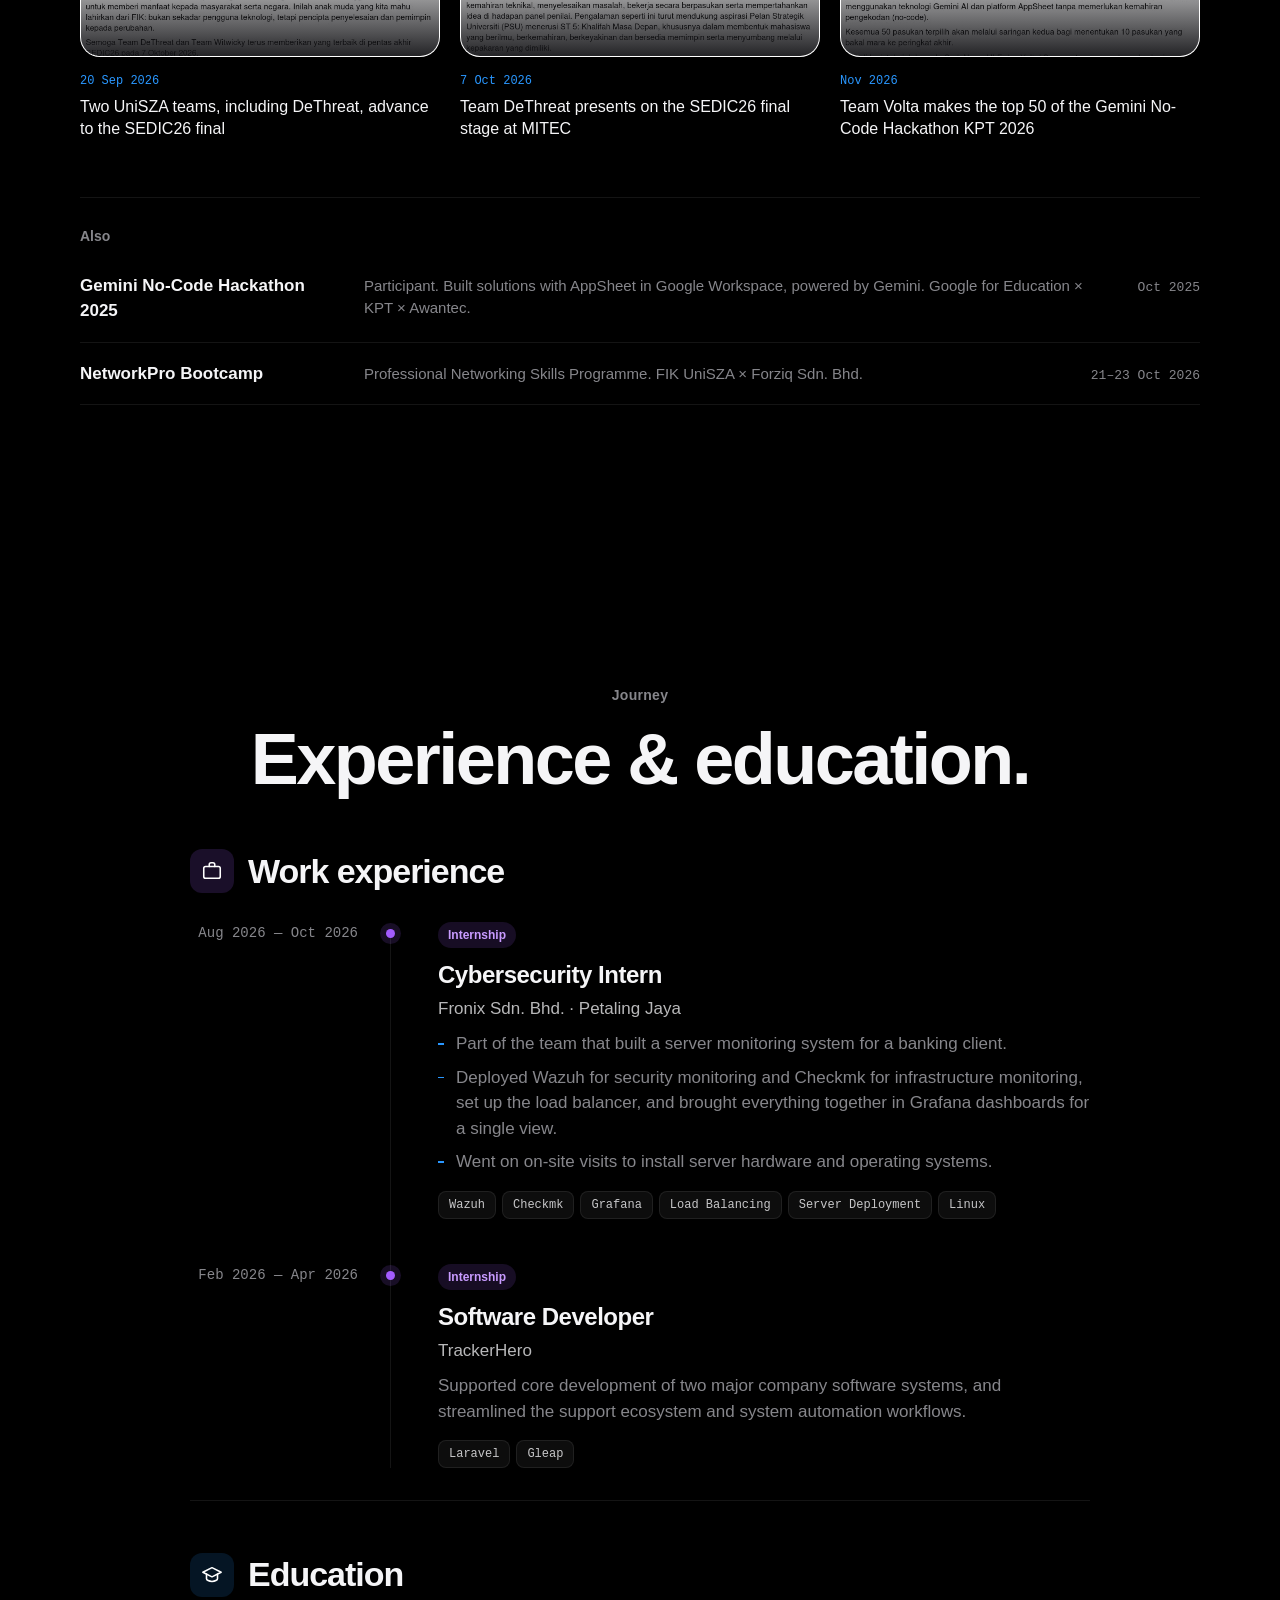
==== commit 9023991d: "Update index.html" ====
--- a/index.html
+++ b/index.html
@@ -254,7 +254,7 @@
             </div>
             <!-- TODO: if the repo becomes public, replace the <span> below with:
                  <a href="https://github.com/Addinul/Hackathon-SEDIC-v2.0" target="_blank" rel="noopener" class="btn btn-ghost">View on GitHub</a> -->
-            <span class="project-note">Team project with DeThreat &middot;</span>
+            <span class="project-note">Team project with DeThreat &middot; Source code available on request</span>
           </div>
           <p class="project-disclaimer">Results come from a calibrated-receiver simulation with held-out RadioML recordings, not field data.</p>
         </article>
@@ -650,10 +650,8 @@
         <h2 class="contact-title">Let's build something<br /><span class="grad">secure.</span></h2>
         <p class="section-sub">Open to internships, collaborations and conversations about security.</p>
         <div class="contact-actions">
-          <!-- TODO: change the email below to yours -->
-          <a href="mailto:your.email@example.com" class="btn btn-primary">Email me</a>
+          <a href="https://mail.google.com/mail/?view=cm&amp;fs=1&amp;to=mrmydanish@gmail.com" target="_blank" rel="noopener" class="btn btn-primary">Email me</a>
           <a href="https://www.linkedin.com/in/danish-syafiq-abdul-aziz-a8b412316/" target="_blank" rel="noopener" class="btn btn-ghost">LinkedIn</a>
-          <a href="https://github.com/nisheuuu" target="_blank" rel="noopener" class="btn btn-ghost">GitHub</a>
         </div>
       </div>
     </section>
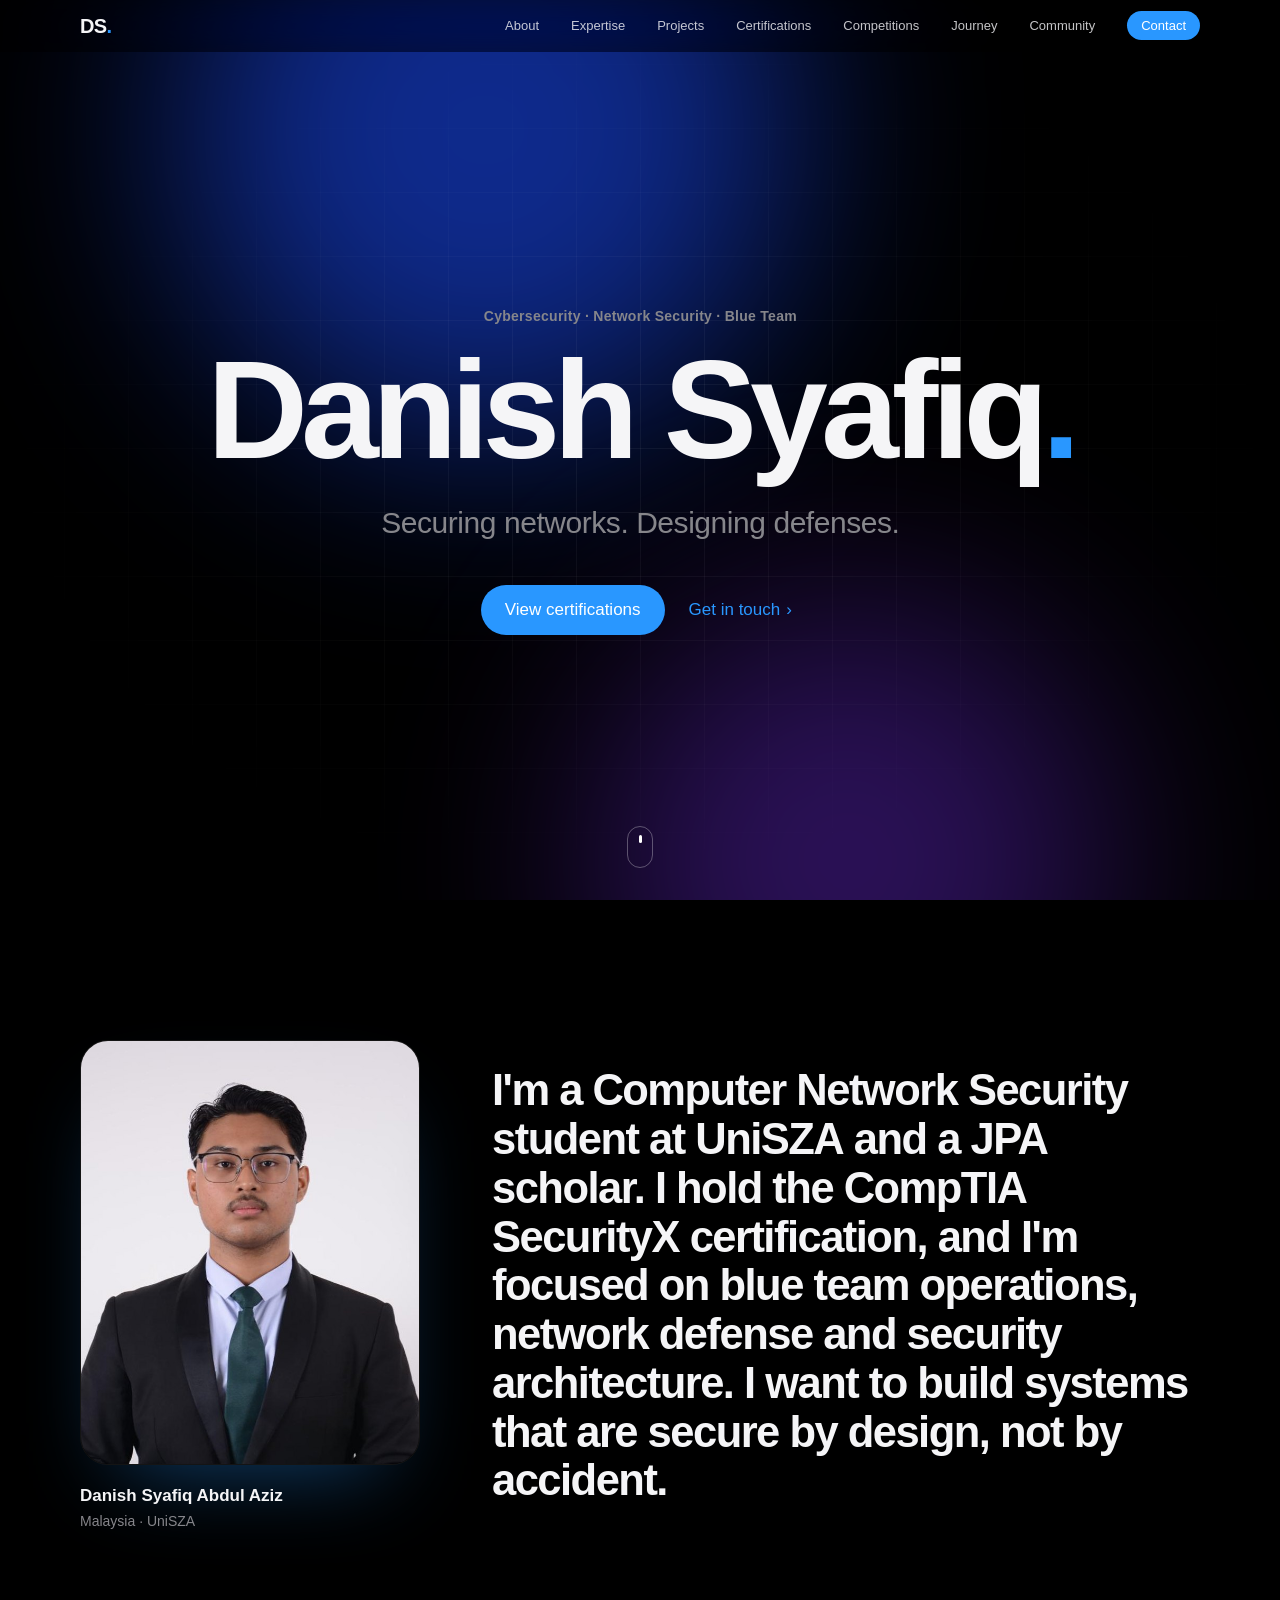
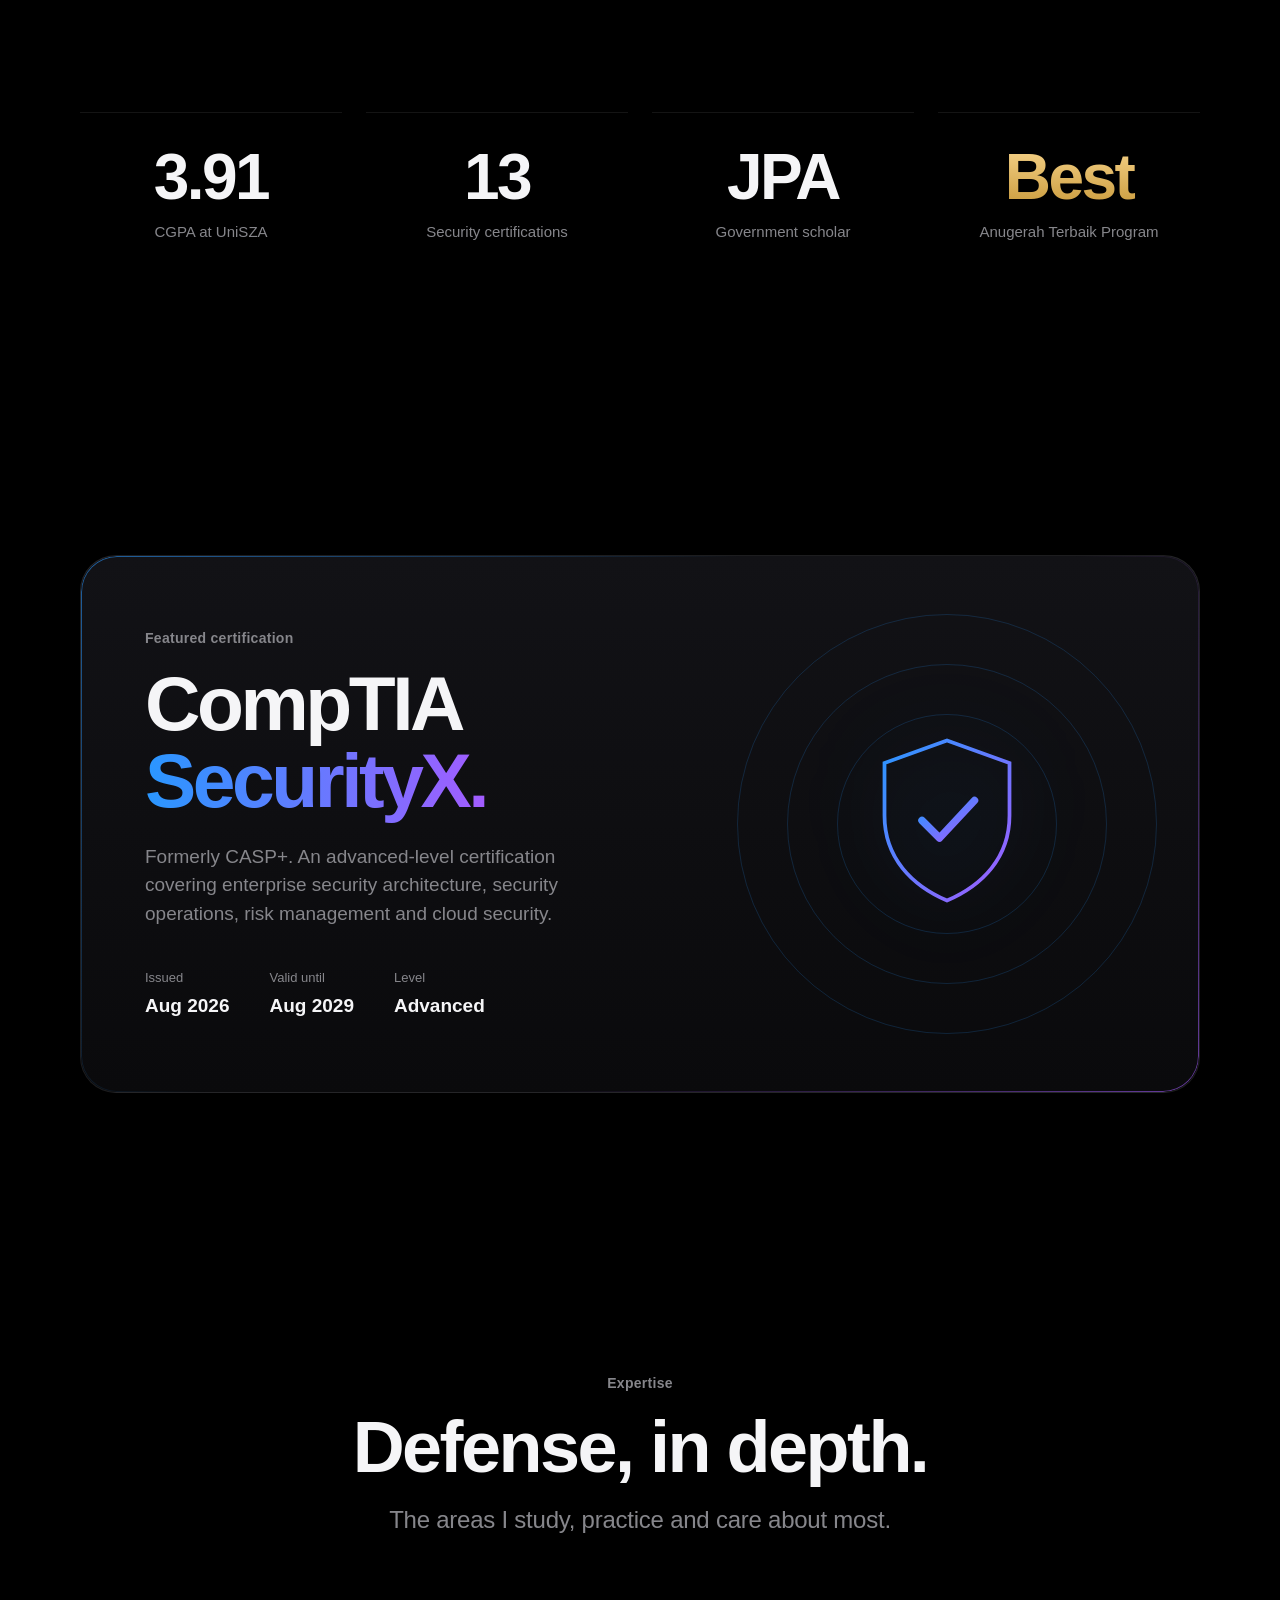
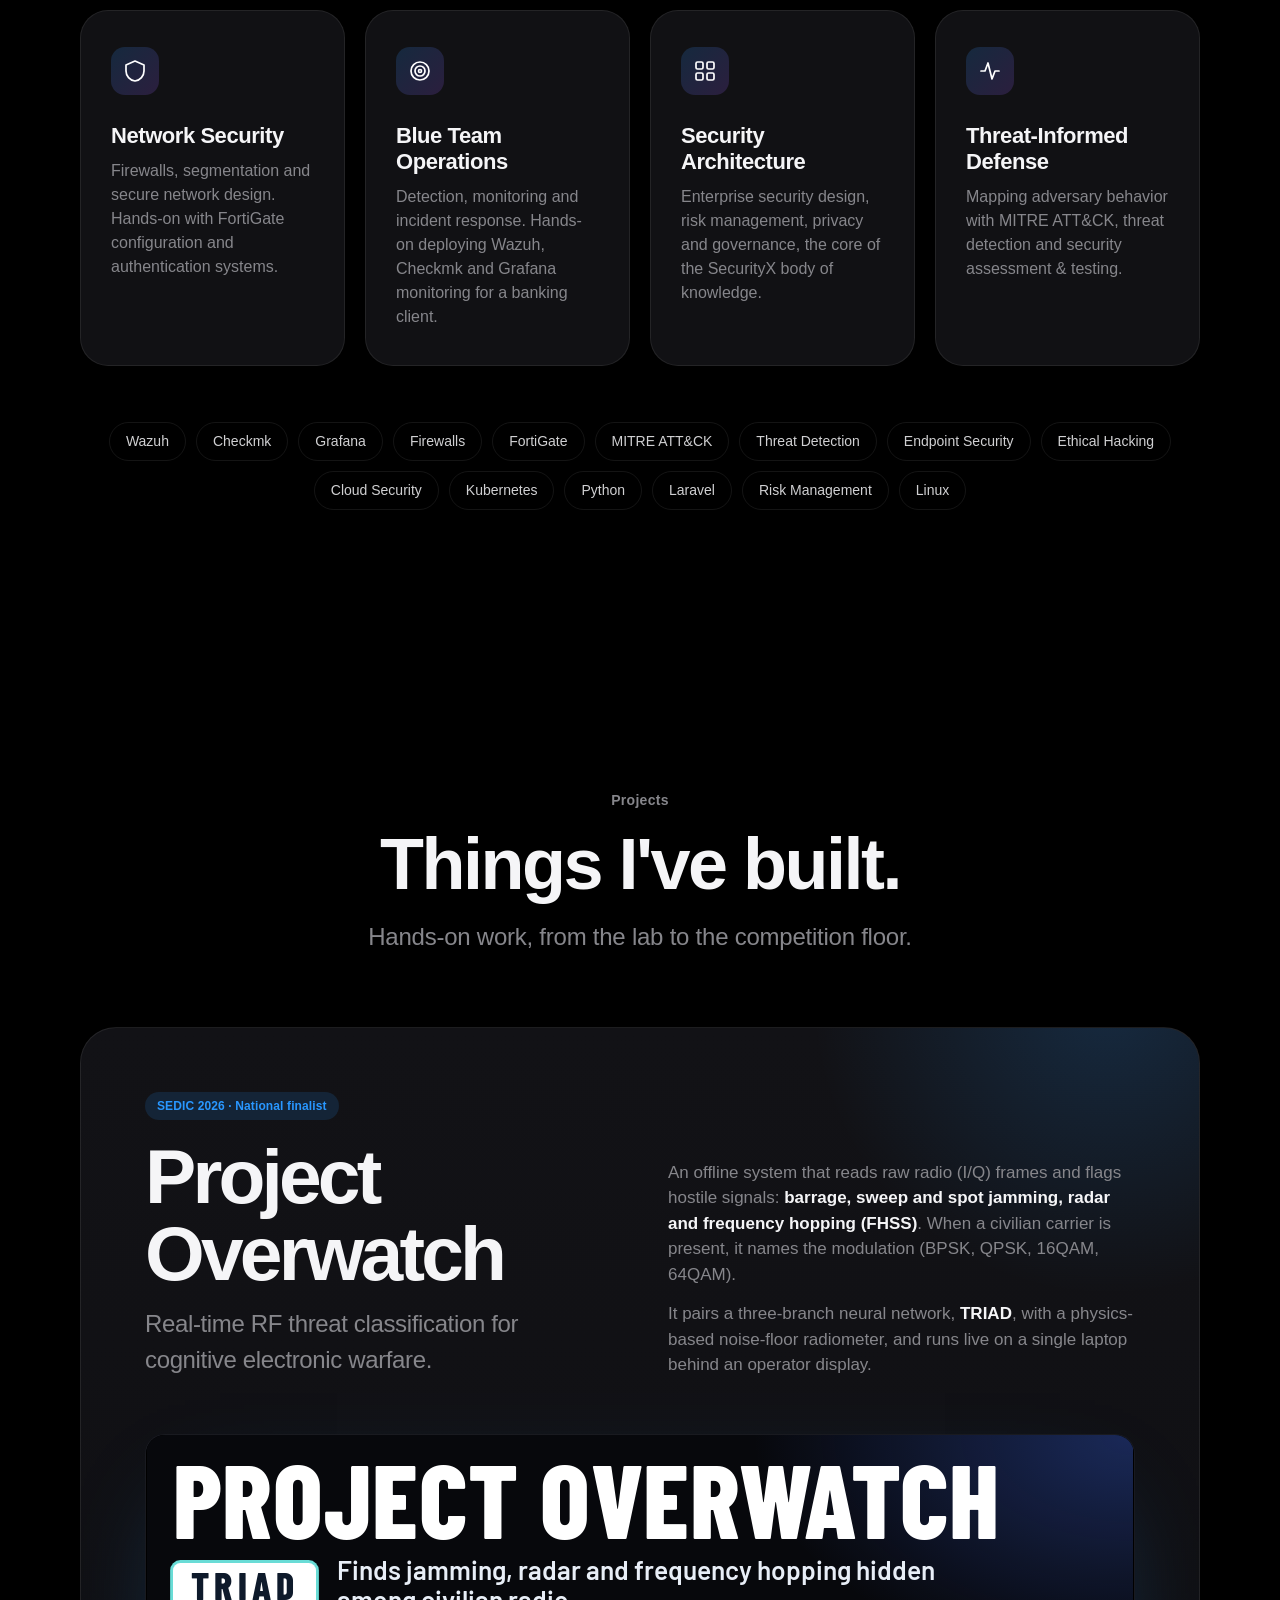
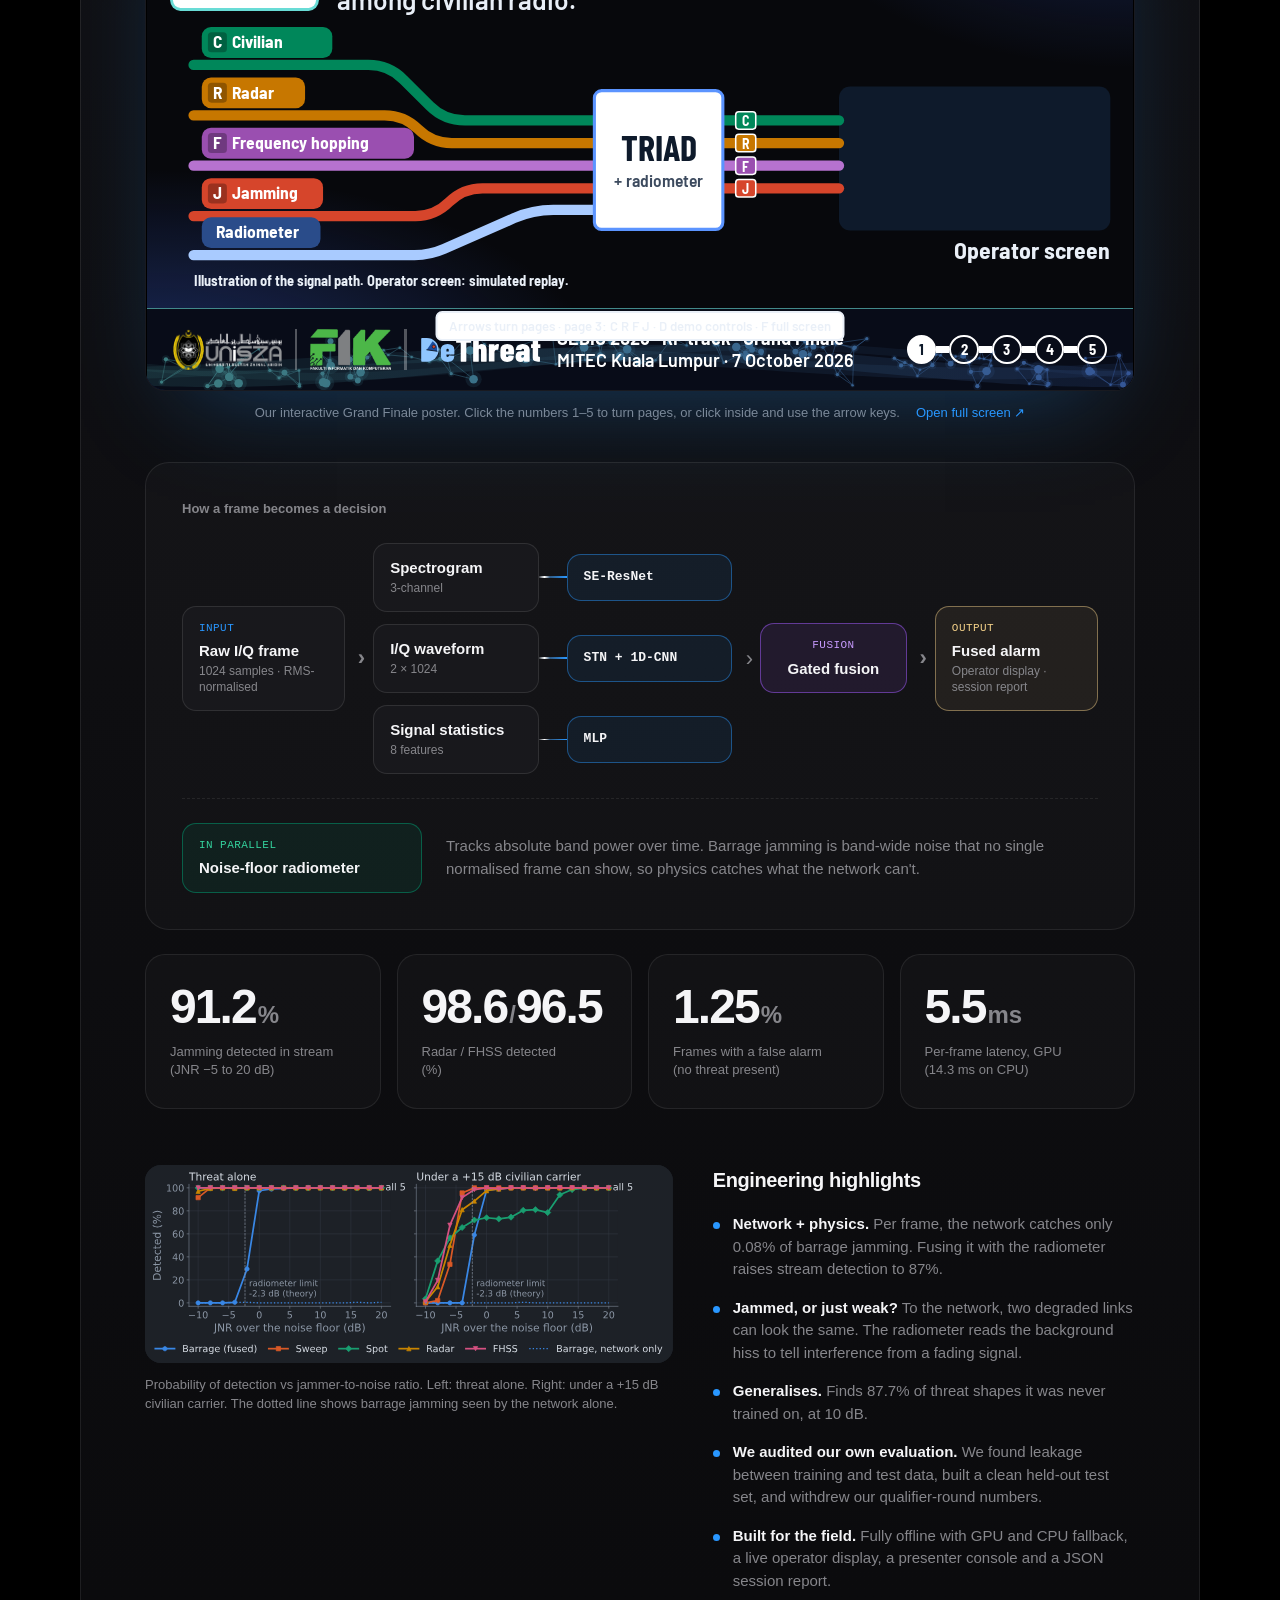
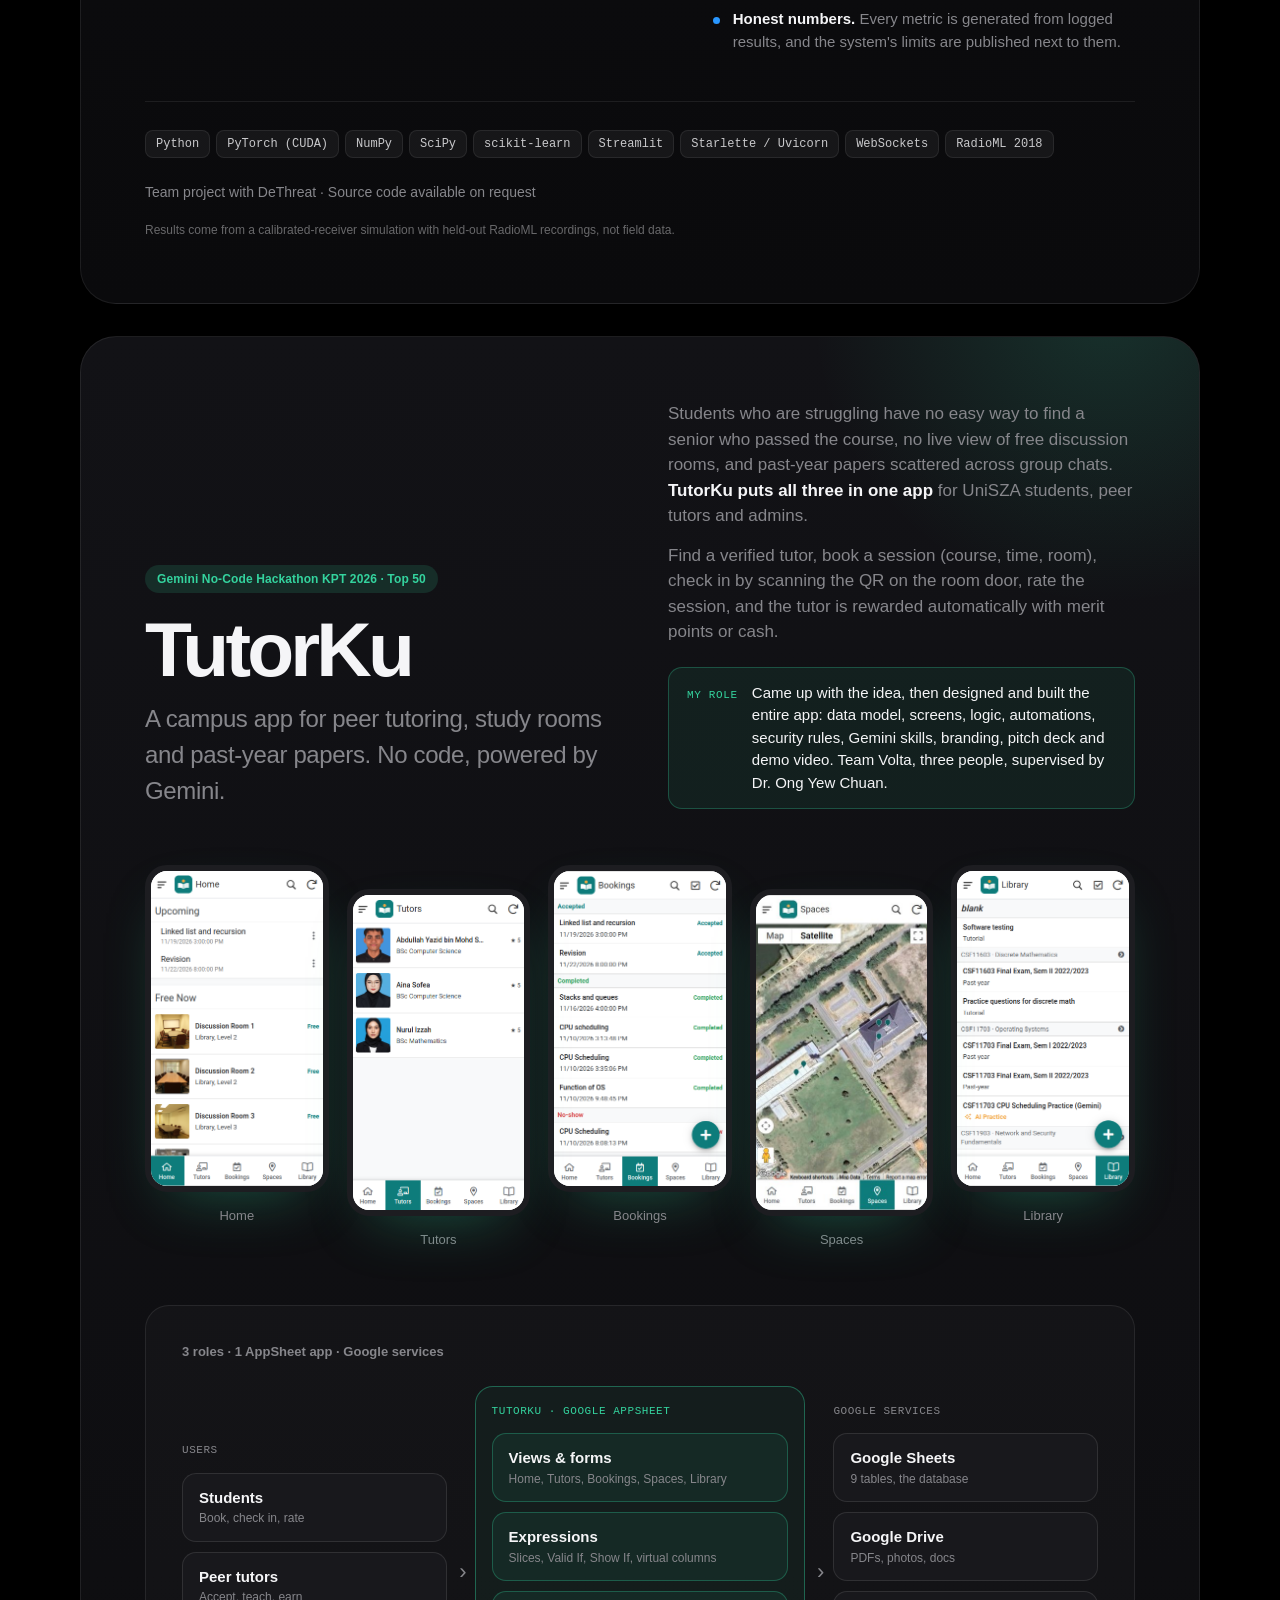
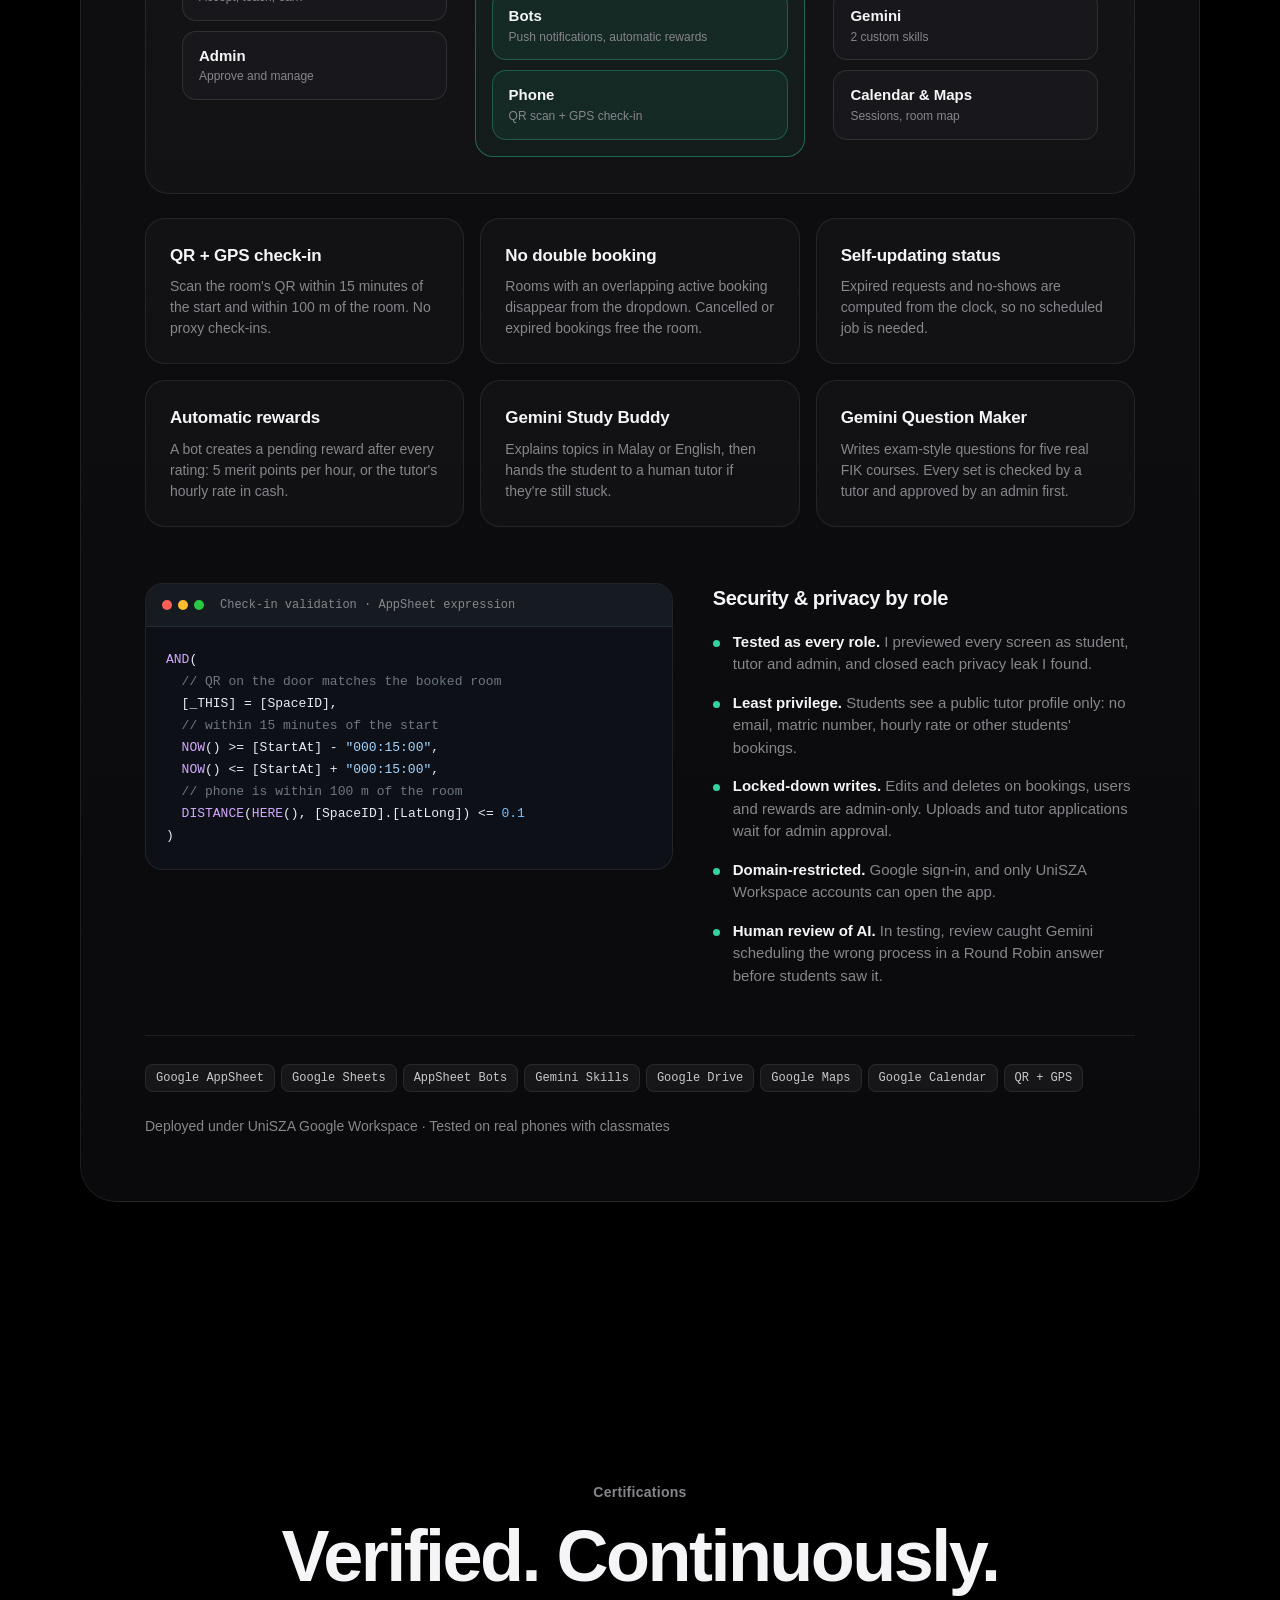
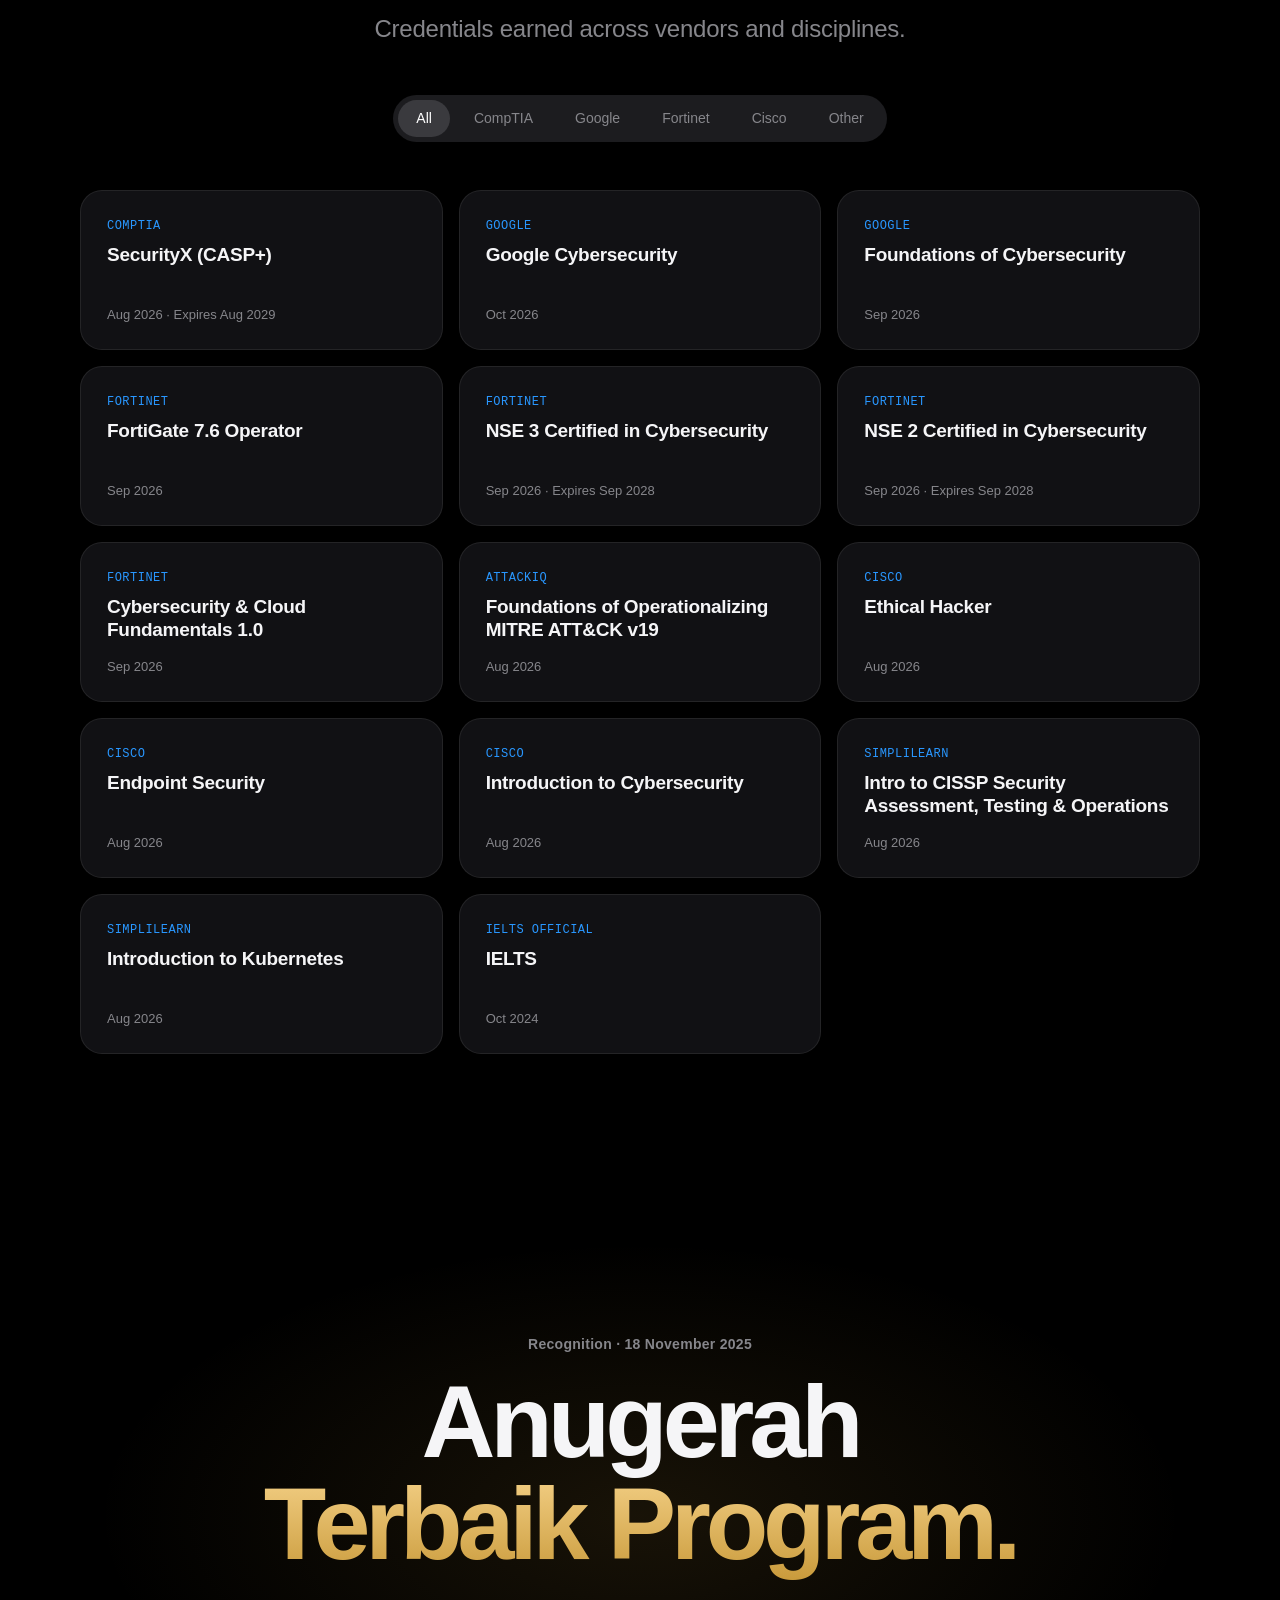
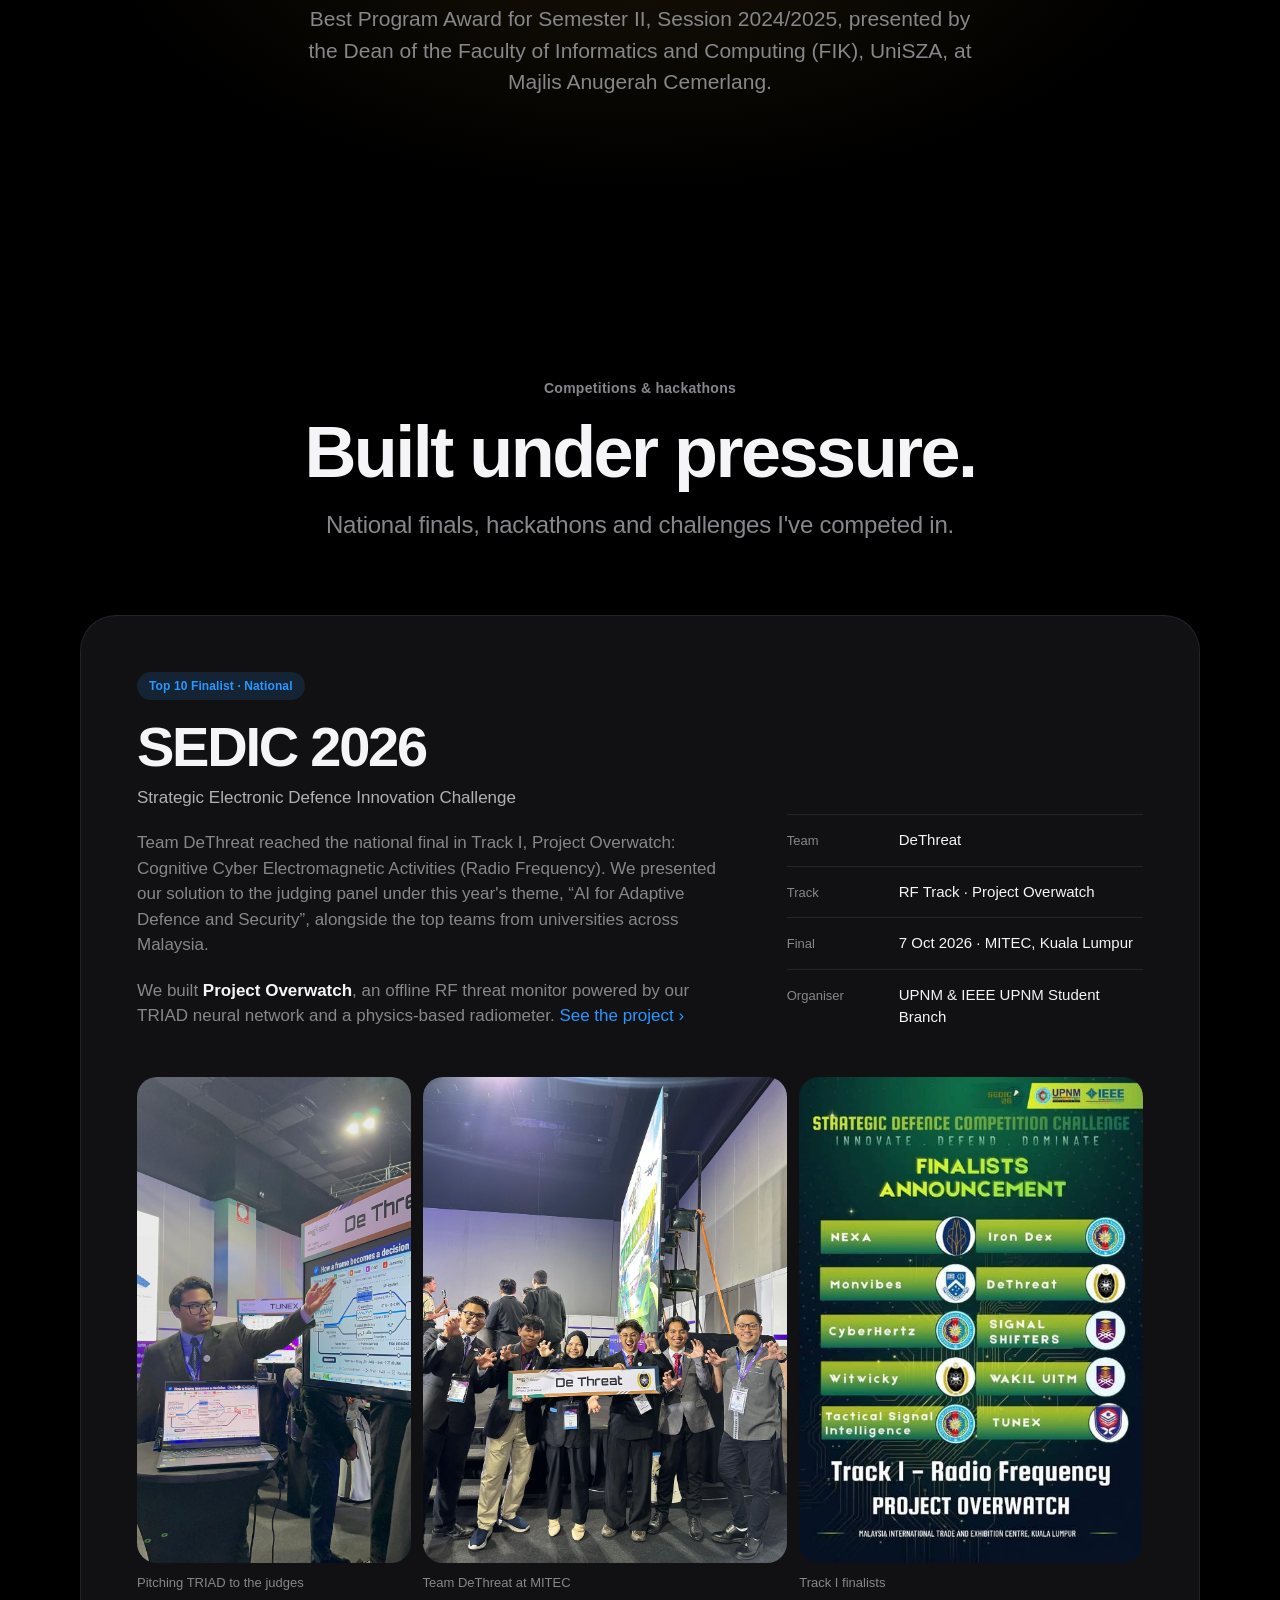
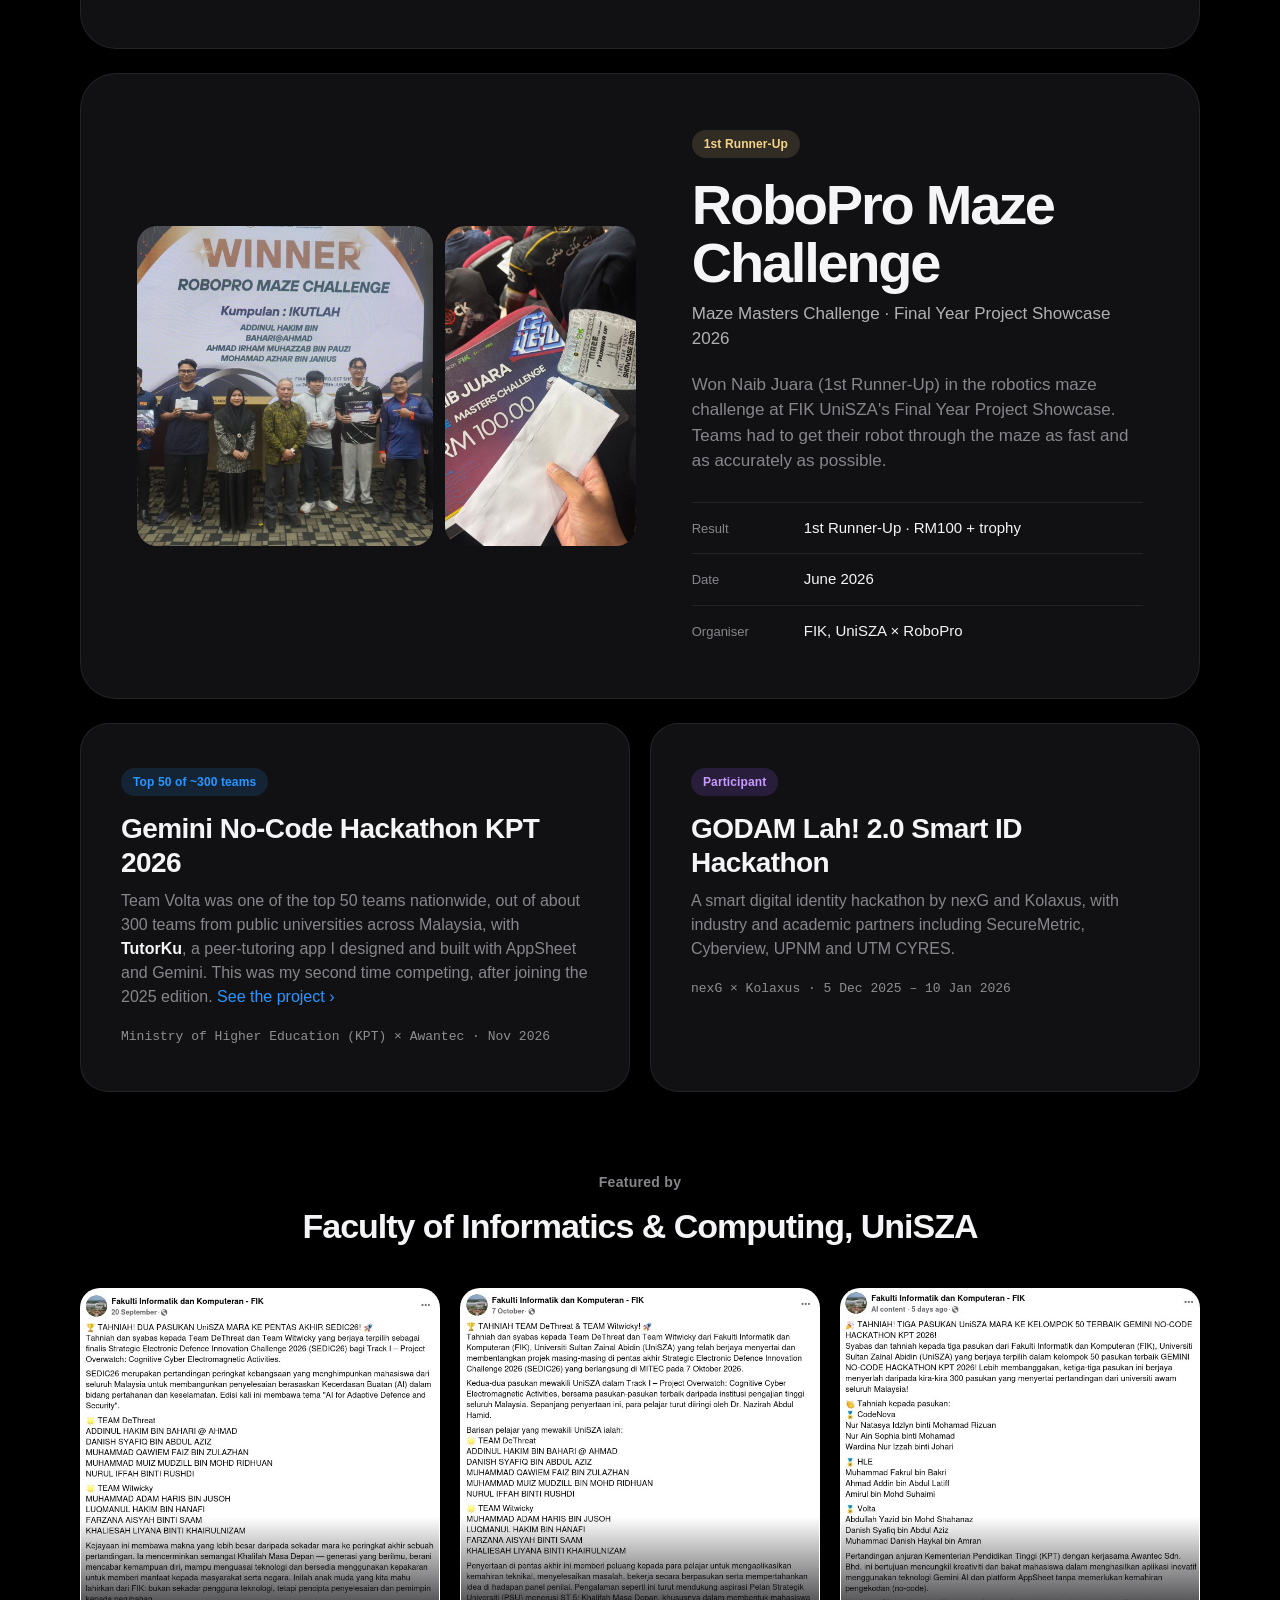
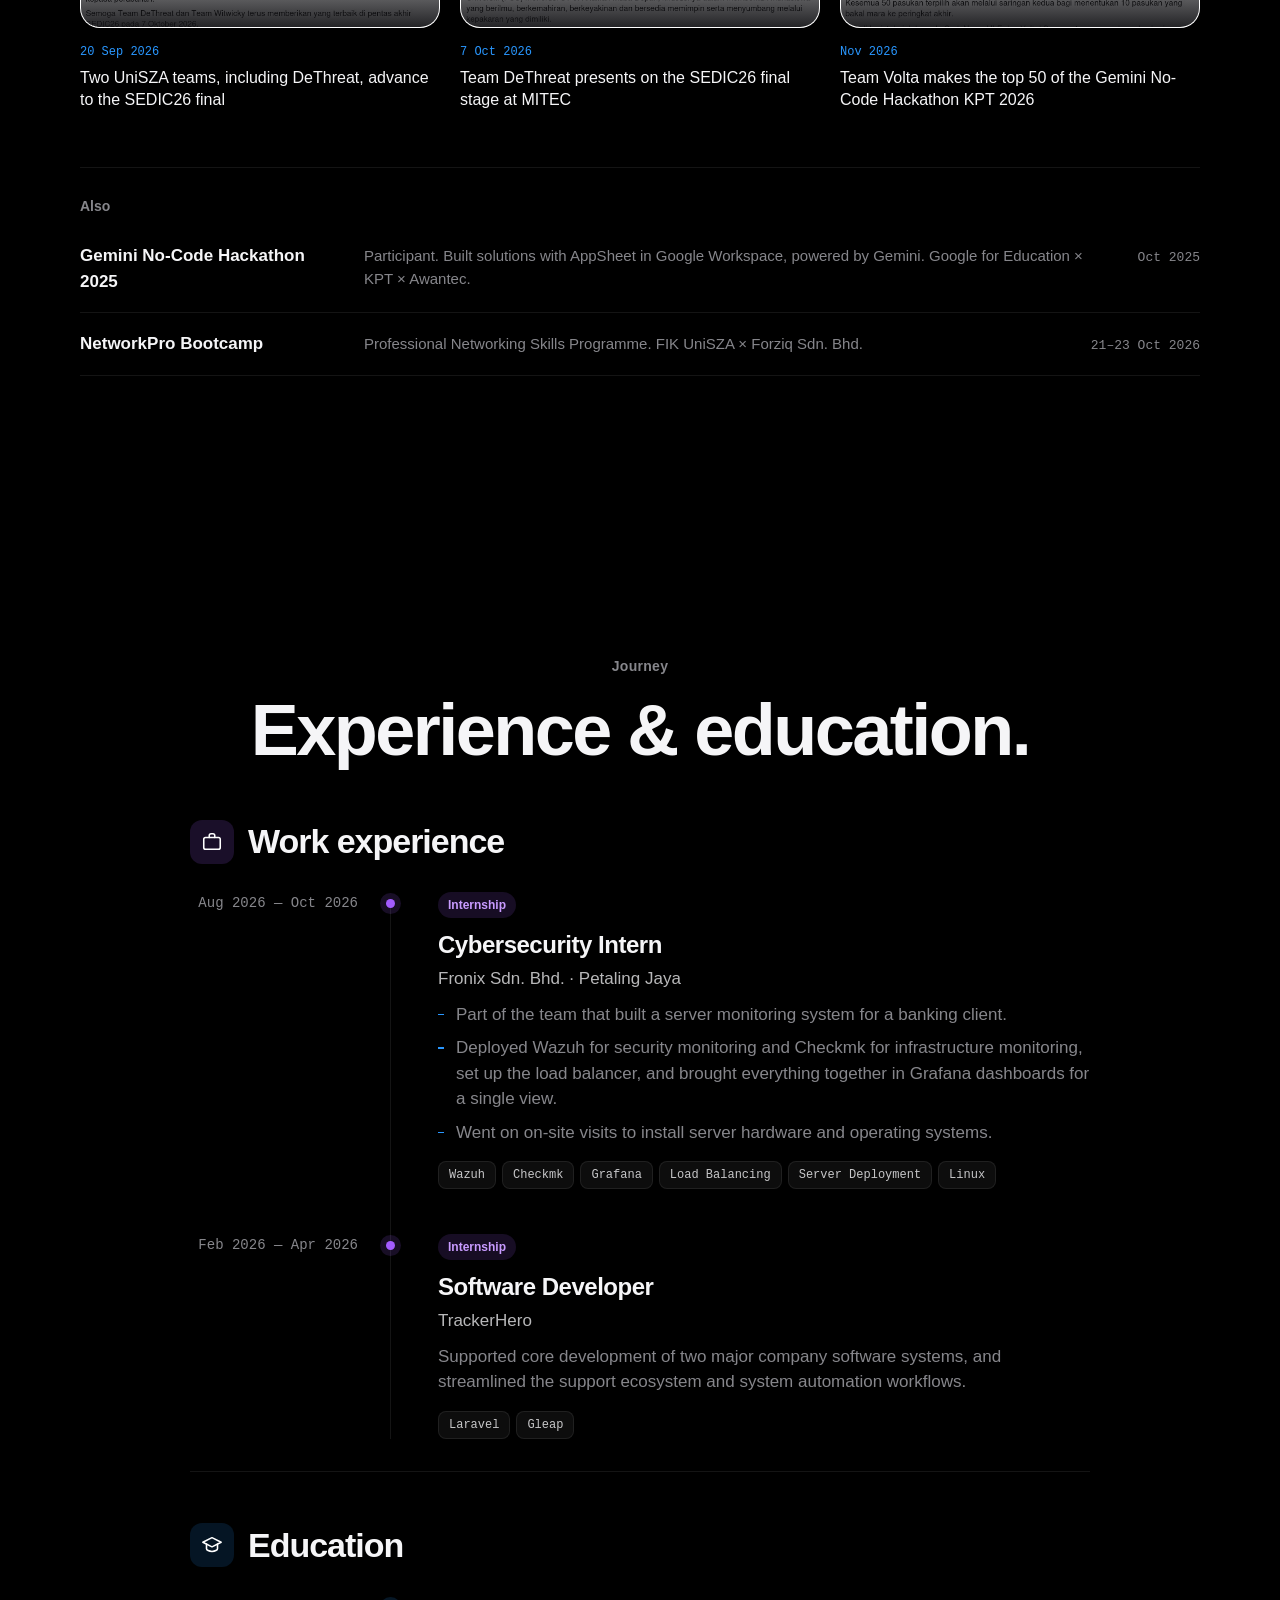
==== commit 8c6f238e: "change description from project summary Removed personal role description from project summary." ====
--- a/index.html
+++ b/index.html
@@ -183,10 +183,6 @@
             <div class="project-summary">
               <p>An offline system that reads raw radio (I/Q) frames and flags hostile signals: <strong>barrage, sweep and spot jamming, radar and frequency hopping (FHSS)</strong>. When a civilian carrier is present, it names the modulation (BPSK, QPSK, 16QAM, 64QAM).</p>
               <p>It pairs a three-branch neural network, <strong>TRIAD</strong>, with a physics-based noise-floor radiometer, and runs live on a single laptop behind an operator display.</p>
-              <div class="role">
-                <span class="role-k">My role</span>
-                <span>Research &amp; documentation in a five-person team, advised by Dr. Ong Yew Chuan.</span>
-              </div>
             </div>
           </div>
 
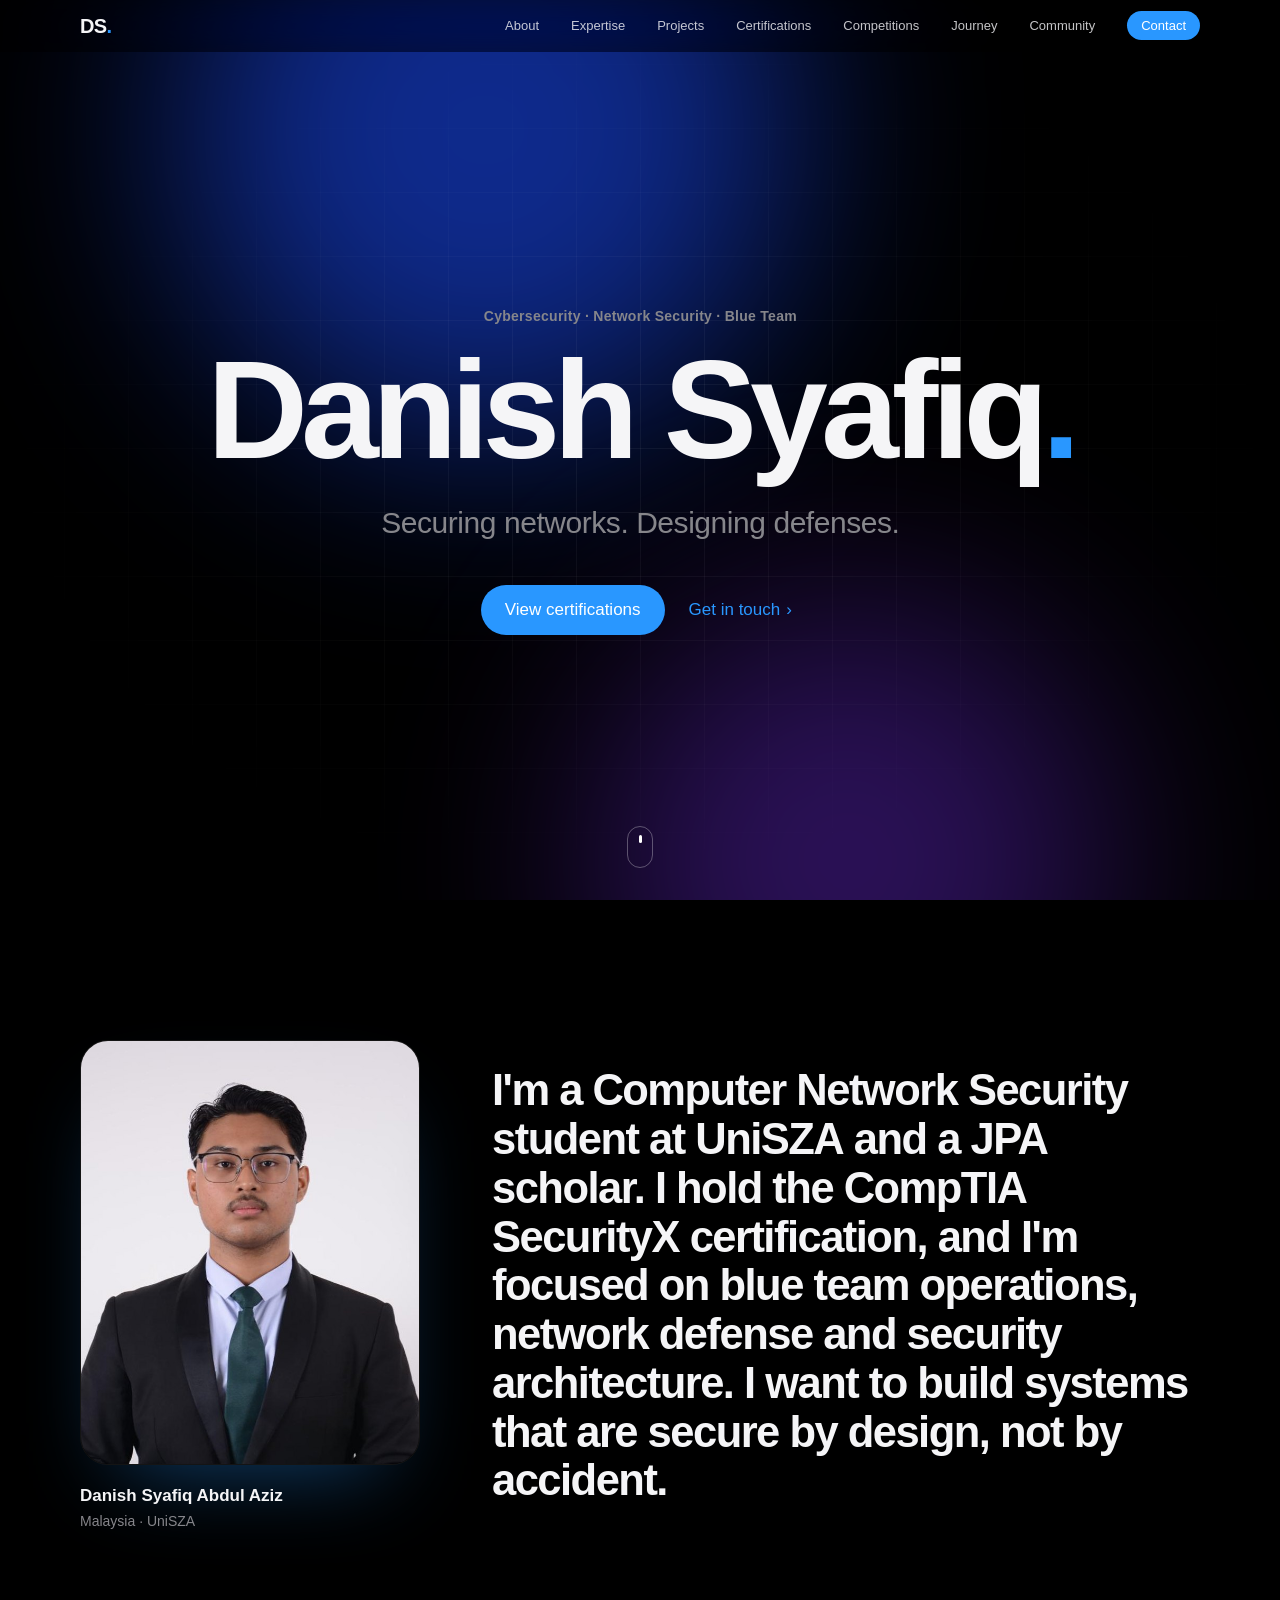
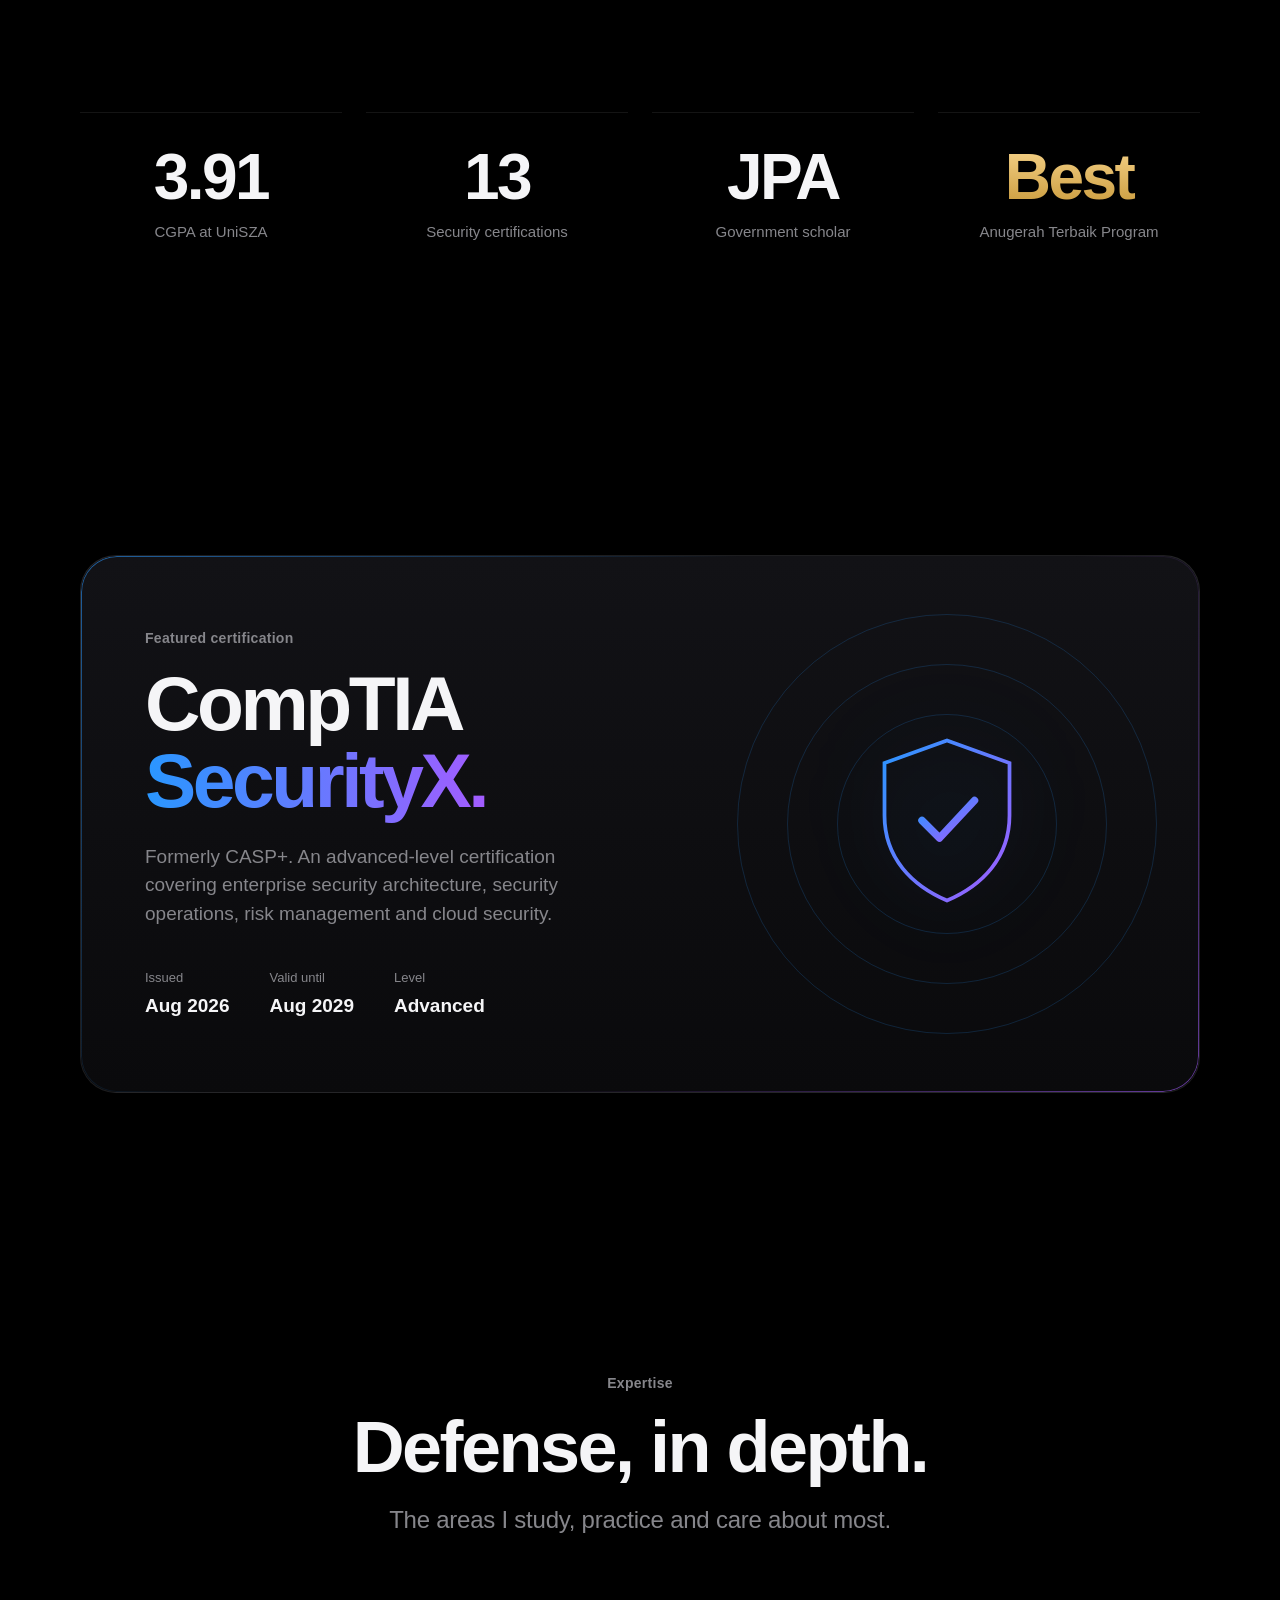
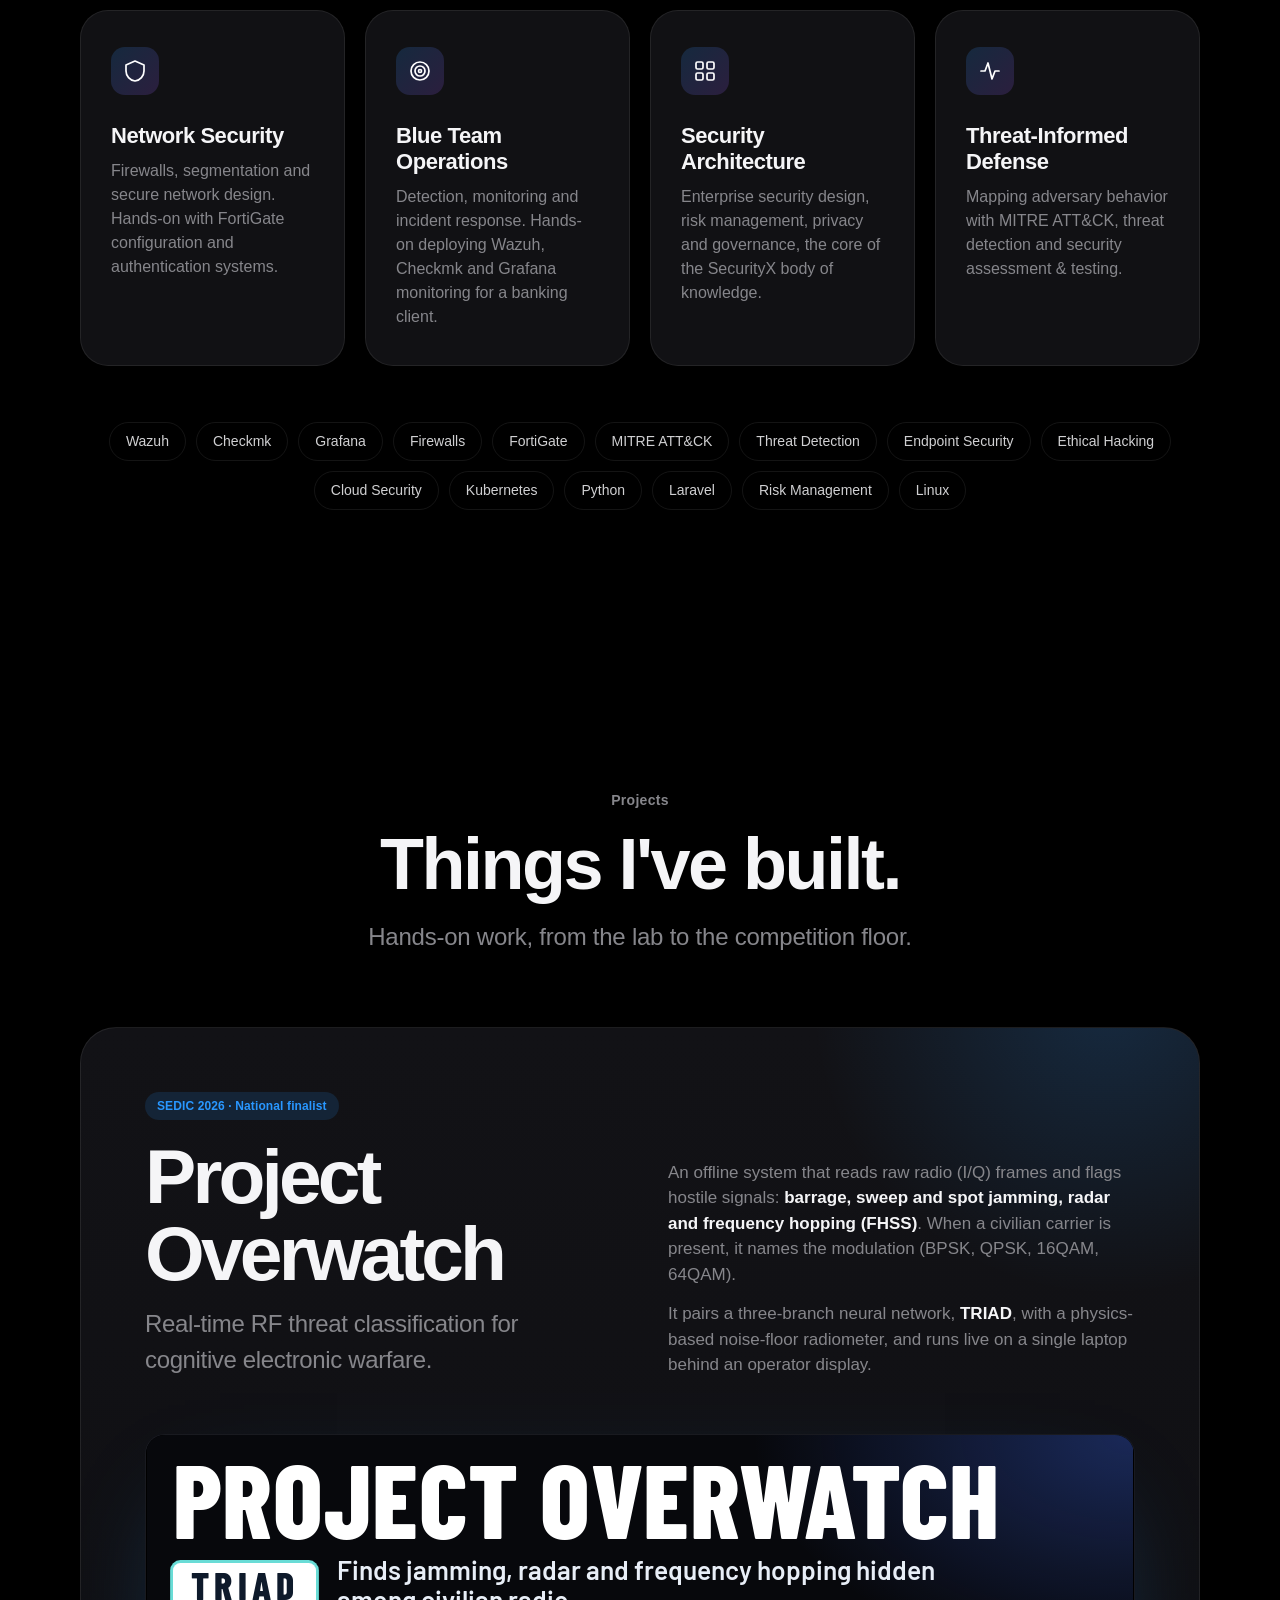
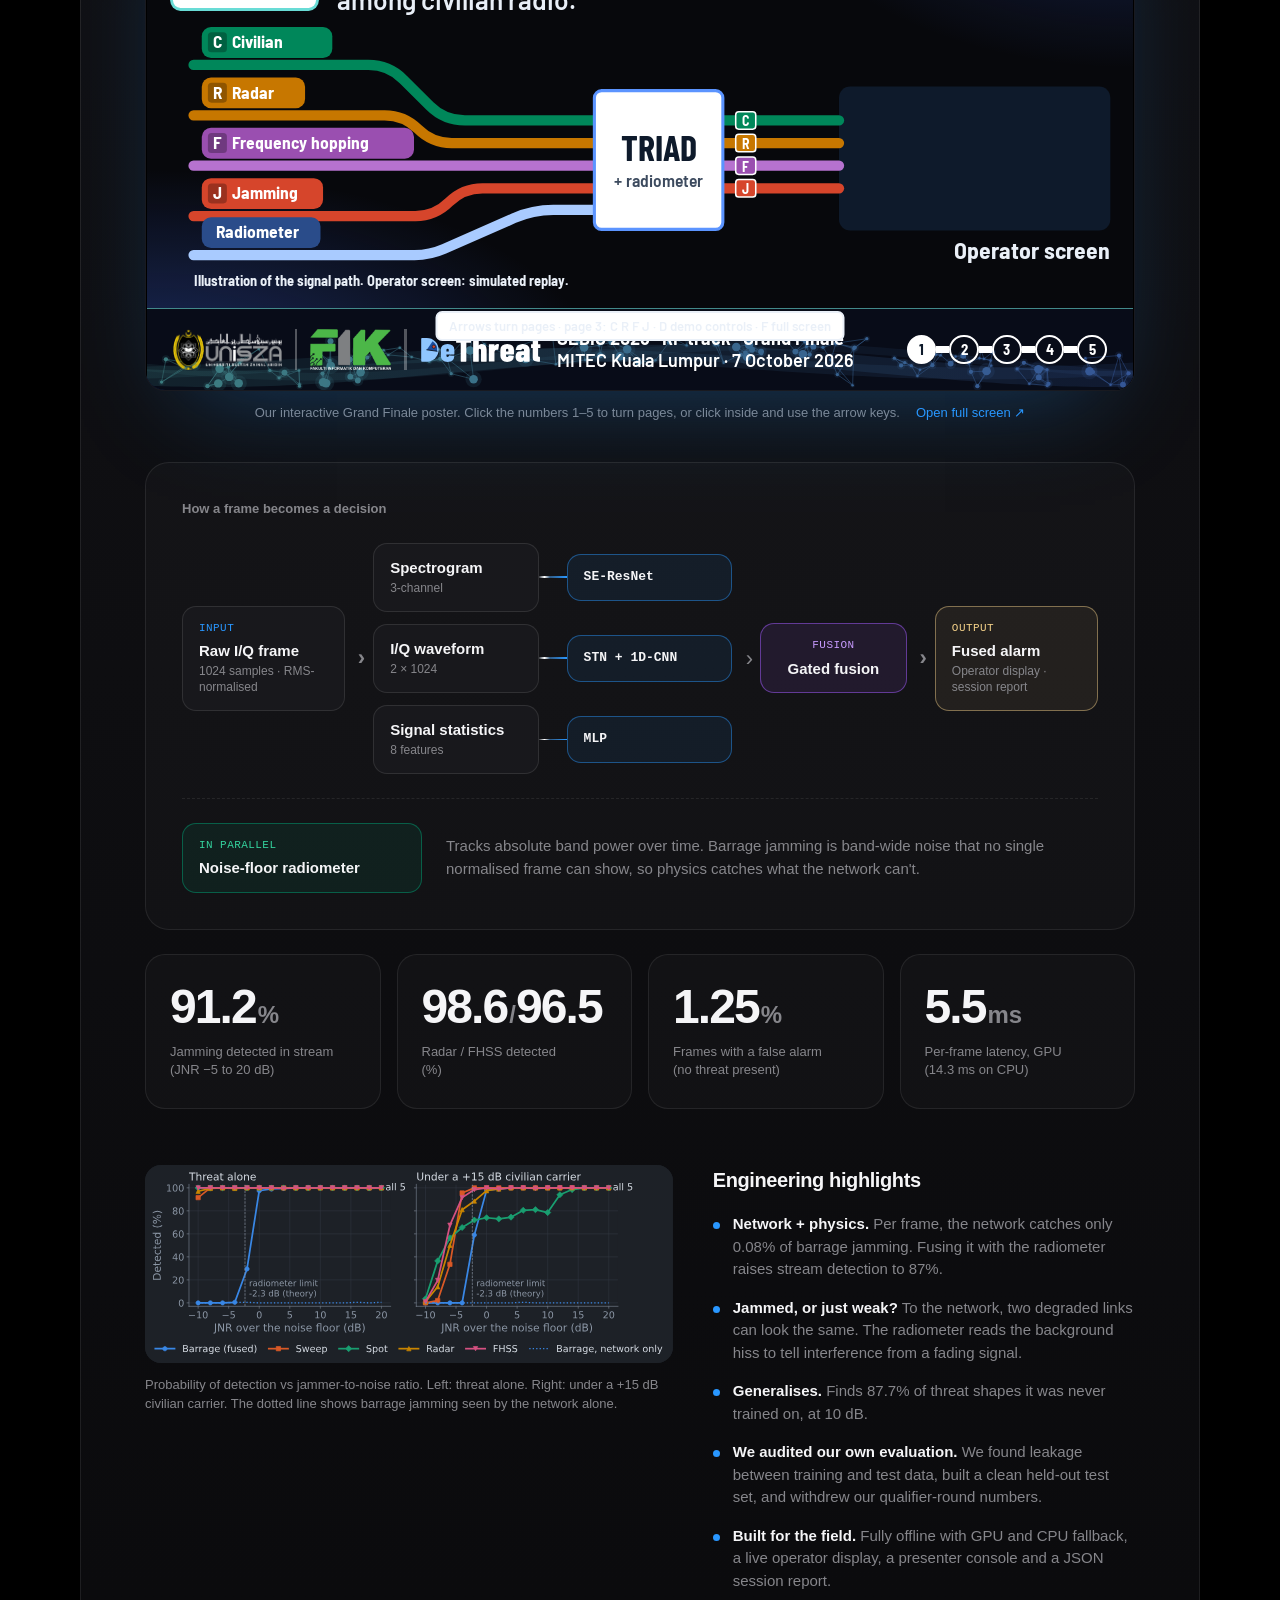
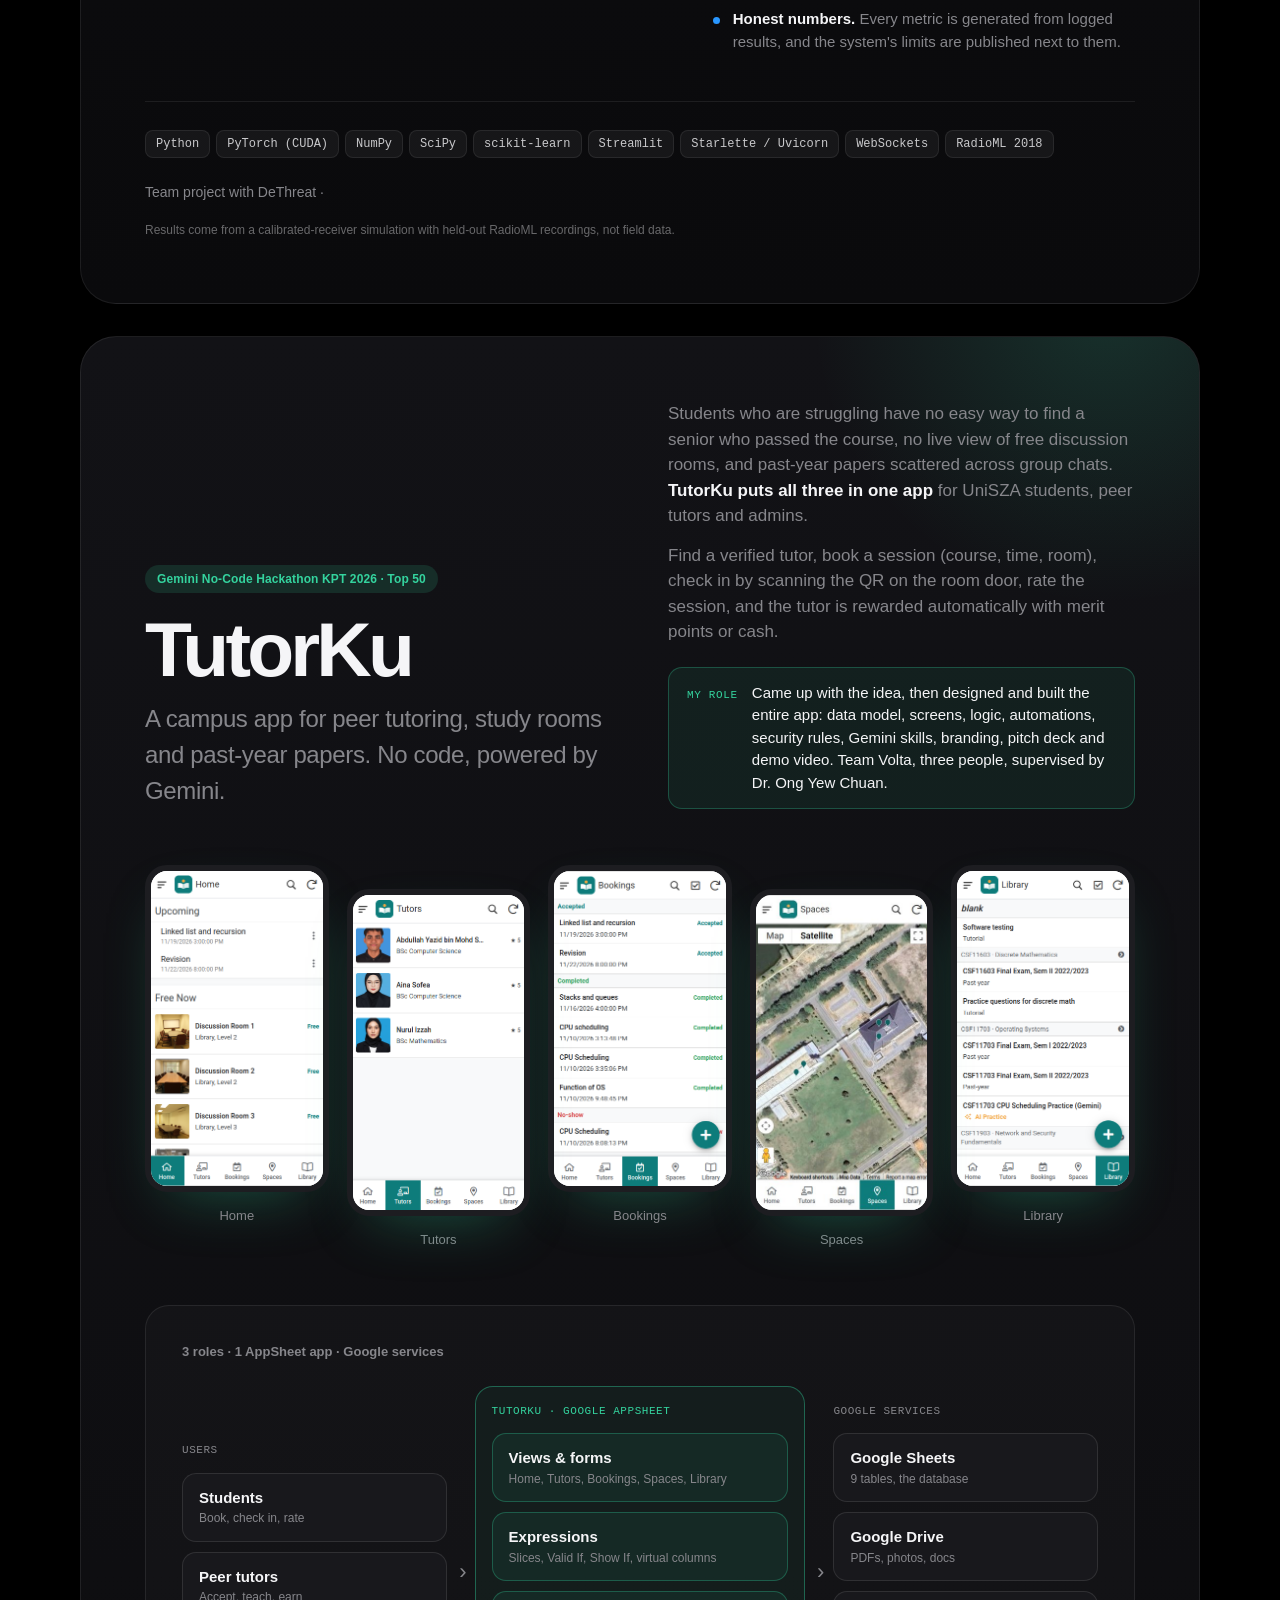
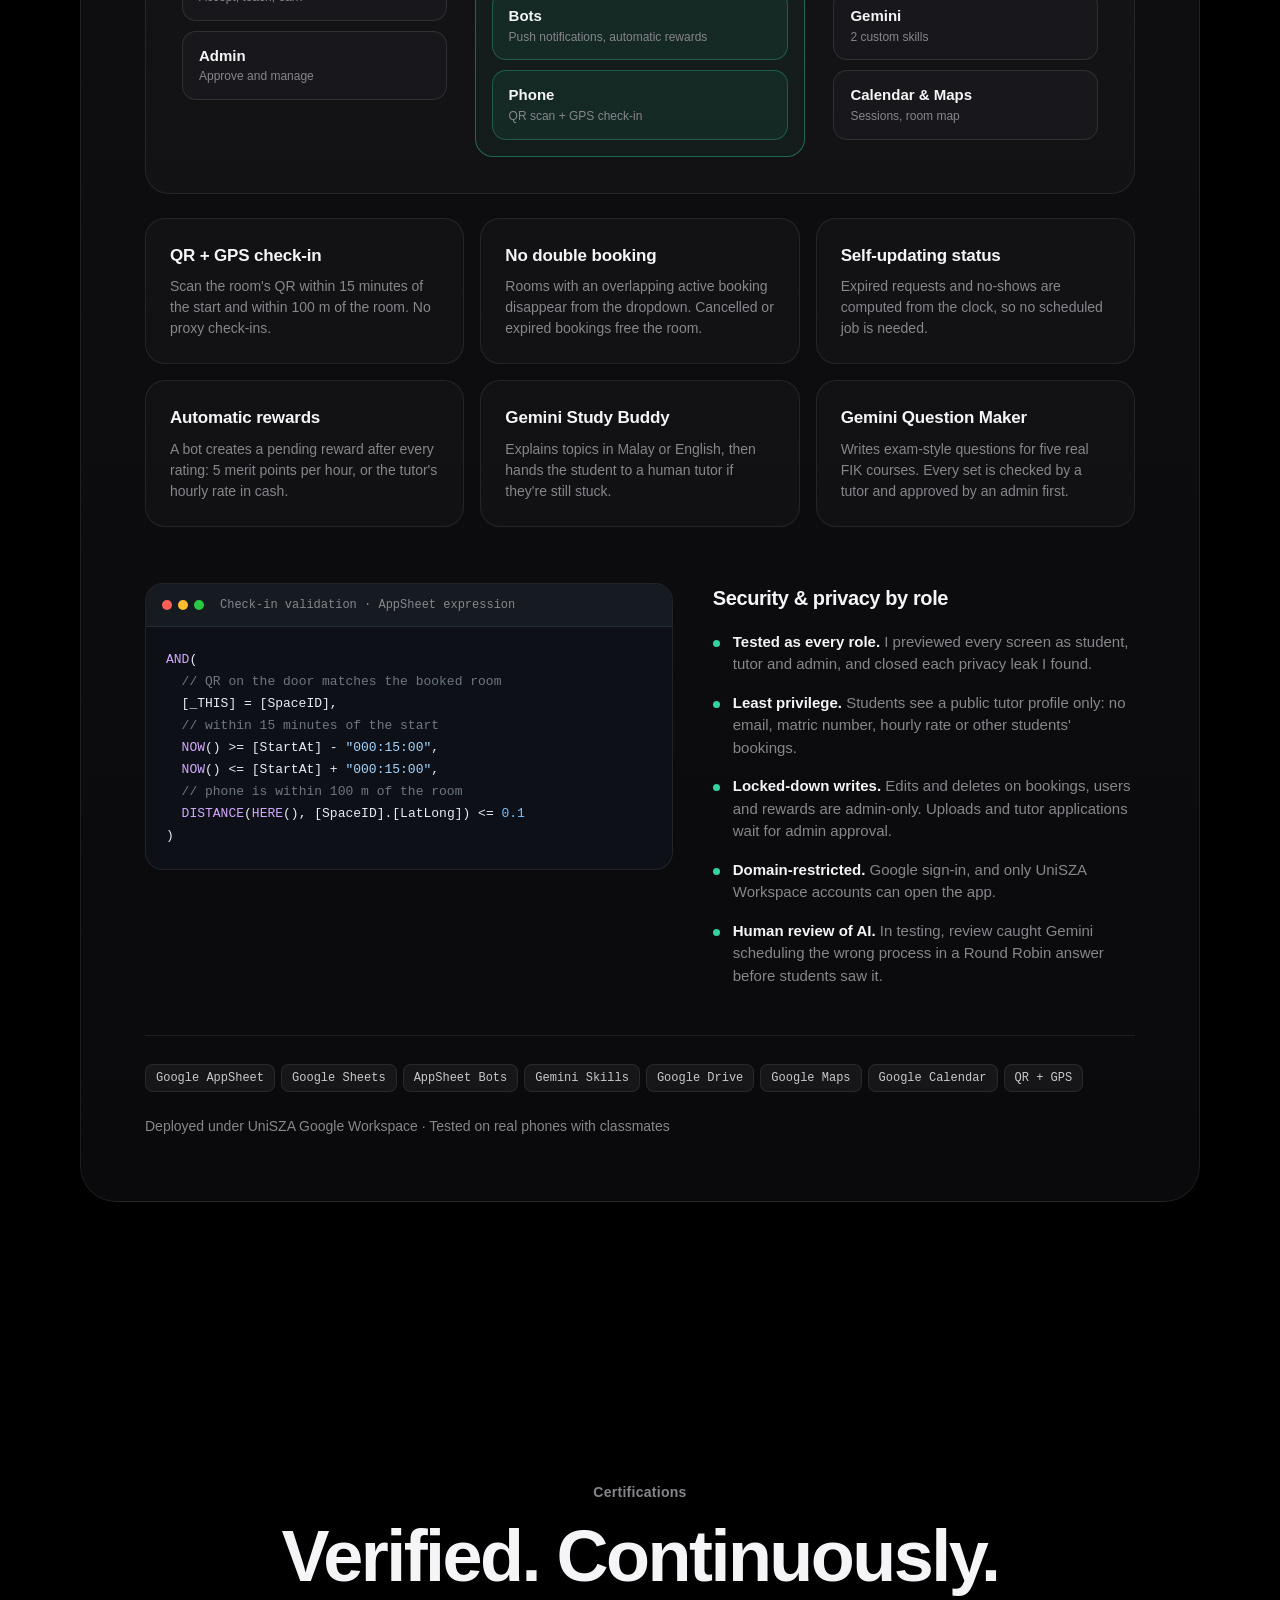
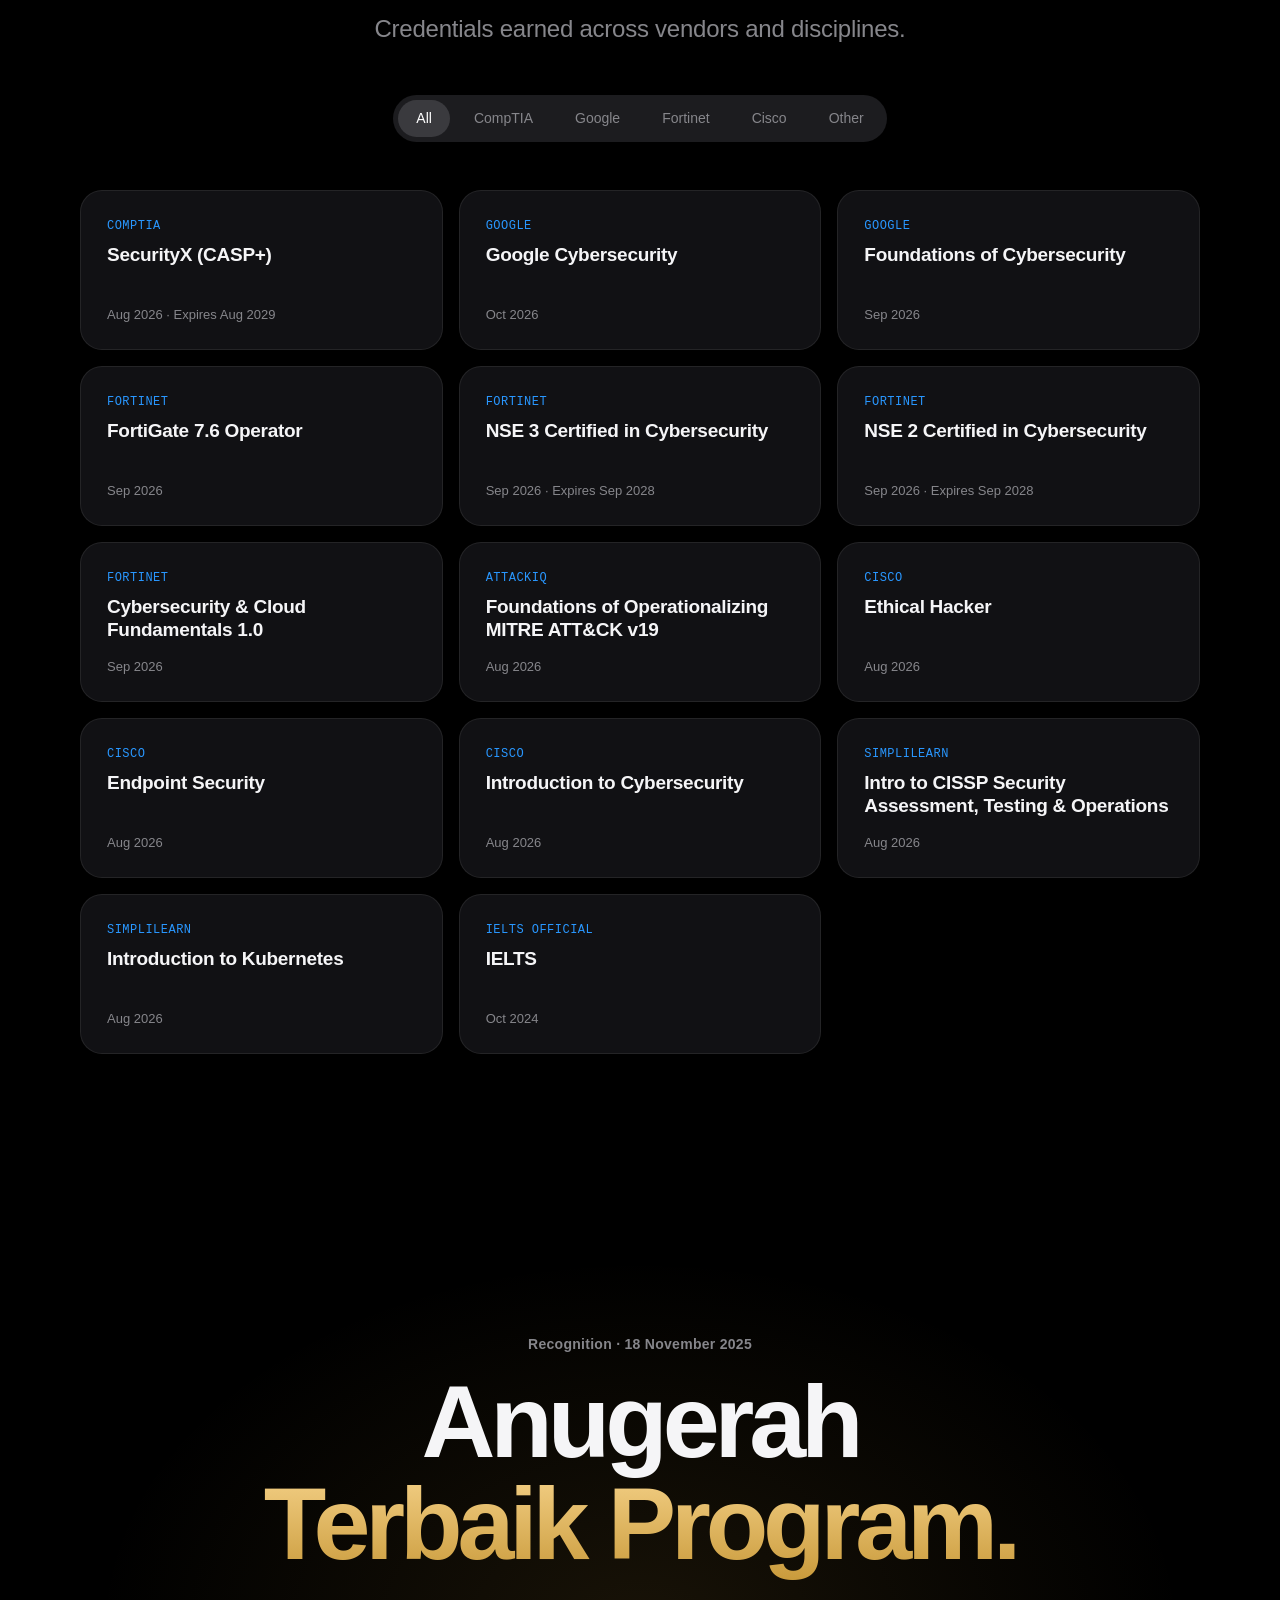
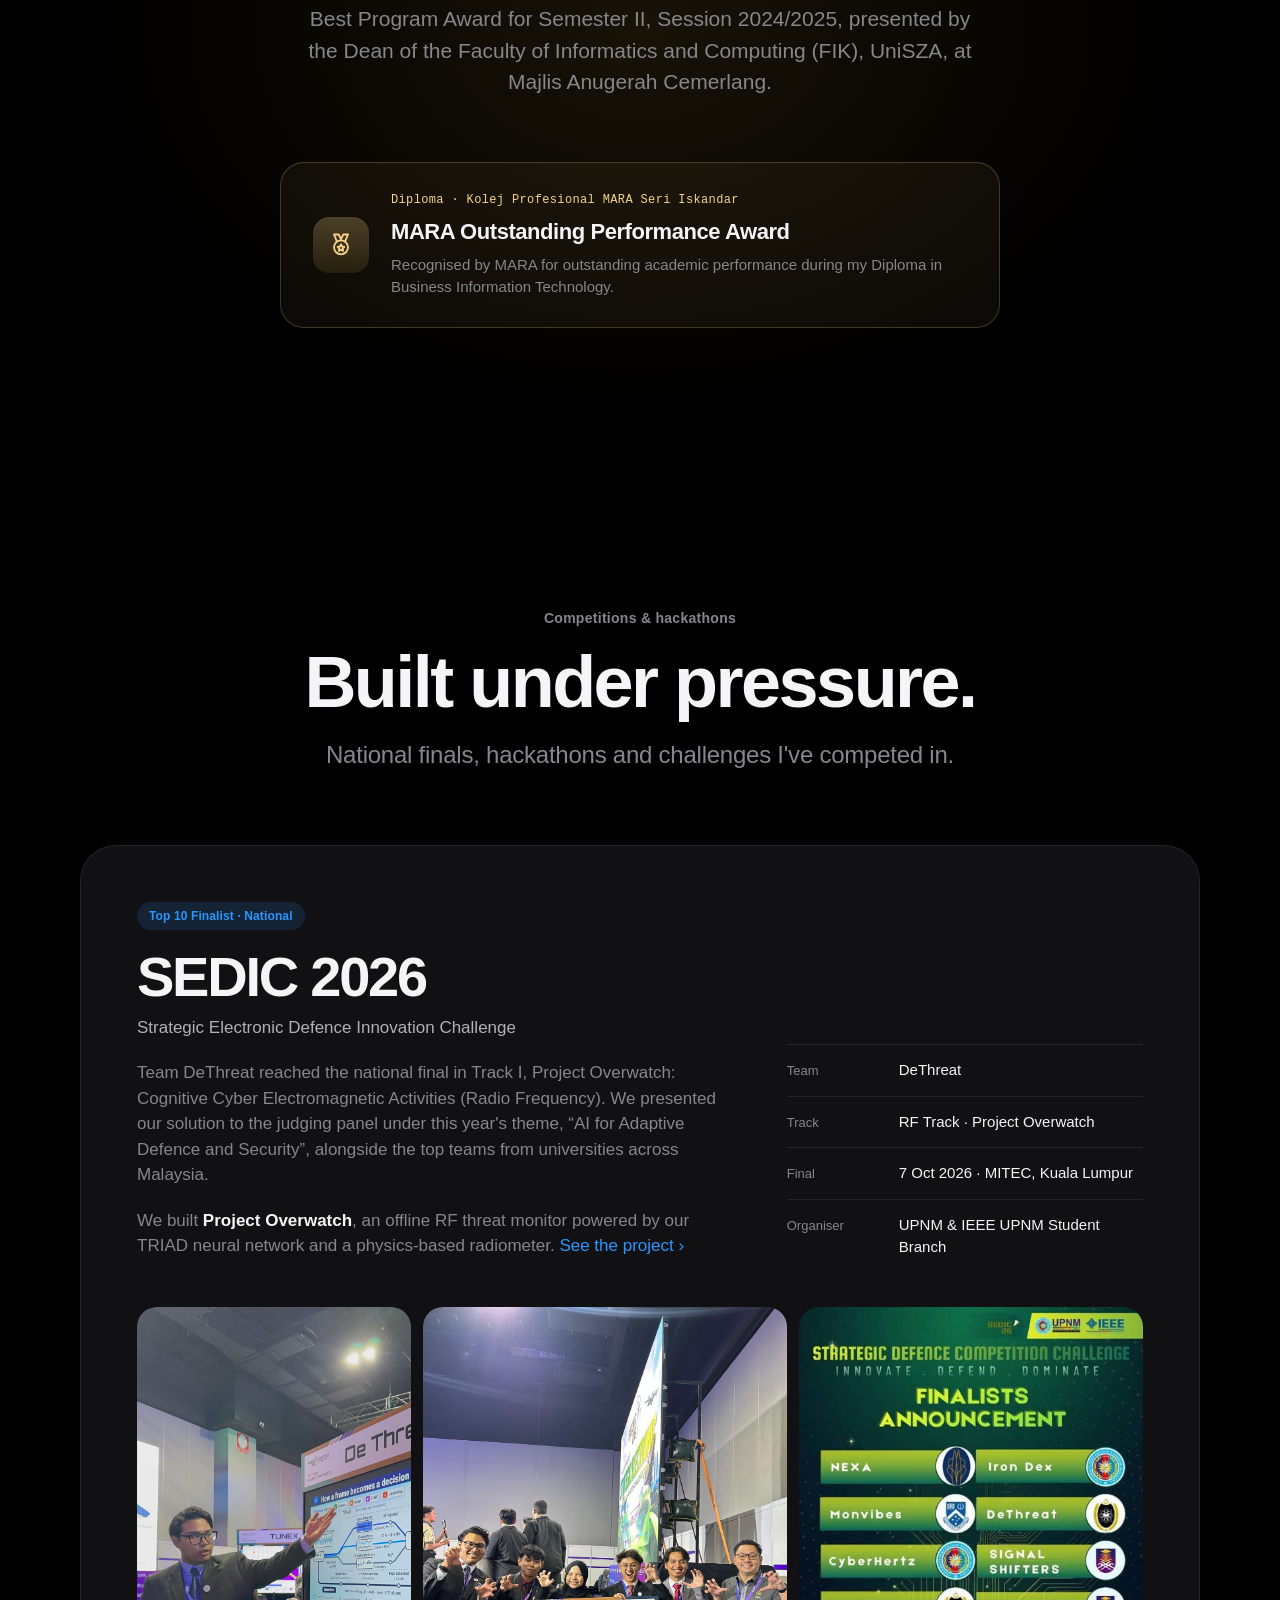
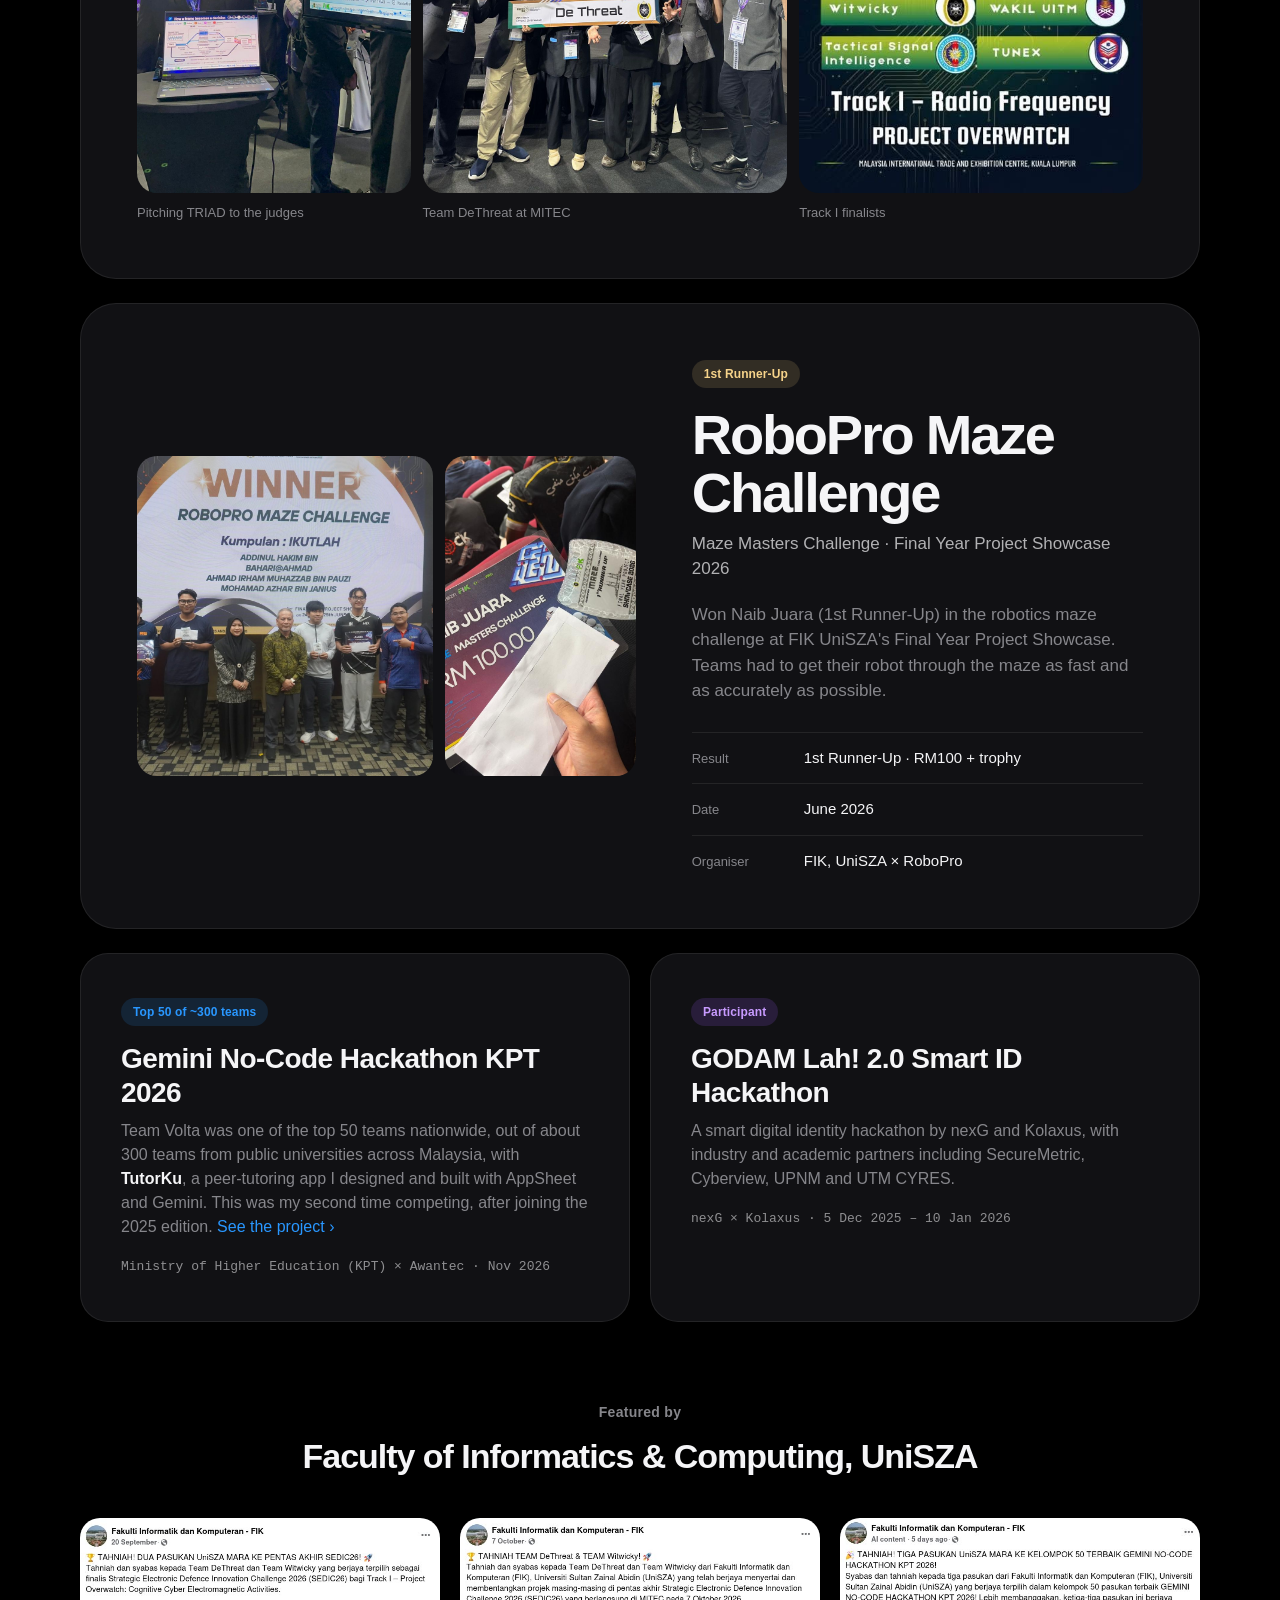
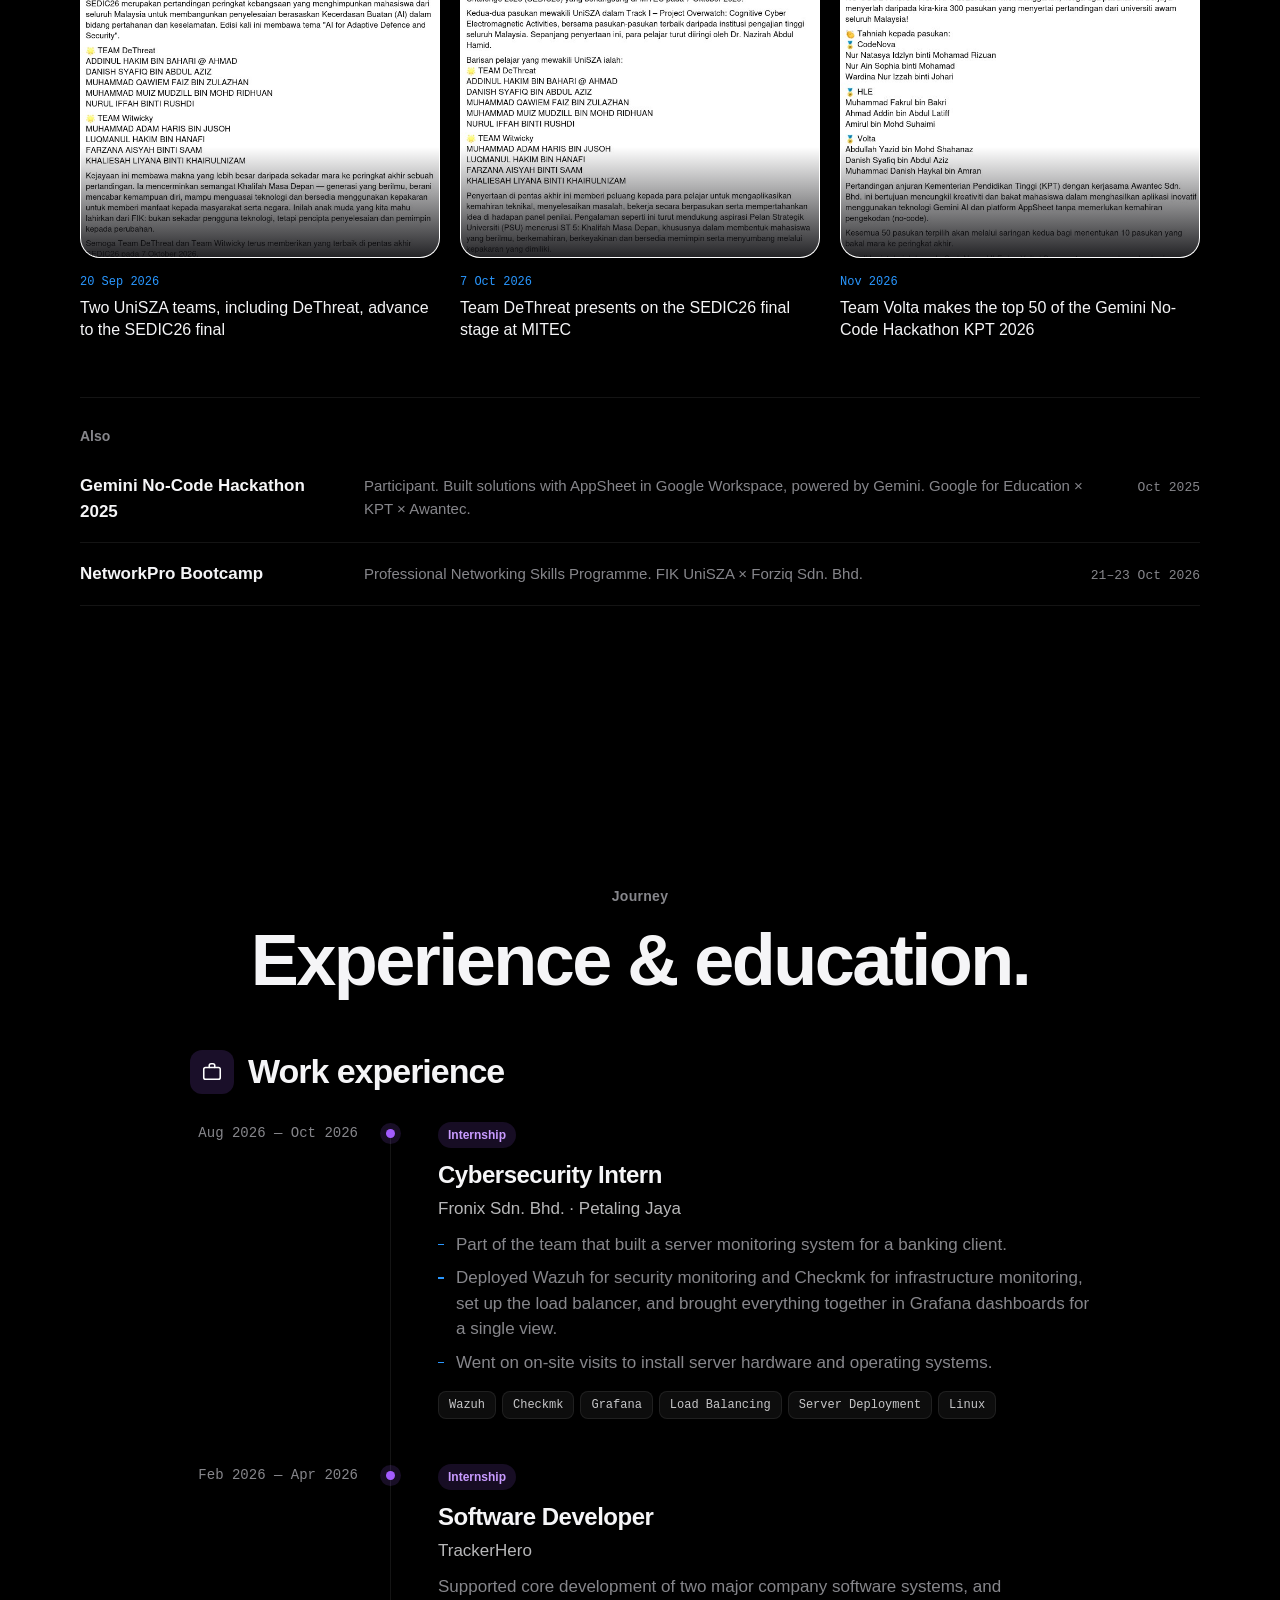
==== commit cb859810: "Add files via upload" ====
--- a/index.html
+++ b/index.html
@@ -250,7 +250,7 @@
             </div>
             <!-- TODO: if the repo becomes public, replace the <span> below with:
                  <a href="https://github.com/Addinul/Hackathon-SEDIC-v2.0" target="_blank" rel="noopener" class="btn btn-ghost">View on GitHub</a> -->
-            <span class="project-note">Team project with DeThreat &middot; Source code available on request</span>
+            <span class="project-note">Team project with DeThreat &middot;</span>
           </div>
           <p class="project-disclaimer">Results come from a calibrated-receiver simulation with held-out RadioML recordings, not field data.</p>
         </article>
@@ -399,6 +399,18 @@
         <h2 class="award-title">Anugerah<br /><span class="gold-grad">Terbaik Program.</span></h2>
         <p class="award-desc">Best Program Award for Semester II, Session 2024/2025, presented by the Dean of the Faculty of Informatics and Computing (FIK), UniSZA, at Majlis Anugerah Cemerlang.</p>
       </div>
+      <div class="container">
+        <div class="award-more reveal">
+          <span class="award-medal" aria-hidden="true">
+            <svg viewBox="0 0 24 24"><circle cx="12" cy="14" r="6"/><path d="M8.5 9 6 3h4l2 4 2-4h4l-2.5 6"/><path d="m12 11.5.9 1.8 2 .3-1.45 1.4.35 2-1.8-.95-1.8.95.35-2-1.45-1.4 2-.3Z"/></svg>
+          </span>
+          <div>
+            <span class="award-more-k">Diploma &middot; Kolej Profesional MARA Seri Iskandar</span>
+            <h3>MARA Outstanding Performance Award</h3>
+            <p>Recognised by MARA for outstanding academic performance during my Diploma in Business Information Technology.</p>
+          </div>
+        </div>
+      </div>
     </section>
 
     <!-- ===== COMPETITIONS & HACKATHONS ===== -->
@@ -583,15 +595,15 @@
               <div class="tl-body">
                 <h3>Bachelor of Computer Science (Computer Network Security) with Honours</h3>
                 <p class="tl-org">Universiti Sultan Zainal Abidin (UniSZA)</p>
-                <p>CGPA 3.91. JPA scholar. Class tutoring mentor. Led PMFIK, the faculty's student association.</p>
+                <p>CGPA 3.91. JPA scholar. Class tutoring mentor. Head of exco in PMFIK, the faculty's student association.</p>
               </div>
             </div>
             <div class="tl-item reveal">
               <div class="tl-date">2022 — 2024</div>
               <div class="tl-body">
                 <h3>Diploma in Business Information Technology</h3>
-                <p class="tl-org">Kolej Profesional MARA (KPM)</p>
-                <p>CGPA 3.93. Class tutoring mentor.</p>
+                <p class="tl-org">Kolej Profesional MARA (KPM) Seri Iskandar</p>
+                <p>CGPA 3.93. MARA Outstanding Performance Award. Class tutoring mentor.</p>
               </div>
             </div>
             <div class="tl-item reveal">
--- a/style.css
+++ b/style.css
@@ -702,3 +702,22 @@
 .poster-frame iframe { position: absolute; inset: 0; width: 100%; height: 100%; border: 0; display: block; }
 .project-hero figcaption { display: flex; justify-content: center; gap: 8px 16px; flex-wrap: wrap; }
 @media (max-width: 760px) { .poster-frame { border-radius: 14px; } }
+
+/* Second award */
+.award-more {
+  display: flex; gap: 22px; align-items: center; text-align: left;
+  max-width: 720px; margin: 64px auto 0; padding: 28px 32px;
+  border-radius: 24px; background: rgba(246,211,138,.05); border: 1px solid rgba(246,211,138,.22);
+}
+.award-medal {
+  flex: 0 0 56px; height: 56px; border-radius: 16px; display: grid; place-items: center;
+  background: linear-gradient(180deg, rgba(246,211,138,.25), rgba(201,154,59,.12));
+}
+.award-medal svg { width: 28px; height: 28px; fill: none; stroke: var(--gold-1); stroke-width: 1.6; stroke-linecap: round; stroke-linejoin: round; }
+.award-more-k { display: block; font-size: 12px; font-family: var(--mono); color: var(--gold-1); letter-spacing: .03em; margin-bottom: 6px; }
+.award-more h3 { font-size: 22px; font-weight: 600; letter-spacing: -0.02em; }
+.award-more p { color: var(--muted); font-size: 15px; margin-top: 6px; }
+@media (max-width: 760px) {
+  .award-more { flex-direction: column; align-items: flex-start; padding: 24px; margin-top: 44px; }
+  .award-medal { flex: 0 0 auto; width: 56px; }
+}
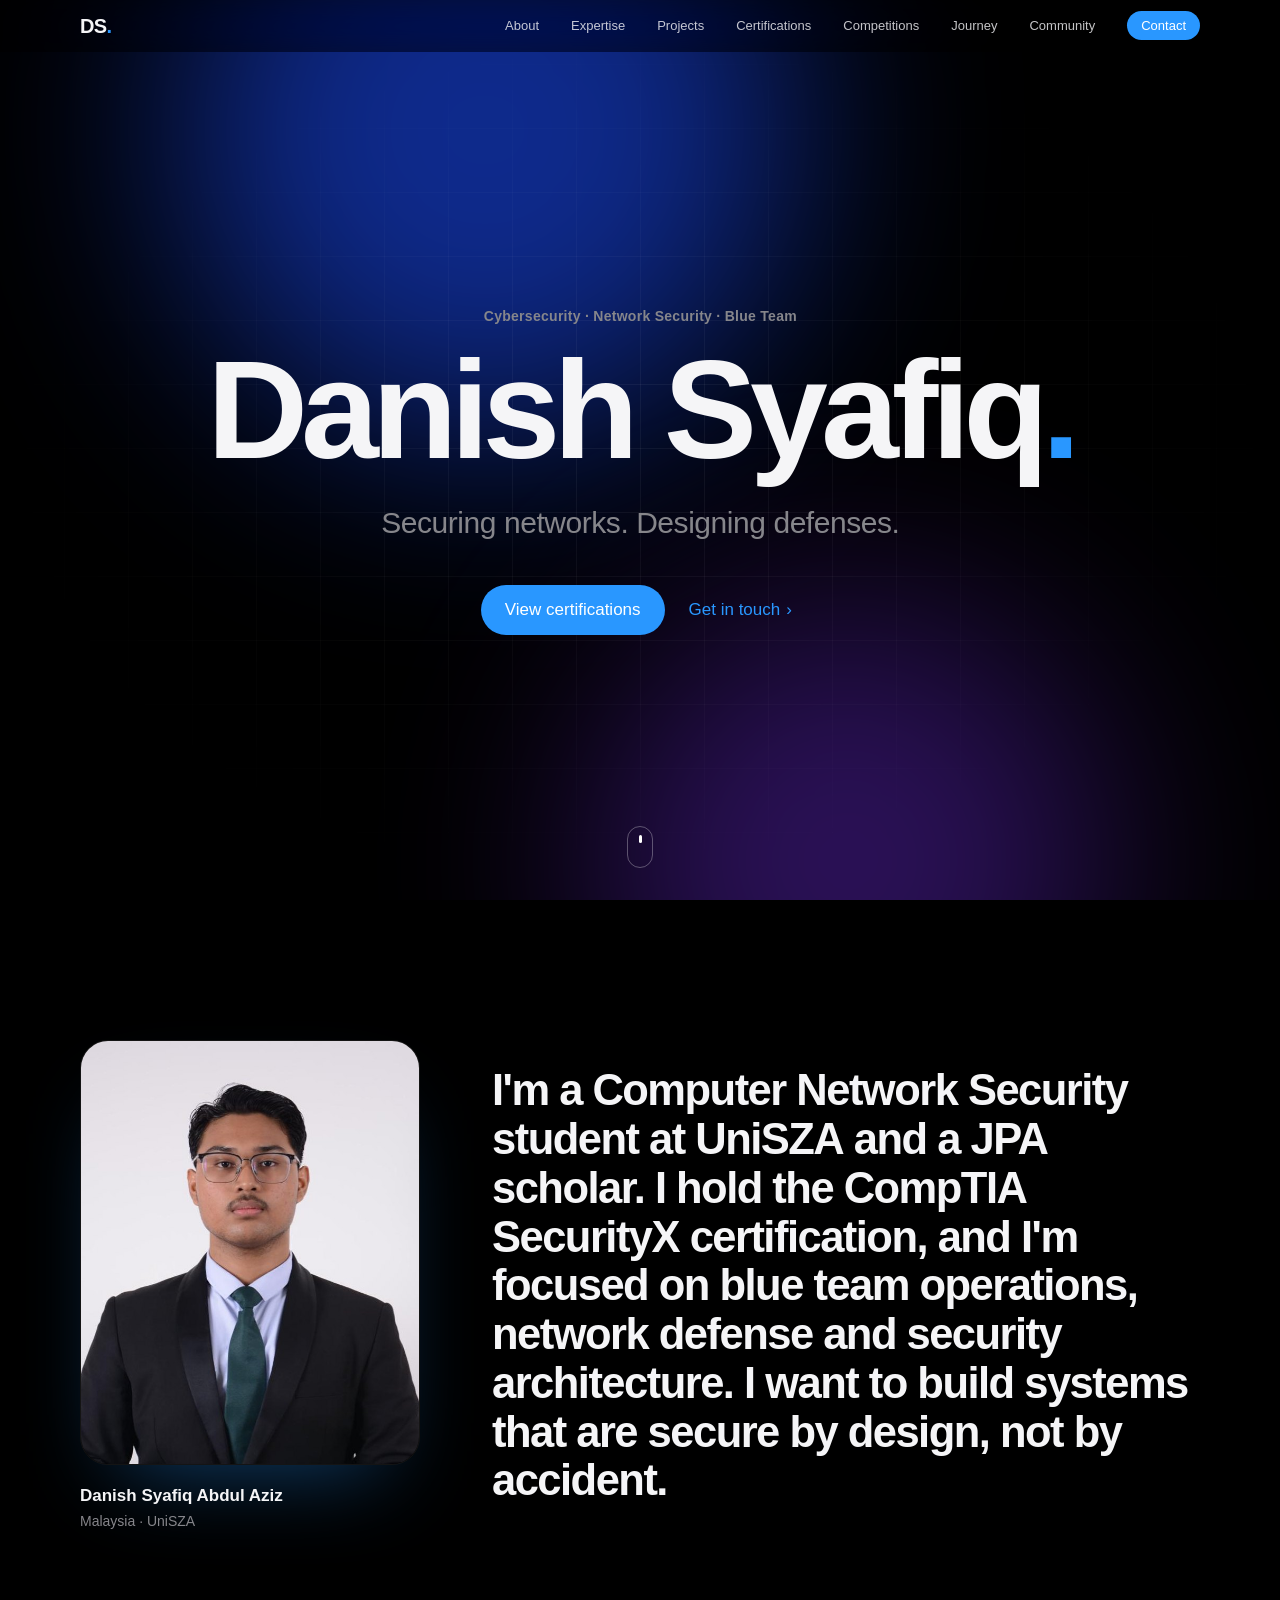
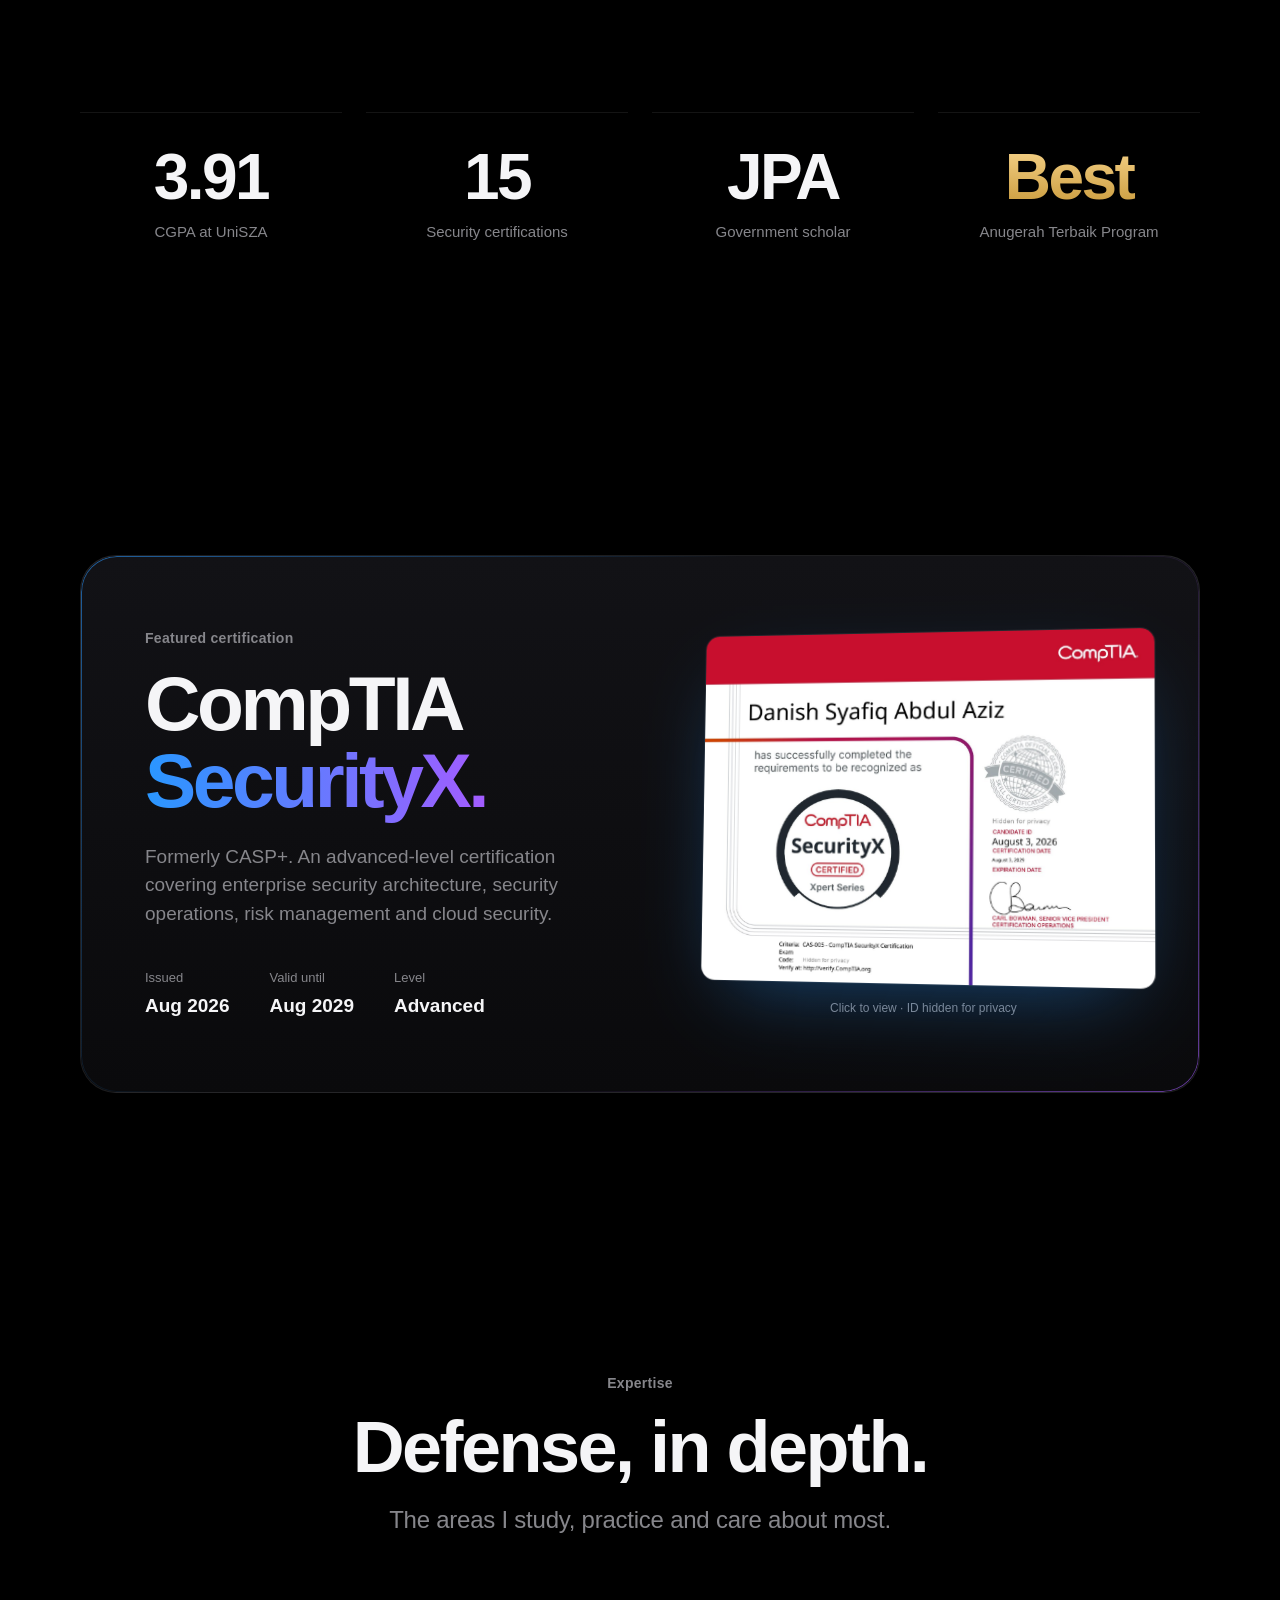
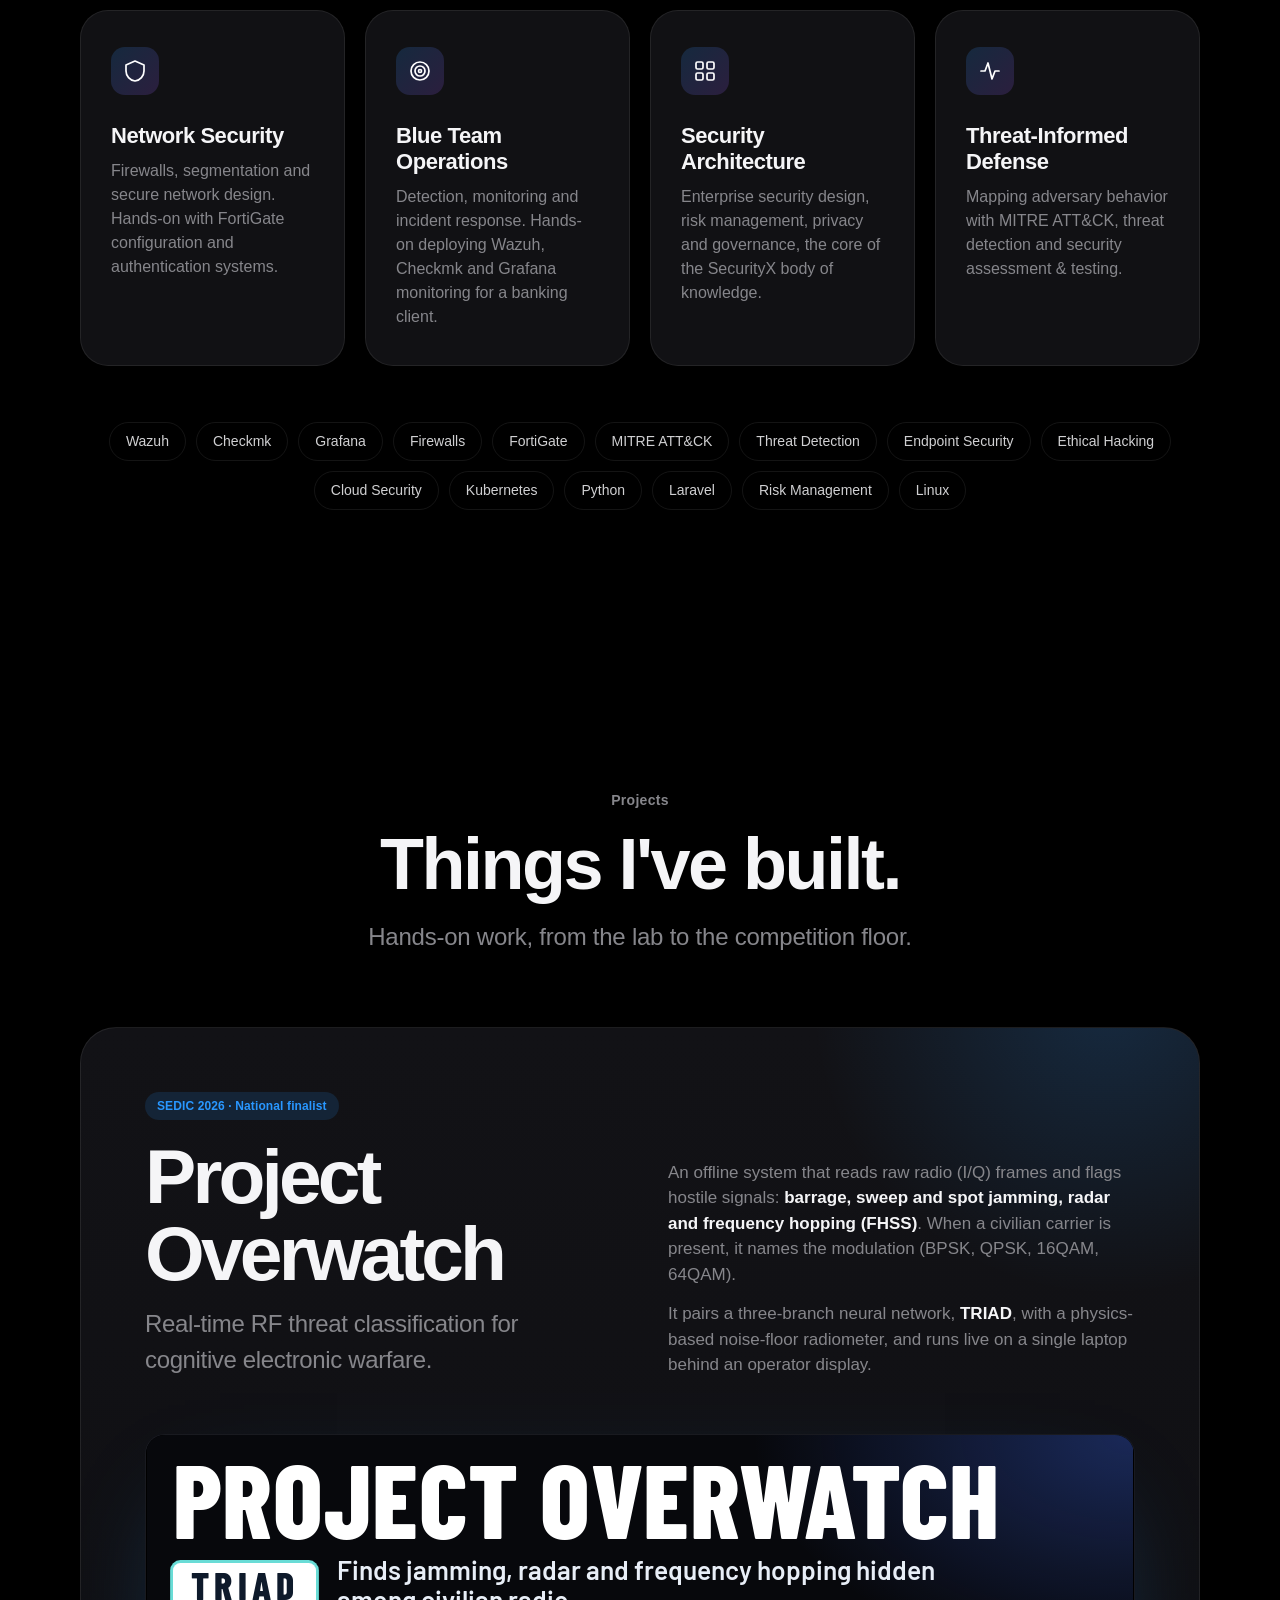
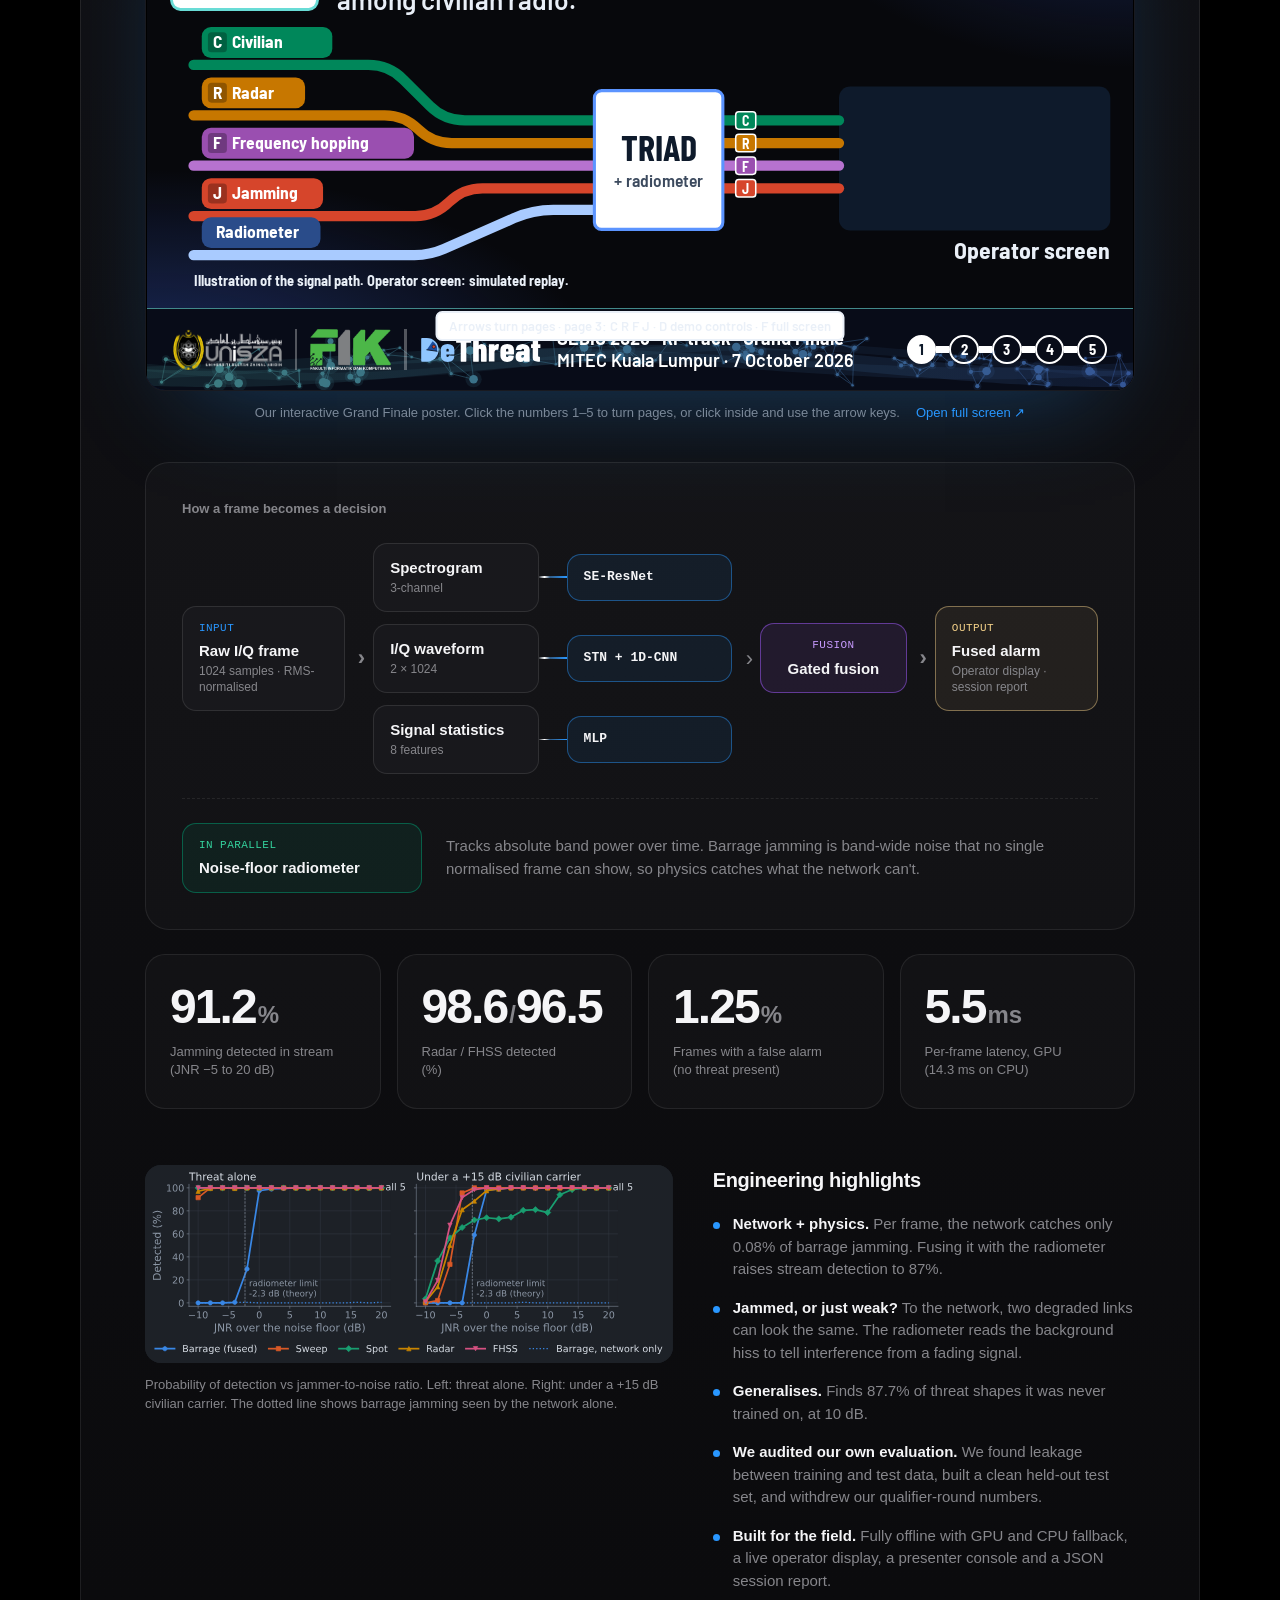
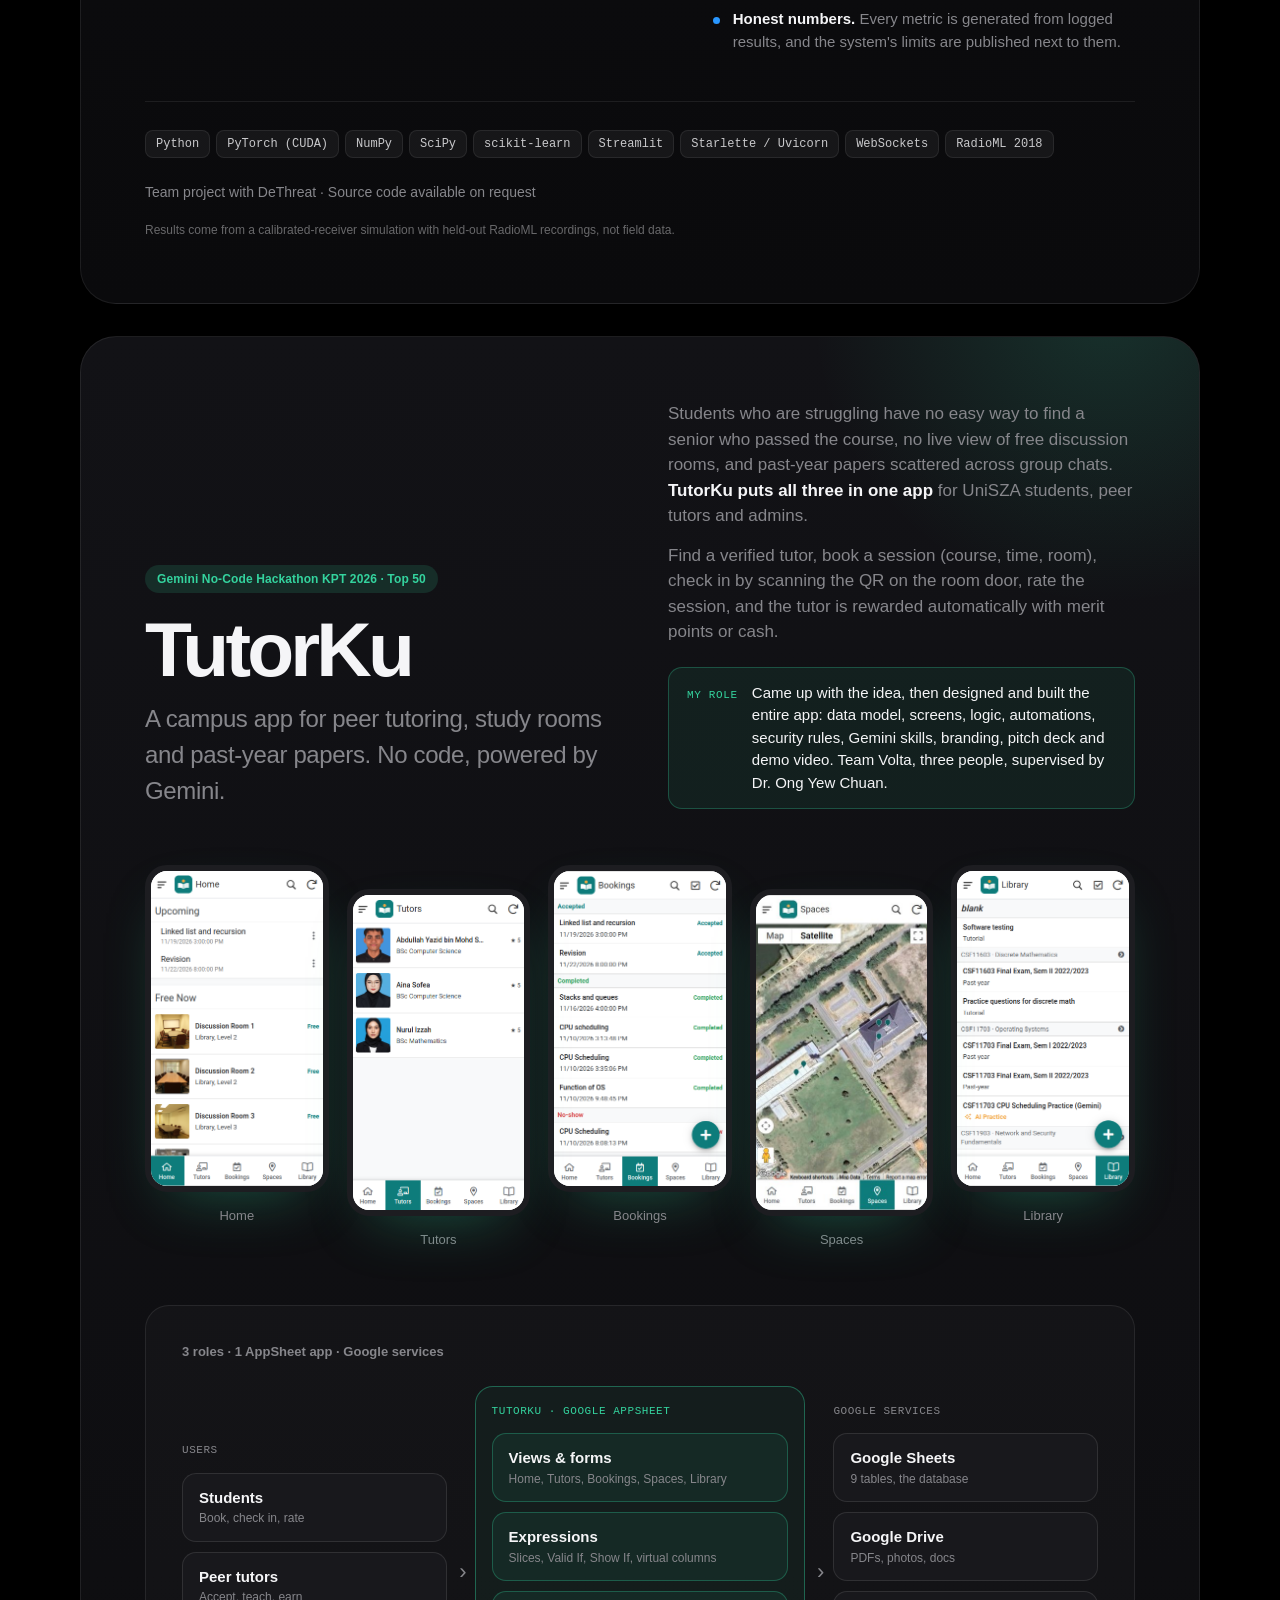
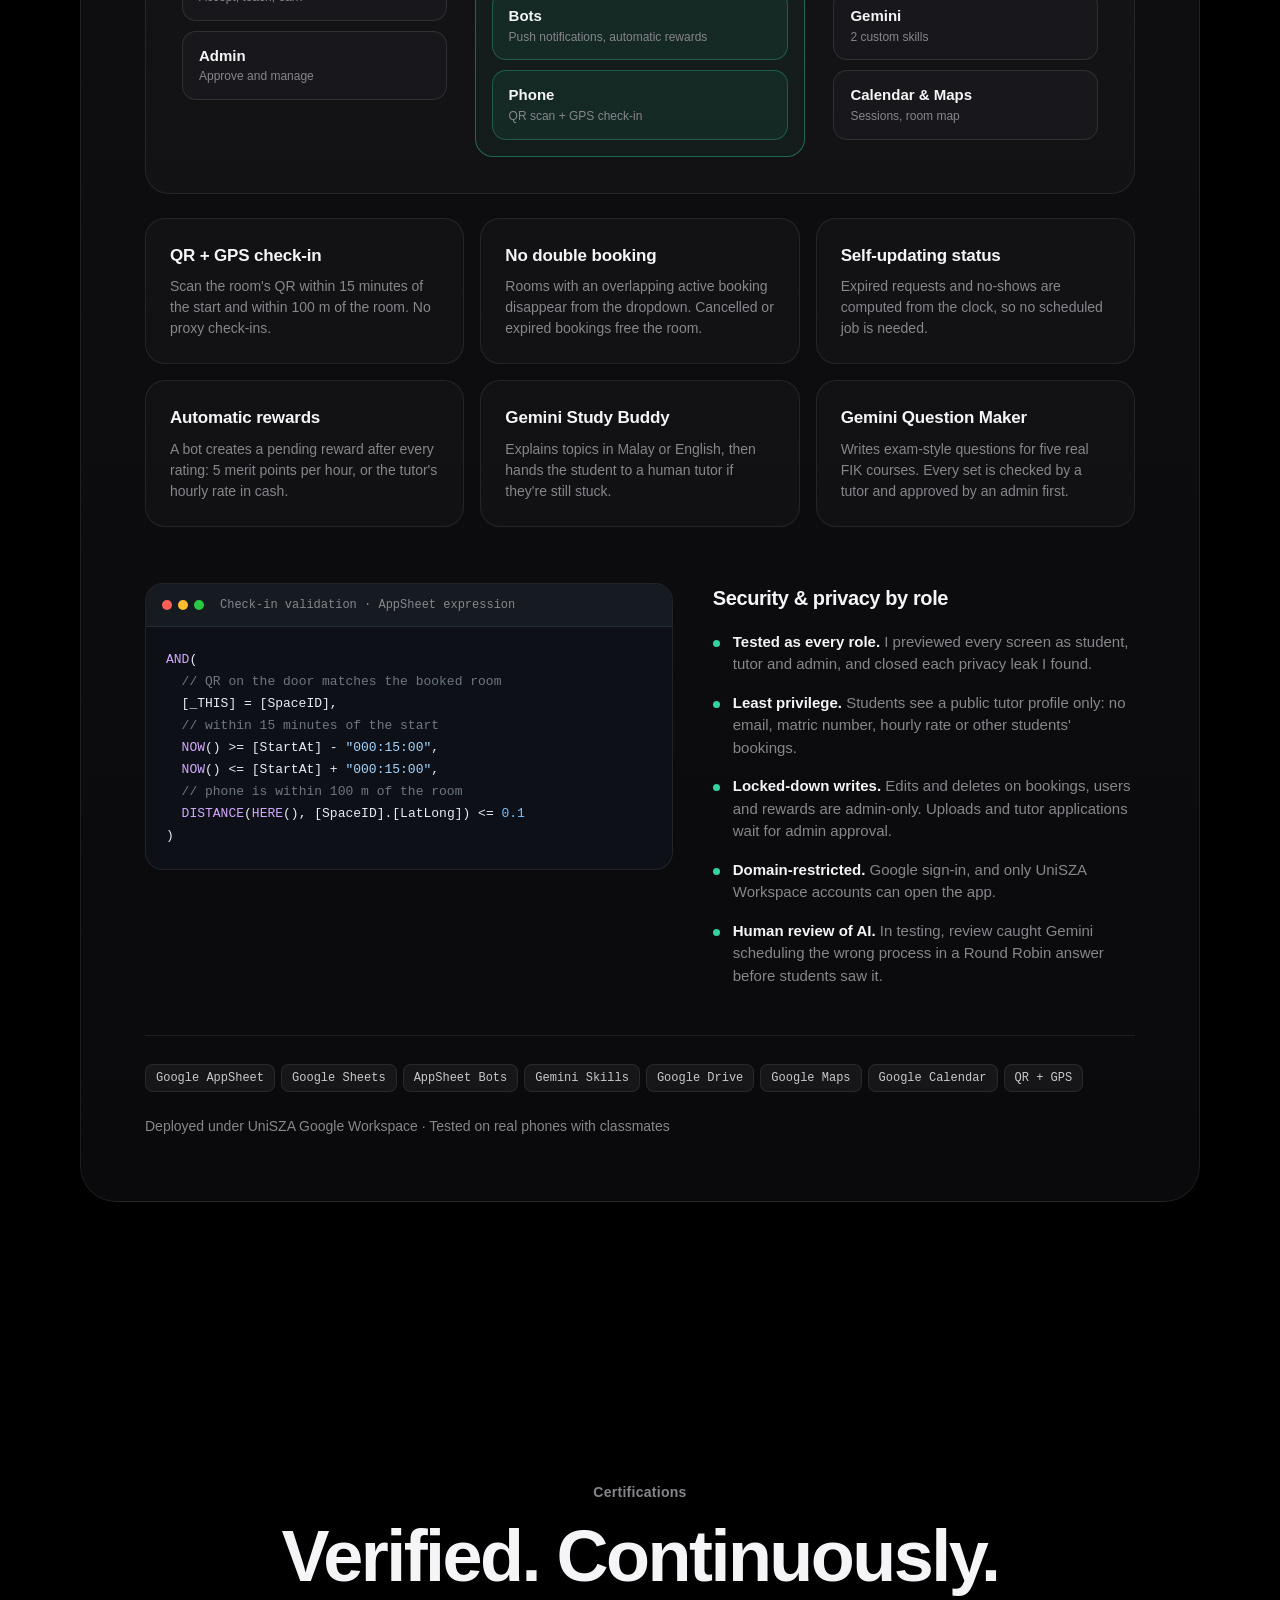
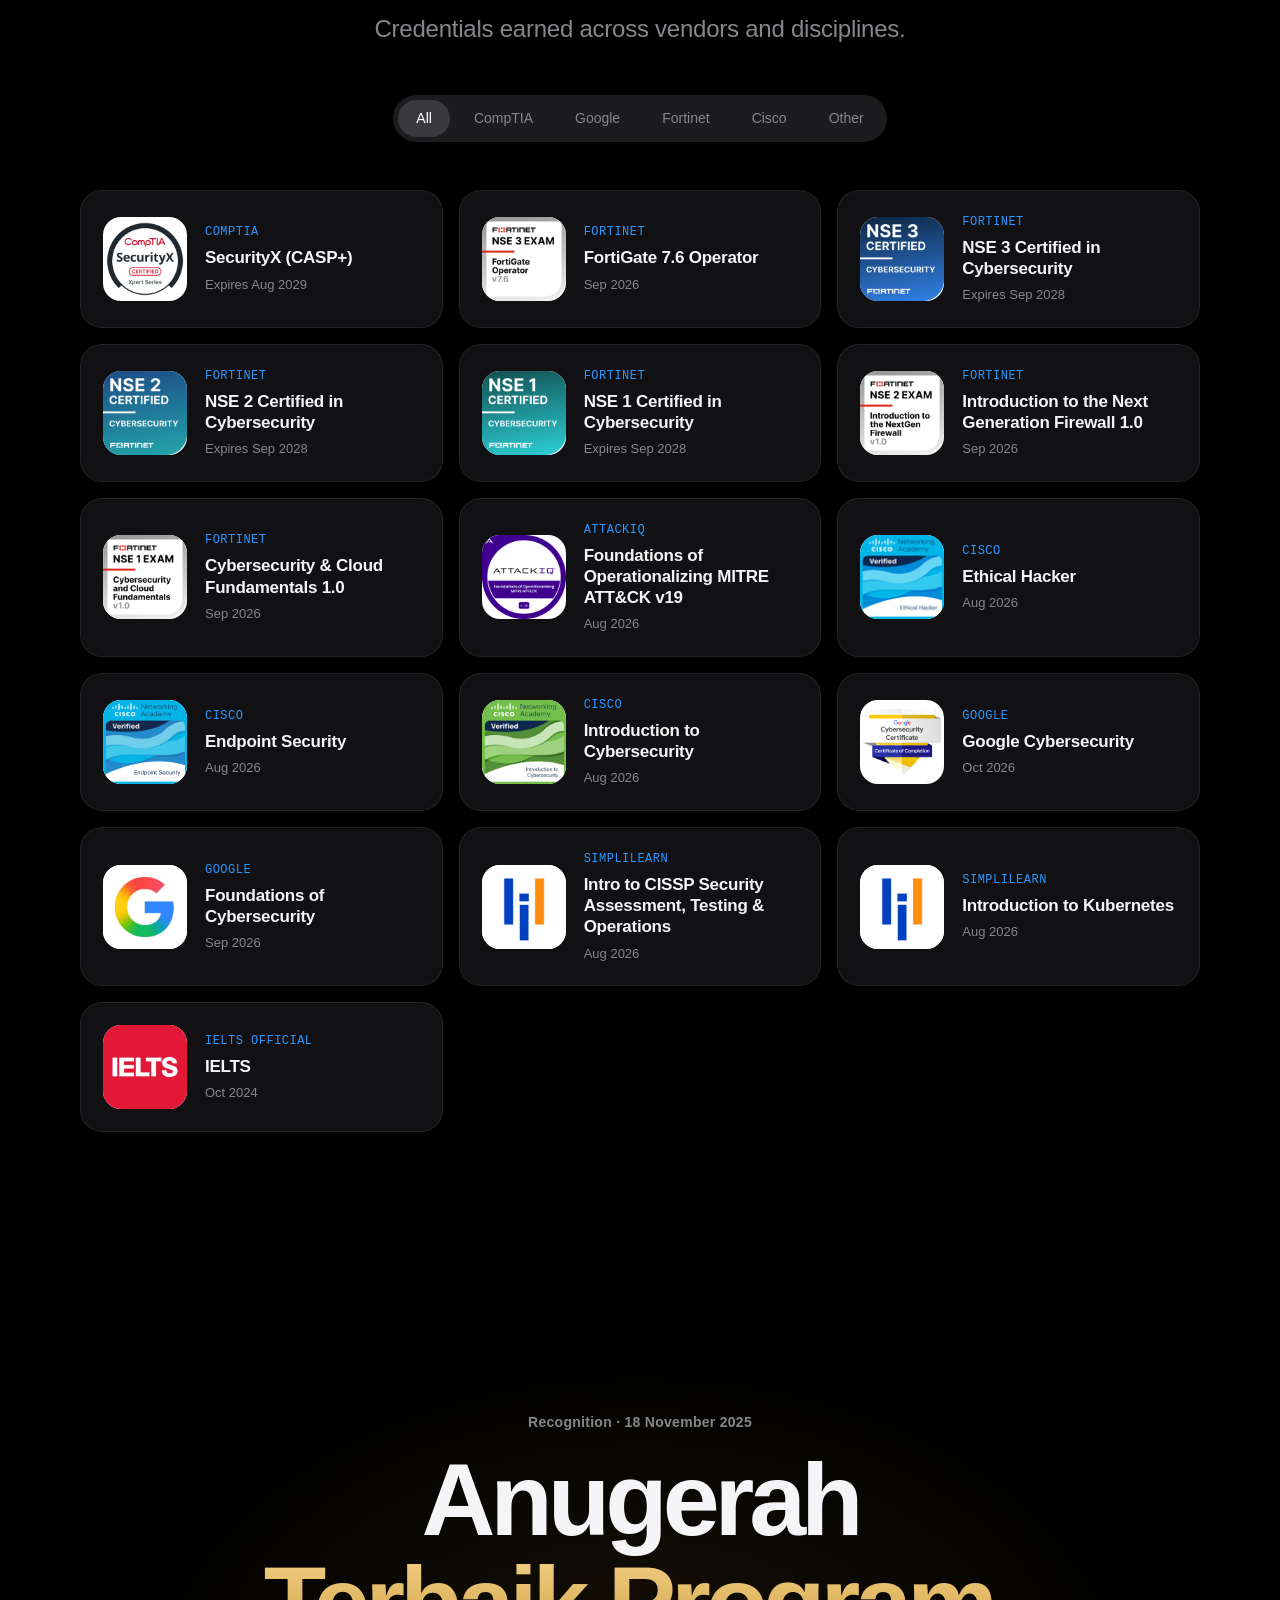
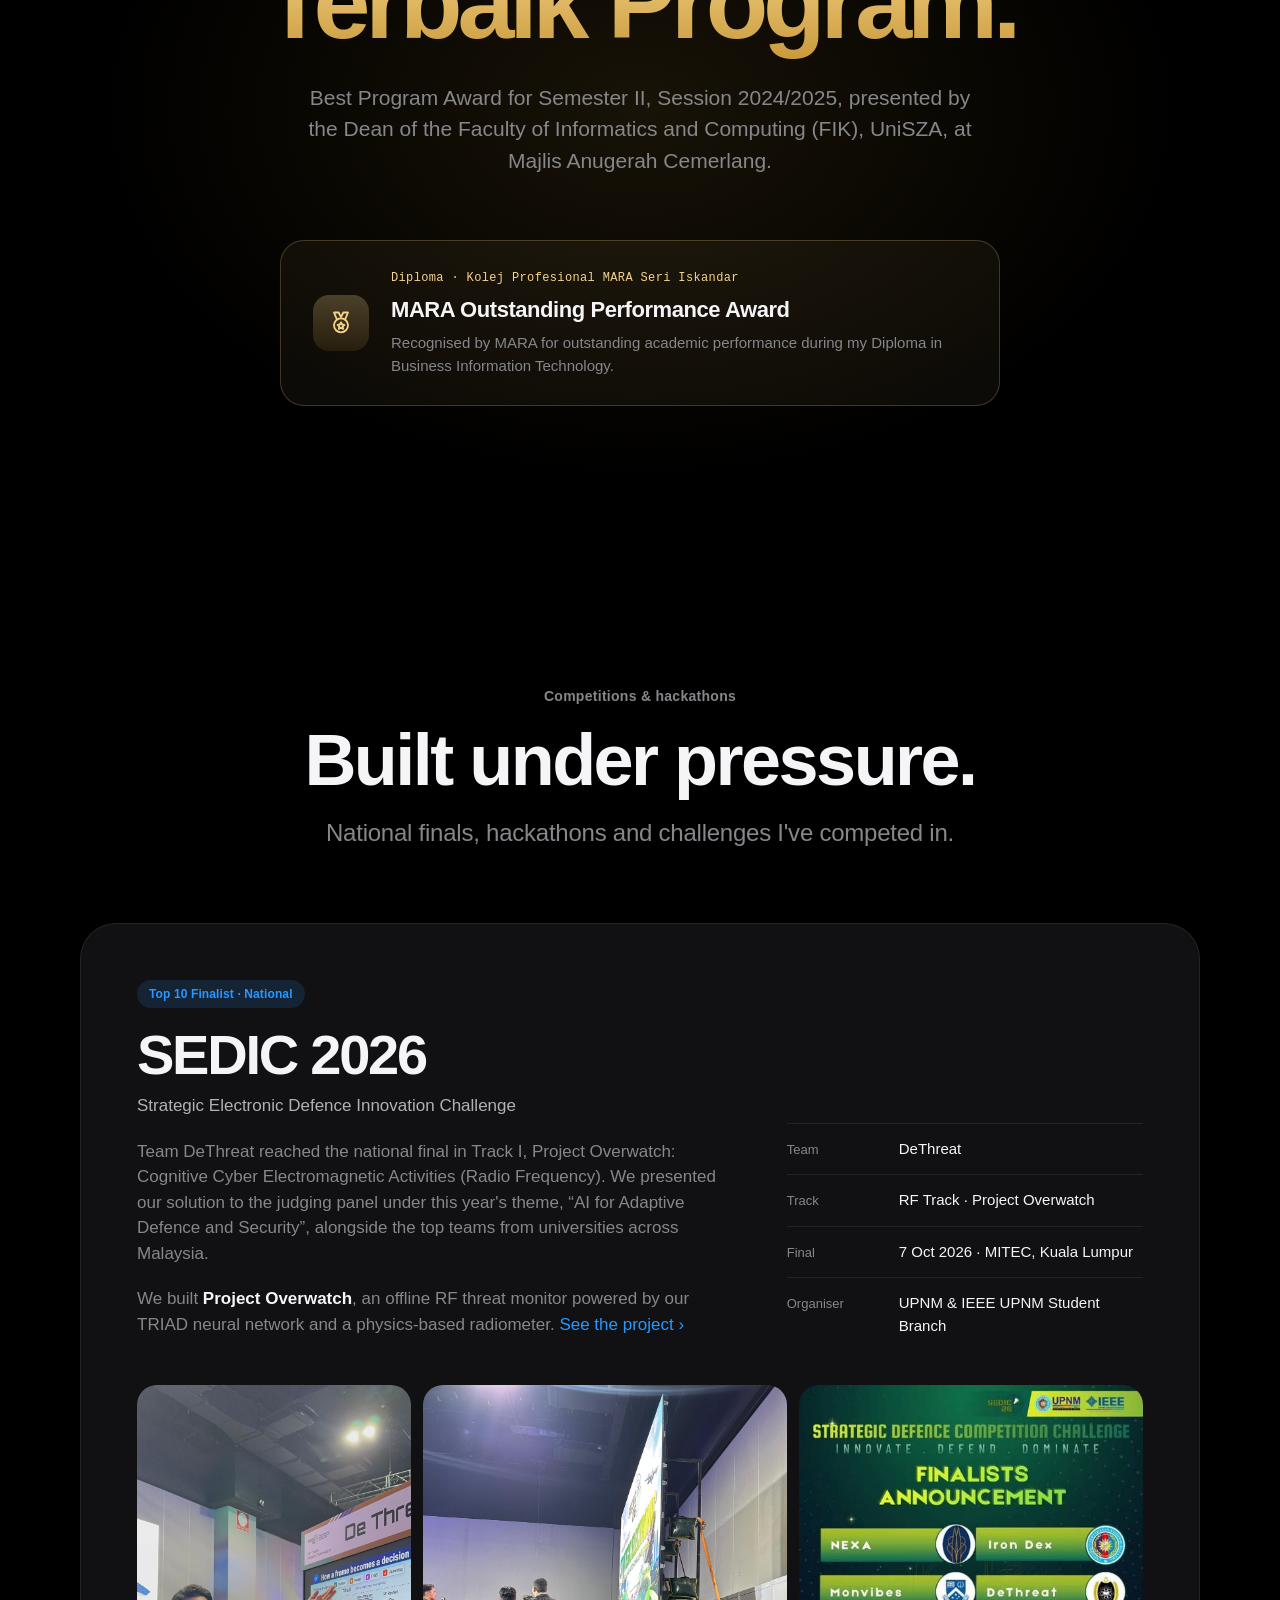
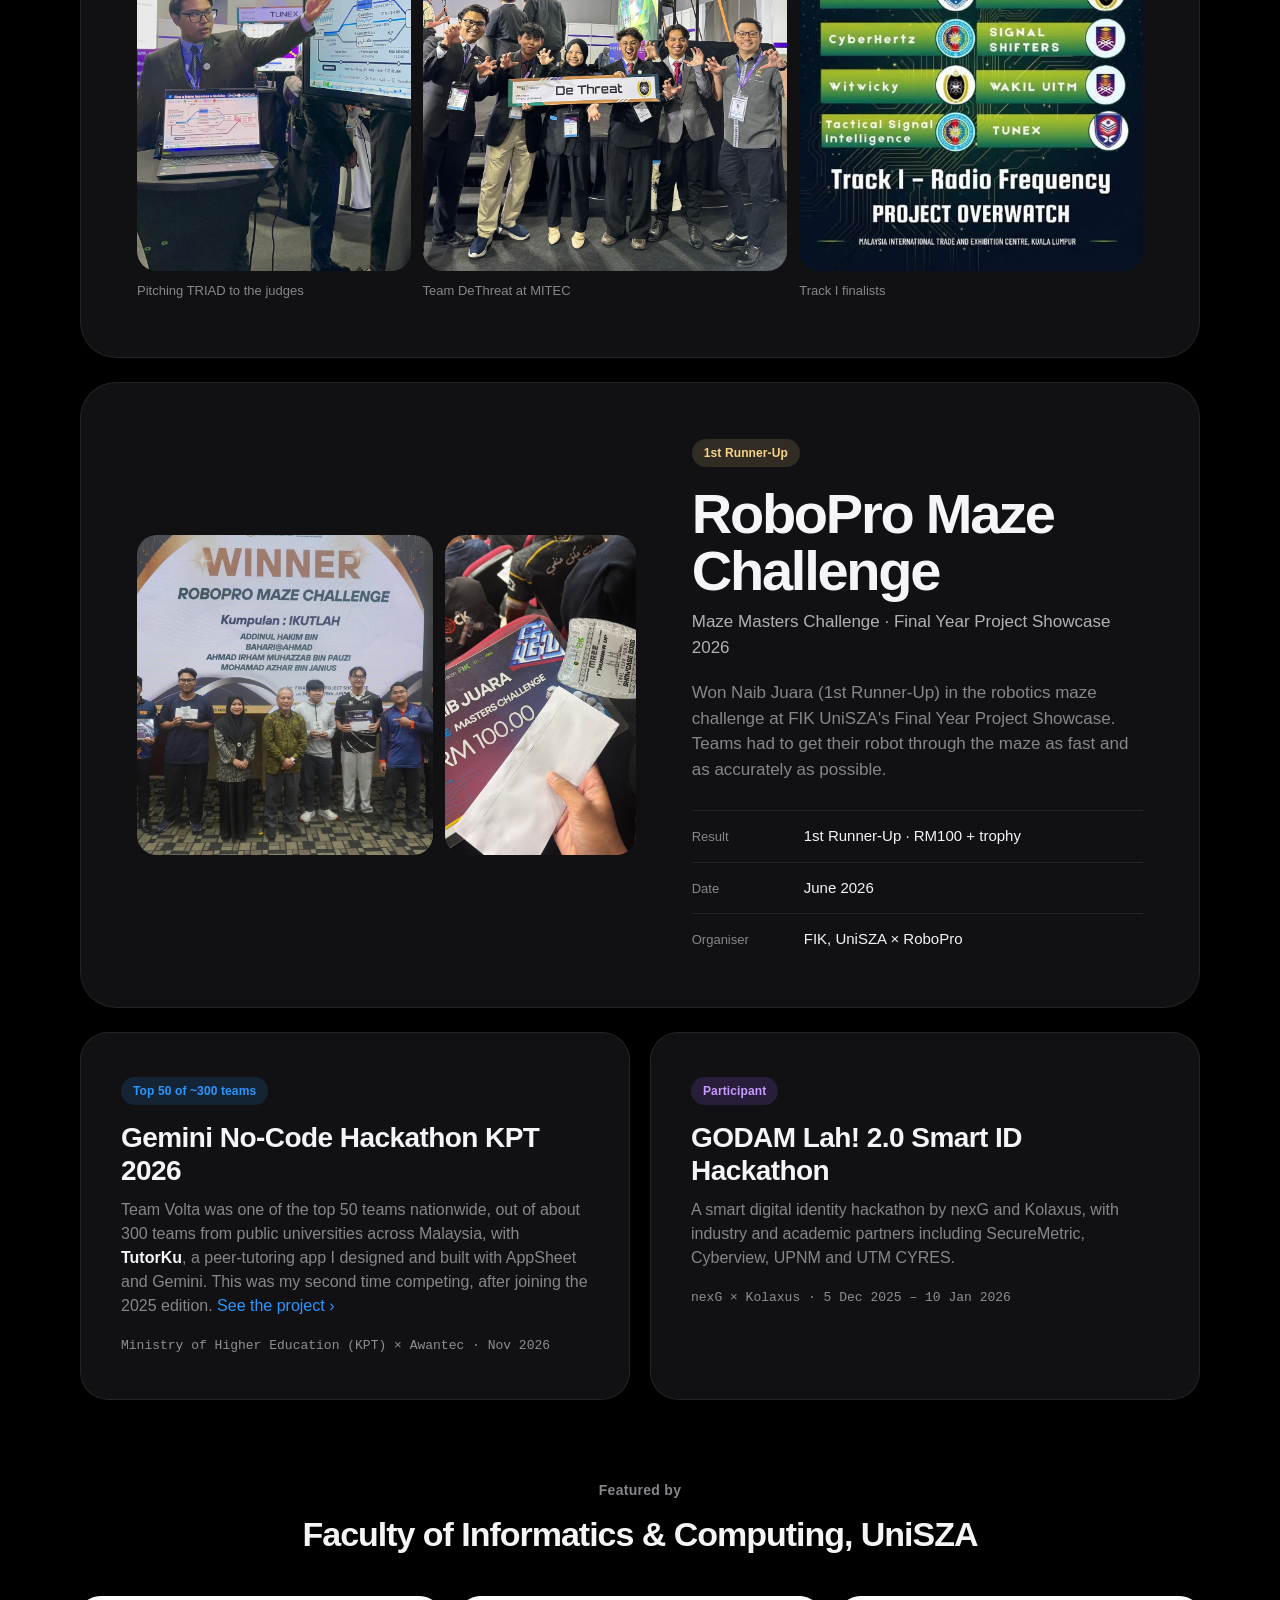
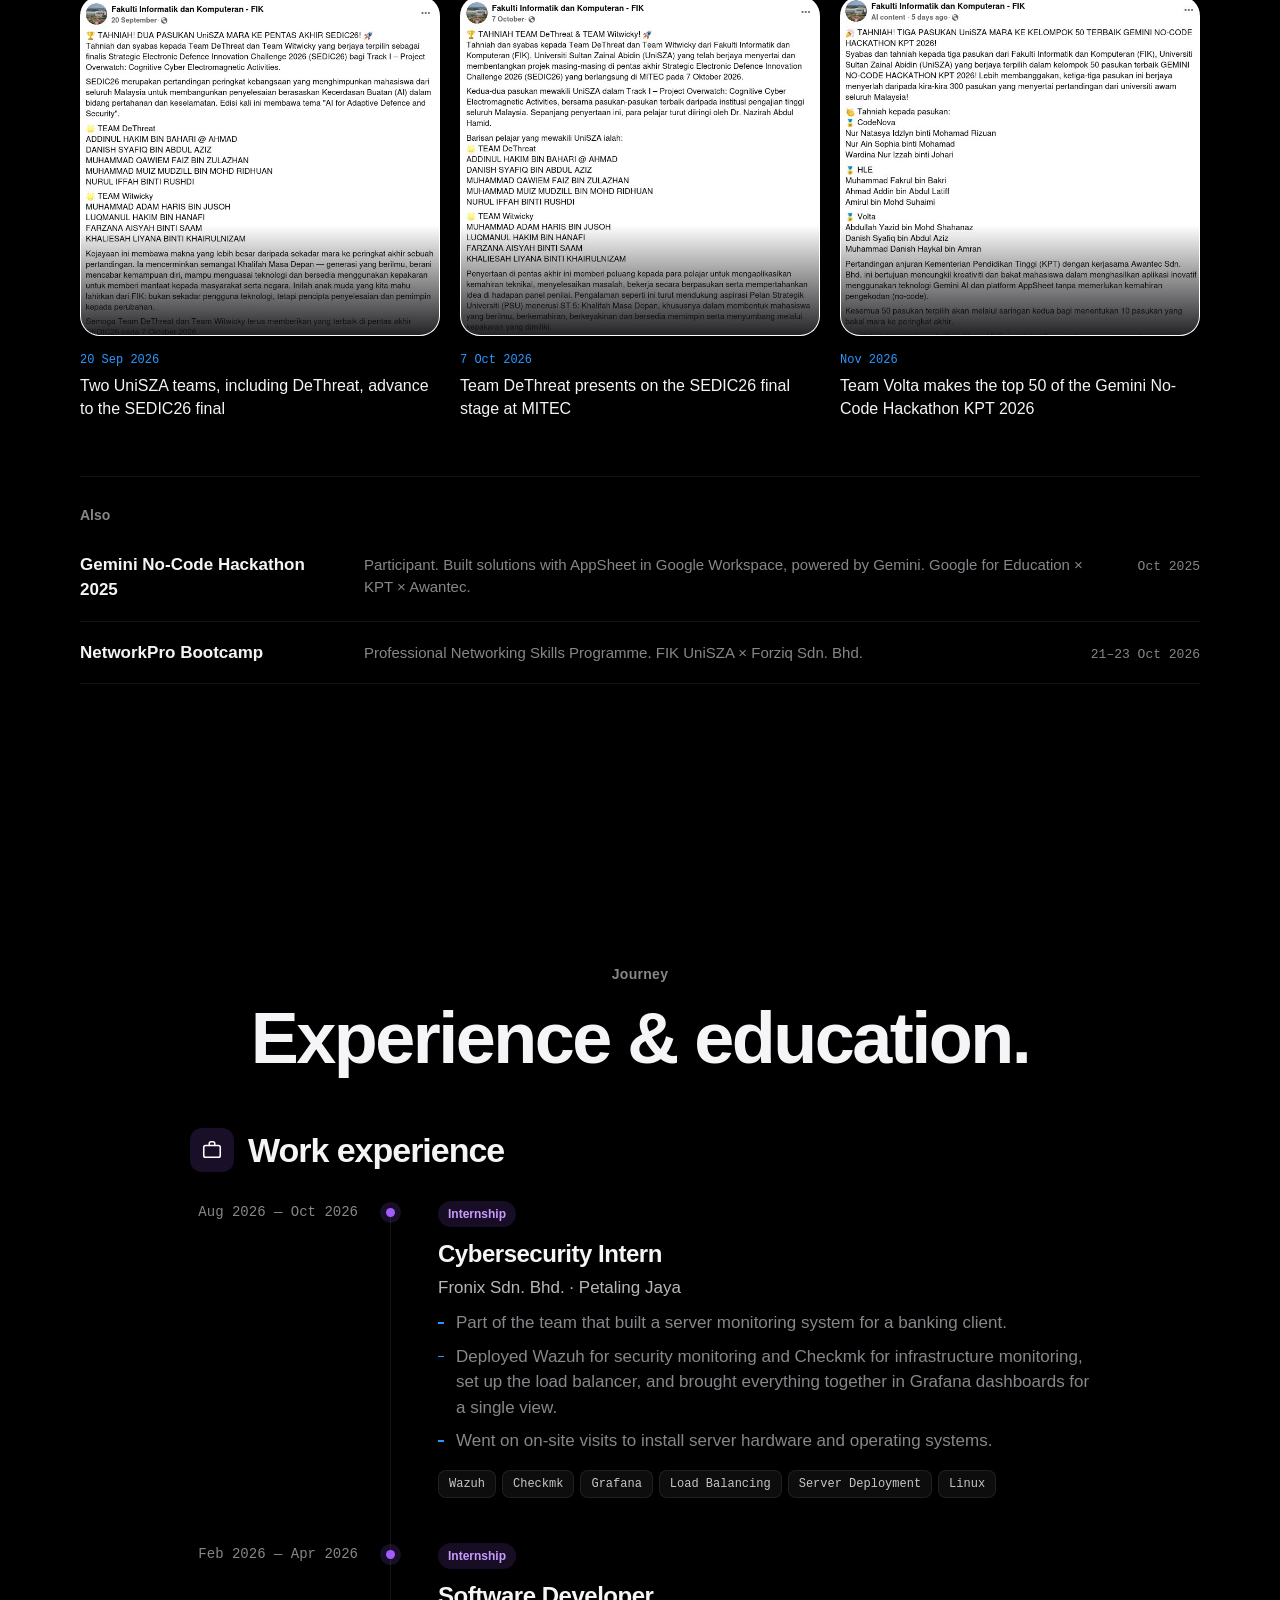
==== commit 87c20c4b: "Add files via upload" ====
--- a/index.html
+++ b/index.html
@@ -73,7 +73,7 @@
           <div class="stat-label">CGPA at UniSZA</div>
         </div>
         <div class="stat reveal">
-          <div class="stat-num"><span class="count" data-to="13" data-dec="0">0</span></div>
+          <div class="stat-num"><span class="count" data-to="15" data-dec="0">0</span></div>
           <div class="stat-label">Security certifications</div>
         </div>
         <div class="stat reveal">
@@ -101,19 +101,11 @@
               <div><span>Level</span>Advanced</div>
             </div>
           </div>
-          <div class="featured-visual" aria-hidden="true">
-            <div class="shield">
-              <svg viewBox="0 0 120 140" fill="none">
-                <defs>
-                  <linearGradient id="sg" x1="0" y1="0" x2="1" y2="1">
-                    <stop offset="0" stop-color="#2997ff"/><stop offset="1" stop-color="#a35cff"/>
-                  </linearGradient>
-                </defs>
-                <path d="M60 6 L110 24 V66 C110 100 88 122 60 134 C32 122 10 100 10 66 V24 Z" stroke="url(#sg)" stroke-width="3"/>
-                <path d="M40 70 L54 84 L82 54" stroke="url(#sg)" stroke-width="6" stroke-linecap="round" stroke-linejoin="round" class="check"/>
-              </svg>
-            </div>
-            <div class="ring r1"></div><div class="ring r2"></div><div class="ring r3"></div>
+          <div class="featured-visual">
+            <figure class="cert-doc">
+              <img src="images/securityx-certificate.jpg" alt="CompTIA SecurityX certificate issued to Danish Syafiq Abdul Aziz, 3 August 2026. Candidate ID and verification code hidden for privacy." width="1400" height="1082" loading="lazy" data-zoom />
+              <figcaption>Click to view &middot; ID hidden for privacy</figcaption>
+            </figure>
           </div>
         </div>
       </div>
@@ -250,7 +242,7 @@
             </div>
             <!-- TODO: if the repo becomes public, replace the <span> below with:
                  <a href="https://github.com/Addinul/Hackathon-SEDIC-v2.0" target="_blank" rel="noopener" class="btn btn-ghost">View on GitHub</a> -->
-            <span class="project-note">Team project with DeThreat &middot;</span>
+            <span class="project-note">Team project with DeThreat &middot; Source code available on request</span>
           </div>
           <p class="project-disclaimer">Results come from a calibrated-receiver simulation with held-out RadioML recordings, not field data.</p>
         </article>
@@ -374,20 +366,22 @@
         </div>
 
         <div class="cert-grid" id="certGrid">
-          <article class="cert reveal" data-c="comptia"><span class="cert-issuer">CompTIA</span><h3>SecurityX (CASP+)</h3><span class="cert-date">Aug 2026 · Expires Aug 2029</span></article>
-          <article class="cert reveal" data-c="google"><span class="cert-issuer">Google</span><h3>Google Cybersecurity</h3><span class="cert-date">Oct 2026</span></article>
-          <article class="cert reveal" data-c="google"><span class="cert-issuer">Google</span><h3>Foundations of Cybersecurity</h3><span class="cert-date">Sep 2026</span></article>
-          <article class="cert reveal" data-c="fortinet"><span class="cert-issuer">Fortinet</span><h3>FortiGate 7.6 Operator</h3><span class="cert-date">Sep 2026</span></article>
-          <article class="cert reveal" data-c="fortinet"><span class="cert-issuer">Fortinet</span><h3>NSE 3 Certified in Cybersecurity</h3><span class="cert-date">Sep 2026 · Expires Sep 2028</span></article>
-          <article class="cert reveal" data-c="fortinet"><span class="cert-issuer">Fortinet</span><h3>NSE 2 Certified in Cybersecurity</h3><span class="cert-date">Sep 2026 · Expires Sep 2028</span></article>
-          <article class="cert reveal" data-c="fortinet"><span class="cert-issuer">Fortinet</span><h3>Cybersecurity &amp; Cloud Fundamentals 1.0</h3><span class="cert-date">Sep 2026</span></article>
-          <article class="cert reveal" data-c="other"><span class="cert-issuer">AttackIQ</span><h3>Foundations of Operationalizing MITRE ATT&amp;CK v19</h3><span class="cert-date">Aug 2026</span></article>
-          <article class="cert reveal" data-c="cisco"><span class="cert-issuer">Cisco</span><h3>Ethical Hacker</h3><span class="cert-date">Aug 2026</span></article>
-          <article class="cert reveal" data-c="cisco"><span class="cert-issuer">Cisco</span><h3>Endpoint Security</h3><span class="cert-date">Aug 2026</span></article>
-          <article class="cert reveal" data-c="cisco"><span class="cert-issuer">Cisco</span><h3>Introduction to Cybersecurity</h3><span class="cert-date">Aug 2026</span></article>
-          <article class="cert reveal" data-c="other"><span class="cert-issuer">Simplilearn</span><h3>Intro to CISSP Security Assessment, Testing &amp; Operations</h3><span class="cert-date">Aug 2026</span></article>
-          <article class="cert reveal" data-c="other"><span class="cert-issuer">Simplilearn</span><h3>Introduction to Kubernetes</h3><span class="cert-date">Aug 2026</span></article>
-          <article class="cert reveal" data-c="other"><span class="cert-issuer">IELTS Official</span><h3>IELTS</h3><span class="cert-date">Oct 2024</span></article>
+          <article class="cert reveal" data-c="comptia"><div class="cert-badge"><img src="images/badges/comptia-securityx.png" alt="CompTIA SecurityX badge" width="100" height="100" loading="lazy" /></div><div class="cert-info"><span class="cert-issuer">CompTIA</span><h3>SecurityX (CASP+)</h3><span class="cert-date">Expires Aug 2029</span></div></article>
+          <article class="cert reveal" data-c="fortinet"><div class="cert-badge"><img src="images/badges/fortinet-fortigate-operator.png" alt="Fortinet FortiGate 7.6 Operator badge" width="100" height="100" loading="lazy" /></div><div class="cert-info"><span class="cert-issuer">Fortinet</span><h3>FortiGate 7.6 Operator</h3><span class="cert-date">Sep 2026</span></div></article>
+          <article class="cert reveal" data-c="fortinet"><div class="cert-badge"><img src="images/badges/fortinet-nse3.png" alt="Fortinet NSE 3 badge" width="100" height="100" loading="lazy" /></div><div class="cert-info"><span class="cert-issuer">Fortinet</span><h3>NSE 3 Certified in Cybersecurity</h3><span class="cert-date">Expires Sep 2028</span></div></article>
+          <article class="cert reveal" data-c="fortinet"><div class="cert-badge"><img src="images/badges/fortinet-nse2.png" alt="Fortinet NSE 2 badge" width="100" height="100" loading="lazy" /></div><div class="cert-info"><span class="cert-issuer">Fortinet</span><h3>NSE 2 Certified in Cybersecurity</h3><span class="cert-date">Expires Sep 2028</span></div></article>
+          <article class="cert reveal" data-c="fortinet"><div class="cert-badge"><img src="images/badges/fortinet-nse1.png" alt="Fortinet NSE 1 badge" width="100" height="100" loading="lazy" /></div><div class="cert-info"><span class="cert-issuer">Fortinet</span><h3>NSE 1 Certified in Cybersecurity</h3><span class="cert-date">Expires Sep 2028</span></div></article>
+          <article class="cert reveal" data-c="fortinet"><div class="cert-badge"><img src="images/badges/fortinet-nextgen-firewall.png" alt="Fortinet Introduction to the Next Generation Firewall badge" width="100" height="100" loading="lazy" /></div><div class="cert-info"><span class="cert-issuer">Fortinet</span><h3>Introduction to the Next Generation Firewall 1.0</h3><span class="cert-date">Sep 2026</span></div></article>
+          <article class="cert reveal" data-c="fortinet"><div class="cert-badge"><img src="images/badges/fortinet-cloud-fundamentals.png" alt="Fortinet Cybersecurity and Cloud Fundamentals badge" width="100" height="100" loading="lazy" /></div><div class="cert-info"><span class="cert-issuer">Fortinet</span><h3>Cybersecurity &amp; Cloud Fundamentals 1.0</h3><span class="cert-date">Sep 2026</span></div></article>
+          <article class="cert reveal" data-c="other"><div class="cert-badge"><img src="images/badges/attackiq-mitre.png" alt="AttackIQ MITRE ATT&amp;CK badge" width="100" height="100" loading="lazy" /></div><div class="cert-info"><span class="cert-issuer">AttackIQ</span><h3>Foundations of Operationalizing MITRE ATT&amp;CK v19</h3><span class="cert-date">Aug 2026</span></div></article>
+          <article class="cert reveal" data-c="cisco"><div class="cert-badge"><img src="images/badges/cisco-ethical-hacker.png" alt="Cisco Ethical Hacker badge" width="100" height="100" loading="lazy" /></div><div class="cert-info"><span class="cert-issuer">Cisco</span><h3>Ethical Hacker</h3><span class="cert-date">Aug 2026</span></div></article>
+          <article class="cert reveal" data-c="cisco"><div class="cert-badge"><img src="images/badges/cisco-endpoint-security.png" alt="Cisco Endpoint Security badge" width="100" height="100" loading="lazy" /></div><div class="cert-info"><span class="cert-issuer">Cisco</span><h3>Endpoint Security</h3><span class="cert-date">Aug 2026</span></div></article>
+          <article class="cert reveal" data-c="cisco"><div class="cert-badge"><img src="images/badges/cisco-intro-cybersecurity.png" alt="Cisco Introduction to Cybersecurity badge" width="100" height="100" loading="lazy" /></div><div class="cert-info"><span class="cert-issuer">Cisco</span><h3>Introduction to Cybersecurity</h3><span class="cert-date">Aug 2026</span></div></article>
+          <article class="cert reveal" data-c="google"><div class="cert-badge"><img src="images/badges/google-cybersecurity.png" alt="Google Cybersecurity badge" width="100" height="100" loading="lazy" /></div><div class="cert-info"><span class="cert-issuer">Google</span><h3>Google Cybersecurity</h3><span class="cert-date">Oct 2026</span></div></article>
+          <article class="cert reveal" data-c="google"><div class="cert-badge"><img src="images/badges/google.png" alt="Foundations of Cybersecurity badge" width="100" height="100" loading="lazy" /></div><div class="cert-info"><span class="cert-issuer">Google</span><h3>Foundations of Cybersecurity</h3><span class="cert-date">Sep 2026</span></div></article>
+          <article class="cert reveal" data-c="other"><div class="cert-badge"><img src="images/badges/simplilearn.png" alt="Intro to CISSP Security Assessment, Testing &amp; Operations badge" width="100" height="100" loading="lazy" /></div><div class="cert-info"><span class="cert-issuer">Simplilearn</span><h3>Intro to CISSP Security Assessment, Testing &amp; Operations</h3><span class="cert-date">Aug 2026</span></div></article>
+          <article class="cert reveal" data-c="other"><div class="cert-badge"><img src="images/badges/simplilearn.png" alt="Introduction to Kubernetes badge" width="100" height="100" loading="lazy" /></div><div class="cert-info"><span class="cert-issuer">Simplilearn</span><h3>Introduction to Kubernetes</h3><span class="cert-date">Aug 2026</span></div></article>
+          <article class="cert reveal" data-c="other"><div class="cert-badge"><img src="images/badges/ielts.png" alt="IELTS badge" width="100" height="100" loading="lazy" /></div><div class="cert-info"><span class="cert-issuer">IELTS Official</span><h3>IELTS</h3><span class="cert-date">Oct 2024</span></div></article>
         </div>
       </div>
     </section>
@@ -595,7 +589,7 @@
               <div class="tl-body">
                 <h3>Bachelor of Computer Science (Computer Network Security) with Honours</h3>
                 <p class="tl-org">Universiti Sultan Zainal Abidin (UniSZA)</p>
-                <p>CGPA 3.91. JPA scholar. Class tutoring mentor. Head of exco in PMFIK, the faculty's student association.</p>
+                <p>CGPA 3.91. JPA scholar. Class tutoring mentor. Led PMFIK, the faculty's student association.</p>
               </div>
             </div>
             <div class="tl-item reveal">
--- a/style.css
+++ b/style.css
@@ -425,11 +425,23 @@
 .cert-grid { display: grid; grid-template-columns: repeat(3, 1fr); gap: 16px; }
 .cert {
   background: var(--card); border: 1px solid var(--line); border-radius: 22px;
-  padding: 26px 26px 24px; display: flex; flex-direction: column; gap: 8px; min-height: 160px;
+  padding: 22px; display: flex; gap: 18px; align-items: center; min-height: 128px;
   transition: transform .5s var(--ease), opacity .5s var(--ease), border-color .4s;
 }
 .cert:hover { border-color: rgba(41,151,255,.45); transform: translateY(-4px); }
-.cert h3 { font-size: 19px; font-weight: 600; letter-spacing: -0.015em; line-height: 1.25; flex: 1; }
+.cert-badge {
+  flex: 0 0 84px; height: 84px; border-radius: 18px; background: #fff;
+  display: grid; place-items: center; overflow: hidden;
+  transition: transform .5s var(--ease);
+}
+.cert:hover .cert-badge { transform: scale(1.06) rotate(-2deg); }
+.cert-badge img { width: 100%; height: 100%; object-fit: contain; display: block; }
+.cert-mono { font-weight: 700; font-size: 34px; letter-spacing: -0.04em; color: #fff; }
+.mono-google { background: linear-gradient(135deg, #4285f4, #34a853); }
+.mono-simpli { background: linear-gradient(135deg, #f58220, #e94e1b); }
+.mono-ielts { background: linear-gradient(135deg, #c8102e, #7a0019); font-size: 18px; letter-spacing: .02em; }
+.cert-info { display: flex; flex-direction: column; gap: 6px; min-width: 0; }
+.cert h3 { font-size: 17px; font-weight: 600; letter-spacing: -0.015em; line-height: 1.25; }
 .cert-issuer { font-family: var(--mono); font-size: 12px; color: var(--blue); letter-spacing: .04em; text-transform: uppercase; }
 .cert-date { font-size: 13px; color: var(--muted); }
 .cert.hide { display: none; }
@@ -721,3 +733,21 @@
   .award-more { flex-direction: column; align-items: flex-start; padding: 24px; margin-top: 44px; }
   .award-medal { flex: 0 0 auto; width: 56px; }
 }
+
+@media (max-width: 760px) {
+  .cert { padding: 18px; gap: 16px; min-height: 0; }
+  .cert-badge { flex-basis: 72px; height: 72px; border-radius: 16px; }
+}
+
+/* Featured certificate image */
+.cert-doc { margin: 0; padding: 48px 48px 48px 0; width: 100%; }
+.cert-doc img {
+  display: block; width: 100%; height: auto; aspect-ratio: 1400 / 1082; object-fit: contain; border-radius: 14px; cursor: zoom-in;
+  box-shadow: 0 30px 80px -30px rgba(41,151,255,.45), 0 0 0 1px rgba(255,255,255,.08);
+  transform: perspective(1200px) rotateY(-8deg) rotateX(3deg);
+  transition: transform .8s var(--ease), box-shadow .8s var(--ease);
+}
+.cert-doc img:hover { transform: perspective(1200px) rotateY(0) rotateX(0) scale(1.02); box-shadow: 0 40px 100px -30px rgba(163,92,255,.5), 0 0 0 1px rgba(255,255,255,.12); }
+.cert-doc figcaption { text-align: center; font-size: 12px; color: var(--muted); margin-top: 16px; }
+@media (max-width: 1000px) { .cert-doc { padding: 40px 40px 0; } .featured-visual { min-height: 0; } }
+@media (max-width: 760px) { .cert-doc { padding: 28px 24px 0; } .cert-doc img { transform: none; } }
